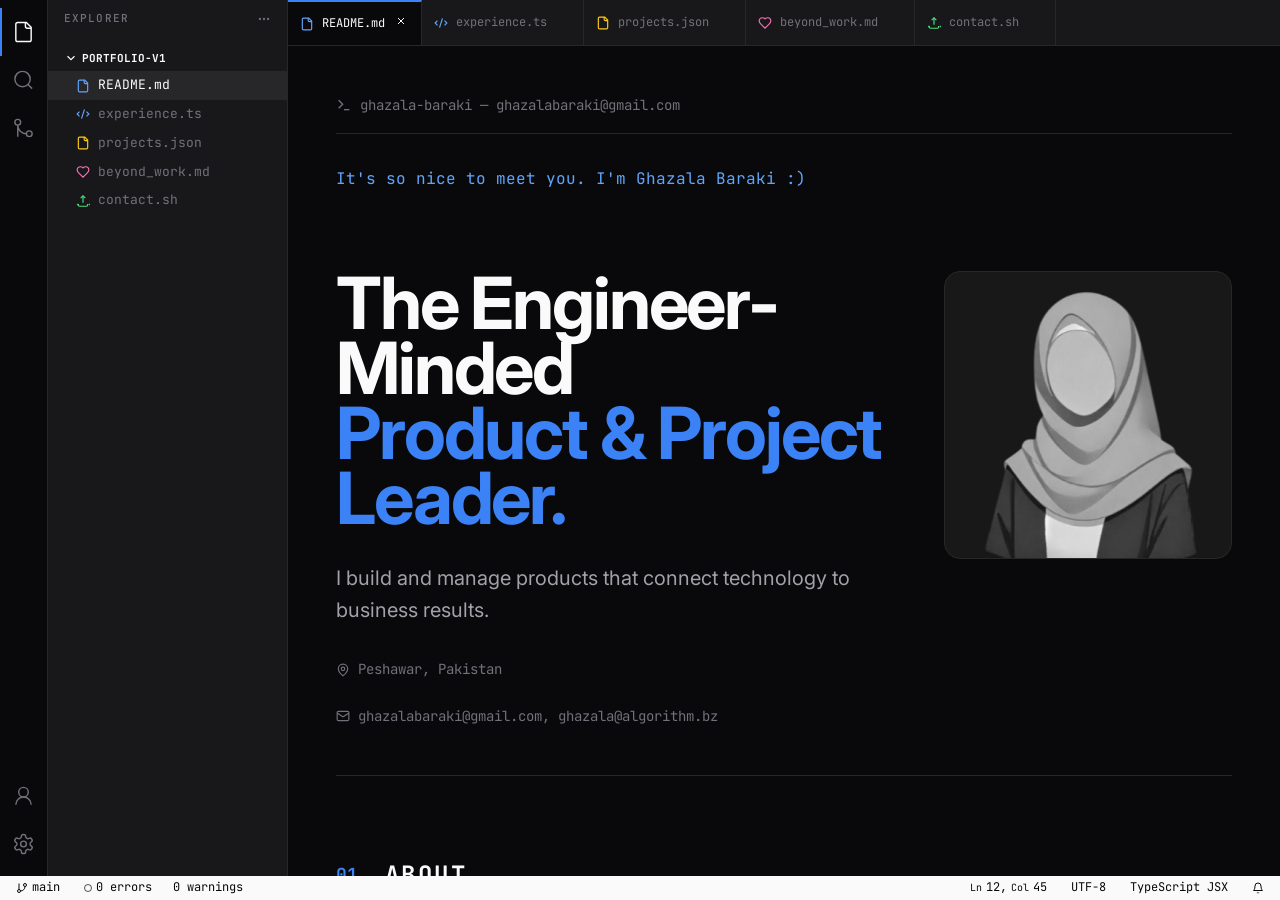
==== index.html @ 4e9a599e "Add files via upload" ====
<!DOCTYPE html>
<html lang="en">
<head>
  <meta charset="UTF-8">
  <meta name="viewport" content="width=device-width, initial-scale=1.0">
  <title>Ghazala Baraki — Product & Project Manager</title>
  <meta name="description" content="Engineer-minded Product & Project Leader building products that connect technology to business results.">
  <meta property="og:title" content="Ghazala Baraki — Product & Project Manager">
  <meta property="og:description" content="Engineer-minded Product & Project Leader building products that connect technology to business results.">
  <meta property="og:image" content="assets/opengraph.jpg">
  <link rel="icon" href="assets/favicon.png" type="image/png">
  <link rel="preconnect" href="https://fonts.googleapis.com">
  <link rel="preconnect" href="https://fonts.gstatic.com" crossorigin>
  <link href="https://fonts.googleapis.com/css2?family=Inter:wght@400;500;600;700&family=JetBrains+Mono:wght@400;500;700&display=swap" rel="stylesheet">
  <link rel="stylesheet" href="styles.css">
</head>
<body>
  <div class="ide-container">
    <div class="ide-main">
      <!-- Activity Bar -->
      <aside class="activity-bar">
        <button class="active" title="Explorer">
          <svg width="24" height="24" viewBox="0 0 24 24" fill="none" stroke="currentColor" stroke-width="1.5"><path d="M15 2H6a2 2 0 0 0-2 2v16a2 2 0 0 0 2 2h12a2 2 0 0 0 2-2V7Z"/><path d="M14 2v4a2 2 0 0 0 2 2h4"/></svg>
        </button>
        <button title="Search">
          <svg width="24" height="24" viewBox="0 0 24 24" fill="none" stroke="currentColor" stroke-width="1.5"><circle cx="11" cy="11" r="8"/><path d="m21 21-4.3-4.3"/></svg>
        </button>
        <button title="Source Control">
          <svg width="24" height="24" viewBox="0 0 24 24" fill="none" stroke="currentColor" stroke-width="1.5"><circle cx="18" cy="18" r="3"/><circle cx="6" cy="6" r="3"/><path d="M6 21V9a9 9 0 0 0 9 9"/></svg>
        </button>
        <div class="spacer"></div>
        <button title="Account">
          <svg width="24" height="24" viewBox="0 0 24 24" fill="none" stroke="currentColor" stroke-width="1.5"><circle cx="12" cy="8" r="5"/><path d="M20 21a8 8 0 1 0-16 0"/></svg>
        </button>
        <button title="Settings">
          <svg width="24" height="24" viewBox="0 0 24 24" fill="none" stroke="currentColor" stroke-width="1.5"><path d="M12.22 2h-.44a2 2 0 0 0-2 2v.18a2 2 0 0 1-1 1.73l-.43.25a2 2 0 0 1-2 0l-.15-.08a2 2 0 0 0-2.73.73l-.22.38a2 2 0 0 0 .73 2.73l.15.1a2 2 0 0 1 1 1.72v.51a2 2 0 0 1-1 1.74l-.15.09a2 2 0 0 0-.73 2.73l.22.38a2 2 0 0 0 2.73.73l.15-.08a2 2 0 0 1 2 0l.43.25a2 2 0 0 1 1 1.73V20a2 2 0 0 0 2 2h.44a2 2 0 0 0 2-2v-.18a2 2 0 0 1 1-1.73l.43-.25a2 2 0 0 1 2 0l.15.08a2 2 0 0 0 2.73-.73l.22-.39a2 2 0 0 0-.73-2.73l-.15-.08a2 2 0 0 1-1-1.74v-.5a2 2 0 0 1 1-1.74l.15-.09a2 2 0 0 0 .73-2.73l-.22-.38a2 2 0 0 0-2.73-.73l-.15.08a2 2 0 0 1-2 0l-.43-.25a2 2 0 0 1-1-1.73V4a2 2 0 0 0-2-2z"/><circle cx="12" cy="12" r="3"/></svg>
        </button>
      </aside>

      <!-- Sidebar -->
      <aside class="sidebar">
        <div class="sidebar-header">
          <span>Explorer</span>
          <svg width="14" height="14" viewBox="0 0 24 24" fill="none" stroke="currentColor" stroke-width="2"><circle cx="12" cy="12" r="1"/><circle cx="19" cy="12" r="1"/><circle cx="5" cy="12" r="1"/></svg>
        </div>
        <div class="sidebar-content">
          <div class="folder-header">
            <svg width="14" height="14" viewBox="0 0 24 24" fill="none" stroke="currentColor" stroke-width="2"><path d="m6 9 6 6 6-6"/></svg>
            PORTFOLIO-V1
          </div>
          <a href="#" class="file-item active" data-page="home">
            <svg width="14" height="14" viewBox="0 0 24 24" fill="none" stroke="#60a5fa" stroke-width="2"><path d="M15 2H6a2 2 0 0 0-2 2v16a2 2 0 0 0 2 2h12a2 2 0 0 0 2-2V7Z"/><path d="M14 2v4a2 2 0 0 0 2 2h4"/></svg>
            README.md
          </a>
          <a href="#experience" class="file-item" data-page="experience">
            <svg width="14" height="14" viewBox="0 0 24 24" fill="none" stroke="#60a5fa" stroke-width="2"><path d="m18 16 4-4-4-4"/><path d="m6 8-4 4 4 4"/><path d="m14.5 4-5 16"/></svg>
            experience.ts
          </a>
          <a href="#projects" class="file-item" data-page="projects">
            <svg width="14" height="14" viewBox="0 0 24 24" fill="none" stroke="#facc15" stroke-width="2"><path d="M15 2H6a2 2 0 0 0-2 2v16a2 2 0 0 0 2 2h12a2 2 0 0 0 2-2V7Z"/><path d="M14 2v4a2 2 0 0 0 2 2h4"/></svg>
            projects.json
          </a>
          <a href="#beyond-work" class="file-item" data-page="beyond-work">
            <svg width="14" height="14" viewBox="0 0 24 24" fill="none" stroke="#f472b6" stroke-width="2"><path d="M19 14c1.49-1.46 3-3.21 3-5.5A5.5 5.5 0 0 0 16.5 3c-1.76 0-3 .5-4.5 2-1.5-1.5-2.74-2-4.5-2A5.5 5.5 0 0 0 2 8.5c0 2.3 1.5 4.05 3 5.5l7 7Z"/></svg>
            beyond_work.md
          </a>
          <a href="#contact" class="file-item" data-page="contact">
            <svg width="14" height="14" viewBox="0 0 24 24" fill="none" stroke="#4ade80" stroke-width="2"><path d="M4 17v2a2 2 0 0 0 2 2h12a2 2 0 0 0 2-2v-2"/><path d="m4 17-2 2"/><path d="m22 17 2 2"/><path d="M12 3v12"/><path d="m8 7 4-4 4 4"/></svg>
            contact.sh
          </a>
        </div>
      </aside>

      <!-- Editor Area -->
      <main class="editor-area">
        <!-- Editor Tabs -->
        <div class="editor-tabs">
          <a href="#" class="editor-tab active" data-page="home">
            <svg width="14" height="14" viewBox="0 0 24 24" fill="none" stroke="#60a5fa" stroke-width="2"><path d="M15 2H6a2 2 0 0 0-2 2v16a2 2 0 0 0 2 2h12a2 2 0 0 0 2-2V7Z"/><path d="M14 2v4a2 2 0 0 0 2 2h4"/></svg>
            <span>README.md</span>
            <span class="tab-close"><svg width="12" height="12" viewBox="0 0 24 24" fill="none" stroke="currentColor" stroke-width="2"><path d="M18 6 6 18"/><path d="m6 6 12 12"/></svg></span>
          </a>
          <a href="#experience" class="editor-tab" data-page="experience">
            <svg width="14" height="14" viewBox="0 0 24 24" fill="none" stroke="#60a5fa" stroke-width="2"><path d="m18 16 4-4-4-4"/><path d="m6 8-4 4 4 4"/><path d="m14.5 4-5 16"/></svg>
            <span>experience.ts</span>
            <span class="tab-close"><svg width="12" height="12" viewBox="0 0 24 24" fill="none" stroke="currentColor" stroke-width="2"><path d="M18 6 6 18"/><path d="m6 6 12 12"/></svg></span>
          </a>
          <a href="#projects" class="editor-tab" data-page="projects">
            <svg width="14" height="14" viewBox="0 0 24 24" fill="none" stroke="#facc15" stroke-width="2"><path d="M15 2H6a2 2 0 0 0-2 2v16a2 2 0 0 0 2 2h12a2 2 0 0 0 2-2V7Z"/><path d="M14 2v4a2 2 0 0 0 2 2h4"/></svg>
            <span>projects.json</span>
            <span class="tab-close"><svg width="12" height="12" viewBox="0 0 24 24" fill="none" stroke="currentColor" stroke-width="2"><path d="M18 6 6 18"/><path d="m6 6 12 12"/></svg></span>
          </a>
          <a href="#beyond-work" class="editor-tab" data-page="beyond-work">
            <svg width="14" height="14" viewBox="0 0 24 24" fill="none" stroke="#f472b6" stroke-width="2"><path d="M19 14c1.49-1.46 3-3.21 3-5.5A5.5 5.5 0 0 0 16.5 3c-1.76 0-3 .5-4.5 2-1.5-1.5-2.74-2-4.5-2A5.5 5.5 0 0 0 2 8.5c0 2.3 1.5 4.05 3 5.5l7 7Z"/></svg>
            <span>beyond_work.md</span>
            <span class="tab-close"><svg width="12" height="12" viewBox="0 0 24 24" fill="none" stroke="currentColor" stroke-width="2"><path d="M18 6 6 18"/><path d="m6 6 12 12"/></svg></span>
          </a>
          <a href="#contact" class="editor-tab" data-page="contact">
            <svg width="14" height="14" viewBox="0 0 24 24" fill="none" stroke="#4ade80" stroke-width="2"><path d="M4 17v2a2 2 0 0 0 2 2h12a2 2 0 0 0 2-2v-2"/><path d="m4 17-2 2"/><path d="m22 17 2 2"/><path d="M12 3v12"/><path d="m8 7 4-4 4 4"/></svg>
            <span>contact.sh</span>
            <span class="tab-close"><svg width="12" height="12" viewBox="0 0 24 24" fill="none" stroke="currentColor" stroke-width="2"><path d="M18 6 6 18"/><path d="m6 6 12 12"/></svg></span>
          </a>
        </div>

        <!-- Editor Content -->
        <div class="editor-content">
          <!-- HOME PAGE -->
          <div id="home" class="page active">
            <div class="terminal-header">
              <svg width="16" height="16" viewBox="0 0 24 24" fill="none" stroke="currentColor" stroke-width="2"><polyline points="4 17 10 11 4 5"/><line x1="12" x2="20" y1="19" y2="19"/></svg>
              <span>ghazala-baraki — ghazalabaraki@gmail.com</span>
            </div>
            <p class="greeting">It's so nice to meet you. I'm Ghazala Baraki :)</p>

            <!-- Hero -->
            <section class="hero">
              <div>
                <h1>The Engineer-Minded<br><span>Product & Project Leader.</span></h1>
                <p class="hero-desc">I build and manage products that connect technology to business results.</p>
                <div class="hero-info">
                  <a href="#">
                    <svg width="14" height="14" viewBox="0 0 24 24" fill="none" stroke="currentColor" stroke-width="2"><path d="M20 10c0 6-8 12-8 12s-8-6-8-12a8 8 0 0 1 16 0Z"/><circle cx="12" cy="10" r="3"/></svg>
                    Peshawar, Pakistan
                  </a>
                  <a href="mailto:ghazalabaraki@gmail.com">
                    <svg width="14" height="14" viewBox="0 0 24 24" fill="none" stroke="currentColor" stroke-width="2"><rect width="20" height="16" x="2" y="4" rx="2"/><path d="m22 7-8.97 5.7a1.94 1.94 0 0 1-2.06 0L2 7"/></svg>
                    ghazalabaraki@gmail.com, ghazala@algorithm.bz
                  </a>
                </div>
              </div>
              <div class="hero-image">
                <img src="assets/favicon.png" alt="Ghazala Baraki">
              </div>
            </section>

            <!-- About -->
            <section class="section">
              <div class="section-header">
                <span class="section-number">01_</span>
                <h2 class="section-title">ABOUT</h2>
              </div>
              <div class="about-grid">
                <div class="about-content">
                  <p>I lead projects and products at <span class="highlight">Algorithm</span>, making sure businesses don't just get another app—they get solutions that actually solve real problems.</p>
                  <p>As a <span class="italic-highlight">Project & Product Manager</span> at Algorithm, I manage multiple projects and products end-to-end. I make sure teams stay aligned, deadlines are met, and solutions actually work in the real world.</p>
                  <p>Before this, I scaled HR operations and built teams from scratch, so I bring people, process, and product sense to every project I touch.</p>
                </div>
                <div class="card cta-card">
                  <div class="cta-card-header">
                    <svg width="16" height="16" viewBox="0 0 24 24" fill="none" stroke="currentColor" stroke-width="2"><path d="M7.9 20A9 9 0 1 0 4 16.1L2 22Z"/></svg>
                    Networking
                  </div>
                  <p>Let's discuss lean product development and agile transformation.</p>
                  <a href="#contact" class="cta-link" data-page="contact">
                    <span>GET IN TOUCH</span>
                    <svg width="14" height="14" viewBox="0 0 24 24" fill="none" stroke="currentColor" stroke-width="2"><path d="M5 12h14"/><path d="m12 5 7 7-7 7"/></svg>
                  </a>
                </div>
              </div>
            </section>

            <!-- Current Focus -->
            <section class="section">
              <div class="section-header">
                <span class="section-number">02_</span>
                <h2 class="section-title">CURRENT FOCUS</h2>
              </div>
              <div class="card card-large focus-card">
                <span class="year-badge">FY_2026</span>
                <p>This year, my focus is on growing as a Project and Product Manager by leading lean projects, building useful products, and continuously learning new technologies and modern ways of working. I also aim to connect with like-minded professionals, expand my network, and work in environments that support growth, collaboration, and meaningful impact.</p>
              </div>
            </section>

            <!-- Selected Experience -->
            <section class="section">
              <div class="section-header">
                <span class="section-number">03_</span>
                <h2 class="section-title">SELECTED EXPERIENCE</h2>
              </div>
              <div class="card exp-card mb-4">
                <div>
                  <h4>Project Manager @ Algorithm</h4>
                  <p>Managing three active projects while guiding product development and team alignment.</p>
                </div>
                <span class="exp-period">2025 — NOW</span>
              </div>
              <div class="card exp-card">
                <div>
                  <h4>HR Partner @ K2X TECH</h4>
                  <p>Scaled organization from 8 to 45+ members and built foundational HR processes.</p>
                </div>
                <span class="exp-period">2022 — 2024</span>
              </div>
            </section>

            <!-- Capabilities -->
            <section class="section">
              <div class="section-divider">
                <h2>CAPABILITIES_MANIFEST</h2>
                <div class="line"></div>
              </div>
              <div class="grid-3">
                <div class="card cap-card">
                  <div class="cap-header">
                    <svg width="20" height="20" viewBox="0 0 24 24" fill="none" stroke="currentColor" stroke-width="2"><path d="M21.21 15.89A10 10 0 1 1 8 2.83"/><path d="M22 12A10 10 0 0 0 12 2v10z"/></svg>
                    <h3>PRODUCT_MANAGEMENT</h3>
                  </div>
                  <ul class="cap-list">
                    <li>Agile Delivery (Scrum / Kanban)</li>
                    <li>Product Roadmapping & Prioritization</li>
                    <li>User & Market Research</li>
                    <li>Requirements & User Stories</li>
                    <li>Stakeholder Alignment</li>
                    <li>KPI & Outcome Tracking</li>
                    <li>MVP & Feature Definition</li>
                  </ul>
                </div>
                <div class="card cap-card">
                  <div class="cap-header">
                    <svg width="20" height="20" viewBox="0 0 24 24" fill="none" stroke="currentColor" stroke-width="2"><circle cx="12" cy="12" r="10"/><circle cx="12" cy="12" r="6"/><circle cx="12" cy="12" r="2"/></svg>
                    <h3>PROJECT_MANAGEMENT</h3>
                  </div>
                  <ul class="cap-list">
                    <li>Project Planning & Execution</li>
                    <li>Cross-Functional Team Leadership</li>
                    <li>Delivery & Dependency Management</li>
                    <li>Risk & Change Management</li>
                    <li>Process Optimization</li>
                    <li>Stakeholder Communication</li>
                    <li>Scaling Teams & Operations</li>
                  </ul>
                </div>
                <div class="card cap-card">
                  <div class="cap-header">
                    <svg width="20" height="20" viewBox="0 0 24 24" fill="none" stroke="currentColor" stroke-width="2"><path d="m18 16 4-4-4-4"/><path d="m6 8-4 4 4 4"/><path d="m14.5 4-5 16"/></svg>
                    <h3>TECHNICAL_STACK</h3>
                  </div>
                  <ul class="cap-list">
                    <li>React</li>
                    <li>Next.js</li>
                    <li>NestJS</li>
                    <li>JavaScript</li>
                    <li>Mantine UI</li>
                    <li>Tailwind CSS</li>
                    <li>PostgreSQL</li>
                    <li>MongoDB</li>
                  </ul>
                </div>
              </div>
            </section>

            <!-- Project Archive -->
            <section class="section">
              <div class="section-divider">
                <h2>PROJECT_ARCHIVE</h2>
                <div class="line"></div>
              </div>
              <div class="grid-3">
                <div class="card project-card">
                  <span class="project-tag">AI OPERATIONS</span>
                  <h3>Roberto AI</h3>
                  <p>Virtual SME brain for operational excellence. Led Scrum & QA standards.</p>
                  <div class="project-points">
                    <div class="project-point"><svg width="14" height="14" viewBox="0 0 24 24" fill="none" stroke="currentColor" stroke-width="2"><path d="M22 11.08V12a10 10 0 1 1-5.93-9.14"/><path d="m9 11 3 3L22 4"/></svg> Managed AI integration end-to-end</div>
                    <div class="project-point"><svg width="14" height="14" viewBox="0 0 24 24" fill="none" stroke="currentColor" stroke-width="2"><path d="M22 11.08V12a10 10 0 1 1-5.93-9.14"/><path d="m9 11 3 3L22 4"/></svg> Established Scrum/QA workflows</div>
                    <div class="project-point"><svg width="14" height="14" viewBox="0 0 24 24" fill="none" stroke="currentColor" stroke-width="2"><path d="M22 11.08V12a10 10 0 1 1-5.93-9.14"/><path d="m9 11 3 3L22 4"/></svg> Operational efficiency SME</div>
                  </div>
                  <a href="#projects" class="project-btn" data-page="projects">Explore Deeply <svg width="14" height="14" viewBox="0 0 24 24" fill="none" stroke="currentColor" stroke-width="2"><path d="M5 12h14"/><path d="m12 5 7 7-7 7"/></svg></a>
                </div>
                <div class="card project-card">
                  <span class="project-tag">INTERNAL OPS & FINANCE</span>
                  <h3>Outpost</h3>
                  <p>Enterprise-grade financial and resource management tool for Algorithm.</p>
                  <div class="project-points">
                    <div class="project-point"><svg width="14" height="14" viewBox="0 0 24 24" fill="none" stroke="currentColor" stroke-width="2"><path d="M22 11.08V12a10 10 0 1 1-5.93-9.14"/><path d="m9 11 3 3L22 4"/></svg> Product Management</div>
                  </div>
                  <a href="#projects" class="project-btn" data-page="projects">Explore Deeply <svg width="14" height="14" viewBox="0 0 24 24" fill="none" stroke="currentColor" stroke-width="2"><path d="M5 12h14"/><path d="m12 5 7 7-7 7"/></svg></a>
                </div>
                <div class="card project-card">
                  <span class="project-tag">DIGITAL HEALTH</span>
                  <h3>Metamed</h3>
                  <p>Revolutionizing healthcare logistics and operations through digital transformation.</p>
                  <div class="project-points">
                    <div class="project-point"><svg width="14" height="14" viewBox="0 0 24 24" fill="none" stroke="currentColor" stroke-width="2"><path d="M22 11.08V12a10 10 0 1 1-5.93-9.14"/><path d="m9 11 3 3L22 4"/></svg> Agile Strategy</div>
                    <div class="project-point"><svg width="14" height="14" viewBox="0 0 24 24" fill="none" stroke="currentColor" stroke-width="2"><path d="M22 11.08V12a10 10 0 1 1-5.93-9.14"/><path d="m9 11 3 3L22 4"/></svg> End-to-End Delivery</div>
                    <div class="project-point"><svg width="14" height="14" viewBox="0 0 24 24" fill="none" stroke="currentColor" stroke-width="2"><path d="M22 11.08V12a10 10 0 1 1-5.93-9.14"/><path d="m9 11 3 3L22 4"/></svg> QA Implementation</div>
                  </div>
                  <a href="#projects" class="project-btn" data-page="projects">Explore Deeply <svg width="14" height="14" viewBox="0 0 24 24" fill="none" stroke="currentColor" stroke-width="2"><path d="M5 12h14"/><path d="m12 5 7 7-7 7"/></svg></a>
                </div>
                <div class="card project-card">
                  <span class="project-tag">EDTECH // LIVE</span>
                  <h3>Maktab</h3>
                  <p>Digital transformation platform for schools, streamlining student and academic management.</p>
                  <div class="project-points">
                    <div class="project-point"><svg width="14" height="14" viewBox="0 0 24 24" fill="none" stroke="currentColor" stroke-width="2"><path d="M22 11.08V12a10 10 0 1 1-5.93-9.14"/><path d="m9 11 3 3L22 4"/></svg> School Onboarding</div>
                    <div class="project-point"><svg width="14" height="14" viewBox="0 0 24 24" fill="none" stroke="currentColor" stroke-width="2"><path d="M22 11.08V12a10 10 0 1 1-5.93-9.14"/><path d="m9 11 3 3L22 4"/></svg> Product Lifecycle Management</div>
                    <div class="project-point"><svg width="14" height="14" viewBox="0 0 24 24" fill="none" stroke="currentColor" stroke-width="2"><path d="M22 11.08V12a10 10 0 1 1-5.93-9.14"/><path d="m9 11 3 3L22 4"/></svg> QA & Sprint Leadership</div>
                  </div>
                  <a href="#projects" class="project-btn" data-page="projects">Explore Deeply <svg width="14" height="14" viewBox="0 0 24 24" fill="none" stroke="currentColor" stroke-width="2"><path d="M5 12h14"/><path d="m12 5 7 7-7 7"/></svg></a>
                </div>
              </div>
            </section>

            <!-- Testimonials -->
            <section class="section">
              <div class="section-divider">
                <h2>STAKEHOLDER_LOG</h2>
                <div class="line"></div>
              </div>
              <div class="grid-2">
                <div class="card testimonial-card">
                  <div class="testimonial-header">
                    <div class="testimonial-avatar"><img src="assets/avatar-imam.png" alt="Imam Faheem"></div>
                    <div>
                      <div class="testimonial-name">Imam Faheem</div>
                      <div class="testimonial-role">Senior Software Engineer & Architect</div>
                    </div>
                  </div>
                  <blockquote>"Clarity, composure, and sharp understanding of both product and people. Remarkable learning pace."</blockquote>
                </div>
                <div class="card testimonial-card">
                  <div class="testimonial-header">
                    <div class="testimonial-avatar"><img src="assets/avatar-umar.png" alt="Umar Jan"></div>
                    <div>
                      <div class="testimonial-name">Umar Jan</div>
                      <div class="testimonial-role">Operation & Project Manager</div>
                    </div>
                  </div>
                  <blockquote>"Consistently demonstrated attention to detail and the ability to manage people effectively."</blockquote>
                </div>
                <div class="card testimonial-card">
                  <div class="testimonial-header">
                    <div class="testimonial-avatar"><img src="assets/avatar-bilal.png" alt="Bilal Wahab"></div>
                    <div>
                      <div class="testimonial-name">Bilal Wahab</div>
                      <div class="testimonial-role">UX/UI Designer</div>
                    </div>
                  </div>
                  <blockquote>"Dedication, positive mindset, and ability to bring people together, gaining support from stakeholders."</blockquote>
                </div>
                <div class="card testimonial-card">
                  <div class="testimonial-header">
                    <div class="testimonial-avatar"><img src="assets/avatar-zeeshan.png" alt="Zeeshan Rab"></div>
                    <div>
                      <div class="testimonial-name">Zeeshan Rab</div>
                      <div class="testimonial-role">Data Services Manager</div>
                    </div>
                  </div>
                  <blockquote>"Great work ethic and does not shy away from difficult complex challenges. A value asset."</blockquote>
                </div>
              </div>
            </section>

            <!-- Creative Section -->
            <section class="section">
              <div class="section-divider">
                <h2>CREATIVE_SUBSYSTEM</h2>
                <div class="line"></div>
              </div>
              <div class="grid-3">
                <div class="card creative-card">
                  <svg width="24" height="24" viewBox="0 0 24 24" fill="none" stroke="currentColor" stroke-width="2"><path d="M14.5 4h-5L7 7H4a2 2 0 0 0-2 2v9a2 2 0 0 0 2 2h16a2 2 0 0 0 2-2V9a2 2 0 0 0-2-2h-3l-2.5-3z"/><circle cx="12" cy="13" r="3"/></svg>
                  <h4>Visual Echoes</h4>
                  <p>A Polaroid-style journey through architecture and cultural landscapes.</p>
                  <a href="#beyond-work" data-page="beyond-work">Open Gallery →</a>
                </div>
                <div class="card creative-card">
                  <svg width="24" height="24" viewBox="0 0 24 24" fill="none" stroke="currentColor" stroke-width="2"><path d="m12 19 7-7 3 3-7 7-3-3z"/><path d="m18 13-1.5-7.5L2 2l3.5 14.5L13 18l5-5z"/><path d="m2 2 7.586 7.586"/><circle cx="11" cy="11" r="2"/></svg>
                  <h4>The Writer In Me</h4>
                  <p>Handwritten manuscripts and digital transcriptions of poetry and Urdu wisdom.</p>
                  <a href="#beyond-work" data-page="beyond-work">Read Notes →</a>
                </div>
                <div class="card creative-card">
                  <svg width="24" height="24" viewBox="0 0 24 24" fill="none" stroke="currentColor" stroke-width="2"><path d="M4 19.5v-15A2.5 2.5 0 0 1 6.5 2H20v20H6.5a2.5 2.5 0 0 1 0-5H20"/></svg>
                  <h4>The Bookshelf</h4>
                  <p>Curated collection of influential literature and strategic thinking resources.</p>
                  <a href="#beyond-work" data-page="beyond-work">Browse Books →</a>
                </div>
              </div>
            </section>

            <!-- Connection CTA -->
            <!-- <section class="connection-cta">
              <div class="content">
                <div class="status-badge">
                  <span class="dot"></span>
                  Status: Connection Ready
                </div>
                <h2>Connecting products, technology, and strategy.</h2>
                <p>Currently accepting strategic opportunities in Product and Project Management. Let's discuss how my technical depth can accelerate your product roadmap.</p>
                <a href="#contact" class="btn-primary" data-page="contact">
                  Initialize Connection <svg width="18" height="18" viewBox="0 0 24 24" fill="none" stroke="currentColor" stroke-width="2"><path d="M5 12h14"/><path d="m12 5 7 7-7 7"/></svg>
                </a>
              </div>
            </section> -->
          </div>
          <!-- EXPERIENCE PAGE -->
          <div id="experience" class="page">
            <div class="page-header">
              <div>
                <h1>selected_work</h1>
                <p>History of execution and organizational growth.</p>
              </div>
              <div class="page-header-avatar"><img src="assets/profile.png" alt="Ghazala Baraki"></div>
            </div>

            <!-- Work Experience -->
            <div class="mb-20">
              <div class="work-item">
                <div class="work-item-header">
                  <div class="work-item-left">
                    <div class="work-icon"><svg width="16" height="16" viewBox="0 0 24 24" fill="none" stroke="currentColor" stroke-width="2"><rect width="20" height="14" x="2" y="7" rx="2" ry="2"/><path d="M16 21V5a2 2 0 0 0-2-2h-4a2 2 0 0 0-2 2v16"/></svg></div>
                    <div>
                      <h3>Project & Product Manager</h3>
                      <div class="work-company"><span>>_</span><span>Algorithm</span></div>
                    </div>
                  </div>
                  <div class="work-item-right">
                    <span class="work-period">Aug 2025 – Present</span>
                    <span class="work-type">Remote / Hybrid</span>
                  </div>
                </div>
                <p class="work-desc">Led multiple projects and products end-to-end, leading lean projects and building useful products.</p>
                <ul class="work-details">
                  <li><span>▹</span> Manage three active projects while guiding product development.</li>
                  <li><span>▹</span> Turn customer feedback into features that matter.</li>
                  <li><span>▹</span> Deliver products that are clean, smart, and user-friendly.</li>
                  <li><span>▹</span> Make sure teams stay aligned, deadlines are met, and solutions work in the real world.</li>
                </ul>
              </div>

              <div class="work-item">
                <div class="work-item-header">
                  <div class="work-item-left">
                    <div class="work-icon"><svg width="16" height="16" viewBox="0 0 24 24" fill="none" stroke="currentColor" stroke-width="2"><rect width="20" height="14" x="2" y="7" rx="2" ry="2"/><path d="M16 21V5a2 2 0 0 0-2-2h-4a2 2 0 0 0-2 2v16"/></svg></div>
                    <div>
                      <h3>Product Manager</h3>
                      <div class="work-company"><span>>_</span><span>Algorithm</span></div>
                    </div>
                  </div>
                  <div class="work-item-right">
                    <span class="work-period">Aug 2024 – Aug 2025</span>
                    <span class="work-type">Remote / Hybrid</span>
                  </div>
                </div>
                <p class="work-desc">Led product lifecycle and aligned development with market needs.</p>
                <ul class="work-details">
                  <li><span>▹</span> Led product lifecycle, aligning development with market needs and company goals.</li>
                  <li><span>▹</span> Collaborated across engineering, design, and marketing to enhance features and UX.</li>
                  <li><span>▹</span> Conducted market and competitive research to define value propositions.</li>
                  <li><span>▹</span> Prioritized product roadmap with a focus on customer feedback and KPIs.</li>
                </ul>
              </div>

              <div class="work-item">
                <div class="work-item-header">
                  <div class="work-item-left">
                    <div class="work-icon"><svg width="16" height="16" viewBox="0 0 24 24" fill="none" stroke="currentColor" stroke-width="2"><rect width="20" height="14" x="2" y="7" rx="2" ry="2"/><path d="M16 21V5a2 2 0 0 0-2-2h-4a2 2 0 0 0-2 2v16"/></svg></div>
                    <div>
                      <h3>Human Resources Business Partner</h3>
                      <div class="work-company"><span>>_</span><span>K2X TECH</span></div>
                    </div>
                  </div>
                  <div class="work-item-right">
                    <span class="work-period">Jun 2022 – Jan 2024</span>
                    <span class="work-type">On-site</span>
                  </div>
                </div>
                <p class="work-desc">Scaled organization and built foundational HR processes from scratch.</p>
                <ul class="work-details">
                  <li><span>▹</span> Scaled the company from 8 to 45+ members in 1.5 years.</li>
                  <li><span>▹</span> Established and managed the HR department from the ground up.</li>
                  <li><span>▹</span> Led HR meetings, town halls, and performance reviews.</li>
                  <li><span>▹</span> Utilized HR analytics for strategic decision-making and optimization.</li>
                </ul>
              </div>

              <div class="work-item">
                <div class="work-item-header">
                  <div class="work-item-left">
                    <div class="work-icon"><svg width="16" height="16" viewBox="0 0 24 24" fill="none" stroke="currentColor" stroke-width="2"><rect width="20" height="14" x="2" y="7" rx="2" ry="2"/><path d="M16 21V5a2 2 0 0 0-2-2h-4a2 2 0 0 0-2 2v16"/></svg></div>
                    <div>
                      <h3>Technical Content Writer</h3>
                      <div class="work-company"><span>>_</span><span>K2X TECH</span></div>
                    </div>
                  </div>
                  <div class="work-item-right">
                    <span class="work-period">Jun 2022 – Oct 2022</span>
                    <span class="work-type">Pakistan</span>
                  </div>
                </div>
                <p class="work-desc">Developed clear and precise documentation for all stakeholders.</p>
                <ul class="work-details">
                  <li><span>▹</span> Developed and maintained content templates and style guides.</li>
                  <li><span>▹</span> Created user manuals, API documentation, and technical specifications.</li>
                  <li><span>▹</span> Conducted user research to improve and update documentation.</li>
                  <li><span>▹</span> Collaborated with cross-functional teams to ensure documentation accuracy.</li>
                </ul>
              </div>
            </div>

            <!-- Volunteering -->
            <div class="mb-20">
              <div class="flex items-center gap-3 mb-8" style="padding-bottom:16px;border-bottom:1px solid #27272a">
                <svg width="24" height="24" viewBox="0 0 24 24" fill="none" stroke="#60a5fa" stroke-width="2"><path d="M7 11v8a1 1 0 0 1-1 1H4a1 1 0 0 1-1-1v-7a1 1 0 0 1 1-1h3a4 4 0 0 0 4 4 4 4 0 0 0 4-4h3a1 1 0 0 1 1 1v7a1 1 0 0 1-1 1h-2a1 1 0 0 1-1-1v-8"/><path d="M7.21 13.89A7 7 0 1 1 19 9"/></svg>
                <h2 style="font-size:24px;font-weight:700;font-style:italic">impact_&_advocacy</h2>
              </div>
              <div class="grid-2">
                <div class="vol-card">
                  <div class="vol-header">
                    <div><h3>Ambassador</h3><p class="vol-org">Hayya Alal Falah Organization</p></div>
                    <span class="vol-period">Jan 2023 - Present</span>
                  </div>
                  <p>Advocate for social justice and community initiatives by raising awareness and mobilizing support.</p>
                  <div class="vol-impact">IMPACT: Successfully led a team of 8 in raising PKR 650,000 for the Cholistan Water Relief Project 2022.</div>
                </div>
                <div class="vol-card">
                  <div class="vol-header">
                    <div><h3>Volunteer</h3><p class="vol-org">Alkhidmat Foundation Pakistan</p></div>
                    <span class="vol-period">May 2022 - Jun 2022</span>
                  </div>
                  <p>Disaster and Humanitarian Relief efforts in collaboration with Hayya Alal Falah.</p>
                  <div class="vol-impact">IMPACT: Collected a total of 650,000 for the Al-Khidmat Cholistan Water Relief Project 2022.</div>
                </div>
                <div class="vol-card">
                  <div class="vol-header">
                    <div><h3>Fundraiser</h3><p class="vol-org">EDHI FOUNDATION INC</p></div>
                    <span class="vol-period">Apr 2022 - May 2022</span>
                  </div>
                  <p>Volunteer-based project for Edhi foundation focused on children's welfare campaigns.</p>
                  <div class="vol-impact">IMPACT: Led team of 8, establishing over 54,000+ rupees for donations.</div>
                </div>
              </div>
            </div>

            <!-- Tech Capabilities -->
            <div class="mb-20">
              <div class="flex items-center gap-3 mb-8" style="padding-bottom:16px;border-bottom:1px solid #27272a">
                <h2 style="font-size:24px;font-weight:700;font-family:var(--font-mono);font-style:italic;text-decoration:underline;text-decoration-color:rgba(59,130,246,0.3);text-underline-offset:8px">tech_capabilities</h2>
              </div>
              <div class="grid-3">
                <div class="card cap-card" style="background:#09090b">
                  <div class="cap-header">
                    <div style="padding:8px;background:rgba(59,130,246,0.1);border-radius:8px"><svg width="18" height="18" viewBox="0 0 24 24" fill="none" stroke="#60a5fa" stroke-width="2"><path d="M21.21 15.89A10 10 0 1 1 8 2.83"/><path d="M22 12A10 10 0 0 0 12 2v10z"/></svg></div>
                    <h3>PRODUCT_MANAGEMENT</h3>
                  </div>
                  <ul class="cap-list"><li>Agile Delivery (Scrum / Kanban)</li><li>Product Roadmapping & Prioritization</li><li>User & Market Research</li><li>Requirements & User Stories</li><li>Stakeholder Alignment</li><li>KPI & Outcome Tracking</li><li>MVP & Feature Definition</li></ul>
                </div>
                <div class="card cap-card" style="background:#09090b">
                  <div class="cap-header">
                    <div style="padding:8px;background:rgba(59,130,246,0.1);border-radius:8px"><svg width="18" height="18" viewBox="0 0 24 24" fill="none" stroke="#60a5fa" stroke-width="2"><path d="m18 16 4-4-4-4"/><path d="m6 8-4 4 4 4"/><path d="m14.5 4-5 16"/></svg></div>
                    <h3>TECHNICAL_STACK</h3>
                  </div>
                  <ul class="cap-list"><li>React</li><li>Next.js</li><li>NestJS</li><li>JavaScript</li><li>Mantine UI</li><li>Tailwind CSS</li><li>PostgreSQL</li><li>MongoDB</li></ul>
                </div>
                <div class="card cap-card" style="background:#09090b">
                  <div class="cap-header">
                    <div style="padding:8px;background:rgba(59,130,246,0.1);border-radius:8px"><svg width="18" height="18" viewBox="0 0 24 24" fill="none" stroke="#60a5fa" stroke-width="2"><path d="M12.22 2h-.44a2 2 0 0 0-2 2v.18a2 2 0 0 1-1 1.73l-.43.25a2 2 0 0 1-2 0l-.15-.08a2 2 0 0 0-2.73.73l-.22.38a2 2 0 0 0 .73 2.73l.15.1a2 2 0 0 1 1 1.72v.51a2 2 0 0 1-1 1.74l-.15.09a2 2 0 0 0-.73 2.73l.22.38a2 2 0 0 0 2.73.73l.15-.08a2 2 0 0 1 2 0l.43.25a2 2 0 0 1 1 1.73V20a2 2 0 0 0 2 2h.44a2 2 0 0 0 2-2v-.18a2 2 0 0 1 1-1.73l.43-.25a2 2 0 0 1 2 0l.15.08a2 2 0 0 0 2.73-.73l.22-.39a2 2 0 0 0-.73-2.73l-.15-.08a2 2 0 0 1-1-1.74v-.5a2 2 0 0 1 1-1.74l.15-.09a2 2 0 0 0 .73-2.73l-.22-.38a2 2 0 0 0-2.73-.73l-.15.08a2 2 0 0 1-2 0l-.43-.25a2 2 0 0 1-1-1.73V4a2 2 0 0 0-2-2z"/><circle cx="12" cy="12" r="3"/></svg></div>
                    <h3>OPS_AND_LEADERSHIP</h3>
                  </div>
                  <ul class="cap-list"><li>Project Planning & Execution</li><li>Cross-Functional Team Leadership</li><li>Delivery & Dependency Management</li><li>Risk & Change Management</li><li>Process Optimization</li><li>Stakeholder Communication</li><li>Scaling Teams & Operations</li></ul>
                </div>
              </div>
            </div>

            <!-- Education & Certifications -->
            <div class="grid-2" style="gap:48px">
              <section>
                <h2 style="font-size:20px;font-weight:700;margin-bottom:32px;display:flex;align-items:center;gap:12px;padding-bottom:16px;border-bottom:1px solid #27272a">
                  <svg width="24" height="24" viewBox="0 0 24 24" fill="none" stroke="#60a5fa" stroke-width="2"><path d="M22 10v6M2 10l10-5 10 5-10 5z"/><path d="M6 12v5c3 3 9 3 12 0v-5"/></svg>
                  Education
                </h2>
                <div class="edu-item">
                  <h4>Master's degree, Project Management</h4>
                  <p class="edu-school">Institute of Management Sciences, (IM|Sciences)</p>
                  <p>Focus on communication dynamics and project success strategies. Graduated as Top Student.</p>
                  <span class="edu-period">Feb 2023 – Feb 2025</span>
                </div>
                <div class="edu-item">
                  <h4>Bachelor of Science - BS, Information Technology</h4>
                  <p class="edu-school">University of Agriculture, Peshawar</p>
                  <p>Built an open-source vehicle booking application (React/Node/MySQL). Graduated as Top Student.</p>
                  <span class="edu-period">Aug 2018 – Jun 2022</span>
                </div>
              </section>
              <section>
                <h2 style="font-size:20px;font-weight:700;margin-bottom:32px;display:flex;align-items:center;gap:12px;padding-bottom:16px;border-bottom:1px solid #27272a">
                  <svg width="24" height="24" viewBox="0 0 24 24" fill="none" stroke="#facc15" stroke-width="2"><circle cx="12" cy="8" r="6"/><path d="M15.477 12.89 17 22l-5-3-5 3 1.523-9.11"/></svg>
                  Certifications
                </h2>
                <div class="cert-item">
                  <div><h4>"Product Management: Foundations & Stakeholder Collaboration"</h4><span class="cert-meta">IBM • Mar 2025</span></div>
                  <svg width="14" height="14" viewBox="0 0 24 24" fill="none" stroke="currentColor" stroke-width="2"><path d="m9 18 6-6-6-6"/></svg>
                </div>
                <div class="cert-item">
                  <div><h4>"Product Management: An Introduction"</h4><span class="cert-meta">IBM • Jan 2025</span></div>
                  <svg width="14" height="14" viewBox="0 0 24 24" fill="none" stroke="currentColor" stroke-width="2"><path d="m9 18 6-6-6-6"/></svg>
                </div>
                <div class="cert-item">
                  <div><h4>"Google Professional Certificate in Project Management"</h4><span class="cert-meta">Coursera • 2024</span></div>
                  <svg width="14" height="14" viewBox="0 0 24 24" fill="none" stroke="currentColor" stroke-width="2"><path d="m9 18 6-6-6-6"/></svg>
                </div>
              </section>
            </div>
          </div>
          <!-- PROJECTS PAGE -->
          <div id="projects" class="page">
            <p class="greeting">It's so nice to meet you. I'm Ghazala Baraki :)</p>
            <div class="terminal-header">
              <svg width="16" height="16" viewBox="0 0 24 24" fill="none" stroke="currentColor" stroke-width="2"><polyline points="4 17 10 11 4 5"/><line x1="12" x2="20" y1="19" y2="19"/></svg>
              <span>ghazala-baraki — projects</span>
            </div>

            <!-- Project Roadmap -->
            <div class="mb-16">
              <div class="flex items-center gap-4 mb-4" style="padding-bottom:24px;border-bottom:1px solid #27272a">
                <svg width="24" height="24" viewBox="0 0 24 24" fill="none" stroke="#60a5fa" stroke-width="2"><path d="M6 3v18"/><path d="M9 6h6"/><path d="M9 12h6"/><path d="M9 18h6"/></svg>
                <h2 style="font-size:24px;font-weight:700;font-style:italic;text-transform:uppercase;letter-spacing:-0.02em">project_roadmap</h2>
                <span style="margin-left:auto;font-size:11px;font-family:var(--font-mono);color:#52525b;text-transform:uppercase;letter-spacing:0.2em">Active Deliverables</span>
              </div>

              <!-- Roberto AI -->
              <div class="jira-card">
                <div class="jira-main">
                  <div class="jira-content">
                    <div class="jira-badges">
                      <span class="jira-badge jira-badge-type">AI Operations</span>
                      <span class="jira-badge jira-badge-status active"><svg width="12" height="12" viewBox="0 0 24 24" fill="none" stroke="currentColor" stroke-width="2"><circle cx="12" cy="12" r="10"/><polyline points="12 6 12 12 16 14"/></svg> Active</span>
                    </div>
                    <h3>Roberto AI</h3>
                    <p class="jira-desc">A centralized virtual subject matter expert designed to serve as the operational 'brain'. I managed this project, ensuring rigorous project management, QA standards, and Scrum methodology.</p>
                    <div class="jira-tags"><span class="jira-tag">AI Integration</span><span class="jira-tag">Scrum</span><span class="jira-tag">QA</span><span class="jira-tag">Product Management</span></div>
                  </div>
                  <div class="jira-sidebar">
                    <div class="jira-sidebar-header"><span><svg width="14" height="14" viewBox="0 0 24 24" fill="none" stroke="currentColor" stroke-width="2"><path d="M6 3v18"/><path d="M9 6h6"/><path d="M9 12h6"/><path d="M9 18h6"/></svg> Sprint Tickets</span></div>
                    <div class="jira-ticket"><div class="jira-ticket-header"><div class="jira-ticket-left"><svg width="14" height="14" viewBox="0 0 24 24" fill="none" stroke="#f43f5e" stroke-width="3"><path d="m18 15-6-6-6 6"/></svg><span class="jira-ticket-id">RBT-045</span></div><span class="jira-ticket-priority highest">Highest</span></div><p>Train SME model on core ops documentation</p></div>
                    <div class="jira-ticket"><div class="jira-ticket-header"><div class="jira-ticket-left"><svg width="14" height="14" viewBox="0 0 24 24" fill="none" stroke="#f97316" stroke-width="2"><path d="m18 15-6-6-6 6"/></svg><span class="jira-ticket-id">RBT-046</span></div><span class="jira-ticket-priority high">High</span></div><p>Integrate brain API with Slack workspace</p></div>
                    <button class="jira-btn">Open Dashboard <svg width="12" height="12" viewBox="0 0 24 24" fill="none" stroke="currentColor" stroke-width="2"><path d="M5 12h14"/><path d="m12 5 7 7-7 7"/></svg></button>
                  </div>
                </div>
              </div>

              <!-- Outpost -->
              <div class="jira-card">
                <div class="jira-main">
                  <div class="jira-content">
                    <div class="jira-badges">
                      <span class="jira-badge jira-badge-type">Ops & Finance</span>
                      <span class="jira-badge jira-badge-status active"><svg width="12" height="12" viewBox="0 0 24 24" fill="none" stroke="currentColor" stroke-width="2"><circle cx="12" cy="12" r="10"/><polyline points="12 6 12 12 16 14"/></svg> Active</span>
                    </div>
                    <h3>Outpost</h3>
                    <p class="jira-desc">Internal tool for managing operations and finances. It helps track employees, projects, income and expenses, and financial items like bank accounts, invoices, and loans—all in one place.</p>
                    <div class="jira-tags"><span class="jira-tag">Product Management</span><span class="jira-tag">Scrum Management</span><span class="jira-tag">Internal Ops</span></div>
                  </div>
                  <div class="jira-sidebar">
                    <div class="jira-sidebar-header"><span><svg width="14" height="14" viewBox="0 0 24 24" fill="none" stroke="currentColor" stroke-width="2"><path d="M6 3v18"/><path d="M9 6h6"/><path d="M9 12h6"/><path d="M9 18h6"/></svg> Sprint Tickets</span></div>
                    <div class="jira-ticket"><div class="jira-ticket-header"><div class="jira-ticket-left"><svg width="14" height="14" viewBox="0 0 24 24" fill="none" stroke="#f43f5e" stroke-width="3"><path d="m18 15-6-6-6 6"/></svg><span class="jira-ticket-id">OUT-001</span></div><span class="jira-ticket-priority highest">Highest</span></div><p>Automate invoice generation logic</p></div>
                    <div class="jira-ticket"><div class="jira-ticket-header"><div class="jira-ticket-left"><svg width="14" height="14" viewBox="0 0 24 24" fill="none" stroke="#f97316" stroke-width="2"><path d="m18 15-6-6-6 6"/></svg><span class="jira-ticket-id">OUT-002</span></div><span class="jira-ticket-priority high">High</span></div><p>Employee resource tracking dashboard</p></div>
                    <button class="jira-btn">Open Dashboard <svg width="12" height="12" viewBox="0 0 24 24" fill="none" stroke="currentColor" stroke-width="2"><path d="M5 12h14"/><path d="m12 5 7 7-7 7"/></svg></button>
                  </div>
                </div>
              </div>

              <!-- Metamed -->
              <div class="jira-card">
                <div class="jira-main">
                  <div class="jira-content">
                    <div class="jira-badges">
                      <span class="jira-badge jira-badge-type">Digital Health</span>
                      <span class="jira-badge jira-badge-status active"><svg width="12" height="12" viewBox="0 0 24 24" fill="none" stroke="currentColor" stroke-width="2"><circle cx="12" cy="12" r="10"/><polyline points="12 6 12 12 16 14"/></svg> Active</span>
                    </div>
                    <h3>Metamed</h3>
                    <p class="jira-desc">A digital health application designed to modernize and automate healthcare operations. I managed this project end-to-end, ensuring robust project management, QA, and Scrum implementation.</p>
                    <div class="jira-tags"><span class="jira-tag">Project Management</span><span class="jira-tag">Product Strategy</span><span class="jira-tag">QA</span><span class="jira-tag">Scrum</span></div>
                  </div>
                  <div class="jira-sidebar">
                    <div class="jira-sidebar-header"><span><svg width="14" height="14" viewBox="0 0 24 24" fill="none" stroke="currentColor" stroke-width="2"><path d="M6 3v18"/><path d="M9 6h6"/><path d="M9 12h6"/><path d="M9 18h6"/></svg> Sprint Tickets</span></div>
                    <div class="jira-ticket"><div class="jira-ticket-header"><div class="jira-ticket-left"><svg width="14" height="14" viewBox="0 0 24 24" fill="none" stroke="#f43f5e" stroke-width="3"><path d="m18 15-6-6-6 6"/></svg><span class="jira-ticket-id">MTM-101</span></div><span class="jira-ticket-priority highest">Highest</span></div><p>Implement HIPAA-compliant data encryption</p></div>
                    <div class="jira-ticket"><div class="jira-ticket-header"><div class="jira-ticket-left"><svg width="14" height="14" viewBox="0 0 24 24" fill="none" stroke="#f59e0b" stroke-width="3"><line x1="5" x2="19" y1="12" y2="12"/></svg><span class="jira-ticket-id">MTM-102</span></div><span class="jira-ticket-priority medium">Medium</span></div><p>Automate patient scheduling workflow</p></div>
                    <button class="jira-btn">Open Dashboard <svg width="12" height="12" viewBox="0 0 24 24" fill="none" stroke="currentColor" stroke-width="2"><path d="M5 12h14"/><path d="m12 5 7 7-7 7"/></svg></button>
                  </div>
                </div>
              </div>

              <!-- Maktab -->
              <div class="jira-card">
                <div class="jira-main">
                  <div class="jira-content">
                    <div class="jira-badges">
                      <span class="jira-badge jira-badge-type">EdTech</span>
                      <span class="jira-badge jira-badge-status live"><svg width="12" height="12" viewBox="0 0 24 24" fill="none" stroke="currentColor" stroke-width="2"><path d="M22 11.08V12a10 10 0 1 1-5.93-9.14"/><path d="m9 11 3 3L22 4"/></svg> Live</span>
                    </div>
                    <h3>Maktab</h3>
                    <p class="jira-desc">Bring Your School Into the Digital Age. Simple, powerful, and built for schools. I managed the product and project lifecycle, implementing QA and Scrum processes.</p>
                    <div class="jira-tags"><span class="jira-tag">Product Management</span><span class="jira-tag">EdTech</span><span class="jira-tag">QA</span><span class="jira-tag">Scrum</span></div>
                  </div>
                  <div class="jira-sidebar">
                    <div class="jira-sidebar-header"><span><svg width="14" height="14" viewBox="0 0 24 24" fill="none" stroke="currentColor" stroke-width="2"><path d="M6 3v18"/><path d="M9 6h6"/><path d="M9 12h6"/><path d="M9 18h6"/></svg> Sprint Tickets</span></div>
                    <div class="jira-ticket"><div class="jira-ticket-header"><div class="jira-ticket-left"><svg width="14" height="14" viewBox="0 0 24 24" fill="none" stroke="#f97316" stroke-width="2"><path d="m18 15-6-6-6 6"/></svg><span class="jira-ticket-id">MKT-201</span></div><span class="jira-ticket-priority high">High</span></div><p>Audit financial transaction security module</p></div>
                    <div class="jira-ticket"><div class="jira-ticket-header"><div class="jira-ticket-left"><svg width="14" height="14" viewBox="0 0 24 24" fill="none" stroke="#10b981" stroke-width="2"><path d="m6 9 6 6 6-6"/></svg><span class="jira-ticket-id">MKT-202</span></div><span class="jira-ticket-priority low">Low</span></div><p>Final deployment and school onboarding</p></div>
                    <button class="jira-btn">Open Dashboard <svg width="12" height="12" viewBox="0 0 24 24" fill="none" stroke="currentColor" stroke-width="2"><path d="M5 12h14"/><path d="m12 5 7 7-7 7"/></svg></button>
                  </div>
                </div>
              </div>

              <!-- Algorithm Website -->
              <div class="jira-card">
                <div class="jira-main">
                  <div class="jira-content">
                    <div class="jira-badges">
                      <span class="jira-badge jira-badge-type">Corporate</span>
                      <span class="jira-badge jira-badge-status live"><svg width="12" height="12" viewBox="0 0 24 24" fill="none" stroke="currentColor" stroke-width="2"><path d="M22 11.08V12a10 10 0 1 1-5.93-9.14"/><path d="m9 11 3 3L22 4"/></svg> Live</span>
                    </div>
                    <h3>Algorithm Website <a href="https://algorithm.bz" target="_blank"><svg width="20" height="20" viewBox="0 0 24 24" fill="none" stroke="currentColor" stroke-width="2"><path d="M15 3h6v6"/><path d="M10 14 21 3"/><path d="M18 13v6a2 2 0 0 1-2 2H5a2 2 0 0 1-2-2V8a2 2 0 0 1 2-2h6"/></svg></a></h3>
                    <p class="jira-desc">Corporate presence for Algorithm, focused on showcasing lean product development and agile transformation services.</p>
                    <div class="jira-tags"><span class="jira-tag">Branding</span><span class="jira-tag">UI/UX</span><span class="jira-tag">Deployment</span></div>
                  </div>
                  <div class="jira-sidebar">
                    <div class="jira-sidebar-header"><span><svg width="14" height="14" viewBox="0 0 24 24" fill="none" stroke="currentColor" stroke-width="2"><path d="M6 3v18"/><path d="M9 6h6"/><path d="M9 12h6"/><path d="M9 18h6"/></svg> Sprint Tickets</span></div>
                    <div class="jira-ticket"><div class="jira-ticket-header"><div class="jira-ticket-left"><svg width="14" height="14" viewBox="0 0 24 24" fill="none" stroke="#f59e0b" stroke-width="3"><line x1="5" x2="19" y1="12" y2="12"/></svg><span class="jira-ticket-id">ALG-001</span></div><span class="jira-ticket-priority medium">Medium</span></div><p>Integrate high-performance lead gen</p></div>
                    <div class="jira-ticket"><div class="jira-ticket-header"><div class="jira-ticket-left"><svg width="14" height="14" viewBox="0 0 24 24" fill="none" stroke="#10b981" stroke-width="2"><path d="m6 9 6 6 6-6"/></svg><span class="jira-ticket-id">ALG-002</span></div><span class="jira-ticket-priority low">Low</span></div><p>Responsive design optimization</p></div>
                    <button class="jira-btn">Open Dashboard <svg width="12" height="12" viewBox="0 0 24 24" fill="none" stroke="currentColor" stroke-width="2"><path d="M5 12h14"/><path d="m12 5 7 7-7 7"/></svg></button>
                  </div>
                </div>
              </div>
            </div>

            <!-- Peer Reviews -->
            <div class="mb-16">
              <div class="flex items-center gap-4 mb-12" style="padding-bottom:24px;border-bottom:1px solid #27272a">
                <svg width="24" height="24" viewBox="0 0 24 24" fill="none" stroke="#60a5fa" stroke-width="2"><path d="M3 21c3 0 7-1 7-8V5c0-1.25-.756-2.017-2-2H4c-1.25 0-2 .75-2 1.972V11c0 1.25.75 2 2 2 1 0 1 0 1 1v1c0 1-1 2-2 2s-1 .008-1 1.031V21c0 1 0 1 1 1z"/><path d="M15 21c3 0 7-1 7-8V5c0-1.25-.757-2.017-2-2h-4c-1.25 0-2 .75-2 1.972V11c0 1.25.75 2 2 2h.75c0 2.25.25 4-2.75 4v3c0 1 0 1 1 1z"/></svg>
                <h2 style="font-size:24px;font-weight:700;font-style:italic;text-transform:uppercase;letter-spacing:-0.02em">peer_reviews</h2>
                <span style="margin-left:auto;font-size:11px;font-family:var(--font-mono);color:#52525b;text-transform:uppercase;letter-spacing:0.2em">Stakeholder Feedback</span>
              </div>
              <div class="grid-2">
                <div class="peer-card">
                  <div class="peer-header">
                    <div class="peer-avatar"><img src="assets/avatar-imam.png" alt="Imam Faheem"></div>
                    <div><div class="peer-name">Imam Faheem</div><div class="peer-role">Senior Software Engineer & Architect @ Skyware IT Solutions</div></div>
                  </div>
                  <svg class="peer-quote-icon" width="28" height="28" viewBox="0 0 24 24" fill="none" stroke="currentColor" stroke-width="2"><path d="M3 21c3 0 7-1 7-8V5c0-1.25-.756-2.017-2-2H4c-1.25 0-2 .75-2 1.972V11c0 1.25.75 2 2 2 1 0 1 0 1 1v1c0 1-1 2-2 2s-1 .008-1 1.031V21c0 1 0 1 1 1z"/><path d="M15 21c3 0 7-1 7-8V5c0-1.25-.757-2.017-2-2h-4c-1.25 0-2 .75-2 1.972V11c0 1.25.75 2 2 2h.75c0 2.25.25 4-2.75 4v3c0 1 0 1 1 1z"/></svg>
                  <blockquote>"Having worked under her management at Algorithm, I was genuinely impressed by her clarity, composure, and sharp understanding of both product and people. She has a remarkable learning pace, quickly grasping complex product ideas and turning them into actionable plans with ease."</blockquote>
                </div>
                <div class="peer-card">
                  <div class="peer-header">
                    <div class="peer-avatar"><img src="assets/avatar-umar.png" alt="Umar Jan"></div>
                    <div><div class="peer-name">Umar Jan</div><div class="peer-role">Operation & Project Manager @ K2X Tech</div></div>
                  </div>
                  <svg class="peer-quote-icon" width="28" height="28" viewBox="0 0 24 24" fill="none" stroke="currentColor" stroke-width="2"><path d="M3 21c3 0 7-1 7-8V5c0-1.25-.756-2.017-2-2H4c-1.25 0-2 .75-2 1.972V11c0 1.25.75 2 2 2 1 0 1 0 1 1v1c0 1-1 2-2 2s-1 .008-1 1.031V21c0 1 0 1 1 1z"/><path d="M15 21c3 0 7-1 7-8V5c0-1.25-.757-2.017-2-2h-4c-1.25 0-2 .75-2 1.972V11c0 1.25.75 2 2 2h.75c0 2.25.25 4-2.75 4v3c0 1 0 1 1 1z"/></svg>
                  <blockquote>"I had the pleasure of working with Ghazala Baraki, and she consistently demonstrated attention to detail and the ability to manage people effectively. Her communication is clear, effective, and collaborative, making her a great team member."</blockquote>
                </div>
                <div class="peer-card">
                  <div class="peer-header">
                    <div class="peer-avatar"><img src="assets/avatar-bilal.png" alt="Bilal Wahab"></div>
                    <div><div class="peer-name">Bilal Wahab</div><div class="peer-role">UX/UI Designer | Human-Centered Design Advocate</div></div>
                  </div>
                  <svg class="peer-quote-icon" width="28" height="28" viewBox="0 0 24 24" fill="none" stroke="currentColor" stroke-width="2"><path d="M3 21c3 0 7-1 7-8V5c0-1.25-.756-2.017-2-2H4c-1.25 0-2 .75-2 1.972V11c0 1.25.75 2 2 2 1 0 1 0 1 1v1c0 1-1 2-2 2s-1 .008-1 1.031V21c0 1 0 1 1 1z"/><path d="M15 21c3 0 7-1 7-8V5c0-1.25-.757-2.017-2-2h-4c-1.25 0-2 .75-2 1.972V11c0 1.25.75 2 2 2h.75c0 2.25.25 4-2.75 4v3c0 1 0 1 1 1z"/></svg>
                  <blockquote>"She approaches every task with dedication and a positive mindset. Ghazala is a good team player and knows how to bring people together, gaining support from stakeholders to keep projects moving forward."</blockquote>
                </div>
                <div class="peer-card">
                  <div class="peer-header">
                    <div class="peer-avatar"><img src="assets/avatar-zeeshan.png" alt="Zeeshan Rab"></div>
                    <div><div class="peer-name">Zeeshan Rab</div><div class="peer-role">Data Processing & Digital Services Manager at Medtronic</div></div>
                  </div>
                  <svg class="peer-quote-icon" width="28" height="28" viewBox="0 0 24 24" fill="none" stroke="currentColor" stroke-width="2"><path d="M3 21c3 0 7-1 7-8V5c0-1.25-.756-2.017-2-2H4c-1.25 0-2 .75-2 1.972V11c0 1.25.75 2 2 2 1 0 1 0 1 1v1c0 1-1 2-2 2s-1 .008-1 1.031V21c0 1 0 1 1 1z"/><path d="M15 21c3 0 7-1 7-8V5c0-1.25-.757-2.017-2-2h-4c-1.25 0-2 .75-2 1.972V11c0 1.25.75 2 2 2h.75c0 2.25.25 4-2.75 4v3c0 1 0 1 1 1z"/></svg>
                  <blockquote>"Ghazala Baraki is a person with a great work ethic and does not shy away from difficult complex challenges. She has the ability to bring people on board and influence stakeholders to ensure that organizational and project goals can be met."</blockquote>
                </div>
              </div>
            </div>
          </div>
          <!-- BEYOND WORK PAGE -->
          <div id="beyond-work" class="page">
            <p class="greeting">It's so nice to meet you. I'm Ghazala Baraki :)</p>
            <div class="terminal-header">
              <svg width="16" height="16" viewBox="0 0 24 24" fill="none" stroke="currentColor" stroke-width="2"><polyline points="4 17 10 11 4 5"/><line x1="12" x2="20" y1="19" y2="19"/></svg>
              <span>ghazala-baraki — beyond-work</span>
            </div>

            <!-- Diary Section -->
            <div class="grid-3 mb-20">
              <div class="diary-card">
                <div class="diary-header">
                  <div class="diary-icon"><svg width="20" height="20" viewBox="0 0 24 24" fill="none" stroke="currentColor" stroke-width="2"><rect width="20" height="15" x="2" y="7" rx="2" ry="2"/><polyline points="17 2 12 7 7 2"/></svg></div>
                  <h3>MOVIES & SERIES</h3>
                </div>
                <div class="diary-item"><div><div class="diary-item-name">Jujutsu Kaisen (JJK)</div><div class="diary-item-sub">ANIME</div></div><span class="diary-item-tag"><span class="dot"></span>ACTION</span></div>
                <div class="diary-item"><div><div class="diary-item-name">Suits</div><div class="diary-item-sub">TV SERIES</div></div><span class="diary-item-tag"><span class="dot"></span>LEGAL</span></div>
                <div class="diary-item"><div><div class="diary-item-name">Anne with an E</div><div class="diary-item-sub">TV SERIES</div></div><span class="diary-item-tag"><span class="dot"></span>HEART</span></div>
                <div class="diary-item"><div><div class="diary-item-name">Little Women</div><div class="diary-item-sub">MOVIE/BOOK</div></div><span class="diary-item-tag"><span class="dot"></span>CLASSIC</span></div>
                <div class="diary-item"><div><div class="diary-item-name">Maid</div><div class="diary-item-sub">MINISERIES</div></div><span class="diary-item-tag"><span class="dot"></span>POWER</span></div>
              </div>
              <div class="diary-card">
                <div class="diary-header">
                  <div class="diary-icon"><svg width="20" height="20" viewBox="0 0 24 24" fill="none" stroke="currentColor" stroke-width="2"><line x1="6" x2="10" y1="12" y2="12"/><line x1="8" x2="8" y1="10" y2="14"/><line x1="15" x2="15.01" y1="13" y2="13"/><line x1="18" x2="18.01" y1="11" y2="11"/><rect width="20" height="12" x="2" y="6" rx="2"/></svg></div>
                  <h3>GAMES</h3>
                </div>
                <div class="diary-item"><div><div class="diary-item-name">Call of Duty</div><div class="diary-item-sub">FPS</div></div><span class="diary-item-tag"><span class="dot"></span>FPS</span></div>
                <div class="diary-item"><div><div class="diary-item-name">Tekken 6</div><div class="diary-item-sub">FIGHTING</div></div><span class="diary-item-tag"><span class="dot"></span>BRAWL</span></div>
                <div class="diary-item"><div><div class="diary-item-name">Chess</div><div class="diary-item-sub">BOARD GAME</div></div><span class="diary-item-tag"><span class="dot"></span>IQ</span></div>
                <div class="diary-item"><div><div class="diary-item-name">Temple Run 2</div><div class="diary-item-sub">MOBILE</div></div><span class="diary-item-tag"><span class="dot"></span>RUN</span></div>
                <div class="diary-item"><div><div class="diary-item-name">Asphalt 9</div><div class="diary-item-sub">CAR RACE</div></div><span class="diary-item-tag"><span class="dot"></span>FAST</span></div>
              </div>
              <div class="diary-card">
                <div class="diary-header">
                  <div class="diary-icon"><svg width="20" height="20" viewBox="0 0 24 24" fill="none" stroke="currentColor" stroke-width="2"><path d="M6 9H4.5a2.5 2.5 0 0 1 0-5H6"/><path d="M18 9h1.5a2.5 2.5 0 0 0 0-5H18"/><path d="M4 22h16"/><path d="M10 14.66V17c0 .55-.47.98-.97 1.21C7.85 18.75 7 20.24 7 22"/><path d="M14 14.66V17c0 .55.47.98.97 1.21C16.15 18.75 17 20.24 17 22"/><path d="M18 2H6v7a6 6 0 0 0 12 0V2Z"/></svg></div>
                  <h3>SPORTS</h3>
                </div>
                <div class="diary-item"><div><div class="diary-item-name">Padel</div><div class="diary-item-sub">RACKET SPORT</div></div><span class="diary-item-tag"><span class="dot"></span>PADEL</span></div>
                <div class="diary-item"><div><div class="diary-item-name">Tennis</div><div class="diary-item-sub">RACKET SPORT</div></div><span class="diary-item-tag"><span class="dot"></span>TENNIS</span></div>
                <div class="diary-item"><div><div class="diary-item-name">Boxing</div><div class="diary-item-sub">COMBAT SPORT</div></div><span class="diary-item-tag"><span class="dot"></span>GLOVES</span></div>
                <div class="diary-item"><div><div class="diary-item-name">Volleyball</div><div class="diary-item-sub">TEAM SPORT</div></div><span class="diary-item-tag"><span class="dot"></span>SPIKE</span></div>
                <div class="diary-item"><div><div class="diary-item-name">Badminton</div><div class="diary-item-sub">RACKET SPORT</div></div><span class="diary-item-tag"><span class="dot"></span>SHUTTLE</span></div>
              </div>
            </div>

            <!-- Poetry Section -->
            <section class="mb-20">
              <div class="flex items-center gap-4 mb-12">
                <svg width="24" height="24" viewBox="0 0 24 24" fill="none" stroke="#3b82f6" stroke-width="2"><path d="m12 19 7-7 3 3-7 7-3-3z"/><path d="m18 13-1.5-7.5L2 2l3.5 14.5L13 18l5-5z"/><path d="m2 2 7.586 7.586"/><circle cx="11" cy="11" r="2"/></svg>
                <h3 style="font-size:24px;font-weight:700;font-family:var(--font-mono);text-transform:uppercase;letter-spacing:0.2em">the_writer_in_me</h3>
              </div>
              <div class="grid-3">
                <div class="poetry-card">
                  <div class="poetry-date">18 December 2021</div>
                  <div class="poetry-lines">
                    <p>This life is all about the hustle,</p>
                    <p>All we try is to fix into puzzle,</p>
                    <p class="empty"></p>
                    <p>Some became people pleasure,</p>
                    <p>Some became its double,</p>
                    <p class="empty"></p>
                    <p>Forgetting the akhirah and we think,</p>
                    <p>All they do is baffle,</p>
                    <p class="empty"></p>
                    <p>When they are asked to choose!</p>
                    <p>Every time they shuffle,</p>
                    <p class="empty"></p>
                    <p>Life is short, pray to God,</p>
                    <p>We be able to become righteous of All..</p>
                  </div>
                  <div class="poetry-footer"><span class="dot"></span><span>Digital Manuscript</span></div>
                </div>
                <div class="poetry-card">
                  <div class="poetry-date">14 January 2022</div>
                  <h4 class="poetry-title">"Nobody talking about somebody"</h4>
                  <div class="poetry-lines">
                    <p>Some people search for love here and there,</p>
                    <p>If they can't find it they say that they fear,</p>
                    <p class="empty"></p>
                    <p>Showing themselves afraid and weak,</p>
                    <p>To have someone to cover and feed,</p>
                    <p class="empty"></p>
                    <p>Displaying their fears on the board,</p>
                    <p>To grab attention and want more..</p>
                    <p class="empty"></p>
                    <p>There are some people searching for love,</p>
                    <p>Never satisfied and want more...</p>
                  </div>
                  <div class="poetry-footer"><span class="dot"></span><span>Digital Manuscript</span></div>
                </div>
                <div class="poetry-card">
                  <div class="poetry-date">30 April 2021</div>
                  <div class="poetry-lines">
                    <p>From the life u live, To the life u lead,</p>
                    <p>There are many signs, I wish u could see,</p>
                    <p>Which path u choose, which road u go,</p>
                    <p class="empty"></p>
                    <p>Be well aware, U choose future U,</p>
                    <p class="empty"></p>
                    <p>U sin, make mistakes when u were fool,</p>
                    <p>Learn....</p>
                    <p>Next time make a better move,</p>
                    <p class="empty"></p>
                    <p>All are trying to be perfectly, abnormal!</p>
                    <p>Whereas we can be imperfectly cool..</p>
                  </div>
                  <div class="poetry-footer"><span class="dot"></span><span>Digital Manuscript</span></div>
                </div>
              </div>
            </section>

            <!-- Books Section -->
            <section class="mb-20">
              <div class="flex items-center gap-4 mb-12">
                <svg width="24" height="24" viewBox="0 0 24 24" fill="none" stroke="#3b82f6" stroke-width="2"><path d="M4 19.5v-15A2.5 2.5 0 0 1 6.5 2H20v20H6.5a2.5 2.5 0 0 1 0-5H20"/></svg>
                <h3 style="font-size:24px;font-weight:700;font-family:var(--font-mono);text-transform:uppercase;letter-spacing:0.2em">BOOKS_SHELF</h3>
              </div>
              <div class="grid-3">
                <div class="book-card">
                  <svg class="quote-bg" width="64" height="64" viewBox="0 0 24 24" fill="none" stroke="currentColor" stroke-width="2"><path d="M3 21c3 0 7-1 7-8V5c0-1.25-.756-2.017-2-2H4c-1.25 0-2 .75-2 1.972V11c0 1.25.75 2 2 2 1 0 1 0 1 1v1c0 1-1 2-2 2s-1 .008-1 1.031V21c0 1 0 1 1 1z"/><path d="M15 21c3 0 7-1 7-8V5c0-1.25-.757-2.017-2-2h-4c-1.25 0-2 .75-2 1.972V11c0 1.25.75 2 2 2h.75c0 2.25.25 4-2.75 4v3c0 1 0 1 1 1z"/></svg>
                  <div class="book-id">01</div>
                  <div class="book-title">Thinking, Fast and Slow</div>
                  <div class="book-author">DANIEL KAHNEMAN</div>
                </div>
                <div class="book-card">
                  <svg class="quote-bg" width="64" height="64" viewBox="0 0 24 24" fill="none" stroke="currentColor" stroke-width="2"><path d="M3 21c3 0 7-1 7-8V5c0-1.25-.756-2.017-2-2H4c-1.25 0-2 .75-2 1.972V11c0 1.25.75 2 2 2 1 0 1 0 1 1v1c0 1-1 2-2 2s-1 .008-1 1.031V21c0 1 0 1 1 1z"/><path d="M15 21c3 0 7-1 7-8V5c0-1.25-.757-2.017-2-2h-4c-1.25 0-2 .75-2 1.972V11c0 1.25.75 2 2 2h.75c0 2.25.25 4-2.75 4v3c0 1 0 1 1 1z"/></svg>
                  <div class="book-id">02</div>
                  <div class="book-title">The Forty Rules of Love</div>
                  <div class="book-author">ELIF SHAFAK</div>
                </div>
                <div class="book-card">
                  <svg class="quote-bg" width="64" height="64" viewBox="0 0 24 24" fill="none" stroke="currentColor" stroke-width="2"><path d="M3 21c3 0 7-1 7-8V5c0-1.25-.756-2.017-2-2H4c-1.25 0-2 .75-2 1.972V11c0 1.25.75 2 2 2 1 0 1 0 1 1v1c0 1-1 2-2 2s-1 .008-1 1.031V21c0 1 0 1 1 1z"/><path d="M15 21c3 0 7-1 7-8V5c0-1.25-.757-2.017-2-2h-4c-1.25 0-2 .75-2 1.972V11c0 1.25.75 2 2 2h.75c0 2.25.25 4-2.75 4v3c0 1 0 1 1 1z"/></svg>
                  <div class="book-id">03</div>
                  <div class="book-title">A Thousand Splendid Suns</div>
                  <div class="book-author">KHALED HOSSEINI</div>
                </div>
                <div class="book-card">
                  <svg class="quote-bg" width="64" height="64" viewBox="0 0 24 24" fill="none" stroke="currentColor" stroke-width="2"><path d="M3 21c3 0 7-1 7-8V5c0-1.25-.756-2.017-2-2H4c-1.25 0-2 .75-2 1.972V11c0 1.25.75 2 2 2 1 0 1 0 1 1v1c0 1-1 2-2 2s-1 .008-1 1.031V21c0 1 0 1 1 1z"/><path d="M15 21c3 0 7-1 7-8V5c0-1.25-.757-2.017-2-2h-4c-1.25 0-2 .75-2 1.972V11c0 1.25.75 2 2 2h.75c0 2.25.25 4-2.75 4v3c0 1 0 1 1 1z"/></svg>
                  <div class="book-id">04</div>
                  <div class="book-title">Little Women</div>
                  <div class="book-author">LOUISA MAY ALCOTT</div>
                </div>
                <div class="book-card">
                  <svg class="quote-bg" width="64" height="64" viewBox="0 0 24 24" fill="none" stroke="currentColor" stroke-width="2"><path d="M3 21c3 0 7-1 7-8V5c0-1.25-.756-2.017-2-2H4c-1.25 0-2 .75-2 1.972V11c0 1.25.75 2 2 2 1 0 1 0 1 1v1c0 1-1 2-2 2s-1 .008-1 1.031V21c0 1 0 1 1 1z"/><path d="M15 21c3 0 7-1 7-8V5c0-1.25-.757-2.017-2-2h-4c-1.25 0-2 .75-2 1.972V11c0 1.25.75 2 2 2h.75c0 2.25.25 4-2.75 4v3c0 1 0 1 1 1z"/></svg>
                  <div class="book-id">05</div>
                  <div class="book-title">Atomic Habits</div>
                  <div class="book-author">JAMES CLEAR</div>
                </div>
              </div>
            </section>

            <!-- Polaroid Gallery -->
            <section class="mb-20">
              <div class="flex items-center gap-4 mb-16" style="padding-bottom:24px;border-bottom:1px solid #27272a">
                <svg width="24" height="24" viewBox="0 0 24 24" fill="none" stroke="#3b82f6" stroke-width="2"><path d="M14.5 4h-5L7 7H4a2 2 0 0 0-2 2v9a2 2 0 0 0 2 2h16a2 2 0 0 0 2-2V9a2 2 0 0 0-2-2h-3l-2.5-3z"/><circle cx="12" cy="13" r="3"/></svg>
                <h3 style="font-size:28px;font-weight:700;font-style:italic;text-transform:uppercase;letter-spacing:-0.02em">visual_echoes</h3>
                <span style="margin-left:auto;font-size:11px;font-family:var(--font-mono);color:#52525b;text-transform:uppercase;letter-spacing:0.2em">Polaroid Perspective</span>
              </div>
              <div class="polaroid-gallery">
                <div class="polaroid" style="rotate:-2deg"><div class="polaroid-image"><img src="assets/polaroid-1.jpg" alt="Architecture & Greens"></div><div class="polaroid-caption"><p>Architecture & Greens</p><div class="line"></div></div></div>
                <div class="polaroid" style="rotate:1deg"><div class="polaroid-image"><img src="assets/polaroid-2.jpg" alt="Travel Reflections"></div><div class="polaroid-caption"><p>Travel Reflections</p><div class="line"></div></div></div>
                <div class="polaroid" style="rotate:-1deg"><div class="polaroid-image"><img src="assets/polaroid-3.jpg" alt="City Echoes"></div><div class="polaroid-caption"><p>City Echoes</p><div class="line"></div></div></div>
                <div class="polaroid" style="rotate:2deg"><div class="polaroid-image"><img src="assets/polaroid-4.jpg" alt="Cultural Heritage"></div><div class="polaroid-caption"><p>Cultural Heritage</p><div class="line"></div></div></div>
                <div class="polaroid" style="rotate:-2deg"><div class="polaroid-image"><img src="assets/polaroid-5.jpg" alt="Serene Landscapes"></div><div class="polaroid-caption"><p>Serene Landscapes</p><div class="line"></div></div></div>
                <div class="polaroid" style="rotate:1deg"><div class="polaroid-image"><img src="assets/polaroid-6.jpg" alt="Power & Success"></div><div class="polaroid-caption"><p>Power & Success</p><div class="line"></div></div></div>
                <div class="polaroid" style="rotate:-1deg"><div class="polaroid-image"><img src="assets/polaroid-7.jpg" alt="Twin Portals"></div><div class="polaroid-caption"><p>Twin Portals</p><div class="line"></div></div></div>
                <div class="polaroid" style="rotate:2deg"><div class="polaroid-image"><img src="assets/polaroid-8.jpg" alt="Crimson Bricks"></div><div class="polaroid-caption"><p>Crimson Bricks</p><div class="line"></div></div></div>
                <div class="polaroid" style="rotate:-2deg"><div class="polaroid-image"><img src="assets/polaroid-9.jpg" alt="Artistic Aura"></div><div class="polaroid-caption"><p>Artistic Aura</p><div class="line"></div></div></div>
              </div>
            </section>
          </div>
          <!-- CONTACT PAGE -->
          <div id="contact" class="page">
            <div class="page-header">
              <div>
                <h1 style="font-style:italic;text-decoration:underline;text-decoration-color:rgba(59,130,246,0.2);text-underline-offset:8px;letter-spacing:-0.02em">establish_connection</h1>
                <p>Available for lean delivery & strategic leadership.</p>
              </div>
              <div class="page-header-avatar" style="width:80px;height:80px;border-radius:16px;rotate:3deg;box-shadow:0 0 0 4px #18181b"><img src="assets/profile.png" alt="Ghazala Baraki" style="filter:grayscale(100%)"></div>
            </div>

            <div class="contact-grid">
              <div>
                <!-- Contact Items -->
                <div class="contact-item">
                  <div class="contact-item-left">
                    <div class="contact-icon blue"><svg width="20" height="20" viewBox="0 0 24 24" fill="none" stroke="currentColor" stroke-width="2"><rect width="20" height="16" x="2" y="4" rx="2"/><path d="m22 7-8.97 5.7a1.94 1.94 0 0 1-2.06 0L2 7"/></svg></div>
                    <div>
                      <div class="contact-label">Work Email</div>
                      <div class="contact-value">ghazala@algorithm.bz</div>
                    </div>
                  </div>
                  <button class="contact-btn" onclick="copyToClipboard('ghazala@algorithm.bz', 'Direct Email')"><svg width="16" height="16" viewBox="0 0 24 24" fill="none" stroke="currentColor" stroke-width="2"><rect width="14" height="14" x="8" y="8" rx="2" ry="2"/><path d="M4 16c-1.1 0-2-.9-2-2V4c0-1.1.9-2 2-2h10c1.1 0 2 .9 2 2"/></svg></button>
                </div>

                <div class="contact-item">
                  <div class="contact-item-left">
                    <div class="contact-icon cyan"><svg width="20" height="20" viewBox="0 0 24 24" fill="none" stroke="currentColor" stroke-width="2"><rect width="20" height="16" x="2" y="4" rx="2"/><path d="m22 7-8.97 5.7a1.94 1.94 0 0 1-2.06 0L2 7"/></svg></div>
                    <div>
                      <div class="contact-label">Personal Email</div>
                      <div class="contact-value">ghazalabaraki@gmail.com</div>
                    </div>
                  </div>
                  <button class="contact-btn" onclick="copyToClipboard('ghazalabaraki@gmail.com', 'Personal Email')"><svg width="16" height="16" viewBox="0 0 24 24" fill="none" stroke="currentColor" stroke-width="2"><rect width="14" height="14" x="8" y="8" rx="2" ry="2"/><path d="M4 16c-1.1 0-2-.9-2-2V4c0-1.1.9-2 2-2h10c1.1 0 2 .9 2 2"/></svg></button>
                </div>

                <div class="contact-item">
                  <div class="contact-item-left">
                    <div class="contact-icon indigo"><svg width="20" height="20" viewBox="0 0 24 24" fill="none" stroke="currentColor" stroke-width="2"><path d="M16 8a6 6 0 0 1 6 6v7h-4v-7a2 2 0 0 0-2-2 2 2 0 0 0-2 2v7h-4v-7a6 6 0 0 1 6-6z"/><rect width="4" height="12" x="2" y="9"/><circle cx="4" cy="4" r="2"/></svg></div>
                    <div>
                      <div class="contact-label">LinkedIn</div>
                      <div class="contact-value">linkedin.com/in/ghazalabaraki</div>
                    </div>
                  </div>
                  <a href="https://linkedin.com/in/ghazalabaraki" target="_blank" class="contact-btn"><svg width="16" height="16" viewBox="0 0 24 24" fill="none" stroke="currentColor" stroke-width="2"><path d="M15 3h6v6"/><path d="M10 14 21 3"/><path d="M18 13v6a2 2 0 0 1-2 2H5a2 2 0 0 1-2-2V8a2 2 0 0 1 2-2h6"/></svg></a>
                </div>

                <!-- Location Card -->
                <div class="location-card">
                  <svg class="bg-icon" width="120" height="120" viewBox="0 0 24 24" fill="none" stroke="currentColor" stroke-width="2"><polyline points="4 17 10 11 4 5"/><line x1="12" x2="20" y1="19" y2="19"/></svg>
                  <h3>Operational Reach</h3>
                  <div class="location-item">
                    <svg width="16" height="16" viewBox="0 0 24 24" fill="none" stroke="currentColor" stroke-width="2"><path d="M20 10c0 6-8 12-8 12s-8-6-8-12a8 8 0 0 1 16 0Z"/><circle cx="12" cy="10" r="3"/></svg>
                    <span>Peshawar, Pakistan (GMT+5)</span>
                  </div>
                  <div class="location-item">
                    <svg width="16" height="16" viewBox="0 0 24 24" fill="none" stroke="currentColor" stroke-width="2"><polyline points="4 17 10 11 4 5"/><line x1="12" x2="20" y1="19" y2="19"/></svg>
                    <span>Remote / Hybrid / Global</span>
                  </div>
                </div>
              </div>

              <!-- Contact Form -->
              <div class="contact-form-card">
                <h3>
                  <svg width="20" height="20" viewBox="0 0 24 24" fill="none" stroke="currentColor" stroke-width="2"><path d="m22 2-7 20-4-9-9-4Z"/><path d="M22 2 11 13"/></svg>
                  Quick Connect
                </h3>
                <form id="contact-form">
                  <div class="form-group">
                    <label for="contact-name">Your Identity</label>
                    <div class="input-wrapper">
                      <input type="text" id="contact-name" placeholder="Name or Organization" required>
                      <svg class="input-icon" width="14" height="14" viewBox="0 0 24 24" fill="none" stroke="currentColor" stroke-width="2"><circle cx="12" cy="8" r="5"/><path d="M20 21a8 8 0 1 0-16 0"/></svg>
                    </div>
                  </div>
                  <div class="form-group">
                    <label for="contact-message">Brief Intent</label>
                    <textarea id="contact-message" rows="4" placeholder="Describe the project or strategic need..." required></textarea>
                  </div>
                  <button type="submit" class="form-submit">
                    INITIATE CONTACT
                    <svg width="18" height="18" viewBox="0 0 24 24" fill="none" stroke="currentColor" stroke-width="2"><path d="M5 12h14"/><path d="m12 5 7 7-7 7"/></svg>
                  </button>
                </form>
              </div>
            </div>
          </div>
        </div>
      </main>
    </div>

    <!-- Status Bar -->
    <footer class="status-bar">
      <div class="status-bar-left">
        <div class="status-item">
          <svg width="12" height="12" viewBox="0 0 24 24" fill="none" stroke="currentColor" stroke-width="2"><line x1="6" x2="6" y1="3" y2="15"/><circle cx="18" cy="6" r="3"/><circle cx="6" cy="18" r="3"/><path d="M18 9a9 9 0 0 1-9 9"/></svg>
          main
        </div>
        <div class="status-item">
          <span style="width:8px;height:8px;border-radius:50%;border:1px solid currentColor;opacity:0.7"></span>
          0 errors &nbsp; 0 warnings
        </div>
      </div>
      <div class="status-bar-right">
        <div class="status-item">
          <span style="font-size:10px">Ln</span> 12, <span style="font-size:10px">Col</span> 45
        </div>
        <div class="status-item hidden sm-block">UTF-8</div>
        <div class="status-item hidden sm-block">TypeScript JSX</div>
        <div class="status-item">
          <svg width="12" height="12" viewBox="0 0 24 24" fill="none" stroke="currentColor" stroke-width="2"><path d="M6 8a6 6 0 0 1 12 0c0 7 3 9 3 9H3s3-2 3-9"/><path d="M10.3 21a1.94 1.94 0 0 0 3.4 0"/></svg>
        </div>
      </div>
    </footer>
  </div>

  <!-- Toast Notification -->
  <div id="toast" class="toast">
    <svg width="16" height="16" viewBox="0 0 24 24" fill="none" stroke="currentColor" stroke-width="2"><path d="M22 11.08V12a10 10 0 1 1-5.93-9.14"/><path d="m9 11 3 3L22 4"/></svg>
    <span id="toast-message">Copied!</span>
  </div>

  <script src="script.js"></script>
</body>
</html>
---- styles.css ----
/* ===== CSS Variables & Reset ===== */
:root {
  --font-sans: 'Inter', -apple-system, BlinkMacSystemFont, 'Segoe UI', sans-serif;
  --font-mono: 'JetBrains Mono', 'Fira Code', monospace;
  
  --bg: #09090b;
  --bg-card: #0c0c0e;
  --bg-sidebar: #18181b;
  --fg: #fafafa;
  --fg-muted: #71717a;
  --border: #27272a;
  
  --blue-400: #60a5fa;
  --blue-500: #3b82f6;
  --blue-600: #2563eb;
  --emerald-400: #34d399;
  --emerald-500: #10b981;
  --amber-400: #fbbf24;
  --amber-500: #f59e0b;
  --rose-500: #f43f5e;
  --orange-500: #f97316;
  --yellow-400: #facc15;
  --cyan-400: #22d3ee;
  --indigo-400: #818cf8;
}

*, *::before, *::after {
  box-sizing: border-box;
  margin: 0;
  padding: 0;
}

html {
  scroll-behavior: smooth;
}

body {
  font-family: var(--font-sans);
  background: var(--bg);
  color: var(--fg);
  line-height: 1.6;
  overflow-x: hidden;
  min-height: 100vh;
}

/* Scrollbar */
::-webkit-scrollbar {
  width: 10px;
  height: 10px;
}

::-webkit-scrollbar-track {
  background: transparent;
}

::-webkit-scrollbar-thumb {
  background: #27272a;
  border-radius: 9999px;
  border: 2px solid var(--bg);
}

::-webkit-scrollbar-thumb:hover {
  background: #3f3f46;
}

/* ===== IDE Layout ===== */
.ide-container {
  display: flex;
  flex-direction: column;
  height: 100vh;
  overflow: hidden;
}

.ide-main {
  display: flex;
  flex: 1;
  overflow: hidden;
}

/* Activity Bar */
.activity-bar {
  width: 48px;
  flex-shrink: 0;
  display: flex;
  flex-direction: column;
  align-items: center;
  padding: 8px 0;
  background: #09090b;
  border-right: 1px solid var(--border);
  z-index: 10;
}

.activity-bar button {
  position: relative;
  width: 100%;
  padding: 12px;
  background: none;
  border: none;
  color: #71717a;
  cursor: pointer;
  display: flex;
  justify-content: center;
  transition: color 0.2s;
}

.activity-bar button:hover,
.activity-bar button.active {
  color: #fafafa;
}

.activity-bar button.active::before {
  content: '';
  position: absolute;
  left: 0;
  top: 0;
  bottom: 0;
  width: 2px;
  background: var(--blue-500);
}

.activity-bar .spacer {
  flex: 1;
}

/* Sidebar */
.sidebar {
  width: 240px;
  flex-shrink: 0;
  background: var(--bg-sidebar);
  border-right: 1px solid var(--border);
  display: flex;
  flex-direction: column;
  font-family: var(--font-mono);
  font-size: 13px;
}

.sidebar-header {
  display: flex;
  justify-content: space-between;
  align-items: center;
  padding: 10px 16px;
  text-transform: uppercase;
  letter-spacing: 0.1em;
  font-size: 11px;
  font-weight: 500;
  color: var(--fg-muted);
}

.sidebar-content {
  flex: 1;
  overflow-y: auto;
  padding: 8px 0;
}

.folder-header {
  display: flex;
  align-items: center;
  padding: 4px 16px;
  font-weight: 700;
  font-size: 11px;
  cursor: pointer;
}

.folder-header svg {
  margin-right: 4px;
}

.file-item {
  display: flex;
  align-items: center;
  padding: 4px 16px 4px 28px;
  color: var(--fg-muted);
  cursor: pointer;
  transition: all 0.2s;
  text-decoration: none;
}

.file-item:hover {
  background: #27272a;
  color: var(--fg);
}

.file-item.active {
  background: #27272a;
  color: var(--fg);
}

.file-item svg {
  margin-right: 8px;
  flex-shrink: 0;
}

/* Editor Area */
.editor-area {
  flex: 1;
  display: flex;
  flex-direction: column;
  overflow: hidden;
  background: var(--bg);
}

/* Editor Tabs */
.editor-tabs {
  display: flex;
  background: var(--bg-sidebar);
  border-bottom: 1px solid var(--border);
  overflow-x: auto;
}

.editor-tabs::-webkit-scrollbar {
  height: 0;
}

.editor-tab {
  display: flex;
  align-items: center;
  gap: 8px;
  padding: 10px 12px;
  min-width: 120px;
  max-width: 200px;
  border-right: 1px solid var(--border);
  cursor: pointer;
  font-size: 12px;
  font-family: var(--font-mono);
  color: var(--fg-muted);
  background: var(--bg-sidebar);
  transition: all 0.2s;
  text-decoration: none;
}

.editor-tab:hover {
  background: #202023;
}

.editor-tab.active {
  background: var(--bg);
  color: var(--fg);
  border-top: 2px solid var(--blue-500);
}

.editor-tab svg {
  flex-shrink: 0;
}

.tab-close {
  margin-left: auto;
  opacity: 0;
  transition: opacity 0.2s;
  padding: 2px;
  border-radius: 2px;
}

.editor-tab:hover .tab-close,
.editor-tab.active .tab-close {
  opacity: 1;
}

.tab-close:hover {
  background: rgba(255,255,255,0.1);
}

/* Editor Content */
.editor-content {
  flex: 1;
  overflow-y: auto;
  padding: 0;
}

/* Status Bar */
.status-bar {
  height: 24px;
  background: var(--fg);
  color: var(--bg);
  display: flex;
  align-items: center;
  justify-content: space-between;
  padding: 0 12px;
  font-size: 12px;
  font-family: var(--font-mono);
}

.status-bar-left,
.status-bar-right {
  display: flex;
  align-items: center;
  gap: 16px;
}

.status-item {
  display: flex;
  align-items: center;
  gap: 4px;
  padding: 0 4px;
  cursor: pointer;
  transition: background 0.2s;
  border-radius: 2px;
}

.status-item:hover {
  background: rgba(0,0,0,0.1);
}

/* ===== Page Content Styles ===== */
.page {
  display: none;
  padding: 16px 32px;
  max-width: 1400px;
}

.page.active {
  display: block;
}

@media (min-width: 768px) {
  .page {
    padding: 48px;
  }
}

/* Terminal Header */
.terminal-header {
  display: flex;
  align-items: center;
  gap: 8px;
  color: var(--fg-muted);
  font-family: var(--font-mono);
  font-size: 14px;
  padding-bottom: 16px;
  border-bottom: 1px solid var(--border);
  margin-bottom: 32px;
}

.greeting {
  font-family: var(--font-mono);
  color: var(--blue-400);
  margin-bottom: 32px;
}

/* Section Styles */
.section {
  margin-bottom: 80px;
}

.section-header {
  display: flex;
  align-items: center;
  gap: 16px;
  margin-bottom: 48px;
}

.section-number {
  color: var(--blue-500);
  font-family: var(--font-mono);
  font-weight: 700;
  font-size: 18px;
}

.section-title {
  font-size: 24px;
  font-weight: 700;
  font-family: var(--font-mono);
  text-transform: uppercase;
  letter-spacing: 0.1em;
}

.section-divider {
  display: flex;
  align-items: center;
  gap: 16px;
  margin-bottom: 48px;
}

.section-divider h2 {
  font-size: 11px;
  font-family: var(--font-mono);
  font-weight: 700;
  color: var(--fg-muted);
  letter-spacing: 0.3em;
  text-transform: uppercase;
  white-space: nowrap;
}

.section-divider .line {
  flex: 1;
  height: 1px;
  background: rgba(255,255,255,0.05);
}

/* Hero Section */
.hero {
  display: grid;
  grid-template-columns: 1fr;
  gap: 48px;
  padding: 48px 0;
  border-bottom: 1px solid var(--border);
  margin-bottom: 80px;
}

@media (min-width: 1024px) {
  .hero {
    grid-template-columns: 1fr auto;
  }
}

.hero-meta {
  display: flex;
  align-items: center;
  gap: 12px;
  font-family: var(--font-mono);
  color: var(--fg-muted);
  font-size: 12px;
  text-transform: uppercase;
  letter-spacing: 0.2em;
  margin-bottom: 24px;
}

.hero h1 {
  font-size: clamp(40px, 6vw, 72px);
  font-weight: 700;
  letter-spacing: -0.03em;
  line-height: 0.9;
  margin-bottom: 32px;
}

.hero h1 span {
  color: var(--blue-500);
}

.hero-desc {
  color: #a1a1aa;
  font-size: 20px;
  max-width: 800px;
  margin-bottom: 32px;
}

.hero-info {
  display: flex;
  flex-wrap: wrap;
  gap: 24px;
  font-family: var(--font-mono);
  font-size: 14px;
}

.hero-info a {
  display: flex;
  align-items: center;
  gap: 8px;
  color: var(--fg-muted);
  text-decoration: none;
  transition: color 0.2s;
}

.hero-info a:hover {
  color: var(--fg);
}

.hero-image {
  position: relative;
  flex-shrink: 0;
  margin: 0 auto;
}

.hero-image img {
  width: 256px;
  height: 256px;
  border-radius: 16px;
  border: 1px solid var(--border);
  background: #18181b;
  object-fit: cover;
  filter: grayscale(100%);
  transition: filter 0.5s;
}

.hero-image:hover img {
  filter: grayscale(0%);
}

@media (min-width: 1024px) {
  .hero-image img {
    width: 288px;
    height: 288px;
  }
}

/* Cards */
.card {
  background: rgba(24, 24, 27, 0.4);
  border: 1px solid var(--border);
  border-radius: 16px;
  padding: 32px;
  transition: border-color 0.3s;
}

.card:hover {
  border-color: rgba(59, 130, 246, 0.2);
}

.card-large {
  padding: 48px;
  border-radius: 24px;
}

/* Grid Layouts */
.grid-2 {
  display: grid;
  grid-template-columns: 1fr;
  gap: 24px;
}

@media (min-width: 768px) {
  .grid-2 {
    grid-template-columns: repeat(2, 1fr);
  }
}

.grid-3 {
  display: grid;
  grid-template-columns: 1fr;
  gap: 24px;
}

@media (min-width: 768px) {
  .grid-3 {
    grid-template-columns: repeat(2, 1fr);
  }
}

@media (min-width: 1024px) {
  .grid-3 {
    grid-template-columns: repeat(3, 1fr);
  }
}

/* About Grid */
.about-grid {
  display: grid;
  grid-template-columns: 1fr;
  gap: 48px;
}

@media (min-width: 1024px) {
  .about-grid {
    grid-template-columns: 2fr 1fr;
  }
}

.about-content {
  color: #a1a1aa;
  line-height: 1.8;
}

.about-content p {
  margin-bottom: 24px;
}

.about-content strong {
  color: var(--fg);
}

.about-content .highlight {
  color: var(--fg);
  font-weight: 700;
  text-decoration: underline;
  text-decoration-color: var(--blue-500);
}

.about-content .italic-highlight {
  color: var(--fg);
  font-style: italic;
  font-weight: 700;
  border-bottom: 1px solid var(--blue-500);
}

/* CTA Card */
.cta-card {
  height: fit-content;
}

.cta-card-header {
  display: flex;
  align-items: center;
  gap: 12px;
  color: var(--blue-400);
  text-transform: uppercase;
  font-size: 11px;
  font-family: var(--font-mono);
  font-weight: 700;
  letter-spacing: 0.2em;
  margin-bottom: 24px;
}

.cta-card p {
  color: #a1a1aa;
  font-size: 14px;
  margin-bottom: 32px;
  line-height: 1.7;
}

.cta-link {
  display: flex;
  align-items: center;
  justify-content: space-between;
  color: var(--fg);
  text-decoration: none;
  font-size: 11px;
  font-family: var(--font-mono);
  text-transform: uppercase;
  font-weight: 700;
  letter-spacing: 0.2em;
  transition: color 0.2s;
}

.cta-link:hover {
  color: var(--blue-400);
}

.cta-link svg {
  transition: transform 0.2s;
}

.cta-link:hover svg {
  transform: translateX(4px);
}

/* Focus Card */
.focus-card {
  position: relative;
  overflow: hidden;
}

.focus-card .year-badge {
  position: absolute;
  top: 0;
  right: 0;
  padding: 32px;
  font-family: var(--font-mono);
  font-size: 11px;
  color: var(--fg-muted);
  opacity: 0.1;
  transition: opacity 0.3s;
}

.focus-card:hover .year-badge {
  opacity: 0.3;
}

.focus-card p {
  color: #d4d4d8;
  font-size: 18px;
  line-height: 1.7;
}

/* Experience Cards */
.exp-card {
  display: flex;
  flex-direction: column;
  gap: 24px;
}

@media (min-width: 768px) {
  .exp-card {
    flex-direction: row;
    align-items: center;
    justify-content: space-between;
  }
}

.exp-card h4 {
  color: var(--blue-500);
  font-weight: 700;
  font-size: 20px;
  margin-bottom: 12px;
}

.exp-card p {
  color: #a1a1aa;
}

.exp-period {
  color: var(--fg-muted);
  font-family: var(--font-mono);
  font-size: 12px;
  text-transform: uppercase;
  letter-spacing: 0.2em;
  white-space: nowrap;
}

/* Capability Cards */
.cap-card {
  background: rgba(24, 24, 27, 0.2);
  border-radius: 16px;
  padding: 32px;
}

.cap-header {
  display: flex;
  align-items: center;
  gap: 16px;
  margin-bottom: 32px;
}

.cap-header svg {
  color: var(--blue-400);
}

.cap-header h3 {
  font-size: 12px;
  font-family: var(--font-mono);
  font-weight: 700;
  letter-spacing: 0.1em;
  text-transform: uppercase;
}

.cap-list {
  list-style: none;
}

.cap-list li {
  display: flex;
  align-items: center;
  gap: 12px;
  padding: 8px 0;
  font-family: var(--font-mono);
  font-size: 13px;
  color: var(--fg-muted);
}

.cap-list li::before {
  content: '▹';
  color: rgba(59, 130, 246, 0.5);
}

/* Project Cards */
.project-card {
  background: rgba(24, 24, 27, 0.2);
  border-radius: 32px;
  padding: 40px;
  display: flex;
  flex-direction: column;
}

.project-tag {
  font-size: 10px;
  font-family: var(--font-mono);
  color: var(--blue-500);
  letter-spacing: 0.2em;
  font-weight: 700;
  text-transform: uppercase;
  margin-bottom: 16px;
}

.project-card h3 {
  font-size: 28px;
  font-weight: 700;
  margin-bottom: 16px;
}

.project-card > p {
  color: var(--fg-muted);
  margin-bottom: 32px;
  line-height: 1.7;
}

.project-points {
  margin-bottom: 32px;
}

.project-point {
  display: flex;
  align-items: center;
  gap: 12px;
  padding: 8px 0;
  font-size: 14px;
  color: #a1a1aa;
}

.project-point svg {
  color: rgba(16, 185, 129, 0.5);
  flex-shrink: 0;
}

.project-btn {
  display: inline-flex;
  align-items: center;
  gap: 8px;
  padding: 12px 24px;
  border: 1px solid var(--border);
  border-radius: 9999px;
  background: none;
  color: var(--fg);
  font-size: 11px;
  font-family: var(--font-mono);
  text-transform: uppercase;
  letter-spacing: 0.2em;
  cursor: pointer;
  transition: all 0.3s;
  text-decoration: none;
  width: fit-content;
}

.project-btn:hover {
  background: var(--border);
  gap: 16px;
}

/* Testimonial Cards */
.testimonial-card {
  background: rgba(24, 24, 27, 0.3);
  border-radius: 32px;
  padding: 40px;
}

.testimonial-header {
  display: flex;
  align-items: center;
  gap: 20px;
  margin-bottom: 32px;
}

.testimonial-avatar {
  width: 56px;
  height: 56px;
  border-radius: 50%;
  overflow: hidden;
  border: 2px solid var(--border);
  background: #09090b;
}

.testimonial-avatar img {
  width: 100%;
  height: 100%;
  object-fit: cover;
}

.testimonial-name {
  font-weight: 700;
  font-size: 18px;
}

.testimonial-role {
  font-size: 10px;
  font-family: var(--font-mono);
  color: var(--fg-muted);
  text-transform: uppercase;
  letter-spacing: 0.1em;
  margin-top: 4px;
}

.testimonial-card blockquote {
  color: #a1a1aa;
  font-family: Georgia, serif;
  font-style: italic;
  line-height: 1.7;
}

/* Creative Cards */
.creative-card {
  padding: 32px;
}

.creative-card svg {
  color: var(--blue-500);
  margin-bottom: 16px;
}

.creative-card h4 {
  font-weight: 700;
  margin-bottom: 16px;
}

.creative-card p {
  font-size: 14px;
  color: var(--fg-muted);
  margin-bottom: 24px;
}

.creative-card a {
  font-size: 11px;
  font-family: var(--font-mono);
  color: var(--blue-400);
  text-transform: uppercase;
  text-decoration: none;
  margin-top: auto;
}

.creative-card a:hover {
  text-decoration: underline;
}

/* Connection CTA */
.connection-cta {
  position: relative;
  padding: 80px 40px;
  background: rgba(59, 130, 246, 0.03);
  border: 1px solid rgba(59, 130, 246, 0.1);
  border-radius: 64px;
  text-align: center;
  overflow: hidden;
}

.connection-cta::before {
  content: '';
  position: absolute;
  top: -96px;
  right: -96px;
  width: 384px;
  height: 384px;
  background: rgba(59, 130, 246, 0.1);
  filter: blur(120px);
  border-radius: 50%;
}

.connection-cta .content {
  position: relative;
  z-index: 1;
  max-width: 640px;
  margin: 0 auto;
}

.status-badge {
  display: inline-flex;
  align-items: center;
  gap: 12px;
  padding: 8px 16px;
  background: #09090b;
  border: 1px solid var(--border);
  border-radius: 9999px;
  font-size: 10px;
  font-family: var(--font-mono);
  color: #a1a1aa;
  text-transform: uppercase;
  letter-spacing: 0.2em;
  margin-bottom: 32px;
}

.status-badge .dot {
  width: 8px;
  height: 8px;
  background: var(--emerald-500);
  border-radius: 50%;
  animation: pulse 2s infinite;
}

@keyframes pulse {
  0%, 100% { opacity: 1; }
  50% { opacity: 0.5; }
}

.connection-cta h2 {
  font-size: clamp(32px, 5vw, 56px);
  font-weight: 700;
  font-style: italic;
  letter-spacing: -0.02em;
  margin-bottom: 32px;
}

.connection-cta > .content > p {
  color: var(--fg-muted);
  font-size: 18px;
  margin-bottom: 48px;
  line-height: 1.7;
}

.btn-primary {
  display: inline-flex;
  align-items: center;
  gap: 12px;
  padding: 20px 48px;
  background: var(--fg);
  color: var(--bg);
  border: none;
  border-radius: 9999px;
  font-weight: 700;
  font-size: 11px;
  text-transform: uppercase;
  letter-spacing: 0.2em;
  cursor: pointer;
  transition: all 0.3s;
  text-decoration: none;
  box-shadow: 0 25px 50px -12px rgba(0, 0, 0, 0.5);
}

.btn-primary:hover {
  background: #e4e4e7;
}

/* ===== Experience Page ===== */
.page-header {
  display: flex;
  justify-content: space-between;
  align-items: center;
  padding-bottom: 32px;
  border-bottom: 1px solid var(--border);
  margin-bottom: 48px;
}

.page-header h1 {
  font-size: 28px;
  font-weight: 700;
  margin-bottom: 8px;
}

.page-header p {
  font-family: var(--font-mono);
  font-size: 11px;
  color: var(--fg-muted);
  text-transform: uppercase;
  letter-spacing: 0.2em;
}

.page-header-avatar {
  width: 64px;
  height: 64px;
  border-radius: 50%;
  overflow: hidden;
  border: 1px solid var(--border);
}

.page-header-avatar img {
  width: 100%;
  height: 100%;
  object-fit: cover;
}

/* Work Experience Items */
.work-item {
  background: rgba(24, 24, 27, 0.4);
  border: 1px solid var(--border);
  border-radius: 12px;
  padding: 24px;
  margin-bottom: 24px;
  transition: border-color 0.3s;
}

.work-item:hover {
  border-color: #3f3f46;
}

.work-item-header {
  display: flex;
  flex-direction: column;
  gap: 16px;
  margin-bottom: 16px;
}

@media (min-width: 768px) {
  .work-item-header {
    flex-direction: row;
    align-items: center;
    justify-content: space-between;
  }
}

.work-item-left {
  display: flex;
  align-items: flex-start;
  gap: 16px;
}

.work-icon {
  flex-shrink: 0;
  width: 32px;
  height: 32px;
  border-radius: 8px;
  background: #27272a;
  border: 1px solid #3f3f46;
  display: flex;
  align-items: center;
  justify-content: center;
  color: var(--fg-muted);
  margin-top: 4px;
  transition: all 0.3s;
}

.work-item:hover .work-icon {
  color: var(--blue-400);
  border-color: rgba(59, 130, 246, 0.3);
}

.work-item h3 {
  font-size: 20px;
  font-weight: 700;
  color: #e4e4e7;
  transition: color 0.3s;
}

.work-item:hover h3 {
  color: var(--fg);
}

.work-company {
  display: flex;
  align-items: center;
  gap: 8px;
  font-family: var(--font-mono);
  font-size: 14px;
  color: var(--fg-muted);
}

.work-company span:first-child {
  color: var(--blue-500);
}

.work-item-right {
  display: flex;
  flex-direction: column;
  align-items: flex-end;
}

.work-period {
  padding: 4px 12px;
  background: #27272a;
  border-radius: 9999px;
  font-size: 10px;
  font-family: var(--font-mono);
  color: #a1a1aa;
  margin-bottom: 4px;
}

.work-type {
  font-size: 10px;
  font-family: var(--font-mono);
  color: var(--fg-muted);
  text-transform: uppercase;
  letter-spacing: 0.2em;
}

.work-desc {
  padding-left: 48px;
  border-left: 1px solid rgba(39, 39, 42, 0.5);
  margin-left: 16px;
  color: #a1a1aa;
  font-size: 14px;
  margin-bottom: 16px;
}

.work-details {
  display: grid;
  grid-template-columns: 1fr;
  gap: 8px 32px;
  padding-left: 48px;
  opacity: 0;
  max-height: 0;
  overflow: hidden;
  transition: all 0.3s;
}

@media (min-width: 768px) {
  .work-details {
    grid-template-columns: repeat(2, 1fr);
  }
}

.work-item:hover .work-details {
  opacity: 1;
  max-height: 500px;
}

.work-details li {
  display: flex;
  align-items: flex-start;
  gap: 8px;
  font-size: 11px;
  color: var(--fg-muted);
}

.work-details li span {
  color: var(--blue-500);
}

/* Volunteering Section */
.vol-card {
  background: rgba(24, 24, 27, 0.2);
  border: 1px solid var(--border);
  border-radius: 12px;
  padding: 24px;
  transition: border-color 0.3s;
}

.vol-card:hover {
  border-color: rgba(59, 130, 246, 0.2);
}

.vol-header {
  display: flex;
  justify-content: space-between;
  align-items: flex-start;
  margin-bottom: 16px;
}

.vol-card h3 {
  font-weight: 700;
  color: #e4e4e7;
  transition: color 0.3s;
}

.vol-card:hover h3 {
  color: var(--blue-400);
}

.vol-org {
  font-size: 12px;
  font-family: var(--font-mono);
  color: var(--fg-muted);
}

.vol-period {
  font-size: 10px;
  font-family: var(--font-mono);
  color: var(--fg-muted);
  text-transform: uppercase;
}

.vol-card > p {
  font-size: 12px;
  color: #a1a1aa;
  margin-bottom: 16px;
  line-height: 1.6;
}

.vol-impact {
  padding: 12px;
  background: rgba(59, 130, 246, 0.05);
  border-left: 2px solid rgba(59, 130, 246, 0.3);
  border-radius: 0 8px 8px 0;
  font-size: 10px;
  font-family: var(--font-mono);
  color: var(--blue-400);
  font-style: italic;
}

/* Education & Certifications */
.edu-item {
  position: relative;
  padding-left: 24px;
  border-left: 1px solid var(--border);
  margin-bottom: 32px;
}

.edu-item::before {
  content: '';
  position: absolute;
  left: -5px;
  top: 6px;
  width: 8px;
  height: 8px;
  background: var(--blue-500);
  border-radius: 50%;
  box-shadow: 0 0 10px rgba(59, 130, 246, 0.5);
}

.edu-item h4 {
  font-weight: 700;
  color: #e4e4e7;
}

.edu-school {
  font-size: 14px;
  font-family: var(--font-mono);
  color: var(--blue-400);
  margin-bottom: 8px;
}

.edu-item > p {
  font-size: 12px;
  color: var(--fg-muted);
  line-height: 1.6;
}

.edu-period {
  font-size: 10px;
  font-family: var(--font-mono);
  color: var(--fg-muted);
  margin-top: 8px;
}

.cert-item {
  display: flex;
  align-items: center;
  justify-content: space-between;
  padding: 16px;
  background: rgba(24, 24, 27, 0.4);
  border: 1px solid var(--border);
  border-radius: 8px;
  margin-bottom: 16px;
  transition: border-color 0.3s;
}

.cert-item:hover {
  border-color: #3f3f46;
}

.cert-item h4 {
  font-size: 14px;
  font-weight: 700;
  color: #d4d4d8;
  transition: color 0.3s;
}

.cert-item:hover h4 {
  color: var(--fg);
}

.cert-meta {
  font-size: 10px;
  font-family: var(--font-mono);
  color: var(--fg-muted);
}

.cert-item svg {
  color: #3f3f46;
  transition: color 0.3s;
}

.cert-item:hover svg {
  color: #a1a1aa;
}

/* ===== Projects Page ===== */
.jira-card {
  background: #0c0c0e;
  border: 1px solid var(--border);
  border-radius: 16px;
  overflow: hidden;
  margin-bottom: 48px;
  transition: border-color 0.3s;
}

.jira-card:hover {
  border-color: rgba(59, 130, 246, 0.3);
}

.jira-main {
  display: flex;
  flex-direction: column;
}

@media (min-width: 1024px) {
  .jira-main {
    flex-direction: row;
  }
}

.jira-content {
  flex: 1;
  padding: 40px;
  border-bottom: 1px solid rgba(39, 39, 42, 0.5);
}

@media (min-width: 1024px) {
  .jira-content {
    border-bottom: none;
    border-right: 1px solid rgba(39, 39, 42, 0.5);
  }
}

.jira-badges {
  display: flex;
  align-items: center;
  gap: 16px;
  margin-bottom: 32px;
}

.jira-badge {
  display: inline-flex;
  align-items: center;
  gap: 8px;
  padding: 6px 12px;
  border-radius: 4px;
  font-size: 11px;
  font-family: var(--font-mono);
  text-transform: uppercase;
  letter-spacing: 0.1em;
  font-weight: 700;
}

.jira-badge-type {
  background: rgba(59, 130, 246, 0.1);
  color: var(--blue-400);
  border: 1px solid rgba(59, 130, 246, 0.2);
}

.jira-badge-status {
  border: 1px solid;
}

.jira-badge-status.active {
  background: rgba(245, 158, 11, 0.1);
  color: var(--amber-400);
  border-color: rgba(245, 158, 11, 0.2);
}

.jira-badge-status.live {
  background: rgba(16, 185, 129, 0.1);
  color: var(--emerald-400);
  border-color: rgba(16, 185, 129, 0.2);
}

.jira-card h3 {
  font-size: 28px;
  font-weight: 700;
  margin-bottom: 24px;
  display: flex;
  align-items: center;
  gap: 12px;
  transition: color 0.3s;
}

.jira-card:hover h3 {
  color: var(--blue-400);
}

.jira-card h3 a {
  color: var(--fg-muted);
  transition: color 0.3s;
}

.jira-card h3 a:hover {
  color: var(--fg);
}

.jira-desc {
  color: #a1a1aa;
  margin-bottom: 32px;
  line-height: 1.7;
  max-width: 800px;
}

.jira-tags {
  display: flex;
  flex-wrap: wrap;
  gap: 12px;
}

.jira-tag {
  padding: 4px 12px;
  background: #18181b;
  border: 1px solid var(--border);
  border-radius: 9999px;
  font-size: 12px;
  font-family: var(--font-mono);
  color: var(--fg-muted);
  transition: color 0.3s;
}

.jira-card:hover .jira-tag {
  color: #a1a1aa;
}

.jira-sidebar {
  background: rgba(9, 9, 11, 0.5);
  padding: 32px;
}

@media (min-width: 1024px) {
  .jira-sidebar {
    width: 384px;
  }
}

.jira-sidebar-header {
  display: flex;
  align-items: center;
  justify-content: space-between;
  padding-bottom: 12px;
  border-bottom: 1px solid var(--border);
  margin-bottom: 24px;
}

.jira-sidebar-header span {
  display: flex;
  align-items: center;
  gap: 12px;
  font-size: 11px;
  font-family: var(--font-mono);
  color: var(--fg-muted);
  text-transform: uppercase;
  font-weight: 700;
  letter-spacing: 0.2em;
}

.jira-ticket {
  background: rgba(24, 24, 27, 0.5);
  border: 1px solid var(--border);
  border-radius: 12px;
  padding: 16px;
  margin-bottom: 16px;
  transition: border-color 0.3s;
}

.jira-ticket:hover {
  border-color: #3f3f46;
}

.jira-ticket-header {
  display: flex;
  align-items: center;
  justify-content: space-between;
  margin-bottom: 8px;
}

.jira-ticket-left {
  display: flex;
  align-items: center;
  gap: 12px;
}

.jira-ticket-id {
  font-size: 12px;
  font-family: var(--font-mono);
  color: var(--blue-500);
  font-weight: 700;
}

.jira-ticket-priority {
  font-size: 10px;
  font-family: var(--font-mono);
  text-transform: uppercase;
  font-weight: 700;
}

.jira-ticket-priority.highest { color: var(--rose-500); }
.jira-ticket-priority.high { color: var(--orange-500); }
.jira-ticket-priority.medium { color: var(--amber-500); }
.jira-ticket-priority.low { color: var(--emerald-500); }

.jira-ticket p {
  font-size: 14px;
  color: #a1a1aa;
  transition: color 0.3s;
}

.jira-ticket:hover p {
  color: #d4d4d8;
}

.jira-btn {
  width: 100%;
  display: flex;
  align-items: center;
  justify-content: center;
  gap: 12px;
  padding: 12px;
  background: #18181b;
  border: 1px solid var(--border);
  border-radius: 12px;
  color: var(--fg-muted);
  font-size: 11px;
  font-family: var(--font-mono);
  text-transform: uppercase;
  letter-spacing: 0.2em;
  font-weight: 700;
  cursor: pointer;
  transition: all 0.3s;
  margin-top: 24px;
}

.jira-btn:hover {
  background: #27272a;
}

/* Peer Reviews */
.peer-card {
  background: rgba(24, 24, 27, 0.3);
  border: 1px solid var(--border);
  border-radius: 32px;
  padding: 40px;
  transition: border-color 0.3s;
}

.peer-card:hover {
  border-color: rgba(59, 130, 246, 0.2);
}

.peer-header {
  display: flex;
  align-items: center;
  gap: 20px;
  margin-bottom: 32px;
}

.peer-avatar {
  width: 56px;
  height: 56px;
  border-radius: 50%;
  overflow: hidden;
  border: 2px solid var(--border);
  background: #09090b;
}

.peer-avatar img {
  width: 100%;
  height: 100%;
  object-fit: cover;
}

.peer-name {
  font-weight: 700;
  font-size: 18px;
}

.peer-role {
  font-size: 11px;
  font-family: var(--font-mono);
  color: var(--fg-muted);
  text-transform: uppercase;
  letter-spacing: 0.1em;
  margin-top: 4px;
}

.peer-quote-icon {
  color: rgba(59, 130, 246, 0.3);
  margin-bottom: 24px;
  transition: color 0.3s;
}

.peer-card:hover .peer-quote-icon {
  color: var(--blue-400);
}

.peer-card blockquote {
  color: #d4d4d8;
  font-family: Georgia, serif;
  font-style: italic;
  line-height: 1.7;
}

/* ===== Beyond Work Page ===== */
.diary-card {
  background: rgba(24, 24, 27, 0.2);
  border: 1px solid var(--border);
  border-radius: 32px;
  padding: 32px;
}

.diary-header {
  display: flex;
  align-items: center;
  gap: 16px;
  margin-bottom: 32px;
}

.diary-icon {
  padding: 10px;
  background: rgba(59, 130, 246, 0.1);
  border: 1px solid rgba(59, 130, 246, 0.2);
  border-radius: 12px;
  color: var(--blue-400);
}

.diary-header h3 {
  font-size: 13px;
  font-family: var(--font-mono);
  font-weight: 700;
  letter-spacing: 0.1em;
  text-transform: uppercase;
}

.diary-item {
  background: rgba(9, 9, 11, 0.4);
  border: 1px solid rgba(39, 39, 42, 0.5);
  border-radius: 12px;
  padding: 16px;
  display: flex;
  align-items: center;
  justify-content: space-between;
  margin-bottom: 16px;
  transition: border-color 0.3s;
}

.diary-item:hover {
  border-color: rgba(59, 130, 246, 0.2);
}

.diary-item-name {
  font-size: 14px;
  font-weight: 700;
  color: #e4e4e7;
}

.diary-item-sub {
  font-size: 10px;
  font-family: var(--font-mono);
  color: var(--fg-muted);
  text-transform: uppercase;
  margin-top: 2px;
  letter-spacing: -0.02em;
}

.diary-item-tag {
  display: flex;
  align-items: center;
  gap: 6px;
  padding: 4px 12px;
  background: #18181b;
  border: 1px solid var(--border);
  border-radius: 9999px;
  font-size: 9px;
  font-family: var(--font-mono);
  color: var(--fg-muted);
  text-transform: uppercase;
  letter-spacing: -0.02em;
}

.diary-item-tag .dot {
  width: 4px;
  height: 4px;
  background: #fb7185;
  border-radius: 50%;
}

/* Poetry Section */
.poetry-card {
  background: rgba(24, 24, 27, 0.4);
  border: 1px solid var(--border);
  border-radius: 24px;
  padding: 32px;
  min-height: 500px;
  display: flex;
  flex-direction: column;
  transition: border-color 0.3s;
}

.poetry-card:hover {
  border-color: rgba(59, 130, 246, 0.3);
}

.poetry-date {
  font-family: var(--font-mono);
  font-size: 11px;
  color: var(--fg-muted);
  text-transform: uppercase;
  letter-spacing: 0.2em;
  margin-bottom: 32px;
}

.poetry-title {
  color: var(--blue-400);
  font-family: Georgia, serif;
  font-style: italic;
  font-size: 20px;
  margin-bottom: 24px;
}

.poetry-lines {
  flex: 1;
}

.poetry-lines p {
  color: #d4d4d8;
  font-family: Georgia, serif;
  line-height: 1.8;
}

.poetry-lines p.empty {
  height: 16px;
}

.poetry-footer {
  margin-top: 32px;
  padding-top: 24px;
  border-top: 1px solid rgba(39, 39, 42, 0.5);
  display: flex;
  align-items: center;
  gap: 12px;
}

.poetry-footer .dot {
  width: 6px;
  height: 6px;
  background: var(--blue-500);
  border-radius: 50%;
}

.poetry-footer span {
  font-size: 10px;
  font-family: var(--font-mono);
  color: var(--fg-muted);
  text-transform: uppercase;
  letter-spacing: 0.2em;
}

/* Books Section */
.book-card {
  background: rgba(24, 24, 27, 0.2);
  border: 1px solid var(--border);
  border-radius: 24px;
  padding: 32px;
  position: relative;
  overflow: hidden;
  transition: border-color 0.3s;
}

.book-card:hover {
  border-color: rgba(59, 130, 246, 0.2);
}

.book-card .quote-bg {
  position: absolute;
  top: 0;
  right: 0;
  padding: 24px;
  opacity: 0.05;
  transition: opacity 0.3s;
}

.book-card:hover .quote-bg {
  opacity: 0.1;
}

.book-id {
  color: var(--blue-500);
  font-size: 11px;
  font-family: var(--font-mono);
  font-weight: 700;
  margin-bottom: 16px;
}

.book-title {
  font-size: 18px;
  font-weight: 700;
  color: #e4e4e7;
  margin-bottom: 4px;
}

.book-author {
  font-size: 10px;
  font-family: var(--font-mono);
  color: var(--fg-muted);
  text-transform: uppercase;
  letter-spacing: 0.2em;
}

/* Polaroid Gallery */
.polaroid-gallery {
  display: flex;
  flex-wrap: wrap;
  justify-content: center;
  gap: 48px;
}

@media (min-width: 768px) {
  .polaroid-gallery {
    gap: 80px;
  }
}

.polaroid {
  background: #fafafa;
  padding: 16px 16px 64px;
  box-shadow: 0 25px 50px -12px rgba(0, 0, 0, 0.5);
  border: 1px solid #e4e4e7;
  width: 288px;
  transition: transform 0.5s, rotate 0.5s;
}

.polaroid:hover {
  transform: translateY(-20px) rotate(0deg) scale(1.05);
  z-index: 50;
}

.polaroid-image {
  width: 100%;
  height: 288px;
  overflow: hidden;
  background: #18181b;
  position: relative;
}

.polaroid-image img {
  width: 100%;
  height: 100%;
  object-fit: cover;
  filter: grayscale(100%);
  transition: filter 0.7s;
}

.polaroid:hover .polaroid-image img {
  filter: grayscale(0%);
}

.polaroid-image::after {
  content: '';
  position: absolute;
  inset: 0;
  box-shadow: inset 0 0 20px rgba(0, 0, 0, 0.3);
  pointer-events: none;
}

.polaroid-caption {
  margin-top: 32px;
  text-align: center;
}

.polaroid-caption p {
  color: #52525b;
  font-family: var(--font-mono);
  font-size: 11px;
  text-transform: uppercase;
  letter-spacing: 0.15em;
  font-style: italic;
  font-weight: 700;
}

.polaroid-caption .line {
  width: 40px;
  height: 1px;
  background: #e4e4e7;
  margin: 12px auto 0;
}

/* ===== Contact Page ===== */
.contact-grid {
  display: grid;
  grid-template-columns: 1fr;
  gap: 48px;
}

@media (min-width: 1024px) {
  .contact-grid {
    grid-template-columns: 1fr 1fr;
  }
}

.contact-item {
  display: flex;
  align-items: center;
  justify-content: space-between;
  background: rgba(24, 24, 27, 0.4);
  border: 1px solid var(--border);
  border-radius: 16px;
  padding: 24px;
  margin-bottom: 24px;
  transition: border-color 0.3s;
}

.contact-item:hover {
  border-color: rgba(59, 130, 246, 0.3);
}

.contact-item-left {
  display: flex;
  align-items: center;
  gap: 16px;
}

.contact-icon {
  padding: 12px;
  border-radius: 12px;
  transition: transform 0.3s;
}

.contact-item:hover .contact-icon {
  transform: scale(1.1);
}

.contact-icon.blue {
  background: rgba(59, 130, 246, 0.1);
  color: var(--blue-400);
}

.contact-icon.cyan {
  background: rgba(34, 211, 238, 0.1);
  color: var(--cyan-400);
}

.contact-icon.indigo {
  background: rgba(129, 140, 248, 0.1);
  color: var(--indigo-400);
}

.contact-label {
  font-size: 10px;
  font-family: var(--font-mono);
  color: var(--fg-muted);
  text-transform: uppercase;
  letter-spacing: 0.2em;
  margin-bottom: 4px;
}

.contact-value {
  font-size: 14px;
  font-weight: 700;
  color: #d4d4d8;
  transition: color 0.3s;
}

.contact-item:hover .contact-value {
  color: var(--fg);
}

.contact-btn {
  padding: 8px;
  background: none;
  border: none;
  color: var(--fg-muted);
  cursor: pointer;
  transition: color 0.3s;
}

.contact-btn:hover {
  color: var(--blue-400);
}

/* Location Card */
.location-card {
  background: linear-gradient(to bottom right, rgba(59, 130, 246, 0.05), transparent);
  border: 1px solid rgba(59, 130, 246, 0.1);
  border-radius: 24px;
  padding: 32px;
  position: relative;
  overflow: hidden;
}

.location-card .bg-icon {
  position: absolute;
  top: 0;
  right: 0;
  padding: 16px;
  opacity: 0.1;
  transition: opacity 0.3s;
}

.location-card:hover .bg-icon {
  opacity: 0.2;
}

.location-card h3 {
  font-size: 18px;
  font-weight: 700;
  margin-bottom: 16px;
  position: relative;
}

.location-item {
  display: flex;
  align-items: center;
  gap: 12px;
  color: #a1a1aa;
  font-size: 14px;
  font-family: var(--font-mono);
  margin-bottom: 16px;
  position: relative;
}

.location-item svg {
  color: var(--blue-500);
}

/* Contact Form */
.contact-form-card {
  background: rgba(9, 9, 11, 0.5);
  border: 1px solid var(--border);
  border-radius: 24px;
  padding: 32px;
  position: relative;
  overflow: hidden;
}

.contact-form-card::before {
  content: '';
  position: absolute;
  top: 0;
  left: 0;
  right: 0;
  height: 4px;
  background: linear-gradient(to right, var(--blue-500), var(--cyan-400));
}

.contact-form-card h3 {
  font-size: 20px;
  font-weight: 700;
  font-style: italic;
  display: flex;
  align-items: center;
  gap: 12px;
  margin-bottom: 24px;
}

.contact-form-card h3 svg {
  color: var(--blue-400);
}

.form-group {
  margin-bottom: 24px;
}

.form-group label {
  display: block;
  font-size: 10px;
  font-family: var(--font-mono);
  color: var(--fg-muted);
  text-transform: uppercase;
  letter-spacing: 0.2em;
  margin-bottom: 6px;
  margin-left: 4px;
}

.form-group input,
.form-group textarea {
  width: 100%;
  background: #18181b;
  border: 1px solid var(--border);
  border-radius: 12px;
  padding: 12px 16px;
  font-size: 14px;
  font-family: var(--font-mono);
  color: var(--fg);
  transition: border-color 0.3s;
  resize: none;
}

.form-group input:focus,
.form-group textarea:focus {
  outline: none;
  border-color: rgba(59, 130, 246, 0.5);
}

.form-group input::placeholder,
.form-group textarea::placeholder {
  color: var(--fg-muted);
}

.form-group .input-wrapper {
  position: relative;
}

.form-group .input-icon {
  position: absolute;
  right: 16px;
  top: 50%;
  transform: translateY(-50%);
  color: var(--fg-muted);
}

.form-submit {
  width: 100%;
  display: flex;
  align-items: center;
  justify-content: center;
  gap: 12px;
  padding: 16px;
  background: var(--blue-500);
  border: none;
  border-radius: 12px;
  color: var(--fg);
  font-weight: 700;
  font-size: 13px;
  letter-spacing: 0.1em;
  cursor: pointer;
  transition: all 0.3s;
  box-shadow: 0 10px 25px -5px rgba(59, 130, 246, 0.2);
}

.form-submit:hover {
  background: var(--blue-600);
}

.form-submit:active {
  transform: scale(0.98);
}

/* Toast */
.toast {
  position: fixed;
  bottom: 32px;
  right: 32px;
  background: var(--bg-sidebar);
  border: 1px solid var(--border);
  border-radius: 12px;
  padding: 16px 24px;
  display: flex;
  align-items: center;
  gap: 12px;
  font-size: 14px;
  box-shadow: 0 25px 50px -12px rgba(0, 0, 0, 0.5);
  transform: translateY(100px);
  opacity: 0;
  transition: all 0.3s;
  z-index: 1000;
}

.toast.show {
  transform: translateY(0);
  opacity: 1;
}

.toast svg {
  color: var(--emerald-500);
}

/* ===== Mobile Responsive ===== */
@media (max-width: 768px) {
  .sidebar {
    display: none;
  }
  
  .activity-bar {
    display: none;
  }
  
  .editor-tabs {
    overflow-x: auto;
  }
  
  .editor-tab {
    min-width: auto;
    padding: 10px 16px;
  }
  
  .editor-tab span {
    display: none;
  }
  
  .tab-close {
    display: none;
  }
  
  .status-bar {
    font-size: 10px;
  }
  
  .hero h1 {
    font-size: 36px;
  }
  
  .connection-cta {
    padding: 48px 24px;
    border-radius: 32px;
  }
}

/* ===== Utilities ===== */
.text-blue { color: var(--blue-400); }
.text-emerald { color: var(--emerald-400); }
.text-amber { color: var(--amber-400); }
.text-rose { color: var(--rose-500); }
.text-muted { color: var(--fg-muted); }

.mb-0 { margin-bottom: 0; }
.mb-4 { margin-bottom: 16px; }
.mb-8 { margin-bottom: 32px; }
.mb-12 { margin-bottom: 48px; }
.mb-16 { margin-bottom: 64px; }
.mb-20 { margin-bottom: 80px; }

.mt-auto { margin-top: auto; }

.flex { display: flex; }
.items-center { align-items: center; }
.gap-2 { gap: 8px; }
.gap-3 { gap: 12px; }
.gap-4 { gap: 16px; }

.hidden { display: none; }

@media (min-width: 640px) {
  .sm-block { display: block; }
}
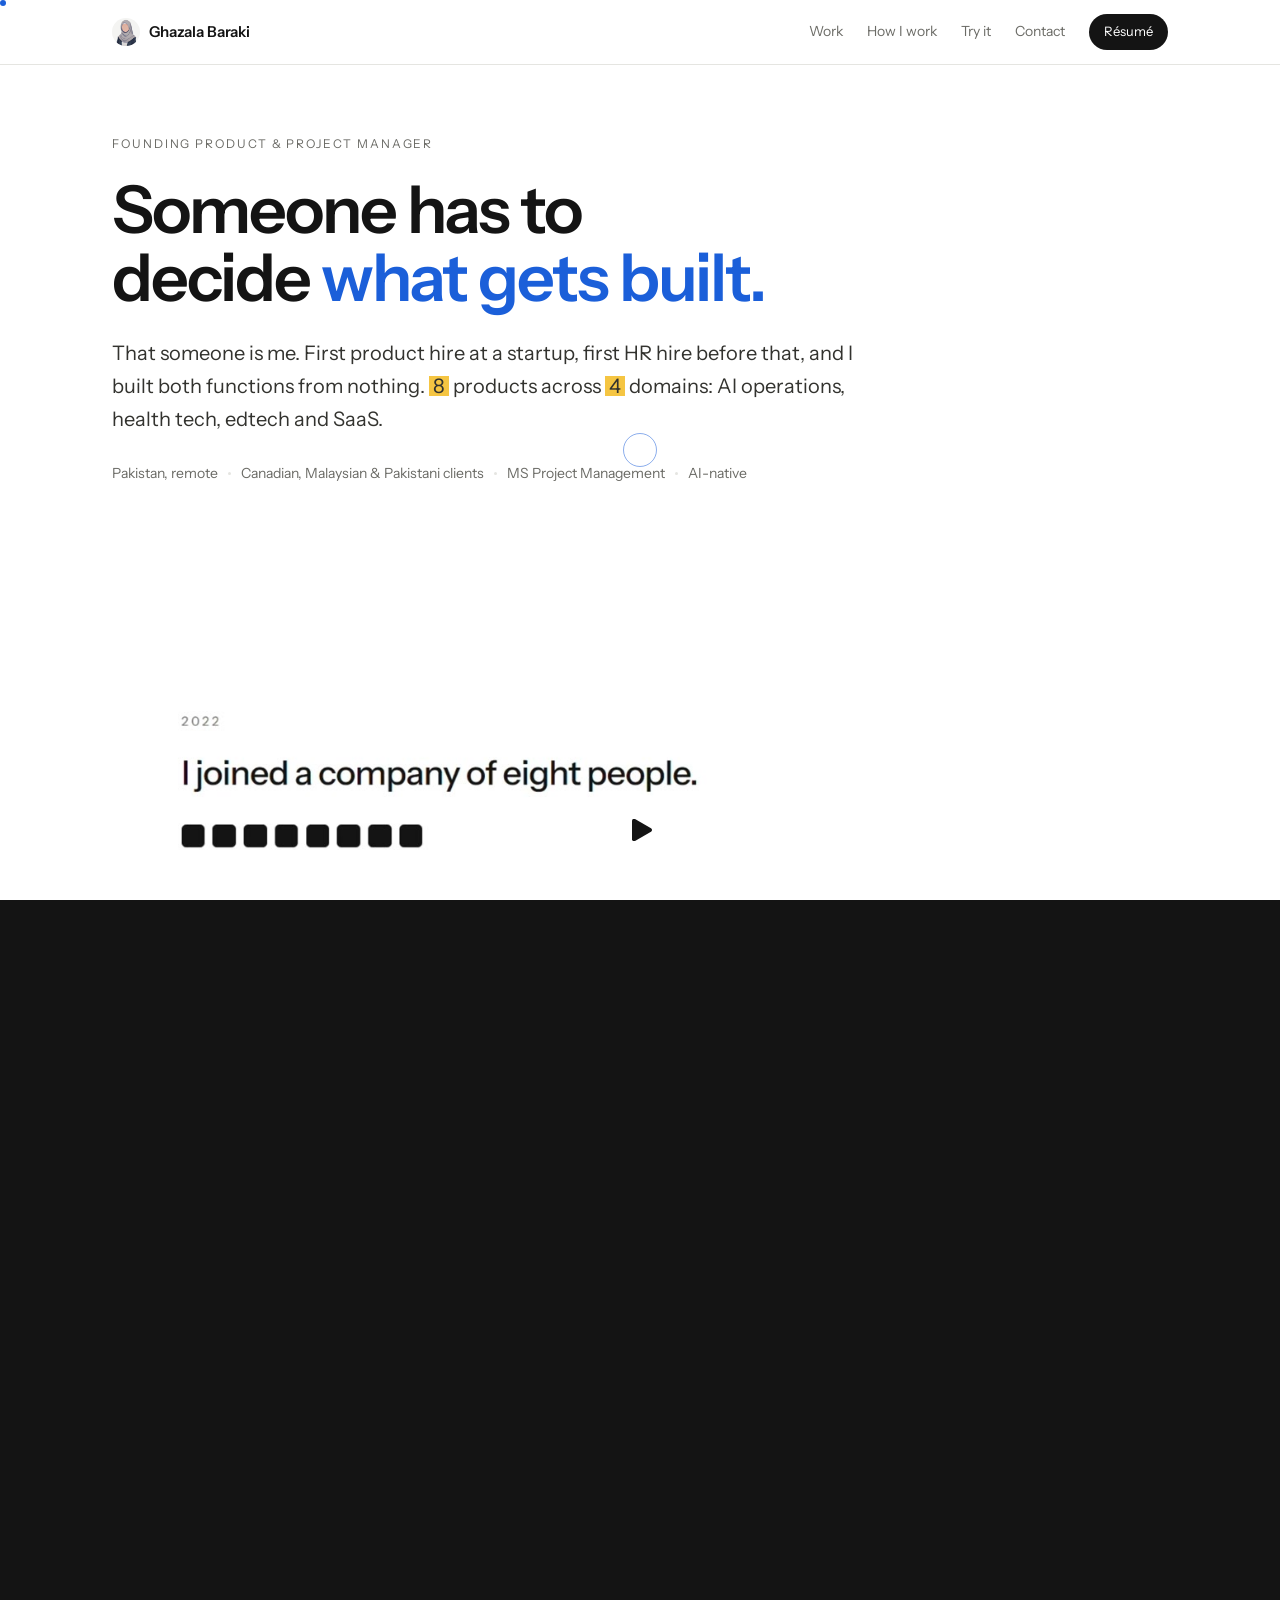
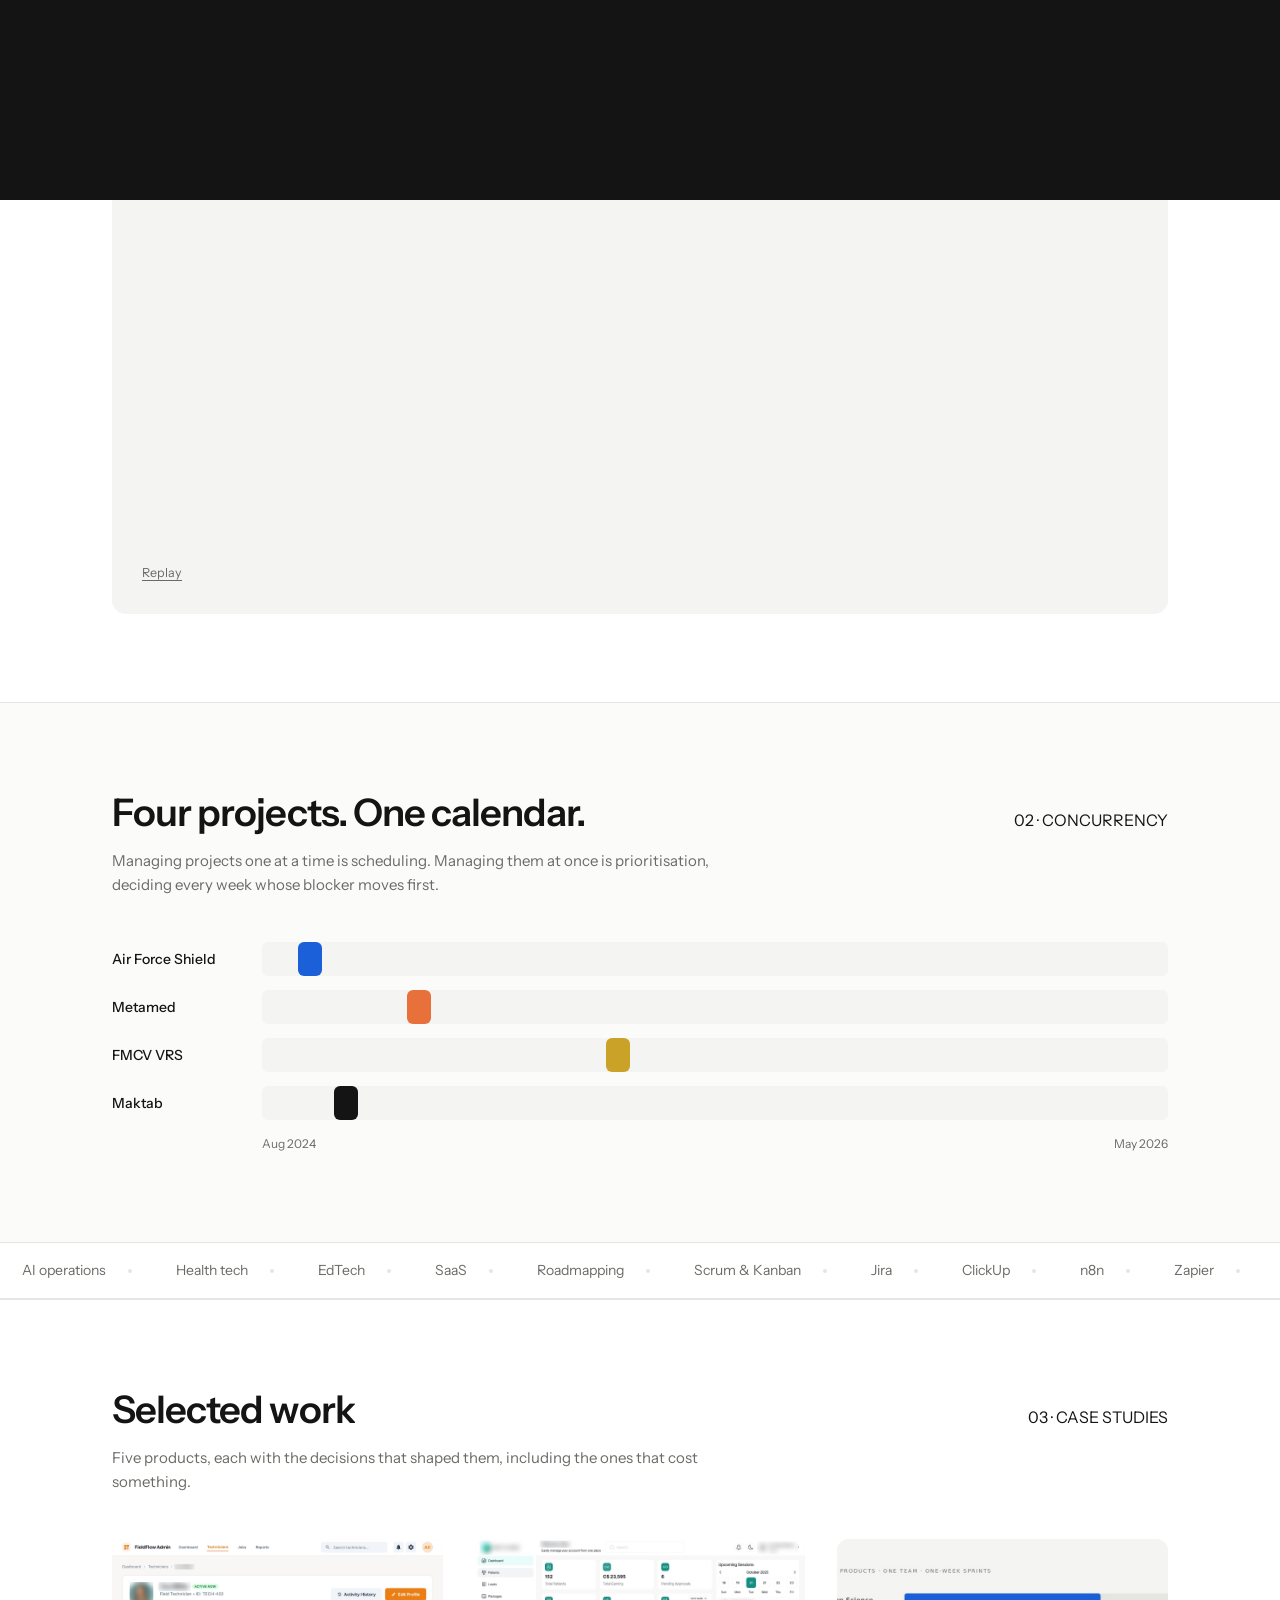
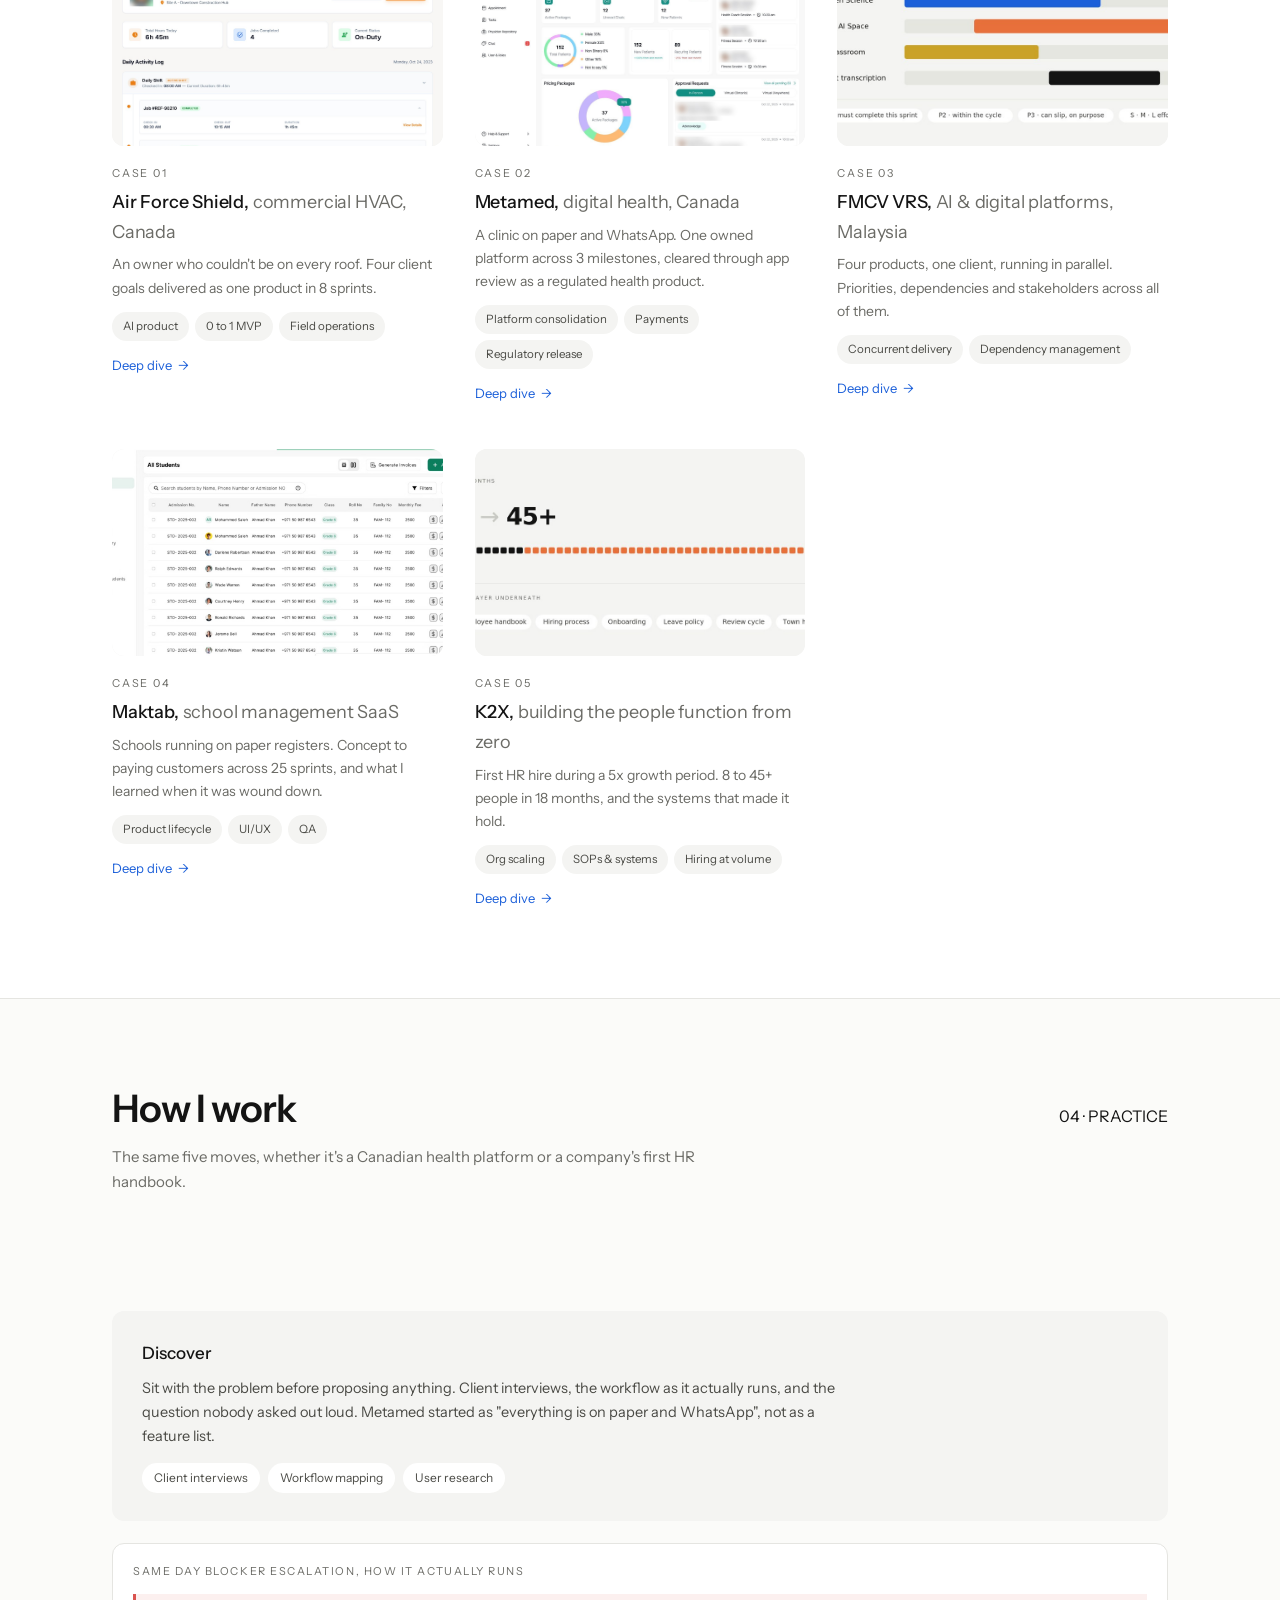
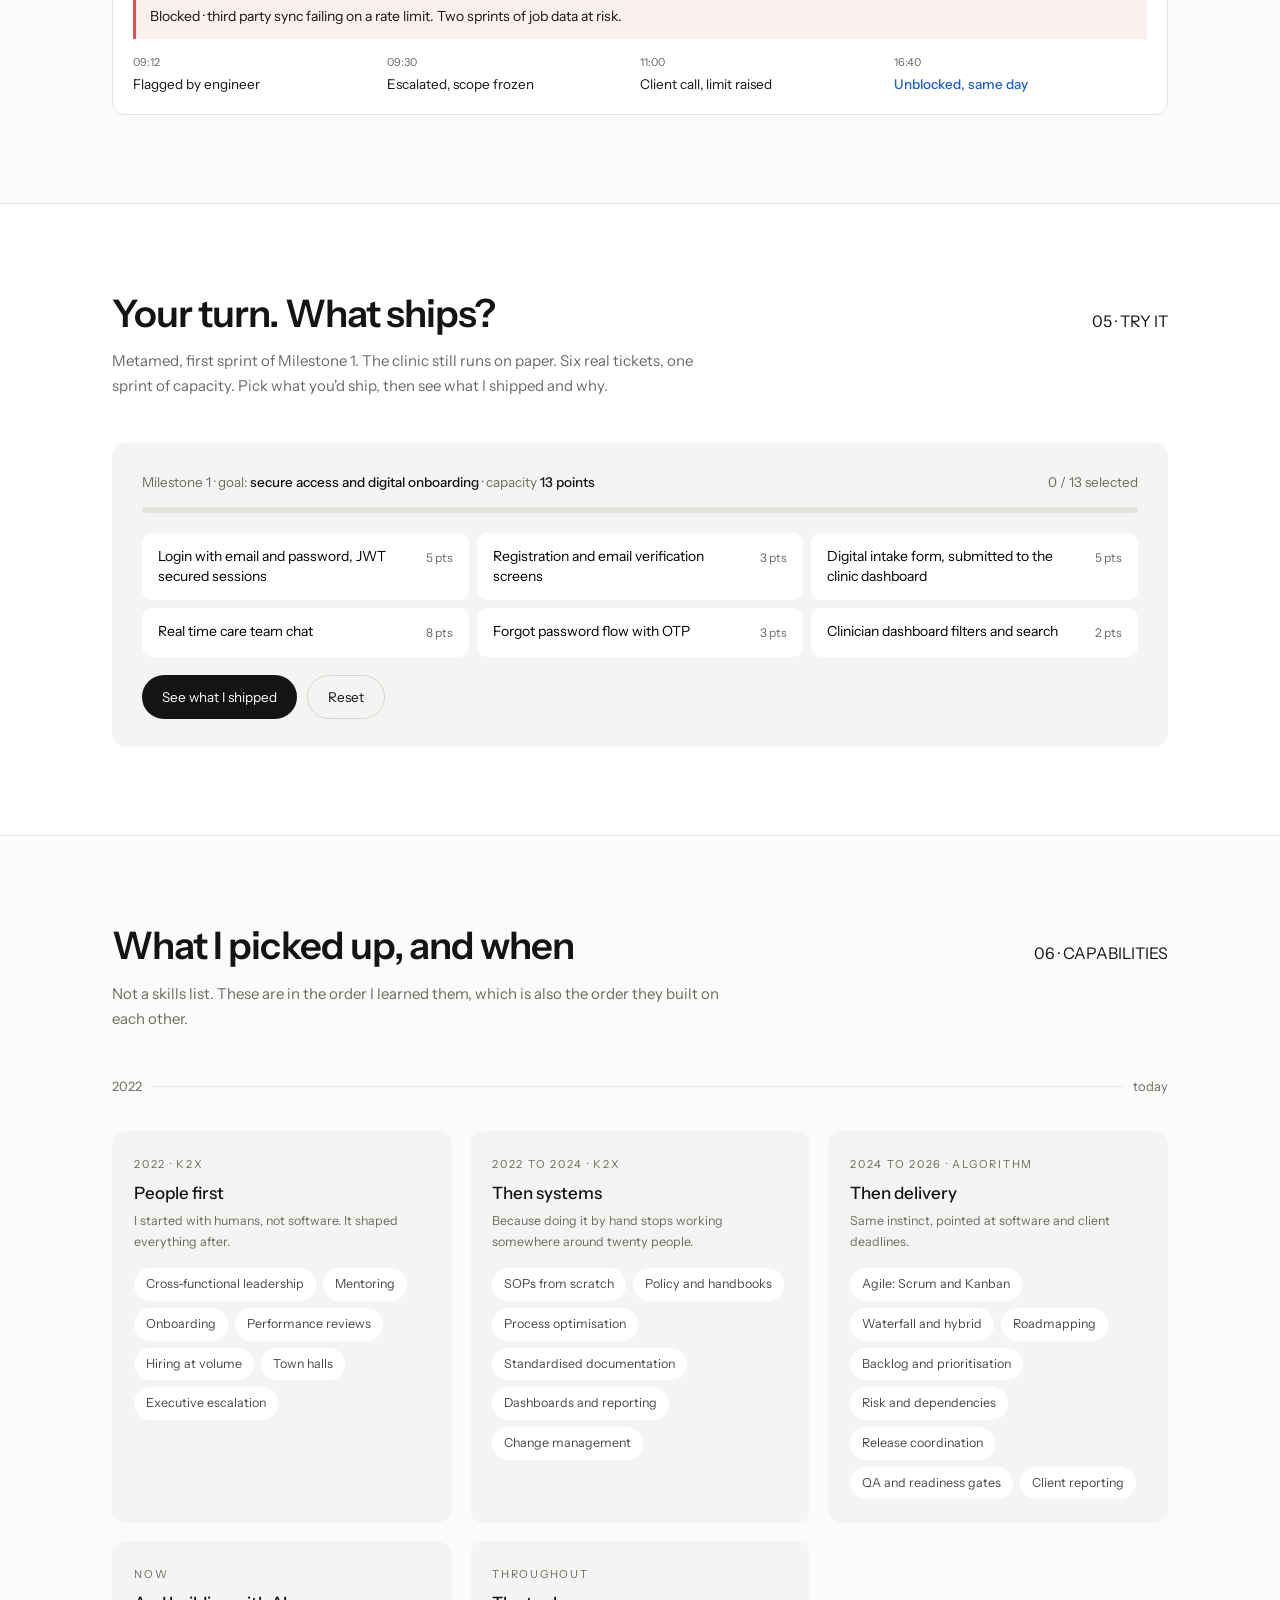
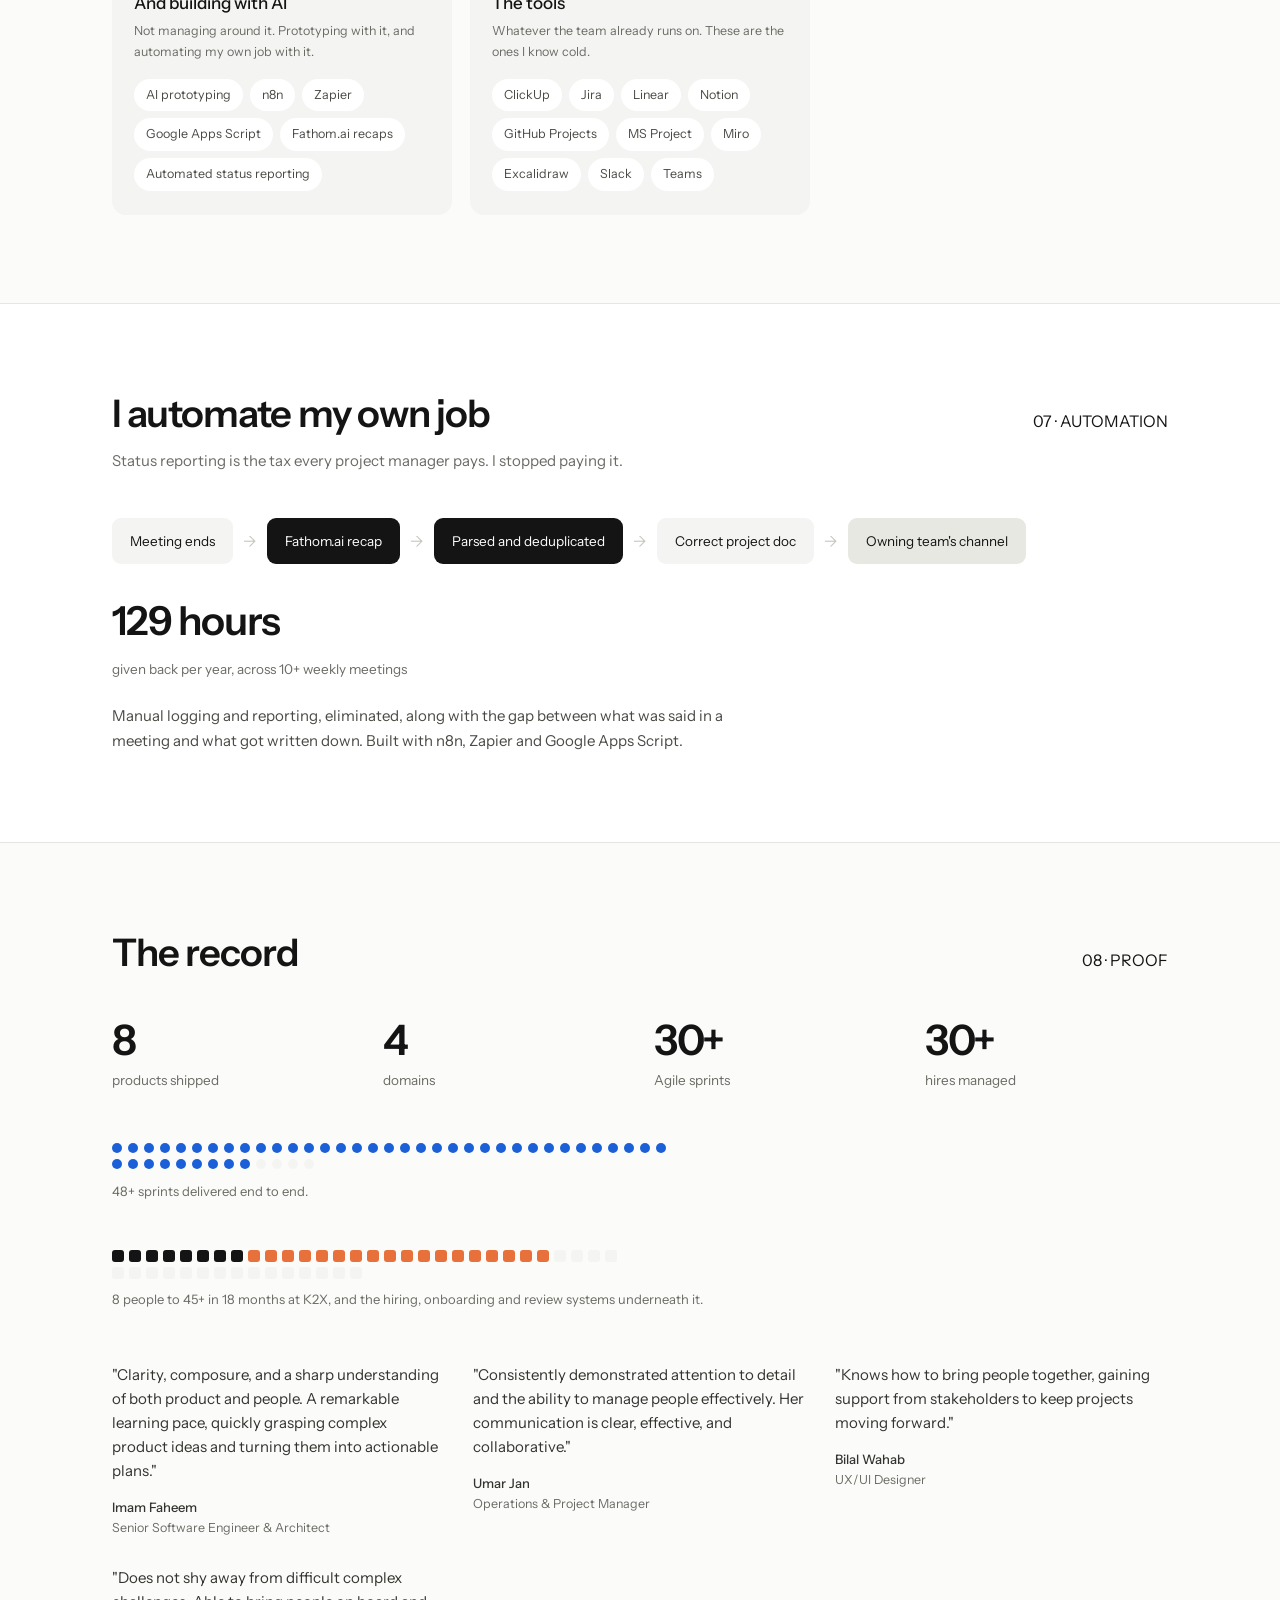
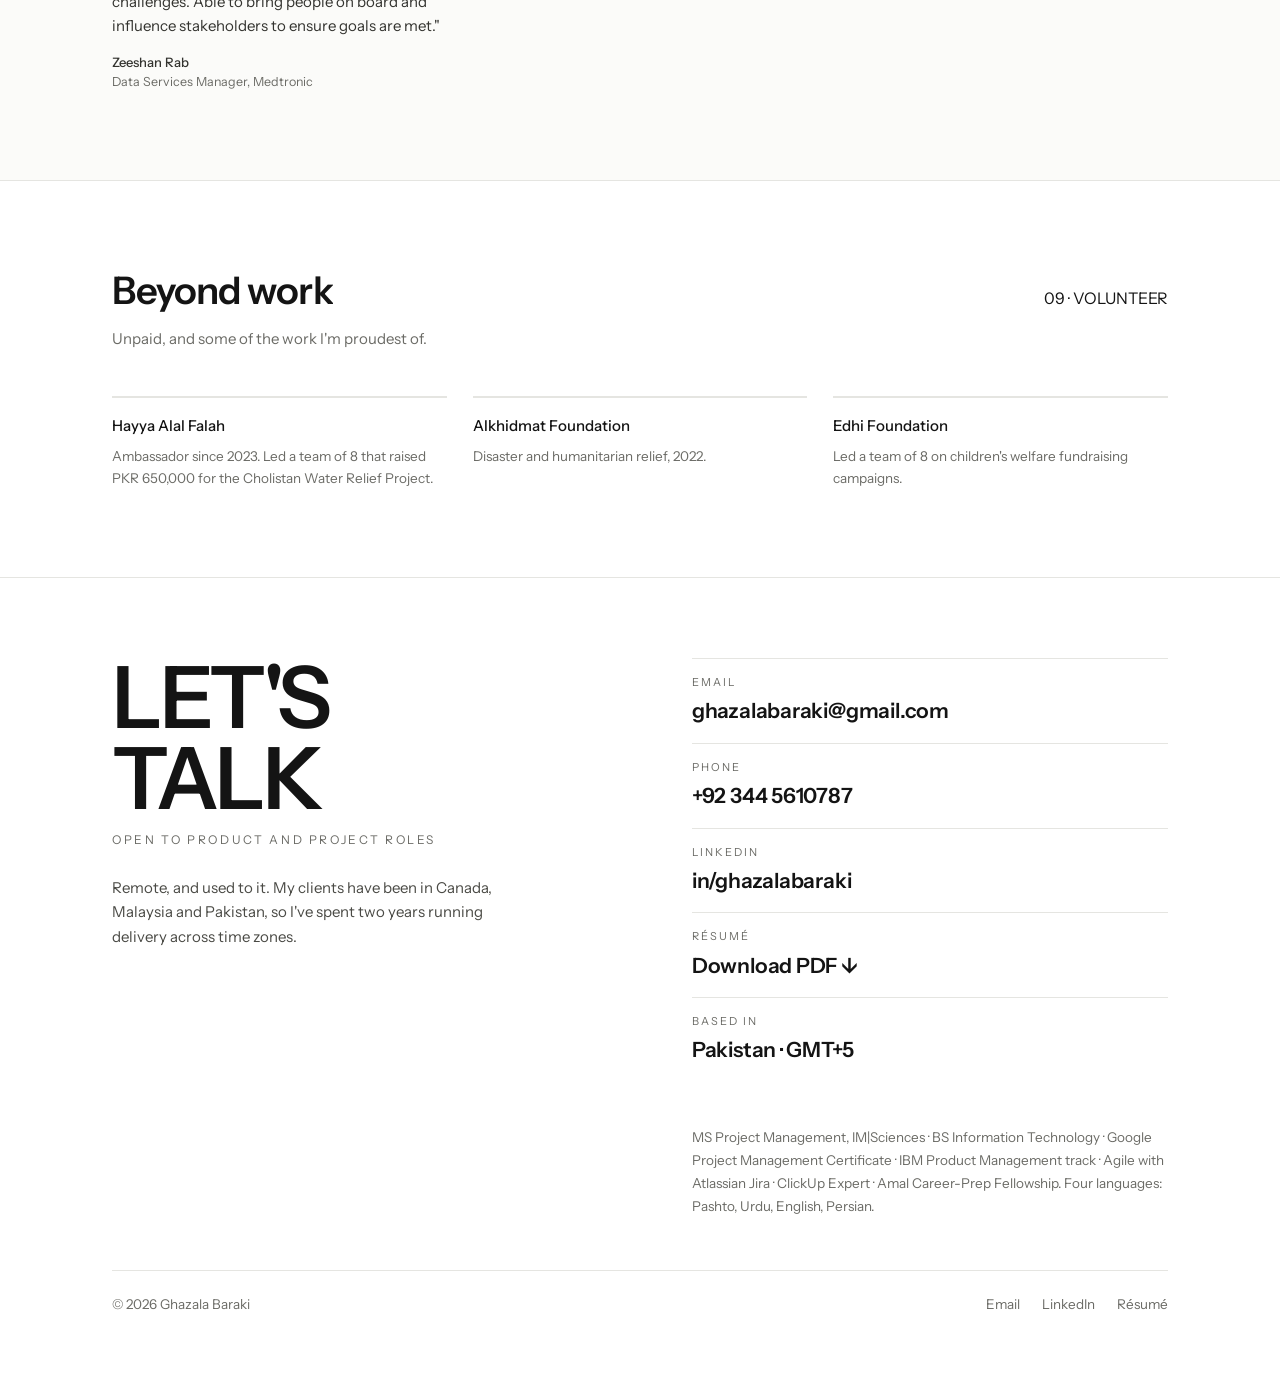
==== commit 9a9e0865: "Add v2 portfolio files" ====
--- a/index.html
+++ b/index.html
@@ -1,1067 +1,532 @@
 <!DOCTYPE html>
 <html lang="en">
 <head>
-  <meta charset="UTF-8">
-  <meta name="viewport" content="width=device-width, initial-scale=1.0">
-  <title>Ghazala Baraki — Product & Project Manager</title>
-  <meta name="description" content="Engineer-minded Product & Project Leader building products that connect technology to business results.">
-  <meta property="og:title" content="Ghazala Baraki — Product & Project Manager">
-  <meta property="og:description" content="Engineer-minded Product & Project Leader building products that connect technology to business results.">
-  <meta property="og:image" content="assets/opengraph.jpg">
-  <link rel="icon" href="assets/favicon.png" type="image/png">
-  <link rel="preconnect" href="https://fonts.googleapis.com">
-  <link rel="preconnect" href="https://fonts.gstatic.com" crossorigin>
-  <link href="https://fonts.googleapis.com/css2?family=Inter:wght@400;500;600;700&family=JetBrains+Mono:wght@400;500;700&display=swap" rel="stylesheet">
-  <link rel="stylesheet" href="styles.css">
+<meta charset="UTF-8">
+<meta name="viewport" content="width=device-width, initial-scale=1.0">
+<title>Ghazala Baraki · Founding Product &amp; Project Manager</title>
+<meta name="description" content="Founding Product &amp; Project Manager. Someone has to decide what gets built. 8 products across 4 domains: AI operations, health tech, edtech and SaaS.">
+<meta property="og:title" content="Ghazala Baraki · Founding Product &amp; Project Manager">
+<meta property="og:description" content="Someone has to decide what gets built. 8 products across 4 domains.">
+<meta property="og:image" content="intro-poster.jpg">
+<meta property="og:type" content="website">
+<link rel="icon" href="avatar.png">
+<link rel="preconnect" href="https://fonts.googleapis.com">
+<link rel="preconnect" href="https://fonts.gstatic.com" crossorigin>
+<link href="https://fonts.googleapis.com/css2?family=Instrument+Sans:ital,wght@0,400;0,500;0,600;1,400&display=swap" rel="stylesheet">
+<link rel="stylesheet" href="site.css">
+<link rel="stylesheet" href="motion.css">
 </head>
 <body>
-  <div class="ide-container">
-    <div class="ide-main">
-      <!-- Activity Bar -->
-      <aside class="activity-bar">
-        <button class="active" title="Explorer">
-          <svg width="24" height="24" viewBox="0 0 24 24" fill="none" stroke="currentColor" stroke-width="1.5"><path d="M15 2H6a2 2 0 0 0-2 2v16a2 2 0 0 0 2 2h12a2 2 0 0 0 2-2V7Z"/><path d="M14 2v4a2 2 0 0 0 2 2h4"/></svg>
-        </button>
-        <button title="Search">
-          <svg width="24" height="24" viewBox="0 0 24 24" fill="none" stroke="currentColor" stroke-width="1.5"><circle cx="11" cy="11" r="8"/><path d="m21 21-4.3-4.3"/></svg>
-        </button>
-        <button title="Source Control">
-          <svg width="24" height="24" viewBox="0 0 24 24" fill="none" stroke="currentColor" stroke-width="1.5"><circle cx="18" cy="18" r="3"/><circle cx="6" cy="6" r="3"/><path d="M6 21V9a9 9 0 0 0 9 9"/></svg>
-        </button>
-        <div class="spacer"></div>
-        <button title="Account">
-          <svg width="24" height="24" viewBox="0 0 24 24" fill="none" stroke="currentColor" stroke-width="1.5"><circle cx="12" cy="8" r="5"/><path d="M20 21a8 8 0 1 0-16 0"/></svg>
-        </button>
-        <button title="Settings">
-          <svg width="24" height="24" viewBox="0 0 24 24" fill="none" stroke="currentColor" stroke-width="1.5"><path d="M12.22 2h-.44a2 2 0 0 0-2 2v.18a2 2 0 0 1-1 1.73l-.43.25a2 2 0 0 1-2 0l-.15-.08a2 2 0 0 0-2.73.73l-.22.38a2 2 0 0 0 .73 2.73l.15.1a2 2 0 0 1 1 1.72v.51a2 2 0 0 1-1 1.74l-.15.09a2 2 0 0 0-.73 2.73l.22.38a2 2 0 0 0 2.73.73l.15-.08a2 2 0 0 1 2 0l.43.25a2 2 0 0 1 1 1.73V20a2 2 0 0 0 2 2h.44a2 2 0 0 0 2-2v-.18a2 2 0 0 1 1-1.73l.43-.25a2 2 0 0 1 2 0l.15.08a2 2 0 0 0 2.73-.73l.22-.39a2 2 0 0 0-.73-2.73l-.15-.08a2 2 0 0 1-1-1.74v-.5a2 2 0 0 1 1-1.74l.15-.09a2 2 0 0 0 .73-2.73l-.22-.38a2 2 0 0 0-2.73-.73l-.15.08a2 2 0 0 1-2 0l-.43-.25a2 2 0 0 1-1-1.73V4a2 2 0 0 0-2-2z"/><circle cx="12" cy="12" r="3"/></svg>
-        </button>
-      </aside>
-
-      <!-- Sidebar -->
-      <aside class="sidebar">
-        <div class="sidebar-header">
-          <span>Explorer</span>
-          <svg width="14" height="14" viewBox="0 0 24 24" fill="none" stroke="currentColor" stroke-width="2"><circle cx="12" cy="12" r="1"/><circle cx="19" cy="12" r="1"/><circle cx="5" cy="12" r="1"/></svg>
+
+<nav>
+  <div class="wrap">
+    <a href="#" class="mark"><img class="mark-av" src="avatar.png" alt="">Ghazala Baraki</a>
+    <div class="navlinks">
+      <a href="#work">Work</a>
+      <a href="#process">How I work</a>
+      <a href="#game">Try it</a>
+      <a href="#contact">Contact</a>
+      <a href="Ghazala-Baraki-Resume.pdf" class="navcv" download>Résumé</a>
+    </div>
+  </div>
+</nav>
+
+<header>
+  <div class="wrap">
+    <p class="eyebrow kw">Founding Product &amp; Project Manager</p>
+    <h1><span class="kw">Someone</span> <span class="kw">has</span> <span class="kw">to</span> <span class="kw">decide</span> <span class="kw b">what&nbsp;gets&nbsp;built.</span></h1>
+    <p class="lede kw">That someone is me. First product hire at a startup, first HR hire before that, and I built both functions from nothing. <span class="hl">8</span> products across <span class="hl">4</span> domains: AI operations, health tech, edtech and SaaS.</p>
+    <div class="meta kw">
+      <span>Pakistan, remote</span><span class="dot"></span>
+      <span>Canadian, Malaysian &amp; Pakistani clients</span><span class="dot"></span>
+      <span>MS Project Management</span><span class="dot"></span>
+      <span>AI-native</span>
+    </div>
+    <div class="video kw" id="videowrap">
+      <video id="introvid" playsinline preload="metadata" poster="intro-poster.jpg">
+        <source src="intro-video.mp4" type="video/mp4">
+      </video>
+      <button class="play" id="playbtn" aria-label="Play the intro video">
+        <svg width="20" height="22" viewBox="0 0 20 22" fill="none"><path d="M19 9.27a2 2 0 0 1 0 3.46L3 21.99a2 2 0 0 1-3-1.73V1.74A2 2 0 0 1 3 .01l16 9.26Z" fill="#141414"/></svg>
+      </button>
+      <p class="vcap">Meet Ghazala · 50 seconds, sound on</p>
+    </div>
+  </div>
+</header>
+
+<section id="act1">
+  <div class="wrap">
+    <div class="shead rv"><h2>One sentence in. A shipped product out.</h2><span class="snum">01 · THE CRAFT</span></div>
+    <p class="ssub rv">Clients don't arrive with requirements. They arrive with a problem, phrased as a frustration. Turning that into something a team can build is the job. This is Metamed, a clinic that ran on paper forms and WhatsApp.</p>
+
+    <div class="brief rv" id="brief">
+      <div class="who"><span class="av">C</span><span class="whot">Client · Metamed clinic · kickoff</span></div>
+      <div class="bubble" id="bub" data-txt="&quot;Everything is on paper and WhatsApp. I can't see how my patients are actually doing.&quot;"></div>
+
+      <div class="decomp">
+        <div class="drow" data-d="1"><span class="dp" style="background:#EAF1FB;color:#1B5FD9;">EPIC</span><span class="dtxt">Patient Onboarding</span></div>
+        <div class="drow" data-d="2" style="padding-left:24px"><span class="dp" style="background:#fff;color:#4A4A45;">STORY</span><span class="dtxt">Registration and email verification screens</span></div>
+        <div class="drow" data-d="3" style="padding-left:48px"><span class="dp" style="background:#fff;color:#4A4A45;">LON</span><span class="dtxt">Patient registration API with validation and duplicate prevention</span></div>
+        <div class="drow" data-d="4" style="padding-left:48px"><span class="dp" style="background:#fff;color:#4A4A45;">LON</span><span class="dtxt">Digital intake form, submitted straight to the clinic dashboard</span></div>
+        <div class="drow" data-d="5" style="padding-left:24px"><span class="dp" style="background:#FDF0E8;color:#E8703A;">TRADE-OFF</span><span class="dtxt">Milestone 1 is access and onboarding only. Body composition and care plans wait for Milestone 2.</span></div>
+        <p class="jira" id="jira">Real epics and tickets from the LON board. 32 epics, 3 milestones, 18 sprints.</p>
+      </div>
+
+      <div class="form" id="form">
+        <div class="fhead"><span>Digital intake form · replacing 6 pages of paper</span><span id="progress">0 of 4</span></div>
+        <div class="ck"><span class="box"></span><span class="ctx">Personal details and contact</span></div>
+        <div class="ck"><span class="box"></span><span class="ctx">Health history and medications</span></div>
+        <div class="ck"><span class="box"></span><span class="ctx">Lifestyle survey</span></div>
+        <div class="ck"><span class="box"></span><span class="ctx">Consent form signed</span></div>
+        <div class="sup"><span>Clinician dashboard</span><span id="supv">waiting for intake…</span></div>
+      </div>
+
+      <div class="shipped" id="ship"><span>✓</span><span>Metamed · 18 sprints · MVP shipped</span></div>
+      <br><button class="replay" id="replay">Replay</button>
+    </div>
+  </div>
+</section>
+
+<section id="lanes">
+  <div class="wrap">
+    <div class="shead rv"><h2>Four projects. One calendar.</h2><span class="snum">02 · CONCURRENCY</span></div>
+    <p class="ssub rv">Managing projects one at a time is scheduling. Managing them at once is prioritisation, deciding every week whose blocker moves first.</p>
+
+    <div class="lanebox rv" id="lanechart">
+      <div class="lanes"><div class="playhead" id="playhead"></div>
+        <div class="lane"><span class="lane-name">Air Force Shield</span><div class="lane-track"><div class="bar" style="background:var(--blue);left:4%" data-w="26%"><span>8 sprints</span></div></div></div>
+        <div class="lane"><span class="lane-name">Metamed</span><div class="lane-track"><div class="bar" style="background:var(--orange);left:16%" data-w="48%"><span>18 sprints · 3 milestones</span></div></div></div>
+        <div class="lane"><span class="lane-name">FMCV VRS</span><div class="lane-track"><div class="bar" style="background:#C9A227;left:38%" data-w="38%"><span>4 concurrent projects</span></div></div></div>
+        <div class="lane"><span class="lane-name">Maktab</span><div class="lane-track"><div class="bar" style="background:var(--ink);left:8%" data-w="72%"><span>25 sprints</span></div></div></div>
+      </div>
+      <div class="axis"><span>Aug 2024</span><span>May 2026</span></div>
+    </div>
+  </div>
+</section>
+
+<div class="marq" aria-hidden="true">
+  <div class="marq-in">
+    <span>AI operations</span><span>Health tech</span><span>EdTech</span><span>SaaS</span><span>Roadmapping</span><span>Scrum &amp; Kanban</span><span>Jira</span><span>ClickUp</span><span>n8n</span><span>Zapier</span><span>QA gates</span><span>Release management</span><span>Stakeholder alignment</span><span>SOPs</span>
+    <span>AI operations</span><span>Health tech</span><span>EdTech</span><span>SaaS</span><span>Roadmapping</span><span>Scrum &amp; Kanban</span><span>Jira</span><span>ClickUp</span><span>n8n</span><span>Zapier</span><span>QA gates</span><span>Release management</span><span>Stakeholder alignment</span><span>SOPs</span>
+  </div>
+</div>
+
+<section id="work">
+  <div class="wrap">
+    <div class="shead rv"><h2>Selected work</h2><span class="snum">03 · CASE STUDIES</span></div>
+    <p class="ssub rv">Five products, each with the decisions that shaped them, including the ones that cost something.</p>
+    <div class="grid">
+      <a class="card rv" href="case-shield.html"><div class="thumb"><img src="shield-jobtracking.jpg" alt=""></div>
+        <p class="cnum">CASE 01</p><p class="ctitle">Air Force Shield, <em>commercial HVAC, Canada</em></p>
+        <p class="cdesc">An owner who couldn't be on every roof. Four client goals delivered as one product in 8 sprints.</p>
+        <div class="tags"><span class="tag">AI product</span><span class="tag">0 to 1 MVP</span><span class="tag">Field operations</span></div><p class="deep">Deep dive <span>→</span></p></a>
+      <a class="card rv" href="case-metamed.html"><div class="thumb"><img src="metamed-dashboard.jpg" alt=""></div>
+        <p class="cnum">CASE 02</p><p class="ctitle">Metamed, <em>digital health, Canada</em></p>
+        <p class="cdesc">A clinic on paper and WhatsApp. One owned platform across 3 milestones, cleared through app review as a regulated health product.</p>
+        <div class="tags"><span class="tag">Platform consolidation</span><span class="tag">Payments</span><span class="tag">Regulatory release</span></div><p class="deep">Deep dive <span>→</span></p></a>
+      <a class="card rv" href="case-fmcv.html"><div class="thumb"><img src="fmcv-thumb.jpg" alt=""></div>
+        <p class="cnum">CASE 03</p><p class="ctitle">FMCV VRS, <em>AI &amp; digital platforms, Malaysia</em></p>
+        <p class="cdesc">Four products, one client, running in parallel. Priorities, dependencies and stakeholders across all of them.</p>
+        <div class="tags"><span class="tag">Concurrent delivery</span><span class="tag">Dependency management</span></div><p class="deep">Deep dive <span>→</span></p></a>
+      <a class="card rv" href="case-maktab.html"><div class="thumb"><img src="maktab-dashboard.jpg" alt="Maktab dashboard"></div>
+        <p class="cnum">CASE 04</p><p class="ctitle">Maktab, <em>school management SaaS</em></p>
+        <p class="cdesc">Schools running on paper registers. Concept to paying customers across 25 sprints, and what I learned when it was wound down.</p>
+        <div class="tags"><span class="tag">Product lifecycle</span><span class="tag">UI/UX</span><span class="tag">QA</span></div><p class="deep">Deep dive <span>→</span></p></a>
+      <a class="card rv" href="case-k2x.html"><div class="thumb"><img src="k2x-thumb.jpg" alt=""></div>
+        <p class="cnum">CASE 05</p><p class="ctitle">K2X, <em>building the people function from zero</em></p>
+        <p class="cdesc">First HR hire during a 5x growth period. 8 to 45+ people in 18 months, and the systems that made it hold.</p>
+        <div class="tags"><span class="tag">Org scaling</span><span class="tag">SOPs &amp; systems</span><span class="tag">Hiring at volume</span></div><p class="deep">Deep dive <span>→</span></p></a>
+    </div>
+  </div>
+</section>
+
+<section id="process">
+  <div class="wrap">
+    <div class="shead rv"><h2>How I work</h2><span class="snum">04 · PRACTICE</span></div>
+    <p class="ssub rv">The same five moves, whether it's a Canadian health platform or a company's first HR handbook.</p>
+    <div class="steps rv">
+      <button class="step on" data-i="0">Discover</button><span class="arrow">→</span>
+      <button class="step" data-i="1">Define</button><span class="arrow">→</span>
+      <button class="step" data-i="2">Prioritise</button><span class="arrow">→</span>
+      <button class="step" data-i="3">Ship</button><span class="arrow">→</span>
+      <button class="step" data-i="4">Learn</button>
+    </div>
+    <div class="panel rv" id="panel"></div>
+
+    <div class="blk rv" id="blk">
+      <p class="blkhead">SAME DAY BLOCKER ESCALATION, HOW IT ACTUALLY RUNS</p>
+      <div class="blkcard">Blocked · third party sync failing on a rate limit. Two sprints of job data at risk.</div>
+      <div class="tl">
+        <div class="tli" data-t="1"><p class="tlt">09:12</p><p class="tlv">Flagged by engineer</p></div>
+        <div class="tli" data-t="2"><p class="tlt">09:30</p><p class="tlv">Escalated, scope frozen</p></div>
+        <div class="tli" data-t="3"><p class="tlt">11:00</p><p class="tlv">Client call, limit raised</p></div>
+        <div class="tli fin" data-t="4"><p class="tlt">16:40</p><p class="tlv">Unblocked, same day</p></div>
+      </div>
+    </div>
+  </div>
+</section>
+
+<section id="game">
+  <div class="wrap">
+    <div class="shead rv"><h2>Your turn. What ships?</h2><span class="snum">05 · TRY IT</span></div>
+    <p class="ssub rv">Metamed, first sprint of Milestone 1. The clinic still runs on paper. Six real tickets, one sprint of capacity. Pick what you'd ship, then see what I shipped and why.</p>
+
+    <div class="game rv" id="gamebox">
+      <div class="gtop">
+        <p class="gcap">Milestone 1 · goal: <b>secure access and digital onboarding</b> · capacity <b>13 points</b></p>
+        <p class="gcap"><span id="used">0</span> / 13 selected</p>
+      </div>
+      <div class="meter"><div class="mfill" id="mfill"></div></div>
+
+      <div class="tix" id="tix">
+        <button class="tk" data-p="5" data-mine="1"><span><span class="tkt">Login with email and password, JWT secured sessions</span><span class="tkwhy">Shipped. Nothing else in the milestone exists without a way in.</span></span><span class="tkp">5 pts</span></button>
+        <button class="tk" data-p="3" data-mine="1"><span><span class="tkt">Registration and email verification screens</span><span class="tkwhy">Shipped. A login with no way to register is a demo, not a product.</span></span><span class="tkp">3 pts</span></button>
+        <button class="tk" data-p="5" data-mine="1"><span><span class="tkt">Digital intake form, submitted to the clinic dashboard</span><span class="tkwhy">Shipped. This is the paper problem. If the clinic doesn't feel this, nothing else matters yet.</span></span><span class="tkp">5 pts</span></button>
+        <button class="tk" data-p="8"><span><span class="tkt">Real time care team chat</span><span class="tkwhy">Cut, for now. It's in Milestone 1 and it matters, but it's 8 points and it needs accounts to exist first. It went in the next sprint.</span></span><span class="tkp">8 pts</span></button>
+        <button class="tk" data-p="3"><span><span class="tkt">Forgot password flow with OTP</span><span class="tkwhy">Cut. Real users forget passwords. There were no real users yet.</span></span><span class="tkp">3 pts</span></button>
+        <button class="tk" data-p="2"><span><span class="tkt">Clinician dashboard filters and search</span><span class="tkwhy">Cut. Search across an empty dashboard solves nothing. It waits for data.</span></span><span class="tkp">2 pts</span></button>
+      </div>
+
+      <div class="gbtns">
+        <button class="gb" id="show">See what I shipped</button>
+        <button class="gb alt" id="reset">Reset</button>
+      </div>
+      <div class="gres" id="gres"></div>
+    </div>
+  </div>
+</section>
+
+<section id="caps">
+  <div class="wrap">
+    <div class="shead rv"><h2>What I picked up, and when</h2><span class="snum">06 · CAPABILITIES</span></div>
+    <p class="ssub rv">Not a skills list. These are in the order I learned them, which is also the order they built on each other.</p>
+
+    <div class="capline rv"><span>2022</span><i></i><span>today</span></div>
+
+    <div class="caps">
+      <div class="cap rv">
+        <p class="capyr">2022 · K2X</p>
+        <p class="capt">People first</p>
+        <p class="capw">I started with humans, not software. It shaped everything after.</p>
+        <div class="chips">
+          <span class="chip">Cross-functional leadership</span><span class="chip">Mentoring</span>
+          <span class="chip">Onboarding</span><span class="chip">Performance reviews</span>
+          <span class="chip">Hiring at volume</span><span class="chip">Town halls</span>
+          <span class="chip">Executive escalation</span>
         </div>
-        <div class="sidebar-content">
-          <div class="folder-header">
-            <svg width="14" height="14" viewBox="0 0 24 24" fill="none" stroke="currentColor" stroke-width="2"><path d="m6 9 6 6 6-6"/></svg>
-            PORTFOLIO-V1
-          </div>
-          <a href="#" class="file-item active" data-page="home">
-            <svg width="14" height="14" viewBox="0 0 24 24" fill="none" stroke="#60a5fa" stroke-width="2"><path d="M15 2H6a2 2 0 0 0-2 2v16a2 2 0 0 0 2 2h12a2 2 0 0 0 2-2V7Z"/><path d="M14 2v4a2 2 0 0 0 2 2h4"/></svg>
-            README.md
-          </a>
-          <a href="#experience" class="file-item" data-page="experience">
-            <svg width="14" height="14" viewBox="0 0 24 24" fill="none" stroke="#60a5fa" stroke-width="2"><path d="m18 16 4-4-4-4"/><path d="m6 8-4 4 4 4"/><path d="m14.5 4-5 16"/></svg>
-            experience.ts
-          </a>
-          <a href="#projects" class="file-item" data-page="projects">
-            <svg width="14" height="14" viewBox="0 0 24 24" fill="none" stroke="#facc15" stroke-width="2"><path d="M15 2H6a2 2 0 0 0-2 2v16a2 2 0 0 0 2 2h12a2 2 0 0 0 2-2V7Z"/><path d="M14 2v4a2 2 0 0 0 2 2h4"/></svg>
-            projects.json
-          </a>
-          <a href="#beyond-work" class="file-item" data-page="beyond-work">
-            <svg width="14" height="14" viewBox="0 0 24 24" fill="none" stroke="#f472b6" stroke-width="2"><path d="M19 14c1.49-1.46 3-3.21 3-5.5A5.5 5.5 0 0 0 16.5 3c-1.76 0-3 .5-4.5 2-1.5-1.5-2.74-2-4.5-2A5.5 5.5 0 0 0 2 8.5c0 2.3 1.5 4.05 3 5.5l7 7Z"/></svg>
-            beyond_work.md
-          </a>
-          <a href="#contact" class="file-item" data-page="contact">
-            <svg width="14" height="14" viewBox="0 0 24 24" fill="none" stroke="#4ade80" stroke-width="2"><path d="M4 17v2a2 2 0 0 0 2 2h12a2 2 0 0 0 2-2v-2"/><path d="m4 17-2 2"/><path d="m22 17 2 2"/><path d="M12 3v12"/><path d="m8 7 4-4 4 4"/></svg>
-            contact.sh
-          </a>
+      </div>
+
+      <div class="cap rv">
+        <p class="capyr">2022 to 2024 · K2X</p>
+        <p class="capt">Then systems</p>
+        <p class="capw">Because doing it by hand stops working somewhere around twenty people.</p>
+        <div class="chips">
+          <span class="chip">SOPs from scratch</span><span class="chip">Policy and handbooks</span>
+          <span class="chip">Process optimisation</span><span class="chip">Standardised documentation</span>
+          <span class="chip">Dashboards and reporting</span><span class="chip">Change management</span>
         </div>
-      </aside>
-
-      <!-- Editor Area -->
-      <main class="editor-area">
-        <!-- Editor Tabs -->
-        <div class="editor-tabs">
-          <a href="#" class="editor-tab active" data-page="home">
-            <svg width="14" height="14" viewBox="0 0 24 24" fill="none" stroke="#60a5fa" stroke-width="2"><path d="M15 2H6a2 2 0 0 0-2 2v16a2 2 0 0 0 2 2h12a2 2 0 0 0 2-2V7Z"/><path d="M14 2v4a2 2 0 0 0 2 2h4"/></svg>
-            <span>README.md</span>
-            <span class="tab-close"><svg width="12" height="12" viewBox="0 0 24 24" fill="none" stroke="currentColor" stroke-width="2"><path d="M18 6 6 18"/><path d="m6 6 12 12"/></svg></span>
-          </a>
-          <a href="#experience" class="editor-tab" data-page="experience">
-            <svg width="14" height="14" viewBox="0 0 24 24" fill="none" stroke="#60a5fa" stroke-width="2"><path d="m18 16 4-4-4-4"/><path d="m6 8-4 4 4 4"/><path d="m14.5 4-5 16"/></svg>
-            <span>experience.ts</span>
-            <span class="tab-close"><svg width="12" height="12" viewBox="0 0 24 24" fill="none" stroke="currentColor" stroke-width="2"><path d="M18 6 6 18"/><path d="m6 6 12 12"/></svg></span>
-          </a>
-          <a href="#projects" class="editor-tab" data-page="projects">
-            <svg width="14" height="14" viewBox="0 0 24 24" fill="none" stroke="#facc15" stroke-width="2"><path d="M15 2H6a2 2 0 0 0-2 2v16a2 2 0 0 0 2 2h12a2 2 0 0 0 2-2V7Z"/><path d="M14 2v4a2 2 0 0 0 2 2h4"/></svg>
-            <span>projects.json</span>
-            <span class="tab-close"><svg width="12" height="12" viewBox="0 0 24 24" fill="none" stroke="currentColor" stroke-width="2"><path d="M18 6 6 18"/><path d="m6 6 12 12"/></svg></span>
-          </a>
-          <a href="#beyond-work" class="editor-tab" data-page="beyond-work">
-            <svg width="14" height="14" viewBox="0 0 24 24" fill="none" stroke="#f472b6" stroke-width="2"><path d="M19 14c1.49-1.46 3-3.21 3-5.5A5.5 5.5 0 0 0 16.5 3c-1.76 0-3 .5-4.5 2-1.5-1.5-2.74-2-4.5-2A5.5 5.5 0 0 0 2 8.5c0 2.3 1.5 4.05 3 5.5l7 7Z"/></svg>
-            <span>beyond_work.md</span>
-            <span class="tab-close"><svg width="12" height="12" viewBox="0 0 24 24" fill="none" stroke="currentColor" stroke-width="2"><path d="M18 6 6 18"/><path d="m6 6 12 12"/></svg></span>
-          </a>
-          <a href="#contact" class="editor-tab" data-page="contact">
-            <svg width="14" height="14" viewBox="0 0 24 24" fill="none" stroke="#4ade80" stroke-width="2"><path d="M4 17v2a2 2 0 0 0 2 2h12a2 2 0 0 0 2-2v-2"/><path d="m4 17-2 2"/><path d="m22 17 2 2"/><path d="M12 3v12"/><path d="m8 7 4-4 4 4"/></svg>
-            <span>contact.sh</span>
-            <span class="tab-close"><svg width="12" height="12" viewBox="0 0 24 24" fill="none" stroke="currentColor" stroke-width="2"><path d="M18 6 6 18"/><path d="m6 6 12 12"/></svg></span>
-          </a>
+      </div>
+
+      <div class="cap rv">
+        <p class="capyr">2024 to 2026 · Algorithm</p>
+        <p class="capt">Then delivery</p>
+        <p class="capw">Same instinct, pointed at software and client deadlines.</p>
+        <div class="chips">
+          <span class="chip">Agile: Scrum and Kanban</span><span class="chip">Waterfall and hybrid</span>
+          <span class="chip">Roadmapping</span><span class="chip">Backlog and prioritisation</span>
+          <span class="chip">Risk and dependencies</span><span class="chip">Release coordination</span>
+          <span class="chip">QA and readiness gates</span><span class="chip">Client reporting</span>
         </div>
-
-        <!-- Editor Content -->
-        <div class="editor-content">
-          <!-- HOME PAGE -->
-          <div id="home" class="page active">
-            <div class="terminal-header">
-              <svg width="16" height="16" viewBox="0 0 24 24" fill="none" stroke="currentColor" stroke-width="2"><polyline points="4 17 10 11 4 5"/><line x1="12" x2="20" y1="19" y2="19"/></svg>
-              <span>ghazala-baraki — ghazalabaraki@gmail.com</span>
-            </div>
-            <p class="greeting">It's so nice to meet you. I'm Ghazala Baraki :)</p>
-
-            <!-- Hero -->
-            <section class="hero">
-              <div>
-                <h1>The Engineer-Minded<br><span>Product & Project Leader.</span></h1>
-                <p class="hero-desc">I build and manage products that connect technology to business results.</p>
-                <div class="hero-info">
-                  <a href="#">
-                    <svg width="14" height="14" viewBox="0 0 24 24" fill="none" stroke="currentColor" stroke-width="2"><path d="M20 10c0 6-8 12-8 12s-8-6-8-12a8 8 0 0 1 16 0Z"/><circle cx="12" cy="10" r="3"/></svg>
-                    Peshawar, Pakistan
-                  </a>
-                  <a href="mailto:ghazalabaraki@gmail.com">
-                    <svg width="14" height="14" viewBox="0 0 24 24" fill="none" stroke="currentColor" stroke-width="2"><rect width="20" height="16" x="2" y="4" rx="2"/><path d="m22 7-8.97 5.7a1.94 1.94 0 0 1-2.06 0L2 7"/></svg>
-                    ghazalabaraki@gmail.com, ghazala@algorithm.bz
-                  </a>
-                </div>
-              </div>
-              <div class="hero-image">
-                <img src="assets/favicon.png" alt="Ghazala Baraki">
-              </div>
-            </section>
-
-            <!-- About -->
-            <section class="section">
-              <div class="section-header">
-                <span class="section-number">01_</span>
-                <h2 class="section-title">ABOUT</h2>
-              </div>
-              <div class="about-grid">
-                <div class="about-content">
-                  <p>I lead projects and products at <span class="highlight">Algorithm</span>, making sure businesses don't just get another app—they get solutions that actually solve real problems.</p>
-                  <p>As a <span class="italic-highlight">Project & Product Manager</span> at Algorithm, I manage multiple projects and products end-to-end. I make sure teams stay aligned, deadlines are met, and solutions actually work in the real world.</p>
-                  <p>Before this, I scaled HR operations and built teams from scratch, so I bring people, process, and product sense to every project I touch.</p>
-                </div>
-                <div class="card cta-card">
-                  <div class="cta-card-header">
-                    <svg width="16" height="16" viewBox="0 0 24 24" fill="none" stroke="currentColor" stroke-width="2"><path d="M7.9 20A9 9 0 1 0 4 16.1L2 22Z"/></svg>
-                    Networking
-                  </div>
-                  <p>Let's discuss lean product development and agile transformation.</p>
-                  <a href="#contact" class="cta-link" data-page="contact">
-                    <span>GET IN TOUCH</span>
-                    <svg width="14" height="14" viewBox="0 0 24 24" fill="none" stroke="currentColor" stroke-width="2"><path d="M5 12h14"/><path d="m12 5 7 7-7 7"/></svg>
-                  </a>
-                </div>
-              </div>
-            </section>
-
-            <!-- Current Focus -->
-            <section class="section">
-              <div class="section-header">
-                <span class="section-number">02_</span>
-                <h2 class="section-title">CURRENT FOCUS</h2>
-              </div>
-              <div class="card card-large focus-card">
-                <span class="year-badge">FY_2026</span>
-                <p>This year, my focus is on growing as a Project and Product Manager by leading lean projects, building useful products, and continuously learning new technologies and modern ways of working. I also aim to connect with like-minded professionals, expand my network, and work in environments that support growth, collaboration, and meaningful impact.</p>
-              </div>
-            </section>
-
-            <!-- Selected Experience -->
-            <section class="section">
-              <div class="section-header">
-                <span class="section-number">03_</span>
-                <h2 class="section-title">SELECTED EXPERIENCE</h2>
-              </div>
-              <div class="card exp-card mb-4">
-                <div>
-                  <h4>Project Manager @ Algorithm</h4>
-                  <p>Managing three active projects while guiding product development and team alignment.</p>
-                </div>
-                <span class="exp-period">2025 — NOW</span>
-              </div>
-              <div class="card exp-card">
-                <div>
-                  <h4>HR Partner @ K2X TECH</h4>
-                  <p>Scaled organization from 8 to 45+ members and built foundational HR processes.</p>
-                </div>
-                <span class="exp-period">2022 — 2024</span>
-              </div>
-            </section>
-
-            <!-- Capabilities -->
-            <section class="section">
-              <div class="section-divider">
-                <h2>CAPABILITIES_MANIFEST</h2>
-                <div class="line"></div>
-              </div>
-              <div class="grid-3">
-                <div class="card cap-card">
-                  <div class="cap-header">
-                    <svg width="20" height="20" viewBox="0 0 24 24" fill="none" stroke="currentColor" stroke-width="2"><path d="M21.21 15.89A10 10 0 1 1 8 2.83"/><path d="M22 12A10 10 0 0 0 12 2v10z"/></svg>
-                    <h3>PRODUCT_MANAGEMENT</h3>
-                  </div>
-                  <ul class="cap-list">
-                    <li>Agile Delivery (Scrum / Kanban)</li>
-                    <li>Product Roadmapping & Prioritization</li>
-                    <li>User & Market Research</li>
-                    <li>Requirements & User Stories</li>
-                    <li>Stakeholder Alignment</li>
-                    <li>KPI & Outcome Tracking</li>
-                    <li>MVP & Feature Definition</li>
-                  </ul>
-                </div>
-                <div class="card cap-card">
-                  <div class="cap-header">
-                    <svg width="20" height="20" viewBox="0 0 24 24" fill="none" stroke="currentColor" stroke-width="2"><circle cx="12" cy="12" r="10"/><circle cx="12" cy="12" r="6"/><circle cx="12" cy="12" r="2"/></svg>
-                    <h3>PROJECT_MANAGEMENT</h3>
-                  </div>
-                  <ul class="cap-list">
-                    <li>Project Planning & Execution</li>
-                    <li>Cross-Functional Team Leadership</li>
-                    <li>Delivery & Dependency Management</li>
-                    <li>Risk & Change Management</li>
-                    <li>Process Optimization</li>
-                    <li>Stakeholder Communication</li>
-                    <li>Scaling Teams & Operations</li>
-                  </ul>
-                </div>
-                <div class="card cap-card">
-                  <div class="cap-header">
-                    <svg width="20" height="20" viewBox="0 0 24 24" fill="none" stroke="currentColor" stroke-width="2"><path d="m18 16 4-4-4-4"/><path d="m6 8-4 4 4 4"/><path d="m14.5 4-5 16"/></svg>
-                    <h3>TECHNICAL_STACK</h3>
-                  </div>
-                  <ul class="cap-list">
-                    <li>React</li>
-                    <li>Next.js</li>
-                    <li>NestJS</li>
-                    <li>JavaScript</li>
-                    <li>Mantine UI</li>
-                    <li>Tailwind CSS</li>
-                    <li>PostgreSQL</li>
-                    <li>MongoDB</li>
-                  </ul>
-                </div>
-              </div>
-            </section>
-
-            <!-- Project Archive -->
-            <section class="section">
-              <div class="section-divider">
-                <h2>PROJECT_ARCHIVE</h2>
-                <div class="line"></div>
-              </div>
-              <div class="grid-3">
-                <div class="card project-card">
-                  <span class="project-tag">AI OPERATIONS</span>
-                  <h3>Roberto AI</h3>
-                  <p>Virtual SME brain for operational excellence. Led Scrum & QA standards.</p>
-                  <div class="project-points">
-                    <div class="project-point"><svg width="14" height="14" viewBox="0 0 24 24" fill="none" stroke="currentColor" stroke-width="2"><path d="M22 11.08V12a10 10 0 1 1-5.93-9.14"/><path d="m9 11 3 3L22 4"/></svg> Managed AI integration end-to-end</div>
-                    <div class="project-point"><svg width="14" height="14" viewBox="0 0 24 24" fill="none" stroke="currentColor" stroke-width="2"><path d="M22 11.08V12a10 10 0 1 1-5.93-9.14"/><path d="m9 11 3 3L22 4"/></svg> Established Scrum/QA workflows</div>
-                    <div class="project-point"><svg width="14" height="14" viewBox="0 0 24 24" fill="none" stroke="currentColor" stroke-width="2"><path d="M22 11.08V12a10 10 0 1 1-5.93-9.14"/><path d="m9 11 3 3L22 4"/></svg> Operational efficiency SME</div>
-                  </div>
-                  <a href="#projects" class="project-btn" data-page="projects">Explore Deeply <svg width="14" height="14" viewBox="0 0 24 24" fill="none" stroke="currentColor" stroke-width="2"><path d="M5 12h14"/><path d="m12 5 7 7-7 7"/></svg></a>
-                </div>
-                <div class="card project-card">
-                  <span class="project-tag">INTERNAL OPS & FINANCE</span>
-                  <h3>Outpost</h3>
-                  <p>Enterprise-grade financial and resource management tool for Algorithm.</p>
-                  <div class="project-points">
-                    <div class="project-point"><svg width="14" height="14" viewBox="0 0 24 24" fill="none" stroke="currentColor" stroke-width="2"><path d="M22 11.08V12a10 10 0 1 1-5.93-9.14"/><path d="m9 11 3 3L22 4"/></svg> Product Management</div>
-                  </div>
-                  <a href="#projects" class="project-btn" data-page="projects">Explore Deeply <svg width="14" height="14" viewBox="0 0 24 24" fill="none" stroke="currentColor" stroke-width="2"><path d="M5 12h14"/><path d="m12 5 7 7-7 7"/></svg></a>
-                </div>
-                <div class="card project-card">
-                  <span class="project-tag">DIGITAL HEALTH</span>
-                  <h3>Metamed</h3>
-                  <p>Revolutionizing healthcare logistics and operations through digital transformation.</p>
-                  <div class="project-points">
-                    <div class="project-point"><svg width="14" height="14" viewBox="0 0 24 24" fill="none" stroke="currentColor" stroke-width="2"><path d="M22 11.08V12a10 10 0 1 1-5.93-9.14"/><path d="m9 11 3 3L22 4"/></svg> Agile Strategy</div>
-                    <div class="project-point"><svg width="14" height="14" viewBox="0 0 24 24" fill="none" stroke="currentColor" stroke-width="2"><path d="M22 11.08V12a10 10 0 1 1-5.93-9.14"/><path d="m9 11 3 3L22 4"/></svg> End-to-End Delivery</div>
-                    <div class="project-point"><svg width="14" height="14" viewBox="0 0 24 24" fill="none" stroke="currentColor" stroke-width="2"><path d="M22 11.08V12a10 10 0 1 1-5.93-9.14"/><path d="m9 11 3 3L22 4"/></svg> QA Implementation</div>
-                  </div>
-                  <a href="#projects" class="project-btn" data-page="projects">Explore Deeply <svg width="14" height="14" viewBox="0 0 24 24" fill="none" stroke="currentColor" stroke-width="2"><path d="M5 12h14"/><path d="m12 5 7 7-7 7"/></svg></a>
-                </div>
-                <div class="card project-card">
-                  <span class="project-tag">EDTECH // LIVE</span>
-                  <h3>Maktab</h3>
-                  <p>Digital transformation platform for schools, streamlining student and academic management.</p>
-                  <div class="project-points">
-                    <div class="project-point"><svg width="14" height="14" viewBox="0 0 24 24" fill="none" stroke="currentColor" stroke-width="2"><path d="M22 11.08V12a10 10 0 1 1-5.93-9.14"/><path d="m9 11 3 3L22 4"/></svg> School Onboarding</div>
-                    <div class="project-point"><svg width="14" height="14" viewBox="0 0 24 24" fill="none" stroke="currentColor" stroke-width="2"><path d="M22 11.08V12a10 10 0 1 1-5.93-9.14"/><path d="m9 11 3 3L22 4"/></svg> Product Lifecycle Management</div>
-                    <div class="project-point"><svg width="14" height="14" viewBox="0 0 24 24" fill="none" stroke="currentColor" stroke-width="2"><path d="M22 11.08V12a10 10 0 1 1-5.93-9.14"/><path d="m9 11 3 3L22 4"/></svg> QA & Sprint Leadership</div>
-                  </div>
-                  <a href="#projects" class="project-btn" data-page="projects">Explore Deeply <svg width="14" height="14" viewBox="0 0 24 24" fill="none" stroke="currentColor" stroke-width="2"><path d="M5 12h14"/><path d="m12 5 7 7-7 7"/></svg></a>
-                </div>
-              </div>
-            </section>
-
-            <!-- Testimonials -->
-            <section class="section">
-              <div class="section-divider">
-                <h2>STAKEHOLDER_LOG</h2>
-                <div class="line"></div>
-              </div>
-              <div class="grid-2">
-                <div class="card testimonial-card">
-                  <div class="testimonial-header">
-                    <div class="testimonial-avatar"><img src="assets/avatar-imam.png" alt="Imam Faheem"></div>
-                    <div>
-                      <div class="testimonial-name">Imam Faheem</div>
-                      <div class="testimonial-role">Senior Software Engineer & Architect</div>
-                    </div>
-                  </div>
-                  <blockquote>"Clarity, composure, and sharp understanding of both product and people. Remarkable learning pace."</blockquote>
-                </div>
-                <div class="card testimonial-card">
-                  <div class="testimonial-header">
-                    <div class="testimonial-avatar"><img src="assets/avatar-umar.png" alt="Umar Jan"></div>
-                    <div>
-                      <div class="testimonial-name">Umar Jan</div>
-                      <div class="testimonial-role">Operation & Project Manager</div>
-                    </div>
-                  </div>
-                  <blockquote>"Consistently demonstrated attention to detail and the ability to manage people effectively."</blockquote>
-                </div>
-                <div class="card testimonial-card">
-                  <div class="testimonial-header">
-                    <div class="testimonial-avatar"><img src="assets/avatar-bilal.png" alt="Bilal Wahab"></div>
-                    <div>
-                      <div class="testimonial-name">Bilal Wahab</div>
-                      <div class="testimonial-role">UX/UI Designer</div>
-                    </div>
-                  </div>
-                  <blockquote>"Dedication, positive mindset, and ability to bring people together, gaining support from stakeholders."</blockquote>
-                </div>
-                <div class="card testimonial-card">
-                  <div class="testimonial-header">
-                    <div class="testimonial-avatar"><img src="assets/avatar-zeeshan.png" alt="Zeeshan Rab"></div>
-                    <div>
-                      <div class="testimonial-name">Zeeshan Rab</div>
-                      <div class="testimonial-role">Data Services Manager</div>
-                    </div>
-                  </div>
-                  <blockquote>"Great work ethic and does not shy away from difficult complex challenges. A value asset."</blockquote>
-                </div>
-              </div>
-            </section>
-
-            <!-- Creative Section -->
-            <section class="section">
-              <div class="section-divider">
-                <h2>CREATIVE_SUBSYSTEM</h2>
-                <div class="line"></div>
-              </div>
-              <div class="grid-3">
-                <div class="card creative-card">
-                  <svg width="24" height="24" viewBox="0 0 24 24" fill="none" stroke="currentColor" stroke-width="2"><path d="M14.5 4h-5L7 7H4a2 2 0 0 0-2 2v9a2 2 0 0 0 2 2h16a2 2 0 0 0 2-2V9a2 2 0 0 0-2-2h-3l-2.5-3z"/><circle cx="12" cy="13" r="3"/></svg>
-                  <h4>Visual Echoes</h4>
-                  <p>A Polaroid-style journey through architecture and cultural landscapes.</p>
-                  <a href="#beyond-work" data-page="beyond-work">Open Gallery →</a>
-                </div>
-                <div class="card creative-card">
-                  <svg width="24" height="24" viewBox="0 0 24 24" fill="none" stroke="currentColor" stroke-width="2"><path d="m12 19 7-7 3 3-7 7-3-3z"/><path d="m18 13-1.5-7.5L2 2l3.5 14.5L13 18l5-5z"/><path d="m2 2 7.586 7.586"/><circle cx="11" cy="11" r="2"/></svg>
-                  <h4>The Writer In Me</h4>
-                  <p>Handwritten manuscripts and digital transcriptions of poetry and Urdu wisdom.</p>
-                  <a href="#beyond-work" data-page="beyond-work">Read Notes →</a>
-                </div>
-                <div class="card creative-card">
-                  <svg width="24" height="24" viewBox="0 0 24 24" fill="none" stroke="currentColor" stroke-width="2"><path d="M4 19.5v-15A2.5 2.5 0 0 1 6.5 2H20v20H6.5a2.5 2.5 0 0 1 0-5H20"/></svg>
-                  <h4>The Bookshelf</h4>
-                  <p>Curated collection of influential literature and strategic thinking resources.</p>
-                  <a href="#beyond-work" data-page="beyond-work">Browse Books →</a>
-                </div>
-              </div>
-            </section>
-
-            <!-- Connection CTA -->
-            <!-- <section class="connection-cta">
-              <div class="content">
-                <div class="status-badge">
-                  <span class="dot"></span>
-                  Status: Connection Ready
-                </div>
-                <h2>Connecting products, technology, and strategy.</h2>
-                <p>Currently accepting strategic opportunities in Product and Project Management. Let's discuss how my technical depth can accelerate your product roadmap.</p>
-                <a href="#contact" class="btn-primary" data-page="contact">
-                  Initialize Connection <svg width="18" height="18" viewBox="0 0 24 24" fill="none" stroke="currentColor" stroke-width="2"><path d="M5 12h14"/><path d="m12 5 7 7-7 7"/></svg>
-                </a>
-              </div>
-            </section> -->
-          </div>
-          <!-- EXPERIENCE PAGE -->
-          <div id="experience" class="page">
-            <div class="page-header">
-              <div>
-                <h1>selected_work</h1>
-                <p>History of execution and organizational growth.</p>
-              </div>
-              <div class="page-header-avatar"><img src="assets/profile.png" alt="Ghazala Baraki"></div>
-            </div>
-
-            <!-- Work Experience -->
-            <div class="mb-20">
-              <div class="work-item">
-                <div class="work-item-header">
-                  <div class="work-item-left">
-                    <div class="work-icon"><svg width="16" height="16" viewBox="0 0 24 24" fill="none" stroke="currentColor" stroke-width="2"><rect width="20" height="14" x="2" y="7" rx="2" ry="2"/><path d="M16 21V5a2 2 0 0 0-2-2h-4a2 2 0 0 0-2 2v16"/></svg></div>
-                    <div>
-                      <h3>Project & Product Manager</h3>
-                      <div class="work-company"><span>>_</span><span>Algorithm</span></div>
-                    </div>
-                  </div>
-                  <div class="work-item-right">
-                    <span class="work-period">Aug 2025 – Present</span>
-                    <span class="work-type">Remote / Hybrid</span>
-                  </div>
-                </div>
-                <p class="work-desc">Led multiple projects and products end-to-end, leading lean projects and building useful products.</p>
-                <ul class="work-details">
-                  <li><span>▹</span> Manage three active projects while guiding product development.</li>
-                  <li><span>▹</span> Turn customer feedback into features that matter.</li>
-                  <li><span>▹</span> Deliver products that are clean, smart, and user-friendly.</li>
-                  <li><span>▹</span> Make sure teams stay aligned, deadlines are met, and solutions work in the real world.</li>
-                </ul>
-              </div>
-
-              <div class="work-item">
-                <div class="work-item-header">
-                  <div class="work-item-left">
-                    <div class="work-icon"><svg width="16" height="16" viewBox="0 0 24 24" fill="none" stroke="currentColor" stroke-width="2"><rect width="20" height="14" x="2" y="7" rx="2" ry="2"/><path d="M16 21V5a2 2 0 0 0-2-2h-4a2 2 0 0 0-2 2v16"/></svg></div>
-                    <div>
-                      <h3>Product Manager</h3>
-                      <div class="work-company"><span>>_</span><span>Algorithm</span></div>
-                    </div>
-                  </div>
-                  <div class="work-item-right">
-                    <span class="work-period">Aug 2024 – Aug 2025</span>
-                    <span class="work-type">Remote / Hybrid</span>
-                  </div>
-                </div>
-                <p class="work-desc">Led product lifecycle and aligned development with market needs.</p>
-                <ul class="work-details">
-                  <li><span>▹</span> Led product lifecycle, aligning development with market needs and company goals.</li>
-                  <li><span>▹</span> Collaborated across engineering, design, and marketing to enhance features and UX.</li>
-                  <li><span>▹</span> Conducted market and competitive research to define value propositions.</li>
-                  <li><span>▹</span> Prioritized product roadmap with a focus on customer feedback and KPIs.</li>
-                </ul>
-              </div>
-
-              <div class="work-item">
-                <div class="work-item-header">
-                  <div class="work-item-left">
-                    <div class="work-icon"><svg width="16" height="16" viewBox="0 0 24 24" fill="none" stroke="currentColor" stroke-width="2"><rect width="20" height="14" x="2" y="7" rx="2" ry="2"/><path d="M16 21V5a2 2 0 0 0-2-2h-4a2 2 0 0 0-2 2v16"/></svg></div>
-                    <div>
-                      <h3>Human Resources Business Partner</h3>
-                      <div class="work-company"><span>>_</span><span>K2X TECH</span></div>
-                    </div>
-                  </div>
-                  <div class="work-item-right">
-                    <span class="work-period">Jun 2022 – Jan 2024</span>
-                    <span class="work-type">On-site</span>
-                  </div>
-                </div>
-                <p class="work-desc">Scaled organization and built foundational HR processes from scratch.</p>
-                <ul class="work-details">
-                  <li><span>▹</span> Scaled the company from 8 to 45+ members in 1.5 years.</li>
-                  <li><span>▹</span> Established and managed the HR department from the ground up.</li>
-                  <li><span>▹</span> Led HR meetings, town halls, and performance reviews.</li>
-                  <li><span>▹</span> Utilized HR analytics for strategic decision-making and optimization.</li>
-                </ul>
-              </div>
-
-              <div class="work-item">
-                <div class="work-item-header">
-                  <div class="work-item-left">
-                    <div class="work-icon"><svg width="16" height="16" viewBox="0 0 24 24" fill="none" stroke="currentColor" stroke-width="2"><rect width="20" height="14" x="2" y="7" rx="2" ry="2"/><path d="M16 21V5a2 2 0 0 0-2-2h-4a2 2 0 0 0-2 2v16"/></svg></div>
-                    <div>
-                      <h3>Technical Content Writer</h3>
-                      <div class="work-company"><span>>_</span><span>K2X TECH</span></div>
-                    </div>
-                  </div>
-                  <div class="work-item-right">
-                    <span class="work-period">Jun 2022 – Oct 2022</span>
-                    <span class="work-type">Pakistan</span>
-                  </div>
-                </div>
-                <p class="work-desc">Developed clear and precise documentation for all stakeholders.</p>
-                <ul class="work-details">
-                  <li><span>▹</span> Developed and maintained content templates and style guides.</li>
-                  <li><span>▹</span> Created user manuals, API documentation, and technical specifications.</li>
-                  <li><span>▹</span> Conducted user research to improve and update documentation.</li>
-                  <li><span>▹</span> Collaborated with cross-functional teams to ensure documentation accuracy.</li>
-                </ul>
-              </div>
-            </div>
-
-            <!-- Volunteering -->
-            <div class="mb-20">
-              <div class="flex items-center gap-3 mb-8" style="padding-bottom:16px;border-bottom:1px solid #27272a">
-                <svg width="24" height="24" viewBox="0 0 24 24" fill="none" stroke="#60a5fa" stroke-width="2"><path d="M7 11v8a1 1 0 0 1-1 1H4a1 1 0 0 1-1-1v-7a1 1 0 0 1 1-1h3a4 4 0 0 0 4 4 4 4 0 0 0 4-4h3a1 1 0 0 1 1 1v7a1 1 0 0 1-1 1h-2a1 1 0 0 1-1-1v-8"/><path d="M7.21 13.89A7 7 0 1 1 19 9"/></svg>
-                <h2 style="font-size:24px;font-weight:700;font-style:italic">impact_&_advocacy</h2>
-              </div>
-              <div class="grid-2">
-                <div class="vol-card">
-                  <div class="vol-header">
-                    <div><h3>Ambassador</h3><p class="vol-org">Hayya Alal Falah Organization</p></div>
-                    <span class="vol-period">Jan 2023 - Present</span>
-                  </div>
-                  <p>Advocate for social justice and community initiatives by raising awareness and mobilizing support.</p>
-                  <div class="vol-impact">IMPACT: Successfully led a team of 8 in raising PKR 650,000 for the Cholistan Water Relief Project 2022.</div>
-                </div>
-                <div class="vol-card">
-                  <div class="vol-header">
-                    <div><h3>Volunteer</h3><p class="vol-org">Alkhidmat Foundation Pakistan</p></div>
-                    <span class="vol-period">May 2022 - Jun 2022</span>
-                  </div>
-                  <p>Disaster and Humanitarian Relief efforts in collaboration with Hayya Alal Falah.</p>
-                  <div class="vol-impact">IMPACT: Collected a total of 650,000 for the Al-Khidmat Cholistan Water Relief Project 2022.</div>
-                </div>
-                <div class="vol-card">
-                  <div class="vol-header">
-                    <div><h3>Fundraiser</h3><p class="vol-org">EDHI FOUNDATION INC</p></div>
-                    <span class="vol-period">Apr 2022 - May 2022</span>
-                  </div>
-                  <p>Volunteer-based project for Edhi foundation focused on children's welfare campaigns.</p>
-                  <div class="vol-impact">IMPACT: Led team of 8, establishing over 54,000+ rupees for donations.</div>
-                </div>
-              </div>
-            </div>
-
-            <!-- Tech Capabilities -->
-            <div class="mb-20">
-              <div class="flex items-center gap-3 mb-8" style="padding-bottom:16px;border-bottom:1px solid #27272a">
-                <h2 style="font-size:24px;font-weight:700;font-family:var(--font-mono);font-style:italic;text-decoration:underline;text-decoration-color:rgba(59,130,246,0.3);text-underline-offset:8px">tech_capabilities</h2>
-              </div>
-              <div class="grid-3">
-                <div class="card cap-card" style="background:#09090b">
-                  <div class="cap-header">
-                    <div style="padding:8px;background:rgba(59,130,246,0.1);border-radius:8px"><svg width="18" height="18" viewBox="0 0 24 24" fill="none" stroke="#60a5fa" stroke-width="2"><path d="M21.21 15.89A10 10 0 1 1 8 2.83"/><path d="M22 12A10 10 0 0 0 12 2v10z"/></svg></div>
-                    <h3>PRODUCT_MANAGEMENT</h3>
-                  </div>
-                  <ul class="cap-list"><li>Agile Delivery (Scrum / Kanban)</li><li>Product Roadmapping & Prioritization</li><li>User & Market Research</li><li>Requirements & User Stories</li><li>Stakeholder Alignment</li><li>KPI & Outcome Tracking</li><li>MVP & Feature Definition</li></ul>
-                </div>
-                <div class="card cap-card" style="background:#09090b">
-                  <div class="cap-header">
-                    <div style="padding:8px;background:rgba(59,130,246,0.1);border-radius:8px"><svg width="18" height="18" viewBox="0 0 24 24" fill="none" stroke="#60a5fa" stroke-width="2"><path d="m18 16 4-4-4-4"/><path d="m6 8-4 4 4 4"/><path d="m14.5 4-5 16"/></svg></div>
-                    <h3>TECHNICAL_STACK</h3>
-                  </div>
-                  <ul class="cap-list"><li>React</li><li>Next.js</li><li>NestJS</li><li>JavaScript</li><li>Mantine UI</li><li>Tailwind CSS</li><li>PostgreSQL</li><li>MongoDB</li></ul>
-                </div>
-                <div class="card cap-card" style="background:#09090b">
-                  <div class="cap-header">
-                    <div style="padding:8px;background:rgba(59,130,246,0.1);border-radius:8px"><svg width="18" height="18" viewBox="0 0 24 24" fill="none" stroke="#60a5fa" stroke-width="2"><path d="M12.22 2h-.44a2 2 0 0 0-2 2v.18a2 2 0 0 1-1 1.73l-.43.25a2 2 0 0 1-2 0l-.15-.08a2 2 0 0 0-2.73.73l-.22.38a2 2 0 0 0 .73 2.73l.15.1a2 2 0 0 1 1 1.72v.51a2 2 0 0 1-1 1.74l-.15.09a2 2 0 0 0-.73 2.73l.22.38a2 2 0 0 0 2.73.73l.15-.08a2 2 0 0 1 2 0l.43.25a2 2 0 0 1 1 1.73V20a2 2 0 0 0 2 2h.44a2 2 0 0 0 2-2v-.18a2 2 0 0 1 1-1.73l.43-.25a2 2 0 0 1 2 0l.15.08a2 2 0 0 0 2.73-.73l.22-.39a2 2 0 0 0-.73-2.73l-.15-.08a2 2 0 0 1-1-1.74v-.5a2 2 0 0 1 1-1.74l.15-.09a2 2 0 0 0 .73-2.73l-.22-.38a2 2 0 0 0-2.73-.73l-.15.08a2 2 0 0 1-2 0l-.43-.25a2 2 0 0 1-1-1.73V4a2 2 0 0 0-2-2z"/><circle cx="12" cy="12" r="3"/></svg></div>
-                    <h3>OPS_AND_LEADERSHIP</h3>
-                  </div>
-                  <ul class="cap-list"><li>Project Planning & Execution</li><li>Cross-Functional Team Leadership</li><li>Delivery & Dependency Management</li><li>Risk & Change Management</li><li>Process Optimization</li><li>Stakeholder Communication</li><li>Scaling Teams & Operations</li></ul>
-                </div>
-              </div>
-            </div>
-
-            <!-- Education & Certifications -->
-            <div class="grid-2" style="gap:48px">
-              <section>
-                <h2 style="font-size:20px;font-weight:700;margin-bottom:32px;display:flex;align-items:center;gap:12px;padding-bottom:16px;border-bottom:1px solid #27272a">
-                  <svg width="24" height="24" viewBox="0 0 24 24" fill="none" stroke="#60a5fa" stroke-width="2"><path d="M22 10v6M2 10l10-5 10 5-10 5z"/><path d="M6 12v5c3 3 9 3 12 0v-5"/></svg>
-                  Education
-                </h2>
-                <div class="edu-item">
-                  <h4>Master's degree, Project Management</h4>
-                  <p class="edu-school">Institute of Management Sciences, (IM|Sciences)</p>
-                  <p>Focus on communication dynamics and project success strategies. Graduated as Top Student.</p>
-                  <span class="edu-period">Feb 2023 – Feb 2025</span>
-                </div>
-                <div class="edu-item">
-                  <h4>Bachelor of Science - BS, Information Technology</h4>
-                  <p class="edu-school">University of Agriculture, Peshawar</p>
-                  <p>Built an open-source vehicle booking application (React/Node/MySQL). Graduated as Top Student.</p>
-                  <span class="edu-period">Aug 2018 – Jun 2022</span>
-                </div>
-              </section>
-              <section>
-                <h2 style="font-size:20px;font-weight:700;margin-bottom:32px;display:flex;align-items:center;gap:12px;padding-bottom:16px;border-bottom:1px solid #27272a">
-                  <svg width="24" height="24" viewBox="0 0 24 24" fill="none" stroke="#facc15" stroke-width="2"><circle cx="12" cy="8" r="6"/><path d="M15.477 12.89 17 22l-5-3-5 3 1.523-9.11"/></svg>
-                  Certifications
-                </h2>
-                <div class="cert-item">
-                  <div><h4>"Product Management: Foundations & Stakeholder Collaboration"</h4><span class="cert-meta">IBM • Mar 2025</span></div>
-                  <svg width="14" height="14" viewBox="0 0 24 24" fill="none" stroke="currentColor" stroke-width="2"><path d="m9 18 6-6-6-6"/></svg>
-                </div>
-                <div class="cert-item">
-                  <div><h4>"Product Management: An Introduction"</h4><span class="cert-meta">IBM • Jan 2025</span></div>
-                  <svg width="14" height="14" viewBox="0 0 24 24" fill="none" stroke="currentColor" stroke-width="2"><path d="m9 18 6-6-6-6"/></svg>
-                </div>
-                <div class="cert-item">
-                  <div><h4>"Google Professional Certificate in Project Management"</h4><span class="cert-meta">Coursera • 2024</span></div>
-                  <svg width="14" height="14" viewBox="0 0 24 24" fill="none" stroke="currentColor" stroke-width="2"><path d="m9 18 6-6-6-6"/></svg>
-                </div>
-              </section>
-            </div>
-          </div>
-          <!-- PROJECTS PAGE -->
-          <div id="projects" class="page">
-            <p class="greeting">It's so nice to meet you. I'm Ghazala Baraki :)</p>
-            <div class="terminal-header">
-              <svg width="16" height="16" viewBox="0 0 24 24" fill="none" stroke="currentColor" stroke-width="2"><polyline points="4 17 10 11 4 5"/><line x1="12" x2="20" y1="19" y2="19"/></svg>
-              <span>ghazala-baraki — projects</span>
-            </div>
-
-            <!-- Project Roadmap -->
-            <div class="mb-16">
-              <div class="flex items-center gap-4 mb-4" style="padding-bottom:24px;border-bottom:1px solid #27272a">
-                <svg width="24" height="24" viewBox="0 0 24 24" fill="none" stroke="#60a5fa" stroke-width="2"><path d="M6 3v18"/><path d="M9 6h6"/><path d="M9 12h6"/><path d="M9 18h6"/></svg>
-                <h2 style="font-size:24px;font-weight:700;font-style:italic;text-transform:uppercase;letter-spacing:-0.02em">project_roadmap</h2>
-                <span style="margin-left:auto;font-size:11px;font-family:var(--font-mono);color:#52525b;text-transform:uppercase;letter-spacing:0.2em">Active Deliverables</span>
-              </div>
-
-              <!-- Roberto AI -->
-              <div class="jira-card">
-                <div class="jira-main">
-                  <div class="jira-content">
-                    <div class="jira-badges">
-                      <span class="jira-badge jira-badge-type">AI Operations</span>
-                      <span class="jira-badge jira-badge-status active"><svg width="12" height="12" viewBox="0 0 24 24" fill="none" stroke="currentColor" stroke-width="2"><circle cx="12" cy="12" r="10"/><polyline points="12 6 12 12 16 14"/></svg> Active</span>
-                    </div>
-                    <h3>Roberto AI</h3>
-                    <p class="jira-desc">A centralized virtual subject matter expert designed to serve as the operational 'brain'. I managed this project, ensuring rigorous project management, QA standards, and Scrum methodology.</p>
-                    <div class="jira-tags"><span class="jira-tag">AI Integration</span><span class="jira-tag">Scrum</span><span class="jira-tag">QA</span><span class="jira-tag">Product Management</span></div>
-                  </div>
-                  <div class="jira-sidebar">
-                    <div class="jira-sidebar-header"><span><svg width="14" height="14" viewBox="0 0 24 24" fill="none" stroke="currentColor" stroke-width="2"><path d="M6 3v18"/><path d="M9 6h6"/><path d="M9 12h6"/><path d="M9 18h6"/></svg> Sprint Tickets</span></div>
-                    <div class="jira-ticket"><div class="jira-ticket-header"><div class="jira-ticket-left"><svg width="14" height="14" viewBox="0 0 24 24" fill="none" stroke="#f43f5e" stroke-width="3"><path d="m18 15-6-6-6 6"/></svg><span class="jira-ticket-id">RBT-045</span></div><span class="jira-ticket-priority highest">Highest</span></div><p>Train SME model on core ops documentation</p></div>
-                    <div class="jira-ticket"><div class="jira-ticket-header"><div class="jira-ticket-left"><svg width="14" height="14" viewBox="0 0 24 24" fill="none" stroke="#f97316" stroke-width="2"><path d="m18 15-6-6-6 6"/></svg><span class="jira-ticket-id">RBT-046</span></div><span class="jira-ticket-priority high">High</span></div><p>Integrate brain API with Slack workspace</p></div>
-                    <button class="jira-btn">Open Dashboard <svg width="12" height="12" viewBox="0 0 24 24" fill="none" stroke="currentColor" stroke-width="2"><path d="M5 12h14"/><path d="m12 5 7 7-7 7"/></svg></button>
-                  </div>
-                </div>
-              </div>
-
-              <!-- Outpost -->
-              <div class="jira-card">
-                <div class="jira-main">
-                  <div class="jira-content">
-                    <div class="jira-badges">
-                      <span class="jira-badge jira-badge-type">Ops & Finance</span>
-                      <span class="jira-badge jira-badge-status active"><svg width="12" height="12" viewBox="0 0 24 24" fill="none" stroke="currentColor" stroke-width="2"><circle cx="12" cy="12" r="10"/><polyline points="12 6 12 12 16 14"/></svg> Active</span>
-                    </div>
-                    <h3>Outpost</h3>
-                    <p class="jira-desc">Internal tool for managing operations and finances. It helps track employees, projects, income and expenses, and financial items like bank accounts, invoices, and loans—all in one place.</p>
-                    <div class="jira-tags"><span class="jira-tag">Product Management</span><span class="jira-tag">Scrum Management</span><span class="jira-tag">Internal Ops</span></div>
-                  </div>
-                  <div class="jira-sidebar">
-                    <div class="jira-sidebar-header"><span><svg width="14" height="14" viewBox="0 0 24 24" fill="none" stroke="currentColor" stroke-width="2"><path d="M6 3v18"/><path d="M9 6h6"/><path d="M9 12h6"/><path d="M9 18h6"/></svg> Sprint Tickets</span></div>
-                    <div class="jira-ticket"><div class="jira-ticket-header"><div class="jira-ticket-left"><svg width="14" height="14" viewBox="0 0 24 24" fill="none" stroke="#f43f5e" stroke-width="3"><path d="m18 15-6-6-6 6"/></svg><span class="jira-ticket-id">OUT-001</span></div><span class="jira-ticket-priority highest">Highest</span></div><p>Automate invoice generation logic</p></div>
-                    <div class="jira-ticket"><div class="jira-ticket-header"><div class="jira-ticket-left"><svg width="14" height="14" viewBox="0 0 24 24" fill="none" stroke="#f97316" stroke-width="2"><path d="m18 15-6-6-6 6"/></svg><span class="jira-ticket-id">OUT-002</span></div><span class="jira-ticket-priority high">High</span></div><p>Employee resource tracking dashboard</p></div>
-                    <button class="jira-btn">Open Dashboard <svg width="12" height="12" viewBox="0 0 24 24" fill="none" stroke="currentColor" stroke-width="2"><path d="M5 12h14"/><path d="m12 5 7 7-7 7"/></svg></button>
-                  </div>
-                </div>
-              </div>
-
-              <!-- Metamed -->
-              <div class="jira-card">
-                <div class="jira-main">
-                  <div class="jira-content">
-                    <div class="jira-badges">
-                      <span class="jira-badge jira-badge-type">Digital Health</span>
-                      <span class="jira-badge jira-badge-status active"><svg width="12" height="12" viewBox="0 0 24 24" fill="none" stroke="currentColor" stroke-width="2"><circle cx="12" cy="12" r="10"/><polyline points="12 6 12 12 16 14"/></svg> Active</span>
-                    </div>
-                    <h3>Metamed</h3>
-                    <p class="jira-desc">A digital health application designed to modernize and automate healthcare operations. I managed this project end-to-end, ensuring robust project management, QA, and Scrum implementation.</p>
-                    <div class="jira-tags"><span class="jira-tag">Project Management</span><span class="jira-tag">Product Strategy</span><span class="jira-tag">QA</span><span class="jira-tag">Scrum</span></div>
-                  </div>
-                  <div class="jira-sidebar">
-                    <div class="jira-sidebar-header"><span><svg width="14" height="14" viewBox="0 0 24 24" fill="none" stroke="currentColor" stroke-width="2"><path d="M6 3v18"/><path d="M9 6h6"/><path d="M9 12h6"/><path d="M9 18h6"/></svg> Sprint Tickets</span></div>
-                    <div class="jira-ticket"><div class="jira-ticket-header"><div class="jira-ticket-left"><svg width="14" height="14" viewBox="0 0 24 24" fill="none" stroke="#f43f5e" stroke-width="3"><path d="m18 15-6-6-6 6"/></svg><span class="jira-ticket-id">MTM-101</span></div><span class="jira-ticket-priority highest">Highest</span></div><p>Implement HIPAA-compliant data encryption</p></div>
-                    <div class="jira-ticket"><div class="jira-ticket-header"><div class="jira-ticket-left"><svg width="14" height="14" viewBox="0 0 24 24" fill="none" stroke="#f59e0b" stroke-width="3"><line x1="5" x2="19" y1="12" y2="12"/></svg><span class="jira-ticket-id">MTM-102</span></div><span class="jira-ticket-priority medium">Medium</span></div><p>Automate patient scheduling workflow</p></div>
-                    <button class="jira-btn">Open Dashboard <svg width="12" height="12" viewBox="0 0 24 24" fill="none" stroke="currentColor" stroke-width="2"><path d="M5 12h14"/><path d="m12 5 7 7-7 7"/></svg></button>
-                  </div>
-                </div>
-              </div>
-
-              <!-- Maktab -->
-              <div class="jira-card">
-                <div class="jira-main">
-                  <div class="jira-content">
-                    <div class="jira-badges">
-                      <span class="jira-badge jira-badge-type">EdTech</span>
-                      <span class="jira-badge jira-badge-status live"><svg width="12" height="12" viewBox="0 0 24 24" fill="none" stroke="currentColor" stroke-width="2"><path d="M22 11.08V12a10 10 0 1 1-5.93-9.14"/><path d="m9 11 3 3L22 4"/></svg> Live</span>
-                    </div>
-                    <h3>Maktab</h3>
-                    <p class="jira-desc">Bring Your School Into the Digital Age. Simple, powerful, and built for schools. I managed the product and project lifecycle, implementing QA and Scrum processes.</p>
-                    <div class="jira-tags"><span class="jira-tag">Product Management</span><span class="jira-tag">EdTech</span><span class="jira-tag">QA</span><span class="jira-tag">Scrum</span></div>
-                  </div>
-                  <div class="jira-sidebar">
-                    <div class="jira-sidebar-header"><span><svg width="14" height="14" viewBox="0 0 24 24" fill="none" stroke="currentColor" stroke-width="2"><path d="M6 3v18"/><path d="M9 6h6"/><path d="M9 12h6"/><path d="M9 18h6"/></svg> Sprint Tickets</span></div>
-                    <div class="jira-ticket"><div class="jira-ticket-header"><div class="jira-ticket-left"><svg width="14" height="14" viewBox="0 0 24 24" fill="none" stroke="#f97316" stroke-width="2"><path d="m18 15-6-6-6 6"/></svg><span class="jira-ticket-id">MKT-201</span></div><span class="jira-ticket-priority high">High</span></div><p>Audit financial transaction security module</p></div>
-                    <div class="jira-ticket"><div class="jira-ticket-header"><div class="jira-ticket-left"><svg width="14" height="14" viewBox="0 0 24 24" fill="none" stroke="#10b981" stroke-width="2"><path d="m6 9 6 6 6-6"/></svg><span class="jira-ticket-id">MKT-202</span></div><span class="jira-ticket-priority low">Low</span></div><p>Final deployment and school onboarding</p></div>
-                    <button class="jira-btn">Open Dashboard <svg width="12" height="12" viewBox="0 0 24 24" fill="none" stroke="currentColor" stroke-width="2"><path d="M5 12h14"/><path d="m12 5 7 7-7 7"/></svg></button>
-                  </div>
-                </div>
-              </div>
-
-              <!-- Algorithm Website -->
-              <div class="jira-card">
-                <div class="jira-main">
-                  <div class="jira-content">
-                    <div class="jira-badges">
-                      <span class="jira-badge jira-badge-type">Corporate</span>
-                      <span class="jira-badge jira-badge-status live"><svg width="12" height="12" viewBox="0 0 24 24" fill="none" stroke="currentColor" stroke-width="2"><path d="M22 11.08V12a10 10 0 1 1-5.93-9.14"/><path d="m9 11 3 3L22 4"/></svg> Live</span>
-                    </div>
-                    <h3>Algorithm Website <a href="https://algorithm.bz" target="_blank"><svg width="20" height="20" viewBox="0 0 24 24" fill="none" stroke="currentColor" stroke-width="2"><path d="M15 3h6v6"/><path d="M10 14 21 3"/><path d="M18 13v6a2 2 0 0 1-2 2H5a2 2 0 0 1-2-2V8a2 2 0 0 1 2-2h6"/></svg></a></h3>
-                    <p class="jira-desc">Corporate presence for Algorithm, focused on showcasing lean product development and agile transformation services.</p>
-                    <div class="jira-tags"><span class="jira-tag">Branding</span><span class="jira-tag">UI/UX</span><span class="jira-tag">Deployment</span></div>
-                  </div>
-                  <div class="jira-sidebar">
-                    <div class="jira-sidebar-header"><span><svg width="14" height="14" viewBox="0 0 24 24" fill="none" stroke="currentColor" stroke-width="2"><path d="M6 3v18"/><path d="M9 6h6"/><path d="M9 12h6"/><path d="M9 18h6"/></svg> Sprint Tickets</span></div>
-                    <div class="jira-ticket"><div class="jira-ticket-header"><div class="jira-ticket-left"><svg width="14" height="14" viewBox="0 0 24 24" fill="none" stroke="#f59e0b" stroke-width="3"><line x1="5" x2="19" y1="12" y2="12"/></svg><span class="jira-ticket-id">ALG-001</span></div><span class="jira-ticket-priority medium">Medium</span></div><p>Integrate high-performance lead gen</p></div>
-                    <div class="jira-ticket"><div class="jira-ticket-header"><div class="jira-ticket-left"><svg width="14" height="14" viewBox="0 0 24 24" fill="none" stroke="#10b981" stroke-width="2"><path d="m6 9 6 6 6-6"/></svg><span class="jira-ticket-id">ALG-002</span></div><span class="jira-ticket-priority low">Low</span></div><p>Responsive design optimization</p></div>
-                    <button class="jira-btn">Open Dashboard <svg width="12" height="12" viewBox="0 0 24 24" fill="none" stroke="currentColor" stroke-width="2"><path d="M5 12h14"/><path d="m12 5 7 7-7 7"/></svg></button>
-                  </div>
-                </div>
-              </div>
-            </div>
-
-            <!-- Peer Reviews -->
-            <div class="mb-16">
-              <div class="flex items-center gap-4 mb-12" style="padding-bottom:24px;border-bottom:1px solid #27272a">
-                <svg width="24" height="24" viewBox="0 0 24 24" fill="none" stroke="#60a5fa" stroke-width="2"><path d="M3 21c3 0 7-1 7-8V5c0-1.25-.756-2.017-2-2H4c-1.25 0-2 .75-2 1.972V11c0 1.25.75 2 2 2 1 0 1 0 1 1v1c0 1-1 2-2 2s-1 .008-1 1.031V21c0 1 0 1 1 1z"/><path d="M15 21c3 0 7-1 7-8V5c0-1.25-.757-2.017-2-2h-4c-1.25 0-2 .75-2 1.972V11c0 1.25.75 2 2 2h.75c0 2.25.25 4-2.75 4v3c0 1 0 1 1 1z"/></svg>
-                <h2 style="font-size:24px;font-weight:700;font-style:italic;text-transform:uppercase;letter-spacing:-0.02em">peer_reviews</h2>
-                <span style="margin-left:auto;font-size:11px;font-family:var(--font-mono);color:#52525b;text-transform:uppercase;letter-spacing:0.2em">Stakeholder Feedback</span>
-              </div>
-              <div class="grid-2">
-                <div class="peer-card">
-                  <div class="peer-header">
-                    <div class="peer-avatar"><img src="assets/avatar-imam.png" alt="Imam Faheem"></div>
-                    <div><div class="peer-name">Imam Faheem</div><div class="peer-role">Senior Software Engineer & Architect @ Skyware IT Solutions</div></div>
-                  </div>
-                  <svg class="peer-quote-icon" width="28" height="28" viewBox="0 0 24 24" fill="none" stroke="currentColor" stroke-width="2"><path d="M3 21c3 0 7-1 7-8V5c0-1.25-.756-2.017-2-2H4c-1.25 0-2 .75-2 1.972V11c0 1.25.75 2 2 2 1 0 1 0 1 1v1c0 1-1 2-2 2s-1 .008-1 1.031V21c0 1 0 1 1 1z"/><path d="M15 21c3 0 7-1 7-8V5c0-1.25-.757-2.017-2-2h-4c-1.25 0-2 .75-2 1.972V11c0 1.25.75 2 2 2h.75c0 2.25.25 4-2.75 4v3c0 1 0 1 1 1z"/></svg>
-                  <blockquote>"Having worked under her management at Algorithm, I was genuinely impressed by her clarity, composure, and sharp understanding of both product and people. She has a remarkable learning pace, quickly grasping complex product ideas and turning them into actionable plans with ease."</blockquote>
-                </div>
-                <div class="peer-card">
-                  <div class="peer-header">
-                    <div class="peer-avatar"><img src="assets/avatar-umar.png" alt="Umar Jan"></div>
-                    <div><div class="peer-name">Umar Jan</div><div class="peer-role">Operation & Project Manager @ K2X Tech</div></div>
-                  </div>
-                  <svg class="peer-quote-icon" width="28" height="28" viewBox="0 0 24 24" fill="none" stroke="currentColor" stroke-width="2"><path d="M3 21c3 0 7-1 7-8V5c0-1.25-.756-2.017-2-2H4c-1.25 0-2 .75-2 1.972V11c0 1.25.75 2 2 2 1 0 1 0 1 1v1c0 1-1 2-2 2s-1 .008-1 1.031V21c0 1 0 1 1 1z"/><path d="M15 21c3 0 7-1 7-8V5c0-1.25-.757-2.017-2-2h-4c-1.25 0-2 .75-2 1.972V11c0 1.25.75 2 2 2h.75c0 2.25.25 4-2.75 4v3c0 1 0 1 1 1z"/></svg>
-                  <blockquote>"I had the pleasure of working with Ghazala Baraki, and she consistently demonstrated attention to detail and the ability to manage people effectively. Her communication is clear, effective, and collaborative, making her a great team member."</blockquote>
-                </div>
-                <div class="peer-card">
-                  <div class="peer-header">
-                    <div class="peer-avatar"><img src="assets/avatar-bilal.png" alt="Bilal Wahab"></div>
-                    <div><div class="peer-name">Bilal Wahab</div><div class="peer-role">UX/UI Designer | Human-Centered Design Advocate</div></div>
-                  </div>
-                  <svg class="peer-quote-icon" width="28" height="28" viewBox="0 0 24 24" fill="none" stroke="currentColor" stroke-width="2"><path d="M3 21c3 0 7-1 7-8V5c0-1.25-.756-2.017-2-2H4c-1.25 0-2 .75-2 1.972V11c0 1.25.75 2 2 2 1 0 1 0 1 1v1c0 1-1 2-2 2s-1 .008-1 1.031V21c0 1 0 1 1 1z"/><path d="M15 21c3 0 7-1 7-8V5c0-1.25-.757-2.017-2-2h-4c-1.25 0-2 .75-2 1.972V11c0 1.25.75 2 2 2h.75c0 2.25.25 4-2.75 4v3c0 1 0 1 1 1z"/></svg>
-                  <blockquote>"She approaches every task with dedication and a positive mindset. Ghazala is a good team player and knows how to bring people together, gaining support from stakeholders to keep projects moving forward."</blockquote>
-                </div>
-                <div class="peer-card">
-                  <div class="peer-header">
-                    <div class="peer-avatar"><img src="assets/avatar-zeeshan.png" alt="Zeeshan Rab"></div>
-                    <div><div class="peer-name">Zeeshan Rab</div><div class="peer-role">Data Processing & Digital Services Manager at Medtronic</div></div>
-                  </div>
-                  <svg class="peer-quote-icon" width="28" height="28" viewBox="0 0 24 24" fill="none" stroke="currentColor" stroke-width="2"><path d="M3 21c3 0 7-1 7-8V5c0-1.25-.756-2.017-2-2H4c-1.25 0-2 .75-2 1.972V11c0 1.25.75 2 2 2 1 0 1 0 1 1v1c0 1-1 2-2 2s-1 .008-1 1.031V21c0 1 0 1 1 1z"/><path d="M15 21c3 0 7-1 7-8V5c0-1.25-.757-2.017-2-2h-4c-1.25 0-2 .75-2 1.972V11c0 1.25.75 2 2 2h.75c0 2.25.25 4-2.75 4v3c0 1 0 1 1 1z"/></svg>
-                  <blockquote>"Ghazala Baraki is a person with a great work ethic and does not shy away from difficult complex challenges. She has the ability to bring people on board and influence stakeholders to ensure that organizational and project goals can be met."</blockquote>
-                </div>
-              </div>
-            </div>
-          </div>
-          <!-- BEYOND WORK PAGE -->
-          <div id="beyond-work" class="page">
-            <p class="greeting">It's so nice to meet you. I'm Ghazala Baraki :)</p>
-            <div class="terminal-header">
-              <svg width="16" height="16" viewBox="0 0 24 24" fill="none" stroke="currentColor" stroke-width="2"><polyline points="4 17 10 11 4 5"/><line x1="12" x2="20" y1="19" y2="19"/></svg>
-              <span>ghazala-baraki — beyond-work</span>
-            </div>
-
-            <!-- Diary Section -->
-            <div class="grid-3 mb-20">
-              <div class="diary-card">
-                <div class="diary-header">
-                  <div class="diary-icon"><svg width="20" height="20" viewBox="0 0 24 24" fill="none" stroke="currentColor" stroke-width="2"><rect width="20" height="15" x="2" y="7" rx="2" ry="2"/><polyline points="17 2 12 7 7 2"/></svg></div>
-                  <h3>MOVIES & SERIES</h3>
-                </div>
-                <div class="diary-item"><div><div class="diary-item-name">Jujutsu Kaisen (JJK)</div><div class="diary-item-sub">ANIME</div></div><span class="diary-item-tag"><span class="dot"></span>ACTION</span></div>
-                <div class="diary-item"><div><div class="diary-item-name">Suits</div><div class="diary-item-sub">TV SERIES</div></div><span class="diary-item-tag"><span class="dot"></span>LEGAL</span></div>
-                <div class="diary-item"><div><div class="diary-item-name">Anne with an E</div><div class="diary-item-sub">TV SERIES</div></div><span class="diary-item-tag"><span class="dot"></span>HEART</span></div>
-                <div class="diary-item"><div><div class="diary-item-name">Little Women</div><div class="diary-item-sub">MOVIE/BOOK</div></div><span class="diary-item-tag"><span class="dot"></span>CLASSIC</span></div>
-                <div class="diary-item"><div><div class="diary-item-name">Maid</div><div class="diary-item-sub">MINISERIES</div></div><span class="diary-item-tag"><span class="dot"></span>POWER</span></div>
-              </div>
-              <div class="diary-card">
-                <div class="diary-header">
-                  <div class="diary-icon"><svg width="20" height="20" viewBox="0 0 24 24" fill="none" stroke="currentColor" stroke-width="2"><line x1="6" x2="10" y1="12" y2="12"/><line x1="8" x2="8" y1="10" y2="14"/><line x1="15" x2="15.01" y1="13" y2="13"/><line x1="18" x2="18.01" y1="11" y2="11"/><rect width="20" height="12" x="2" y="6" rx="2"/></svg></div>
-                  <h3>GAMES</h3>
-                </div>
-                <div class="diary-item"><div><div class="diary-item-name">Call of Duty</div><div class="diary-item-sub">FPS</div></div><span class="diary-item-tag"><span class="dot"></span>FPS</span></div>
-                <div class="diary-item"><div><div class="diary-item-name">Tekken 6</div><div class="diary-item-sub">FIGHTING</div></div><span class="diary-item-tag"><span class="dot"></span>BRAWL</span></div>
-                <div class="diary-item"><div><div class="diary-item-name">Chess</div><div class="diary-item-sub">BOARD GAME</div></div><span class="diary-item-tag"><span class="dot"></span>IQ</span></div>
-                <div class="diary-item"><div><div class="diary-item-name">Temple Run 2</div><div class="diary-item-sub">MOBILE</div></div><span class="diary-item-tag"><span class="dot"></span>RUN</span></div>
-                <div class="diary-item"><div><div class="diary-item-name">Asphalt 9</div><div class="diary-item-sub">CAR RACE</div></div><span class="diary-item-tag"><span class="dot"></span>FAST</span></div>
-              </div>
-              <div class="diary-card">
-                <div class="diary-header">
-                  <div class="diary-icon"><svg width="20" height="20" viewBox="0 0 24 24" fill="none" stroke="currentColor" stroke-width="2"><path d="M6 9H4.5a2.5 2.5 0 0 1 0-5H6"/><path d="M18 9h1.5a2.5 2.5 0 0 0 0-5H18"/><path d="M4 22h16"/><path d="M10 14.66V17c0 .55-.47.98-.97 1.21C7.85 18.75 7 20.24 7 22"/><path d="M14 14.66V17c0 .55.47.98.97 1.21C16.15 18.75 17 20.24 17 22"/><path d="M18 2H6v7a6 6 0 0 0 12 0V2Z"/></svg></div>
-                  <h3>SPORTS</h3>
-                </div>
-                <div class="diary-item"><div><div class="diary-item-name">Padel</div><div class="diary-item-sub">RACKET SPORT</div></div><span class="diary-item-tag"><span class="dot"></span>PADEL</span></div>
-                <div class="diary-item"><div><div class="diary-item-name">Tennis</div><div class="diary-item-sub">RACKET SPORT</div></div><span class="diary-item-tag"><span class="dot"></span>TENNIS</span></div>
-                <div class="diary-item"><div><div class="diary-item-name">Boxing</div><div class="diary-item-sub">COMBAT SPORT</div></div><span class="diary-item-tag"><span class="dot"></span>GLOVES</span></div>
-                <div class="diary-item"><div><div class="diary-item-name">Volleyball</div><div class="diary-item-sub">TEAM SPORT</div></div><span class="diary-item-tag"><span class="dot"></span>SPIKE</span></div>
-                <div class="diary-item"><div><div class="diary-item-name">Badminton</div><div class="diary-item-sub">RACKET SPORT</div></div><span class="diary-item-tag"><span class="dot"></span>SHUTTLE</span></div>
-              </div>
-            </div>
-
-            <!-- Poetry Section -->
-            <section class="mb-20">
-              <div class="flex items-center gap-4 mb-12">
-                <svg width="24" height="24" viewBox="0 0 24 24" fill="none" stroke="#3b82f6" stroke-width="2"><path d="m12 19 7-7 3 3-7 7-3-3z"/><path d="m18 13-1.5-7.5L2 2l3.5 14.5L13 18l5-5z"/><path d="m2 2 7.586 7.586"/><circle cx="11" cy="11" r="2"/></svg>
-                <h3 style="font-size:24px;font-weight:700;font-family:var(--font-mono);text-transform:uppercase;letter-spacing:0.2em">the_writer_in_me</h3>
-              </div>
-              <div class="grid-3">
-                <div class="poetry-card">
-                  <div class="poetry-date">18 December 2021</div>
-                  <div class="poetry-lines">
-                    <p>This life is all about the hustle,</p>
-                    <p>All we try is to fix into puzzle,</p>
-                    <p class="empty"></p>
-                    <p>Some became people pleasure,</p>
-                    <p>Some became its double,</p>
-                    <p class="empty"></p>
-                    <p>Forgetting the akhirah and we think,</p>
-                    <p>All they do is baffle,</p>
-                    <p class="empty"></p>
-                    <p>When they are asked to choose!</p>
-                    <p>Every time they shuffle,</p>
-                    <p class="empty"></p>
-                    <p>Life is short, pray to God,</p>
-                    <p>We be able to become righteous of All..</p>
-                  </div>
-                  <div class="poetry-footer"><span class="dot"></span><span>Digital Manuscript</span></div>
-                </div>
-                <div class="poetry-card">
-                  <div class="poetry-date">14 January 2022</div>
-                  <h4 class="poetry-title">"Nobody talking about somebody"</h4>
-                  <div class="poetry-lines">
-                    <p>Some people search for love here and there,</p>
-                    <p>If they can't find it they say that they fear,</p>
-                    <p class="empty"></p>
-                    <p>Showing themselves afraid and weak,</p>
-                    <p>To have someone to cover and feed,</p>
-                    <p class="empty"></p>
-                    <p>Displaying their fears on the board,</p>
-                    <p>To grab attention and want more..</p>
-                    <p class="empty"></p>
-                    <p>There are some people searching for love,</p>
-                    <p>Never satisfied and want more...</p>
-                  </div>
-                  <div class="poetry-footer"><span class="dot"></span><span>Digital Manuscript</span></div>
-                </div>
-                <div class="poetry-card">
-                  <div class="poetry-date">30 April 2021</div>
-                  <div class="poetry-lines">
-                    <p>From the life u live, To the life u lead,</p>
-                    <p>There are many signs, I wish u could see,</p>
-                    <p>Which path u choose, which road u go,</p>
-                    <p class="empty"></p>
-                    <p>Be well aware, U choose future U,</p>
-                    <p class="empty"></p>
-                    <p>U sin, make mistakes when u were fool,</p>
-                    <p>Learn....</p>
-                    <p>Next time make a better move,</p>
-                    <p class="empty"></p>
-                    <p>All are trying to be perfectly, abnormal!</p>
-                    <p>Whereas we can be imperfectly cool..</p>
-                  </div>
-                  <div class="poetry-footer"><span class="dot"></span><span>Digital Manuscript</span></div>
-                </div>
-              </div>
-            </section>
-
-            <!-- Books Section -->
-            <section class="mb-20">
-              <div class="flex items-center gap-4 mb-12">
-                <svg width="24" height="24" viewBox="0 0 24 24" fill="none" stroke="#3b82f6" stroke-width="2"><path d="M4 19.5v-15A2.5 2.5 0 0 1 6.5 2H20v20H6.5a2.5 2.5 0 0 1 0-5H20"/></svg>
-                <h3 style="font-size:24px;font-weight:700;font-family:var(--font-mono);text-transform:uppercase;letter-spacing:0.2em">BOOKS_SHELF</h3>
-              </div>
-              <div class="grid-3">
-                <div class="book-card">
-                  <svg class="quote-bg" width="64" height="64" viewBox="0 0 24 24" fill="none" stroke="currentColor" stroke-width="2"><path d="M3 21c3 0 7-1 7-8V5c0-1.25-.756-2.017-2-2H4c-1.25 0-2 .75-2 1.972V11c0 1.25.75 2 2 2 1 0 1 0 1 1v1c0 1-1 2-2 2s-1 .008-1 1.031V21c0 1 0 1 1 1z"/><path d="M15 21c3 0 7-1 7-8V5c0-1.25-.757-2.017-2-2h-4c-1.25 0-2 .75-2 1.972V11c0 1.25.75 2 2 2h.75c0 2.25.25 4-2.75 4v3c0 1 0 1 1 1z"/></svg>
-                  <div class="book-id">01</div>
-                  <div class="book-title">Thinking, Fast and Slow</div>
-                  <div class="book-author">DANIEL KAHNEMAN</div>
-                </div>
-                <div class="book-card">
-                  <svg class="quote-bg" width="64" height="64" viewBox="0 0 24 24" fill="none" stroke="currentColor" stroke-width="2"><path d="M3 21c3 0 7-1 7-8V5c0-1.25-.756-2.017-2-2H4c-1.25 0-2 .75-2 1.972V11c0 1.25.75 2 2 2 1 0 1 0 1 1v1c0 1-1 2-2 2s-1 .008-1 1.031V21c0 1 0 1 1 1z"/><path d="M15 21c3 0 7-1 7-8V5c0-1.25-.757-2.017-2-2h-4c-1.25 0-2 .75-2 1.972V11c0 1.25.75 2 2 2h.75c0 2.25.25 4-2.75 4v3c0 1 0 1 1 1z"/></svg>
-                  <div class="book-id">02</div>
-                  <div class="book-title">The Forty Rules of Love</div>
-                  <div class="book-author">ELIF SHAFAK</div>
-                </div>
-                <div class="book-card">
-                  <svg class="quote-bg" width="64" height="64" viewBox="0 0 24 24" fill="none" stroke="currentColor" stroke-width="2"><path d="M3 21c3 0 7-1 7-8V5c0-1.25-.756-2.017-2-2H4c-1.25 0-2 .75-2 1.972V11c0 1.25.75 2 2 2 1 0 1 0 1 1v1c0 1-1 2-2 2s-1 .008-1 1.031V21c0 1 0 1 1 1z"/><path d="M15 21c3 0 7-1 7-8V5c0-1.25-.757-2.017-2-2h-4c-1.25 0-2 .75-2 1.972V11c0 1.25.75 2 2 2h.75c0 2.25.25 4-2.75 4v3c0 1 0 1 1 1z"/></svg>
-                  <div class="book-id">03</div>
-                  <div class="book-title">A Thousand Splendid Suns</div>
-                  <div class="book-author">KHALED HOSSEINI</div>
-                </div>
-                <div class="book-card">
-                  <svg class="quote-bg" width="64" height="64" viewBox="0 0 24 24" fill="none" stroke="currentColor" stroke-width="2"><path d="M3 21c3 0 7-1 7-8V5c0-1.25-.756-2.017-2-2H4c-1.25 0-2 .75-2 1.972V11c0 1.25.75 2 2 2 1 0 1 0 1 1v1c0 1-1 2-2 2s-1 .008-1 1.031V21c0 1 0 1 1 1z"/><path d="M15 21c3 0 7-1 7-8V5c0-1.25-.757-2.017-2-2h-4c-1.25 0-2 .75-2 1.972V11c0 1.25.75 2 2 2h.75c0 2.25.25 4-2.75 4v3c0 1 0 1 1 1z"/></svg>
-                  <div class="book-id">04</div>
-                  <div class="book-title">Little Women</div>
-                  <div class="book-author">LOUISA MAY ALCOTT</div>
-                </div>
-                <div class="book-card">
-                  <svg class="quote-bg" width="64" height="64" viewBox="0 0 24 24" fill="none" stroke="currentColor" stroke-width="2"><path d="M3 21c3 0 7-1 7-8V5c0-1.25-.756-2.017-2-2H4c-1.25 0-2 .75-2 1.972V11c0 1.25.75 2 2 2 1 0 1 0 1 1v1c0 1-1 2-2 2s-1 .008-1 1.031V21c0 1 0 1 1 1z"/><path d="M15 21c3 0 7-1 7-8V5c0-1.25-.757-2.017-2-2h-4c-1.25 0-2 .75-2 1.972V11c0 1.25.75 2 2 2h.75c0 2.25.25 4-2.75 4v3c0 1 0 1 1 1z"/></svg>
-                  <div class="book-id">05</div>
-                  <div class="book-title">Atomic Habits</div>
-                  <div class="book-author">JAMES CLEAR</div>
-                </div>
-              </div>
-            </section>
-
-            <!-- Polaroid Gallery -->
-            <section class="mb-20">
-              <div class="flex items-center gap-4 mb-16" style="padding-bottom:24px;border-bottom:1px solid #27272a">
-                <svg width="24" height="24" viewBox="0 0 24 24" fill="none" stroke="#3b82f6" stroke-width="2"><path d="M14.5 4h-5L7 7H4a2 2 0 0 0-2 2v9a2 2 0 0 0 2 2h16a2 2 0 0 0 2-2V9a2 2 0 0 0-2-2h-3l-2.5-3z"/><circle cx="12" cy="13" r="3"/></svg>
-                <h3 style="font-size:28px;font-weight:700;font-style:italic;text-transform:uppercase;letter-spacing:-0.02em">visual_echoes</h3>
-                <span style="margin-left:auto;font-size:11px;font-family:var(--font-mono);color:#52525b;text-transform:uppercase;letter-spacing:0.2em">Polaroid Perspective</span>
-              </div>
-              <div class="polaroid-gallery">
-                <div class="polaroid" style="rotate:-2deg"><div class="polaroid-image"><img src="assets/polaroid-1.jpg" alt="Architecture & Greens"></div><div class="polaroid-caption"><p>Architecture & Greens</p><div class="line"></div></div></div>
-                <div class="polaroid" style="rotate:1deg"><div class="polaroid-image"><img src="assets/polaroid-2.jpg" alt="Travel Reflections"></div><div class="polaroid-caption"><p>Travel Reflections</p><div class="line"></div></div></div>
-                <div class="polaroid" style="rotate:-1deg"><div class="polaroid-image"><img src="assets/polaroid-3.jpg" alt="City Echoes"></div><div class="polaroid-caption"><p>City Echoes</p><div class="line"></div></div></div>
-                <div class="polaroid" style="rotate:2deg"><div class="polaroid-image"><img src="assets/polaroid-4.jpg" alt="Cultural Heritage"></div><div class="polaroid-caption"><p>Cultural Heritage</p><div class="line"></div></div></div>
-                <div class="polaroid" style="rotate:-2deg"><div class="polaroid-image"><img src="assets/polaroid-5.jpg" alt="Serene Landscapes"></div><div class="polaroid-caption"><p>Serene Landscapes</p><div class="line"></div></div></div>
-                <div class="polaroid" style="rotate:1deg"><div class="polaroid-image"><img src="assets/polaroid-6.jpg" alt="Power & Success"></div><div class="polaroid-caption"><p>Power & Success</p><div class="line"></div></div></div>
-                <div class="polaroid" style="rotate:-1deg"><div class="polaroid-image"><img src="assets/polaroid-7.jpg" alt="Twin Portals"></div><div class="polaroid-caption"><p>Twin Portals</p><div class="line"></div></div></div>
-                <div class="polaroid" style="rotate:2deg"><div class="polaroid-image"><img src="assets/polaroid-8.jpg" alt="Crimson Bricks"></div><div class="polaroid-caption"><p>Crimson Bricks</p><div class="line"></div></div></div>
-                <div class="polaroid" style="rotate:-2deg"><div class="polaroid-image"><img src="assets/polaroid-9.jpg" alt="Artistic Aura"></div><div class="polaroid-caption"><p>Artistic Aura</p><div class="line"></div></div></div>
-              </div>
-            </section>
-          </div>
-          <!-- CONTACT PAGE -->
-          <div id="contact" class="page">
-            <div class="page-header">
-              <div>
-                <h1 style="font-style:italic;text-decoration:underline;text-decoration-color:rgba(59,130,246,0.2);text-underline-offset:8px;letter-spacing:-0.02em">establish_connection</h1>
-                <p>Available for lean delivery & strategic leadership.</p>
-              </div>
-              <div class="page-header-avatar" style="width:80px;height:80px;border-radius:16px;rotate:3deg;box-shadow:0 0 0 4px #18181b"><img src="assets/profile.png" alt="Ghazala Baraki" style="filter:grayscale(100%)"></div>
-            </div>
-
-            <div class="contact-grid">
-              <div>
-                <!-- Contact Items -->
-                <div class="contact-item">
-                  <div class="contact-item-left">
-                    <div class="contact-icon blue"><svg width="20" height="20" viewBox="0 0 24 24" fill="none" stroke="currentColor" stroke-width="2"><rect width="20" height="16" x="2" y="4" rx="2"/><path d="m22 7-8.97 5.7a1.94 1.94 0 0 1-2.06 0L2 7"/></svg></div>
-                    <div>
-                      <div class="contact-label">Work Email</div>
-                      <div class="contact-value">ghazala@algorithm.bz</div>
-                    </div>
-                  </div>
-                  <button class="contact-btn" onclick="copyToClipboard('ghazala@algorithm.bz', 'Direct Email')"><svg width="16" height="16" viewBox="0 0 24 24" fill="none" stroke="currentColor" stroke-width="2"><rect width="14" height="14" x="8" y="8" rx="2" ry="2"/><path d="M4 16c-1.1 0-2-.9-2-2V4c0-1.1.9-2 2-2h10c1.1 0 2 .9 2 2"/></svg></button>
-                </div>
-
-                <div class="contact-item">
-                  <div class="contact-item-left">
-                    <div class="contact-icon cyan"><svg width="20" height="20" viewBox="0 0 24 24" fill="none" stroke="currentColor" stroke-width="2"><rect width="20" height="16" x="2" y="4" rx="2"/><path d="m22 7-8.97 5.7a1.94 1.94 0 0 1-2.06 0L2 7"/></svg></div>
-                    <div>
-                      <div class="contact-label">Personal Email</div>
-                      <div class="contact-value">ghazalabaraki@gmail.com</div>
-                    </div>
-                  </div>
-                  <button class="contact-btn" onclick="copyToClipboard('ghazalabaraki@gmail.com', 'Personal Email')"><svg width="16" height="16" viewBox="0 0 24 24" fill="none" stroke="currentColor" stroke-width="2"><rect width="14" height="14" x="8" y="8" rx="2" ry="2"/><path d="M4 16c-1.1 0-2-.9-2-2V4c0-1.1.9-2 2-2h10c1.1 0 2 .9 2 2"/></svg></button>
-                </div>
-
-                <div class="contact-item">
-                  <div class="contact-item-left">
-                    <div class="contact-icon indigo"><svg width="20" height="20" viewBox="0 0 24 24" fill="none" stroke="currentColor" stroke-width="2"><path d="M16 8a6 6 0 0 1 6 6v7h-4v-7a2 2 0 0 0-2-2 2 2 0 0 0-2 2v7h-4v-7a6 6 0 0 1 6-6z"/><rect width="4" height="12" x="2" y="9"/><circle cx="4" cy="4" r="2"/></svg></div>
-                    <div>
-                      <div class="contact-label">LinkedIn</div>
-                      <div class="contact-value">linkedin.com/in/ghazalabaraki</div>
-                    </div>
-                  </div>
-                  <a href="https://linkedin.com/in/ghazalabaraki" target="_blank" class="contact-btn"><svg width="16" height="16" viewBox="0 0 24 24" fill="none" stroke="currentColor" stroke-width="2"><path d="M15 3h6v6"/><path d="M10 14 21 3"/><path d="M18 13v6a2 2 0 0 1-2 2H5a2 2 0 0 1-2-2V8a2 2 0 0 1 2-2h6"/></svg></a>
-                </div>
-
-                <!-- Location Card -->
-                <div class="location-card">
-                  <svg class="bg-icon" width="120" height="120" viewBox="0 0 24 24" fill="none" stroke="currentColor" stroke-width="2"><polyline points="4 17 10 11 4 5"/><line x1="12" x2="20" y1="19" y2="19"/></svg>
-                  <h3>Operational Reach</h3>
-                  <div class="location-item">
-                    <svg width="16" height="16" viewBox="0 0 24 24" fill="none" stroke="currentColor" stroke-width="2"><path d="M20 10c0 6-8 12-8 12s-8-6-8-12a8 8 0 0 1 16 0Z"/><circle cx="12" cy="10" r="3"/></svg>
-                    <span>Peshawar, Pakistan (GMT+5)</span>
-                  </div>
-                  <div class="location-item">
-                    <svg width="16" height="16" viewBox="0 0 24 24" fill="none" stroke="currentColor" stroke-width="2"><polyline points="4 17 10 11 4 5"/><line x1="12" x2="20" y1="19" y2="19"/></svg>
-                    <span>Remote / Hybrid / Global</span>
-                  </div>
-                </div>
-              </div>
-
-              <!-- Contact Form -->
-              <div class="contact-form-card">
-                <h3>
-                  <svg width="20" height="20" viewBox="0 0 24 24" fill="none" stroke="currentColor" stroke-width="2"><path d="m22 2-7 20-4-9-9-4Z"/><path d="M22 2 11 13"/></svg>
-                  Quick Connect
-                </h3>
-                <form id="contact-form">
-                  <div class="form-group">
-                    <label for="contact-name">Your Identity</label>
-                    <div class="input-wrapper">
-                      <input type="text" id="contact-name" placeholder="Name or Organization" required>
-                      <svg class="input-icon" width="14" height="14" viewBox="0 0 24 24" fill="none" stroke="currentColor" stroke-width="2"><circle cx="12" cy="8" r="5"/><path d="M20 21a8 8 0 1 0-16 0"/></svg>
-                    </div>
-                  </div>
-                  <div class="form-group">
-                    <label for="contact-message">Brief Intent</label>
-                    <textarea id="contact-message" rows="4" placeholder="Describe the project or strategic need..." required></textarea>
-                  </div>
-                  <button type="submit" class="form-submit">
-                    INITIATE CONTACT
-                    <svg width="18" height="18" viewBox="0 0 24 24" fill="none" stroke="currentColor" stroke-width="2"><path d="M5 12h14"/><path d="m12 5 7 7-7 7"/></svg>
-                  </button>
-                </form>
-              </div>
-            </div>
-          </div>
+      </div>
+
+      <div class="cap rv">
+        <p class="capyr">Now</p>
+        <p class="capt">And building with AI</p>
+        <p class="capw">Not managing around it. Prototyping with it, and automating my own job with it.</p>
+        <div class="chips">
+          <span class="chip">AI prototyping</span><span class="chip">n8n</span><span class="chip">Zapier</span>
+          <span class="chip">Google Apps Script</span><span class="chip">Fathom.ai recaps</span>
+          <span class="chip">Automated status reporting</span>
         </div>
-      </main>
-    </div>
-
-    <!-- Status Bar -->
-    <footer class="status-bar">
-      <div class="status-bar-left">
-        <div class="status-item">
-          <svg width="12" height="12" viewBox="0 0 24 24" fill="none" stroke="currentColor" stroke-width="2"><line x1="6" x2="6" y1="3" y2="15"/><circle cx="18" cy="6" r="3"/><circle cx="6" cy="18" r="3"/><path d="M18 9a9 9 0 0 1-9 9"/></svg>
-          main
+      </div>
+
+      <div class="cap rv">
+        <p class="capyr">Throughout</p>
+        <p class="capt">The tools</p>
+        <p class="capw">Whatever the team already runs on. These are the ones I know cold.</p>
+        <div class="chips">
+          <span class="chip">ClickUp</span><span class="chip">Jira</span><span class="chip">Linear</span>
+          <span class="chip">Notion</span><span class="chip">GitHub Projects</span><span class="chip">MS Project</span>
+          <span class="chip">Miro</span><span class="chip">Excalidraw</span><span class="chip">Slack</span><span class="chip">Teams</span>
         </div>
-        <div class="status-item">
-          <span style="width:8px;height:8px;border-radius:50%;border:1px solid currentColor;opacity:0.7"></span>
-          0 errors &nbsp; 0 warnings
-        </div>
-      </div>
-      <div class="status-bar-right">
-        <div class="status-item">
-          <span style="font-size:10px">Ln</span> 12, <span style="font-size:10px">Col</span> 45
-        </div>
-        <div class="status-item hidden sm-block">UTF-8</div>
-        <div class="status-item hidden sm-block">TypeScript JSX</div>
-        <div class="status-item">
-          <svg width="12" height="12" viewBox="0 0 24 24" fill="none" stroke="currentColor" stroke-width="2"><path d="M6 8a6 6 0 0 1 12 0c0 7 3 9 3 9H3s3-2 3-9"/><path d="M10.3 21a1.94 1.94 0 0 0 3.4 0"/></svg>
-        </div>
-      </div>
-    </footer>
-  </div>
-
-  <!-- Toast Notification -->
-  <div id="toast" class="toast">
-    <svg width="16" height="16" viewBox="0 0 24 24" fill="none" stroke="currentColor" stroke-width="2"><path d="M22 11.08V12a10 10 0 1 1-5.93-9.14"/><path d="m9 11 3 3L22 4"/></svg>
-    <span id="toast-message">Copied!</span>
-  </div>
-
-  <script src="script.js"></script>
+      </div>
+    </div>
+  </div>
+</section>
+
+<section id="auto">
+  <div class="wrap">
+    <div class="shead rv"><h2>I automate my own job</h2><span class="snum">07 · AUTOMATION</span></div>
+    <p class="ssub rv">Status reporting is the tax every project manager pays. I stopped paying it.</p>
+    <div class="flow rv" id="flow">
+      <div class="node">Meeting ends</div><span class="farrow">→</span>
+      <div class="node">Fathom.ai recap</div><span class="farrow">→</span>
+      <div class="node">Parsed and deduplicated</div><span class="farrow">→</span>
+      <div class="node">Correct project doc</div><span class="farrow">→</span>
+      <div class="node end">Owning team's channel</div>
+    </div>
+    <div class="rv">
+      <p class="hrs"><span id="hrs">0</span> hours</p>
+      <p class="hrsl">given back per year, across 10+ weekly meetings</p>
+      <p class="saved">Manual logging and reporting, eliminated, along with the gap between what was said in a meeting and what got written down. Built with n8n, Zapier and Google Apps Script.</p>
+    </div>
+  </div>
+</section>
+
+<section id="proof">
+  <div class="wrap">
+    <div class="shead rv"><h2>The record</h2><span class="snum">08 · PROOF</span></div>
+    <div style="margin-bottom:44px"></div>
+    <div class="stats rv">
+      <div class="stat"><div class="n" data-to="8">0</div><div class="l">products shipped</div></div>
+      <div class="stat"><div class="n" data-to="4">0</div><div class="l">domains</div></div>
+      <div class="stat"><div class="n" data-to="48" data-post="+">0</div><div class="l">Agile sprints</div></div>
+      <div class="stat"><div class="n" data-to="50" data-post="+">0</div><div class="l">hires managed</div></div>
+    </div>
+
+    <div class="dots rv" id="dots"></div>
+    <p class="dcap">48+ sprints delivered end to end.</p>
+
+    <div class="org rv" id="org"></div>
+    <p class="dcap">8 people to 45+ in 18 months at K2X, and the hiring, onboarding and review systems underneath it.</p>
+
+    <div class="quotes rv">
+      <div class="q"><p>"Clarity, composure, and a sharp understanding of both product and people. A remarkable learning pace, quickly grasping complex product ideas and turning them into actionable plans."</p><p class="qw">Imam Faheem</p><p class="qr">Senior Software Engineer &amp; Architect</p></div>
+      <div class="q"><p>"Consistently demonstrated attention to detail and the ability to manage people effectively. Her communication is clear, effective, and collaborative."</p><p class="qw">Umar Jan</p><p class="qr">Operations &amp; Project Manager</p></div>
+      <div class="q"><p>"Knows how to bring people together, gaining support from stakeholders to keep projects moving forward."</p><p class="qw">Bilal Wahab</p><p class="qr">UX/UI Designer</p></div>
+      <div class="q"><p>"Does not shy away from difficult complex challenges. Able to bring people on board and influence stakeholders to ensure goals are met."</p><p class="qw">Zeeshan Rab</p><p class="qr">Data Services Manager, Medtronic</p></div>
+    </div>
+  </div>
+</section>
+
+<section id="beyond">
+  <div class="wrap">
+    <div class="shead rv"><h2>Beyond work</h2><span class="snum">09 · VOLUNTEER</span></div>
+    <p class="ssub rv">Unpaid, and some of the work I'm proudest of.</p>
+    <div class="beyond">
+      <div class="bcard rv"><h3>Hayya Alal Falah</h3><p>Ambassador since 2023. Led a team of 8 that raised PKR 650,000 for the Cholistan Water Relief Project.</p></div>
+      <div class="bcard rv"><h3>Alkhidmat Foundation</h3><p>Disaster and humanitarian relief, 2022.</p></div>
+      <div class="bcard rv"><h3>Edhi Foundation</h3><p>Led a team of 8 on children's welfare fundraising campaigns.</p></div>
+    </div>
+  </div>
+</section>
+
+<footer id="contact">
+  <div class="wrap">
+    <div class="ctwo">
+      <div class="rv">
+        <h2 class="ctitle-xl">Let's<br>talk</h2>
+        <p class="ctag">Open to product and project roles</p>
+        <p class="cnote">Remote, and used to it. My clients have been in Canada, Malaysia and Pakistan, so I've spent two years running delivery across time zones.</p>
+      </div>
+
+      <div class="rv">
+        <div class="crow"><p class="clab">Email</p><a class="cval" href="mailto:ghazalabaraki@gmail.com">ghazalabaraki@gmail.com</a></div>
+        <div class="crow"><p class="clab">Phone</p><a class="cval" href="tel:+923445610787">+92 344 5610787</a></div>
+        <div class="crow"><p class="clab">LinkedIn</p><a class="cval" href="https://www.linkedin.com/in/ghazalabaraki">in/ghazalabaraki</a></div>
+        <div class="crow"><p class="clab">Résumé</p><a class="cval" href="Ghazala-Baraki-Resume.pdf" download>Download PDF ↓</a></div>
+        <div class="crow"><p class="clab">Based in</p><p class="cval">Pakistan · GMT+5</p></div>
+
+        <p class="creds">MS Project Management, IM|Sciences · BS Information Technology · Google Project Management Certificate · IBM Product Management track · Agile with Atlassian Jira · ClickUp Expert · Amal Career-Prep Fellowship. Four languages: Pashto, Urdu, English, Persian.</p>
+      </div>
+    </div>
+
+    <div class="frow">
+      <span>© 2026 Ghazala Baraki</span>
+      <span class="flinks"><a href="mailto:ghazalabaraki@gmail.com">Email</a><a href="https://www.linkedin.com/in/ghazalabaraki">LinkedIn</a><a href="Ghazala-Baraki-Resume.pdf" download>Résumé</a></span>
+    </div>
+  </div>
+</footer>
+
+<div class="cur" id="cur"></div><div class="curdot" id="curdot"></div>
+
+<script>
+var reduce=window.matchMedia('(prefers-reduced-motion: reduce)').matches;
+
+/* cursor follower */
+(function(){
+  if(reduce||window.matchMedia('(hover:none)').matches)return;
+  var ring=document.getElementById('cur'),dot=document.getElementById('curdot'),
+      mx=innerWidth/2,my=innerHeight/2,rx=mx,ry=my;
+  addEventListener('mousemove',function(e){mx=e.clientX;my=e.clientY;
+    dot.style.transform='translate('+(mx-3)+'px,'+(my-3)+'px)';});
+  (function loop(){
+    rx+=(mx-rx)*.14;ry+=(my-ry)*.14;
+    ring.style.transform='translate('+(rx-17)+'px,'+(ry-17)+'px)';
+    requestAnimationFrame(loop);
+  })();
+  document.querySelectorAll('a,button,.card,.tk,.step,.video').forEach(function(el){
+    el.addEventListener('mouseenter',function(){ring.classList.add('big')});
+    el.addEventListener('mouseleave',function(){ring.classList.remove('big')});
+  });
+  /* magnetic pull on the big buttons */
+  document.querySelectorAll('.gb,.play').forEach(function(el){
+    el.addEventListener('mousemove',function(e){
+      var r=el.getBoundingClientRect();
+      el.style.transform='translate('+((e.clientX-r.left-r.width/2)*.22)+'px,'+((e.clientY-r.top-r.height/2)*.22)+'px)';
+    });
+    el.addEventListener('mouseleave',function(){el.style.transform=''});
+  });
+  /* cards tilt toward the cursor */
+  document.querySelectorAll('.card .thumb').forEach(function(t){
+    var card=t.closest('.card');
+    card.addEventListener('mousemove',function(e){
+      var r=t.getBoundingClientRect();
+      t.style.transform='translateY(-6px) perspective(700px) rotateX('+(-(e.clientY-r.top-r.height/2)/r.height*6)+'deg) rotateY('+((e.clientX-r.left-r.width/2)/r.width*6)+'deg)';
+    });
+    card.addEventListener('mouseleave',function(){t.style.transform=''});
+  });
+})();
+function obs(el,fn,th){var o=new IntersectionObserver(function(es){es.forEach(function(e){if(e.isIntersecting){fn(e.target);o.unobserve(e.target);}})},{threshold:th||.25});o.observe(el);}
+
+var io=new IntersectionObserver(function(es){es.forEach(function(e){if(e.isIntersecting){e.target.classList.add('in');io.unobserve(e.target);}})},{threshold:.15,rootMargin:'0px 0px -60px 0px'});
+document.querySelectorAll('.rv').forEach(function(el,i){el.style.transitionDelay=(i%4*60)+'ms';io.observe(el);});
+
+/* act 01 */
+var bub=document.getElementById('bub'),drows=document.querySelectorAll('.drow'),jira=document.getElementById('jira'),
+    form=document.getElementById('form'),cks=form.querySelectorAll('.ck'),ship=document.getElementById('ship'),
+    prog=document.getElementById('progress'),supv=document.getElementById('supv'),tmr=[];
+function typeIn(){
+  var full=bub.dataset.txt,i=0;
+  var car=document.createElement('span');car.className='caret';
+  bub.textContent='';bub.appendChild(car);
+  var t=setInterval(function(){
+    i++;bub.textContent=full.slice(0,i);
+    if(i<full.length){bub.appendChild(car)}else{clearInterval(t)}
+  },18);
+  tmr.push(t);
+}
+function actPlay(){
+  tmr.forEach(function(id){clearTimeout(id);clearInterval(id)});tmr=[];
+  bub.classList.remove('on');ship.classList.remove('on');form.classList.remove('on');jira.classList.remove('on');
+  drows.forEach(function(r){r.classList.remove('on')});
+  cks.forEach(function(c){c.classList.remove('done')});
+  prog.textContent='0 of 4';supv.textContent='waiting for intake…';
+  bub.textContent='';
+  if(reduce){bub.classList.add('on');bub.textContent=bub.dataset.txt;form.classList.add('on');ship.classList.add('on');jira.classList.add('on');
+    drows.forEach(function(r){r.classList.add('on')});cks.forEach(function(c){c.classList.add('done')});
+    prog.textContent='4 of 4';supv.innerHTML='<b>new patient intake received</b>';return;}
+  tmr.push(setTimeout(function(){bub.classList.add('on');typeIn()},300));
+  drows.forEach(function(r){tmr.push(setTimeout(function(){r.classList.add('on')},900+(+r.dataset.d)*380));});
+  tmr.push(setTimeout(function(){jira.classList.add('on')},3000));
+  tmr.push(setTimeout(function(){form.classList.add('on')},3300));
+  cks.forEach(function(c,i){tmr.push(setTimeout(function(){c.classList.add('done');prog.textContent=(i+1)+' of 4';
+    if(i===3)supv.innerHTML='<b>new patient intake received</b>';},3700+i*520));});
+  tmr.push(setTimeout(function(){ship.classList.add('on')},6100));
+}
+obs(document.getElementById('brief'),actPlay,.3);
+document.getElementById('replay').addEventListener('click',actPlay);
+
+document.querySelectorAll('.stat .n').forEach(function(el){
+  obs(el,function(){var to=+el.dataset.to,post=el.dataset.post||'';
+    if(reduce){el.textContent=to+post;return;}
+    var cur=0,st=Math.max(1,Math.round(to/34));
+    var t=setInterval(function(){cur=Math.min(to,cur+st);el.textContent=cur+post;if(cur>=to)clearInterval(t)},26);},.5);
+});
+
+var dw=document.getElementById('dots');
+for(var i=0;i<48;i++){var d=document.createElement('span');d.className='sdot';dw.appendChild(d);}
+obs(dw,function(){dw.querySelectorAll('.sdot').forEach(function(d,i){setTimeout(function(){d.classList.add('on')},reduce?0:i*22)})},.3);
+
+var ow=document.getElementById('org');
+for(var j=0;j<45;j++){var p=document.createElement('span');p.className='p'+(j<8?' seed':'');ow.appendChild(p);}
+obs(ow,function(){ow.querySelectorAll('.p').forEach(function(p,i){if(i<8)return;setTimeout(function(){p.classList.add('grown')},reduce?0:(i-8)*55);})},.3);
+
+obs(document.getElementById('blk'),function(t){
+  t.querySelectorAll('.tli').forEach(function(x,i){setTimeout(function(){x.classList.add('on')},reduce?0:i*450);});
+},.4);
+
+obs(document.getElementById('flow'),function(t){
+  var ns=t.querySelectorAll('.node');
+  function run(){ns.forEach(function(n,i){setTimeout(function(){n.classList.add('lit');
+    setTimeout(function(){if(i<ns.length-1)n.classList.remove('lit')},700);},i*420);});}
+  run();if(!reduce)setInterval(run,4200);
+},.4);
+obs(document.getElementById('hrs'),function(el){
+  if(reduce){el.textContent='130';return;}
+  var cur=0,t=setInterval(function(){cur=Math.min(130,cur+3);el.textContent=cur;if(cur>=130)clearInterval(t)},22);
+},.5);
+
+var steps=[
+ {h:'Discover',p:'Sit with the problem before proposing anything. Client interviews, the workflow as it actually runs, and the question nobody asked out loud. Metamed started as "everything is on paper and WhatsApp", not as a feature list.',t:['Client interviews','Workflow mapping','User research']},
+ {h:'Define',p:'Turn a frustration into a scope. For Metamed that became 32 epics across 3 milestones, each milestone solving one whole workflow rather than scattering half features across all of them.',t:['Scope','Requirements','Success criteria']},
+ {h:'Prioritise',p:'Sequence by dependency and risk. Shield Academy shipped before the assistant, because an assistant that answers from your training content needs the content to exist first.',t:['Roadmap','Backlog','Trade-off memos']},
+ {h:'Ship',p:'Sprints, ceremonies, same day blocker escalation, QA and release readiness gates before anything reaches a client. Written weekly updates, so nobody learns about a slip in a meeting.',t:['Agile & hybrid','QA gates','Release coordination']},
+ {h:'Learn',p:'Post launch review, feedback into the backlog, and the process itself updated. What I learn on one project becomes the template the next team starts with.',t:['Retros','Post launch analysis','SOPs']}
+];
+var panel=document.getElementById('panel');
+function render(i){var s=steps[i];panel.innerHTML='<h3>'+s.h+'</h3><p>'+s.p+'</p><ul>'+s.t.map(function(x){return '<li>'+x+'</li>'}).join('')+'</ul>';}
+render(0);
+document.querySelectorAll('.step').forEach(function(b){b.addEventListener('click',function(){
+  document.querySelectorAll('.step').forEach(function(x){x.classList.remove('on')});b.classList.add('on');render(+b.dataset.i);});});
+
+var tks=document.querySelectorAll('.tk'),used=document.getElementById('used'),mf=document.getElementById('mfill'),
+    gres=document.getElementById('gres'),box=document.getElementById('gamebox');
+function total(){var s=0;tks.forEach(function(t){if(t.classList.contains('sel'))s+=+t.dataset.p});return s;}
+function upd(){var s=total();used.textContent=s;mf.style.width=Math.min(100,s/13*100)+'%';mf.classList.toggle('over',s>13);}
+tks.forEach(function(t){t.addEventListener('click',function(){if(box.classList.contains('reveal'))return;t.classList.toggle('sel');upd();});});
+document.getElementById('show').addEventListener('click',function(){
+  box.classList.add('reveal');
+  var hit=0,s=total();
+  tks.forEach(function(t){if(t.dataset.mine){t.classList.add('mine');if(t.classList.contains('sel'))hit++;}});
+  gres.classList.add('on');
+  gres.innerHTML='<p>You picked <b>'+s+' points</b>. I shipped <b>13</b>: login, registration, and the digital intake form.</p><p style="margin-top:8px">'+
+   (hit===3?'All three. You prioritised for the clinic\'s actual pain rather than for a complete feature set. That\'s the instinct.':
+    hit===0?'No overlap, which is fair. Every ticket here is defensible. Mine were chosen against one question: what makes the clinic stop using paper this month?':
+    'You matched '+hit+' of 3. The tiebreaker I use: what makes the clinic stop using paper this month? Everything else waits.')+
+   '</p><p style="margin-top:8px;color:#6B6B66;font-size:13.5px">Chat was the hard cut. It was in the same milestone and the client wanted it, but at 8 points it would have eaten the sprint and it needed accounts to exist first. It shipped next.</p>';
+});
+document.getElementById('reset').addEventListener('click',function(){
+  box.classList.remove('reveal');gres.classList.remove('on');
+  tks.forEach(function(t){t.classList.remove('sel','mine')});upd();
+});
+</script>
+<script>
+(function(){
+  var less=window.matchMedia('(prefers-reduced-motion: reduce)').matches;
+  var ks=document.querySelectorAll('header .kw');
+  if(less){ks.forEach(function(k){k.classList.add('on')});return;}
+  requestAnimationFrame(function(){
+    ks.forEach(function(k,i){setTimeout(function(){k.classList.add('on')},140+i*95);});
+  });
+})();
+</script>
+<script>
+/* chip stagger */
+(function(){
+  var less=window.matchMedia('(prefers-reduced-motion: reduce)').matches;
+  document.querySelectorAll('.cap').forEach(function(card){
+    var chips=card.querySelectorAll('.chip');
+    if(less){chips.forEach(function(c){c.classList.add('go')});return;}
+    var o=new IntersectionObserver(function(es){es.forEach(function(e){
+      if(!e.isIntersecting)return;
+      chips.forEach(function(c,i){setTimeout(function(){c.classList.add('go')},i*55);});
+      o.unobserve(card);
+    })},{threshold:.25});
+    o.observe(card);
+  });
+})();
+</script>
+<script>
+(function(){
+  var wrap=document.getElementById('videowrap'), v=document.getElementById('introvid'), b=document.getElementById('playbtn');
+  if(!wrap||!v)return;
+  function start(){ wrap.classList.add('playing'); v.controls=true; v.play(); }
+  b.addEventListener('click',function(e){ e.stopPropagation(); start(); });
+  wrap.addEventListener('click',function(){ if(!wrap.classList.contains('playing')) start(); });
+  v.addEventListener('ended',function(){ wrap.classList.remove('playing'); v.controls=false; });
+})();
+</script>
+<script src="motion.js"></script>
 </body>
 </html>
-
--- a/site.css
+++ b/site.css
@@ -0,0 +1,278 @@
+/* ============ Ghazala Baraki — homepage styles ============ */
+:root{
+  --ink:#141414; --blue:#1B5FD9; --orange:#E8703A; --yellow:#F5C542;
+  --gray:#F4F4F2; --muted:#6B6B66; --line:#E5E5E1; --white:#FFF;
+  --maxw:1120px;
+}
+*{box-sizing:border-box;margin:0;padding:0}
+html{scroll-behavior:smooth}
+body{font-family:'Instrument Sans',system-ui,-apple-system,sans-serif;background:var(--white);
+     color:var(--ink);font-size:16px;line-height:1.65;-webkit-font-smoothing:antialiased;padding-top:64px}
+.wrap{max-width:var(--maxw);margin:0 auto;padding:0 32px}
+a{color:inherit;text-decoration:none}
+button{font:inherit}
+
+.rv{opacity:0;transform:translateY(24px);transition:opacity .7s cubic-bezier(.2,.7,.3,1),transform .7s cubic-bezier(.2,.7,.3,1)}
+.rv.in{opacity:1;transform:none}
+
+/* ---------- fixed header ---------- */
+nav{position:fixed;top:0;left:0;right:0;z-index:100;background:rgba(255,255,255,.92);
+    backdrop-filter:blur(12px);border-bottom:1px solid var(--line)}
+nav .wrap{display:flex;justify-content:space-between;align-items:center;height:64px}
+.mark{font-weight:600;font-size:15px;letter-spacing:-.01em}
+.navlinks{display:flex;gap:24px;font-size:14px;color:var(--muted);align-items:center}
+.navlinks a:hover{color:var(--ink)}
+.navcv{background:var(--ink);color:#fff !important;padding:7px 15px;border-radius:100px;font-size:13px;transition:background .25s}
+.navcv:hover{background:#333}
+
+/* ---------- hero ---------- */
+header{padding:70px 0 60px}
+.eyebrow{font-size:12px;letter-spacing:.16em;text-transform:uppercase;color:var(--muted);margin-bottom:22px}
+h1{font-size:clamp(38px,5.6vw,66px);line-height:1.04;font-weight:600;letter-spacing:-.03em;max-width:15ch}
+h1 .b{color:var(--blue)}
+.lede{margin-top:24px;font-size:clamp(17px,2vw,20px);max-width:58ch;color:#33332F}
+.meta{margin-top:26px;font-size:14px;color:var(--muted);display:flex;gap:10px;flex-wrap:wrap;align-items:center}
+.dot{width:3px;height:3px;border-radius:50%;background:var(--line)}
+
+.video{margin-top:48px;background:var(--ink);border-radius:16px;aspect-ratio:16/9;position:relative;overflow:hidden;cursor:pointer}
+.video video{width:100%;height:100%;object-fit:cover;display:block}
+.video.playing{cursor:default}
+.video.playing .play,.video.playing .vcap{opacity:0;pointer-events:none}
+.play{position:absolute;left:50%;top:50%;transform:translate(-50%,-50%);width:72px;height:72px;border-radius:50%;
+      background:var(--white);border:none;display:flex;align-items:center;justify-content:center;cursor:pointer;
+      transition:transform .3s,opacity .3s;padding-left:4px}
+.video:hover .play{transform:translate(-50%,-50%) scale(1.08)}
+.vcap{position:absolute;left:0;right:0;bottom:18px;text-align:center;color:#EDEDEA;font-size:13px;
+      transition:opacity .3s;text-shadow:0 1px 6px rgba(0,0,0,.6)}
+
+/* ---------- sections ---------- */
+section{padding:88px 0;border-top:1px solid var(--line)}
+.shead{display:flex;align-items:baseline;justify-content:space-between;gap:20px;margin-bottom:14px;flex-wrap:wrap}
+h2{font-size:clamp(26px,3.2vw,38px);font-weight:600;letter-spacing:-.025em;line-height:1.15}
+.ssub{color:var(--muted);font-size:15px;max-width:62ch;margin-bottom:44px}
+
+/* ---------- 01 brief decomposing ---------- */
+.brief{background:var(--gray);border-radius:14px;padding:30px}
+.who{display:flex;gap:9px;align-items:center;margin-bottom:8px}
+.av{width:26px;height:26px;border-radius:50%;background:var(--orange);color:#fff;font-size:11px;
+    display:flex;align-items:center;justify-content:center}
+.whot{font-size:12.5px;color:var(--muted)}
+.bubble{background:#fff;border-radius:12px;padding:16px 18px;max-width:60ch;font-size:16px;min-height:58px;
+        opacity:0;transform:translateY(10px);transition:all .55s}
+.bubble.on{opacity:1;transform:none}
+.decomp{margin-top:22px}
+.drow{display:flex;gap:10px;align-items:center;margin-top:9px;opacity:0;transform:translateX(-10px);transition:all .5s}
+.drow.on{opacity:1;transform:none}
+.dp{font-size:11px;padding:4px 10px;border-radius:100px;white-space:nowrap;letter-spacing:.04em}
+.dtxt{font-size:14.5px}
+.jira{font-size:11px;color:#9A9A94;margin-top:14px;opacity:0;transition:opacity .5s}
+.jira.on{opacity:1}
+.form{margin-top:20px;background:#fff;border-radius:12px;padding:16px 18px;opacity:0;transition:opacity .5s}
+.form.on{opacity:1}
+.fhead{display:flex;justify-content:space-between;font-size:12px;color:var(--muted);margin-bottom:12px}
+.ck{display:flex;gap:10px;align-items:center;font-size:14px;padding:5px 0}
+.box{width:17px;height:17px;border-radius:5px;border:1.5px solid #D5D5CF;flex-shrink:0;
+     display:flex;align-items:center;justify-content:center;transition:all .3s}
+.ck.done .box{background:var(--blue);border-color:var(--blue)}
+.ck.done .box::after{content:"";width:4px;height:8px;border:solid #fff;border-width:0 2px 2px 0;transform:rotate(45deg);margin-top:-2px}
+.ck.done .ctx{color:var(--muted)}
+.sup{margin-top:12px;padding-top:12px;border-top:1px solid var(--line);font-size:13px;color:var(--muted);
+     display:flex;justify-content:space-between;gap:12px}
+.sup b{color:var(--blue);font-weight:500}
+.shipped{margin-top:20px;display:inline-flex;gap:10px;align-items:center;background:var(--ink);color:#fff;
+         padding:10px 18px;border-radius:100px;font-size:13.5px;opacity:0;transform:scale(.94);transition:all .5s}
+.shipped.on{opacity:1;transform:none}
+.replay{margin-top:16px;font-size:12.5px;color:var(--muted);background:none;border:none;cursor:pointer;
+        text-decoration:underline;text-underline-offset:3px}
+.replay:hover{color:var(--ink)}
+
+/* ---------- 02 concurrency lanes ---------- */
+.lanes{display:flex;flex-direction:column;gap:14px;position:relative}
+.playhead{position:absolute;top:-6px;bottom:-6px;width:1px;background:var(--orange);opacity:0;transition:opacity .3s;pointer-events:none;z-index:2}
+.playhead.on{opacity:.5}
+.lane{display:grid;grid-template-columns:132px 1fr;align-items:center;gap:18px}
+.lane-name{font-size:14px;font-weight:500}
+.lanebox{margin-top:8px}
+.lane-track{position:relative;height:34px;background:var(--gray);border-radius:6px;overflow:hidden}
+.bar{position:absolute;top:0;height:100%;width:0;border-radius:6px;display:flex;align-items:center;
+     padding:0 12px;transition:width 1.05s cubic-bezier(.2,.75,.25,1)}
+.bar span{font-size:12px;color:#fff;white-space:nowrap;opacity:0;transition:opacity .35s .45s}
+.bar.lit span{opacity:1}
+.axis{display:flex;justify-content:space-between;margin-top:14px;padding-left:150px;font-size:12px;color:var(--muted)}
+
+/* ---------- 03 work grid ---------- */
+.grid{display:grid;grid-template-columns:repeat(auto-fit,minmax(300px,1fr));gap:44px 32px}
+.thumb{background:var(--gray);border-radius:12px;aspect-ratio:16/10;display:flex;align-items:center;
+       justify-content:center;overflow:hidden;transition:transform .45s cubic-bezier(.2,.7,.3,1)}
+.thumb img{width:100%;height:100%;object-fit:cover;object-position:top;display:block}
+.card:hover .thumb{transform:translateY(-6px)}
+.thumb span{font-size:12px;color:#A3A39C}
+.cnum{font-size:11px;letter-spacing:.16em;color:var(--muted);margin:18px 0 6px}
+.ctitle{font-size:18px;font-weight:500;letter-spacing:-.01em}
+.ctitle em{font-style:normal;color:var(--muted);font-weight:400}
+.cdesc{font-size:14px;color:var(--muted);margin-top:6px;max-width:46ch}
+.tags{display:flex;gap:6px;flex-wrap:wrap;margin-top:12px}
+.tag{background:var(--gray);color:#4A4A45;font-size:11.5px;padding:5px 11px;border-radius:100px}
+.deep{margin-top:14px;font-size:13px;color:var(--blue);display:inline-flex;gap:6px}
+.card:hover .deep{gap:10px}
+.deep span{transition:all .3s}
+
+/* ---------- 04 how I work ---------- */
+.steps{display:flex;gap:8px;flex-wrap:wrap;align-items:center;margin-bottom:28px}
+.step{background:var(--gray);border:none;font-size:14px;padding:11px 20px;border-radius:100px;cursor:pointer;
+      transition:all .25s;color:var(--ink)}
+.step:hover{background:#EAEAE6}
+.step.on{background:var(--ink);color:#fff}
+.arrow{color:#C9C9C3;font-size:13px}
+.panel{background:var(--gray);border-radius:12px;padding:28px 30px;min-height:150px}
+.panel h3{font-size:17px;font-weight:500;margin-bottom:10px}
+.panel p{font-size:14.5px;color:#4A4A45;max-width:70ch}
+.panel ul{margin-top:14px;list-style:none;display:flex;gap:8px;flex-wrap:wrap}
+.panel li{background:#fff;font-size:12px;padding:5px 12px;border-radius:100px;color:#4A4A45}
+
+.blk{margin-top:22px;background:#fff;border:1px solid var(--line);border-radius:12px;padding:18px 20px}
+.blkhead{font-size:11px;letter-spacing:.14em;color:var(--muted);margin-bottom:14px}
+.blkcard{border-left:3px solid #D9534F;background:#FCF0EF;padding:11px 14px;font-size:14px;margin-bottom:14px}
+.tl{display:flex;flex-wrap:wrap}
+.tli{flex:1;min-width:118px;opacity:.25;transition:opacity .45s}
+.tli.on{opacity:1}
+.tlt{font-size:11px;color:var(--muted)}
+.tlv{font-size:13.5px;margin-top:2px}
+.tli.fin .tlv{color:var(--blue);font-weight:500}
+
+/* ---------- 05 prioritisation game ---------- */
+.game{background:var(--gray);border-radius:14px;padding:28px 30px}
+.gtop{display:flex;justify-content:space-between;align-items:baseline;flex-wrap:wrap;gap:10px;margin-bottom:6px}
+.gcap{font-size:13.5px;color:var(--muted)}
+.gcap b{color:var(--ink);font-weight:500}
+.meter{height:6px;background:#E2E2DD;border-radius:100px;margin:14px 0 20px;overflow:hidden}
+.mfill{height:100%;width:0;background:var(--blue);border-radius:100px;transition:width .4s,background .3s}
+.mfill.over{background:var(--orange)}
+.tix{display:grid;grid-template-columns:repeat(auto-fit,minmax(255px,1fr));gap:8px}
+.tk{background:#fff;border:1.5px solid transparent;border-radius:10px;padding:13px 15px;cursor:pointer;
+    text-align:left;display:flex;justify-content:space-between;gap:12px;align-items:flex-start;transition:all .22s}
+.tk:hover{border-color:#D5D5CF}
+.tk.sel{border-color:var(--blue);background:#F5F9FF}
+.tk.mine{border-color:var(--ink)}
+.tkt{font-size:14px;line-height:1.4;display:block}
+.tkp{font-size:12px;color:var(--muted);white-space:nowrap;padding-top:1px}
+.tk.sel .tkp{color:var(--blue)}
+.tkwhy{font-size:12.5px;color:var(--muted);margin-top:7px;display:none;line-height:1.5}
+.reveal .tkwhy{display:block}
+.gbtns{display:flex;gap:10px;margin-top:18px;flex-wrap:wrap}
+.gb{background:var(--ink);color:#fff;border:none;padding:10px 20px;border-radius:100px;font-size:13.5px;cursor:pointer}
+.gb.alt{background:transparent;color:var(--ink);border:1px solid #D5D5CF}
+.gres{margin-top:18px;font-size:14.5px;line-height:1.6;display:none;background:#fff;border-radius:10px;padding:16px 18px}
+.gres.on{display:block}
+.gres b{font-weight:500}
+
+/* ---------- 06 capabilities ---------- */
+.caps{display:grid;grid-template-columns:repeat(auto-fit,minmax(252px,1fr));gap:18px}
+.cap{background:var(--gray);border-radius:14px;padding:24px 22px;position:relative}
+.capyr{font-size:11px;letter-spacing:.16em;text-transform:uppercase;color:var(--muted)}
+.capt{font-size:17px;font-weight:500;margin:6px 0 4px}
+.capw{font-size:12.5px;color:var(--muted);margin-bottom:16px}
+.chips{display:flex;flex-wrap:wrap;gap:7px}
+.chip{background:#fff;font-size:12.5px;padding:6px 12px;border-radius:100px;color:#4A4A45;cursor:default;
+      opacity:0;transform:translateY(12px) scale(.95);
+      transition:opacity .45s cubic-bezier(.2,.8,.3,1),transform .45s cubic-bezier(.2,.8,.3,1),background .2s,color .2s}
+.chip.go{opacity:1;transform:none}
+.chip:hover{background:var(--ink);color:#fff}
+.capline{display:flex;align-items:center;gap:10px;margin-bottom:34px;font-size:13px;color:var(--muted)}
+.capline i{flex:1;height:1px;background:var(--line);display:block}
+
+/* ---------- 07 automation ---------- */
+.flow{display:flex;align-items:center;gap:10px;flex-wrap:wrap;margin-bottom:24px}
+.node{background:var(--gray);font-size:13.5px;padding:12px 18px;border-radius:9px;transition:all .35s}
+.node.lit{background:var(--ink);color:#fff}
+.node.end{background:#E8E8E3}
+.node.end.lit{background:var(--blue);color:#fff}
+.farrow{color:#C9C9C3}
+.saved{font-size:15px;color:#4A4A45;max-width:64ch}
+.hrs{font-size:clamp(28px,4vw,40px);font-weight:600;letter-spacing:-.03em;margin-bottom:4px}
+.hrsl{font-size:13.5px;color:var(--muted);margin-bottom:24px}
+
+/* ---------- 08 proof ---------- */
+.stats{display:grid;grid-template-columns:repeat(auto-fit,minmax(150px,1fr));gap:28px;margin-bottom:52px}
+.stat .n{font-size:clamp(30px,4vw,42px);font-weight:600;letter-spacing:-.03em;line-height:1}
+.stat .l{font-size:13.5px;color:var(--muted);margin-top:8px}
+.dots{display:flex;flex-wrap:wrap;gap:6px;max-width:560px;margin-bottom:12px}
+.sdot{width:10px;height:10px;border-radius:50%;background:var(--gray);transition:background .3s}
+.sdot.on{background:var(--blue)}
+.dcap{font-size:13px;color:var(--muted);margin-bottom:48px}
+.org{display:flex;flex-wrap:wrap;gap:5px;max-width:520px;margin-bottom:10px}
+.p{width:12px;height:12px;border-radius:3px;background:var(--gray);transition:background .35s}
+.p.seed{background:var(--ink)}
+.p.grown{background:var(--orange)}
+.quotes{display:grid;grid-template-columns:repeat(auto-fit,minmax(260px,1fr));gap:28px;margin-top:52px}
+.q p{font-size:15px;line-height:1.6;color:#33332F}
+.q .qw{margin-top:14px;font-size:13px;font-weight:500}
+.q .qr{font-size:12.5px;color:var(--muted)}
+
+/* ---------- 09 beyond work ---------- */
+.beyond{display:grid;grid-template-columns:repeat(auto-fit,minmax(240px,1fr));gap:26px}
+.bcard{border-top:2px solid var(--line);padding-top:16px}
+.bcard h3{font-size:15px;font-weight:500;margin-bottom:6px}
+.bcard p{font-size:13.5px;color:var(--muted)}
+
+/* ---------- contact ---------- */
+footer{padding:80px 0 60px;border-top:1px solid var(--line)}
+.ctwo{display:grid;grid-template-columns:1.1fr 1fr;gap:56px}
+.ctitle-xl{font-size:clamp(44px,8vw,86px);font-weight:600;letter-spacing:-.04em;line-height:.94;text-transform:uppercase}
+.ctag{font-size:12px;letter-spacing:.22em;text-transform:uppercase;color:var(--muted);margin-top:10px}
+.cnote{margin-top:26px;font-size:15px;color:#4A4A45;max-width:38ch}
+.crow{border-top:1px solid var(--line);padding:14px 0}
+.crow:last-child{border-bottom:1px solid var(--line)}
+.clab{font-size:11px;letter-spacing:.18em;text-transform:uppercase;color:var(--muted)}
+.cval{font-size:clamp(17px,2.1vw,21px);font-weight:600;letter-spacing:-.01em;margin-top:3px;display:inline-block;transition:color .25s}
+a.cval:hover{color:var(--orange)}
+.creds{margin-top:44px;font-size:13.5px;color:var(--muted);line-height:1.7}
+.frow{display:flex;justify-content:space-between;gap:20px;flex-wrap:wrap;margin-top:52px;padding-top:22px;
+      border-top:1px solid var(--line);font-size:13.5px;color:var(--muted)}
+.flinks{display:flex;gap:22px}
+.frow a:hover{color:var(--ink)}
+
+/* ---------- cursor ---------- */
+.cur,.curdot{position:fixed;top:0;left:0;pointer-events:none;z-index:900;border-radius:50%;mix-blend-mode:multiply}
+.cur{width:34px;height:34px;border:1.5px solid rgba(27,95,217,.5);transition:width .28s,height .28s,background .28s,border-color .28s}
+.curdot{width:6px;height:6px;background:var(--blue)}
+.cur.big{width:64px;height:64px;background:rgba(245,197,66,.35);border-color:transparent}
+@media(hover:none),(prefers-reduced-motion:reduce){.cur,.curdot{display:none}}
+
+@media(max-width:760px){.ctwo{grid-template-columns:1fr;gap:34px}}
+@media(max-width:860px){
+  .navlinks{gap:16px;font-size:13px}
+}
+@media(max-width:640px){
+  .wrap{padding:0 22px}
+  section{padding:60px 0}
+  header{padding:44px 0 40px}
+  .lane{grid-template-columns:88px 1fr;gap:10px}
+  .lane-name{font-size:13px}
+  .axis{padding-left:98px}
+  .brief,.game{padding:20px 16px}
+  .panel{padding:22px 20px}
+  .cap{padding:20px 18px}
+  .drow{align-items:flex-start}
+  .dtxt{font-size:13.5px}
+  .video{margin-top:32px}
+  /* keep the nav usable: essentials only */
+  .navlinks{gap:14px;font-size:13px}
+  .navlinks a[href="#process"],.navlinks a[href="#game"]{display:none}
+  .navcv{padding:6px 13px;font-size:12.5px}
+  .mark{font-size:14px}
+  .mark-av{width:24px;height:24px}
+  .ctwo{gap:30px}
+  .crow{padding:12px 0}
+  .cval{font-size:17px}
+  .frow{flex-direction:column;gap:12px}
+}
+@media(max-width:400px){
+  .navlinks a[href="#work"]{display:none}
+}
+@media(prefers-reduced-motion:reduce){
+  *{transition:none!important;animation:none!important}
+  .rv{opacity:1;transform:none}
+  .bubble,.drow,.form,.shipped,.jira,.chip{opacity:1;transform:none}
+  .tli{opacity:1}
+}
--- a/motion.css
+++ b/motion.css
@@ -0,0 +1,89 @@
+/* shared motion layer, loaded after each page's own styles */
+
+/* 01 marker stroke highlight */
+.hl{
+  background-image:linear-gradient(transparent 8%,var(--yellow) 8%,var(--yellow) 92%,transparent 92%);
+  background-repeat:no-repeat;
+  background-size:0% 100%;
+  padding:0 4px;border-radius:2px;
+  transition:background-size .75s cubic-bezier(.3,.7,.3,1);
+}
+.hl.on{background-size:100% 100%}
+
+/* 00 nav avatar */
+.mark{display:inline-flex;align-items:center;gap:9px}
+.mark-av{width:28px;height:28px;border-radius:50%;object-fit:cover;background:var(--gray);flex-shrink:0}
+
+/* 02 staged entrance
+   .kw must never set `display`, or it collapses flex/block containers it is applied to.
+   Only headline words need inline-block, so scope that to h1. */
+.kw{opacity:0;transform:translateY(26px);transition:opacity .6s cubic-bezier(.2,.8,.3,1),transform .6s cubic-bezier(.2,.8,.3,1)}
+.kw.on{opacity:1;transform:none}
+h1 .kw{display:inline-block}
+
+/* 03 page transition curtain */
+.pt{position:fixed;inset:0;background:var(--ink);z-index:999;transform:translateY(100%);pointer-events:none;
+    transition:transform .52s cubic-bezier(.65,0,.3,1)}
+.pt.cover{transform:translateY(0)}
+.pt.out{transform:translateY(-100%)}
+.pt.instant{transition:none}
+
+/* 04 scroll progress */
+.prog{position:fixed;top:0;left:0;height:2px;width:0;background:var(--blue);z-index:1000;transition:width .1s linear}
+
+/* 05 sticky section numbers */
+@media(min-width:761px){
+  section .wrap.narrow{
+    max-width:800px;
+    display:grid;grid-template-columns:64px minmax(0,1fr);gap:0 24px;
+  }
+  section .wrap.narrow > *{grid-column:2}
+  section .wrap.narrow > .snum{
+    grid-column:1;grid-row:1 / span 99;
+    position:sticky;top:92px;align-self:start;margin:0;
+  }
+}
+
+/* 06 nav hides on scroll down */
+nav{transition:transform .38s cubic-bezier(.4,0,.2,1)}
+nav.hide{transform:translateY(-100%)}
+
+/* 07 clip reveal on images */
+.clipr{clip-path:inset(0 0 100% 0);transition:clip-path .95s cubic-bezier(.6,0,.3,1)}
+.clipr.shown{clip-path:inset(0 0 0 0)}
+
+/* 08 typing caret */
+.caret{display:inline-block;width:2px;height:1em;background:var(--blue);vertical-align:-2px;margin-left:2px;animation:bl .9s steps(1) infinite}
+@keyframes bl{50%{opacity:0}}
+
+@media(prefers-reduced-motion:reduce){
+  .hl{background-size:100% 100%}
+  .kw{opacity:1;transform:none}
+  .pt{display:none}
+  .clipr{clip-path:none}
+  nav{transition:none}
+  nav.hide{transform:none}
+  .caret{animation:none}
+}
+
+/* ============ 09 line mask reveal ============ */
+.ln{display:block;overflow:hidden}
+.li{display:block;transform:translateY(108%);transition:transform .85s cubic-bezier(.62,0,.18,1)}
+.ln.on .li{transform:none}
+
+/* ============ 11 marquee ============ */
+.marq{overflow:hidden;border-top:1px solid var(--line);border-bottom:1px solid var(--line);padding:16px 0}
+.marq-in{display:flex;gap:0;width:max-content;animation:marq 38s linear infinite}
+.marq:hover .marq-in{animation-play-state:paused}
+.marq span{font-size:14px;color:var(--muted);white-space:nowrap;padding:0 22px;display:flex;align-items:center;gap:22px}
+.marq span::after{content:"";width:4px;height:4px;border-radius:50%;background:var(--line);flex-shrink:0}
+@keyframes marq{to{transform:translateX(-50%)}}
+
+/* ============ 12 chapter tint ============ */
+section:nth-of-type(even){background:#FBFBF9}
+
+@media(prefers-reduced-motion:reduce){
+  .li{transform:none}
+  .marq-in{animation:none}
+  .scrollcue i::after{animation:none}
+}
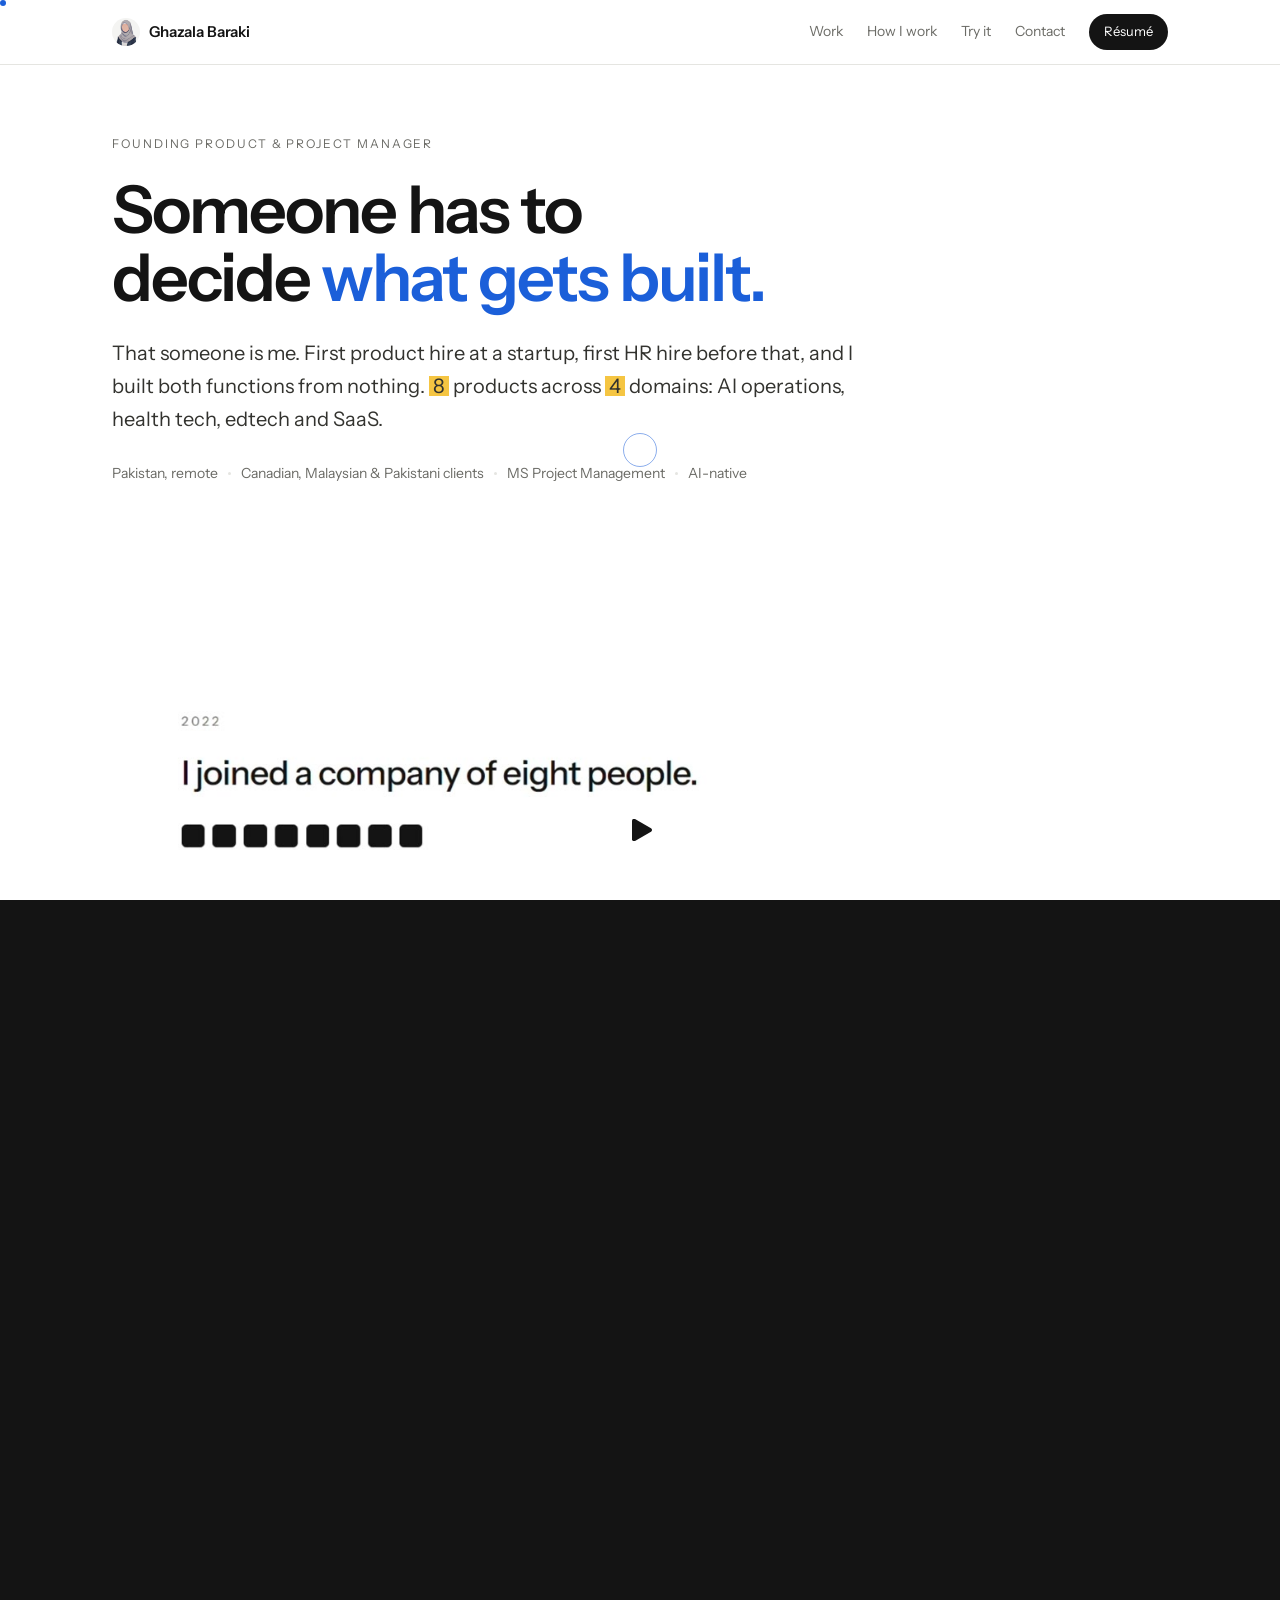
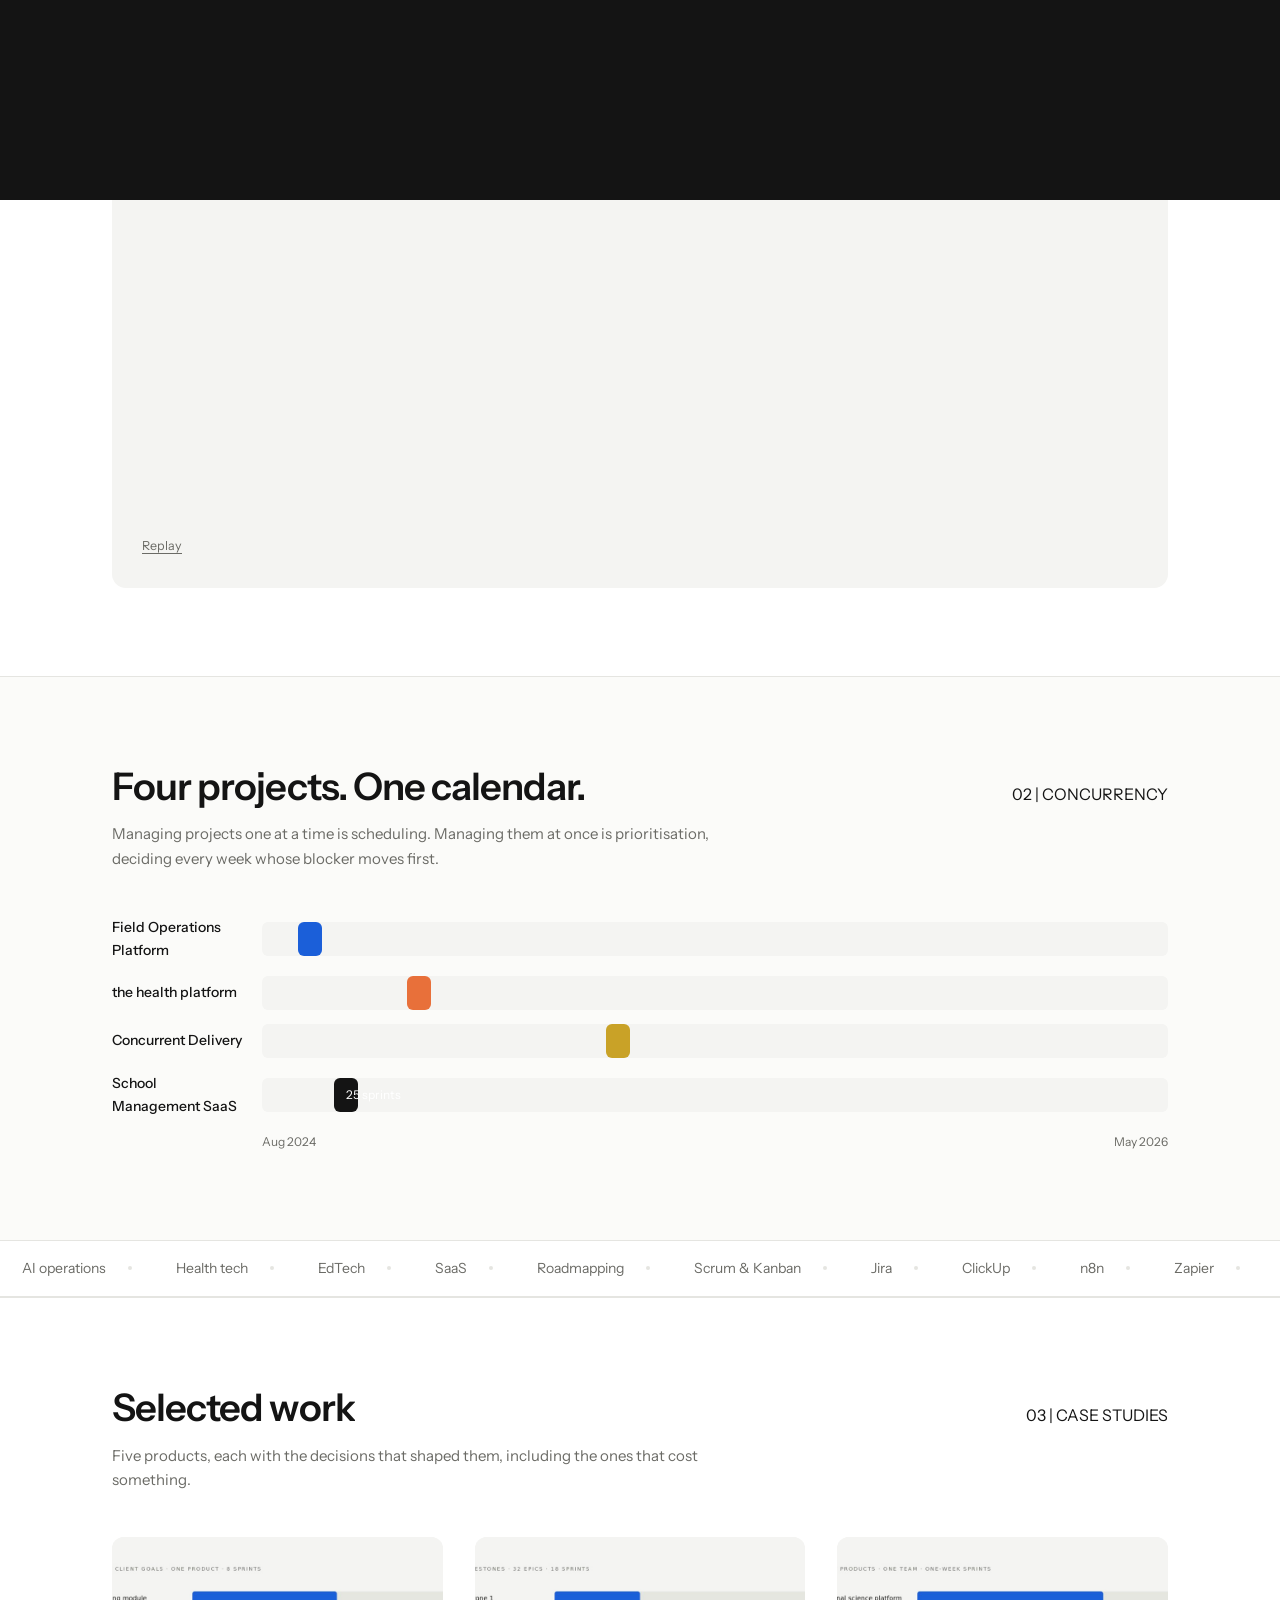
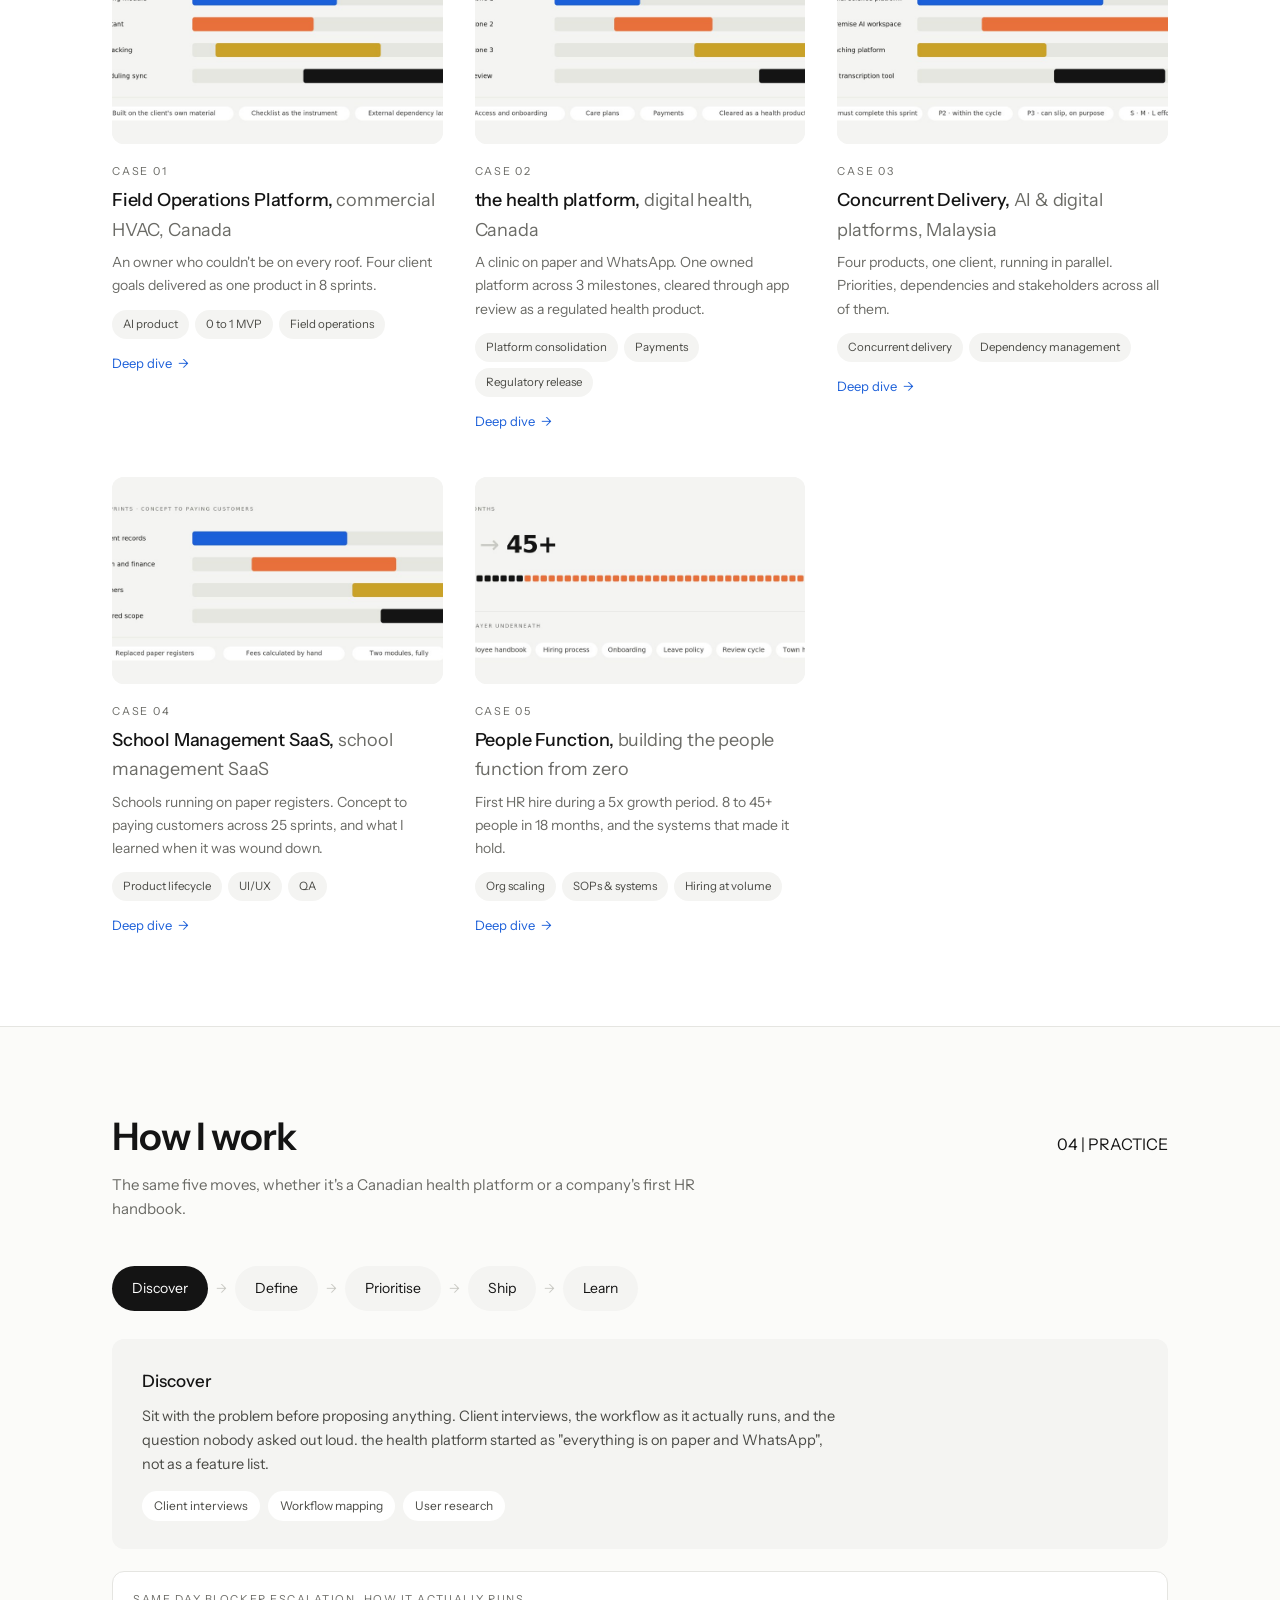
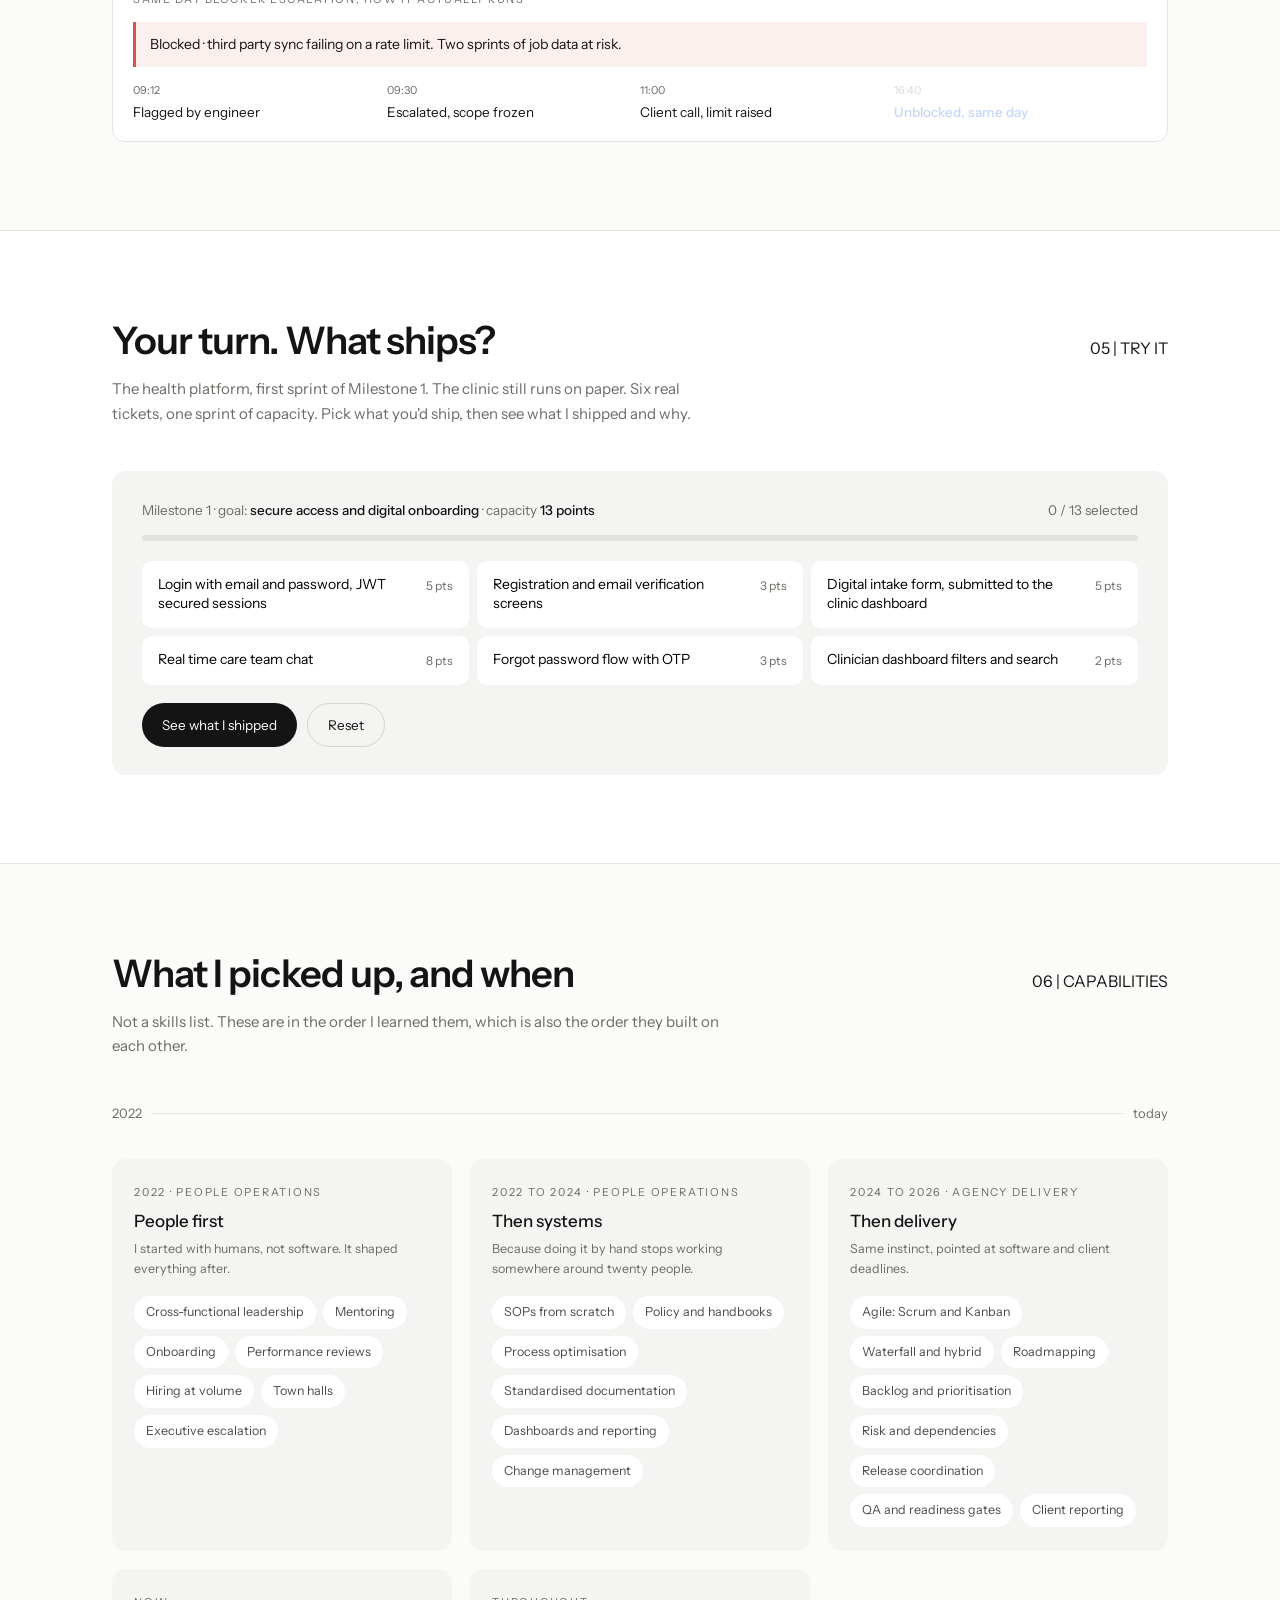
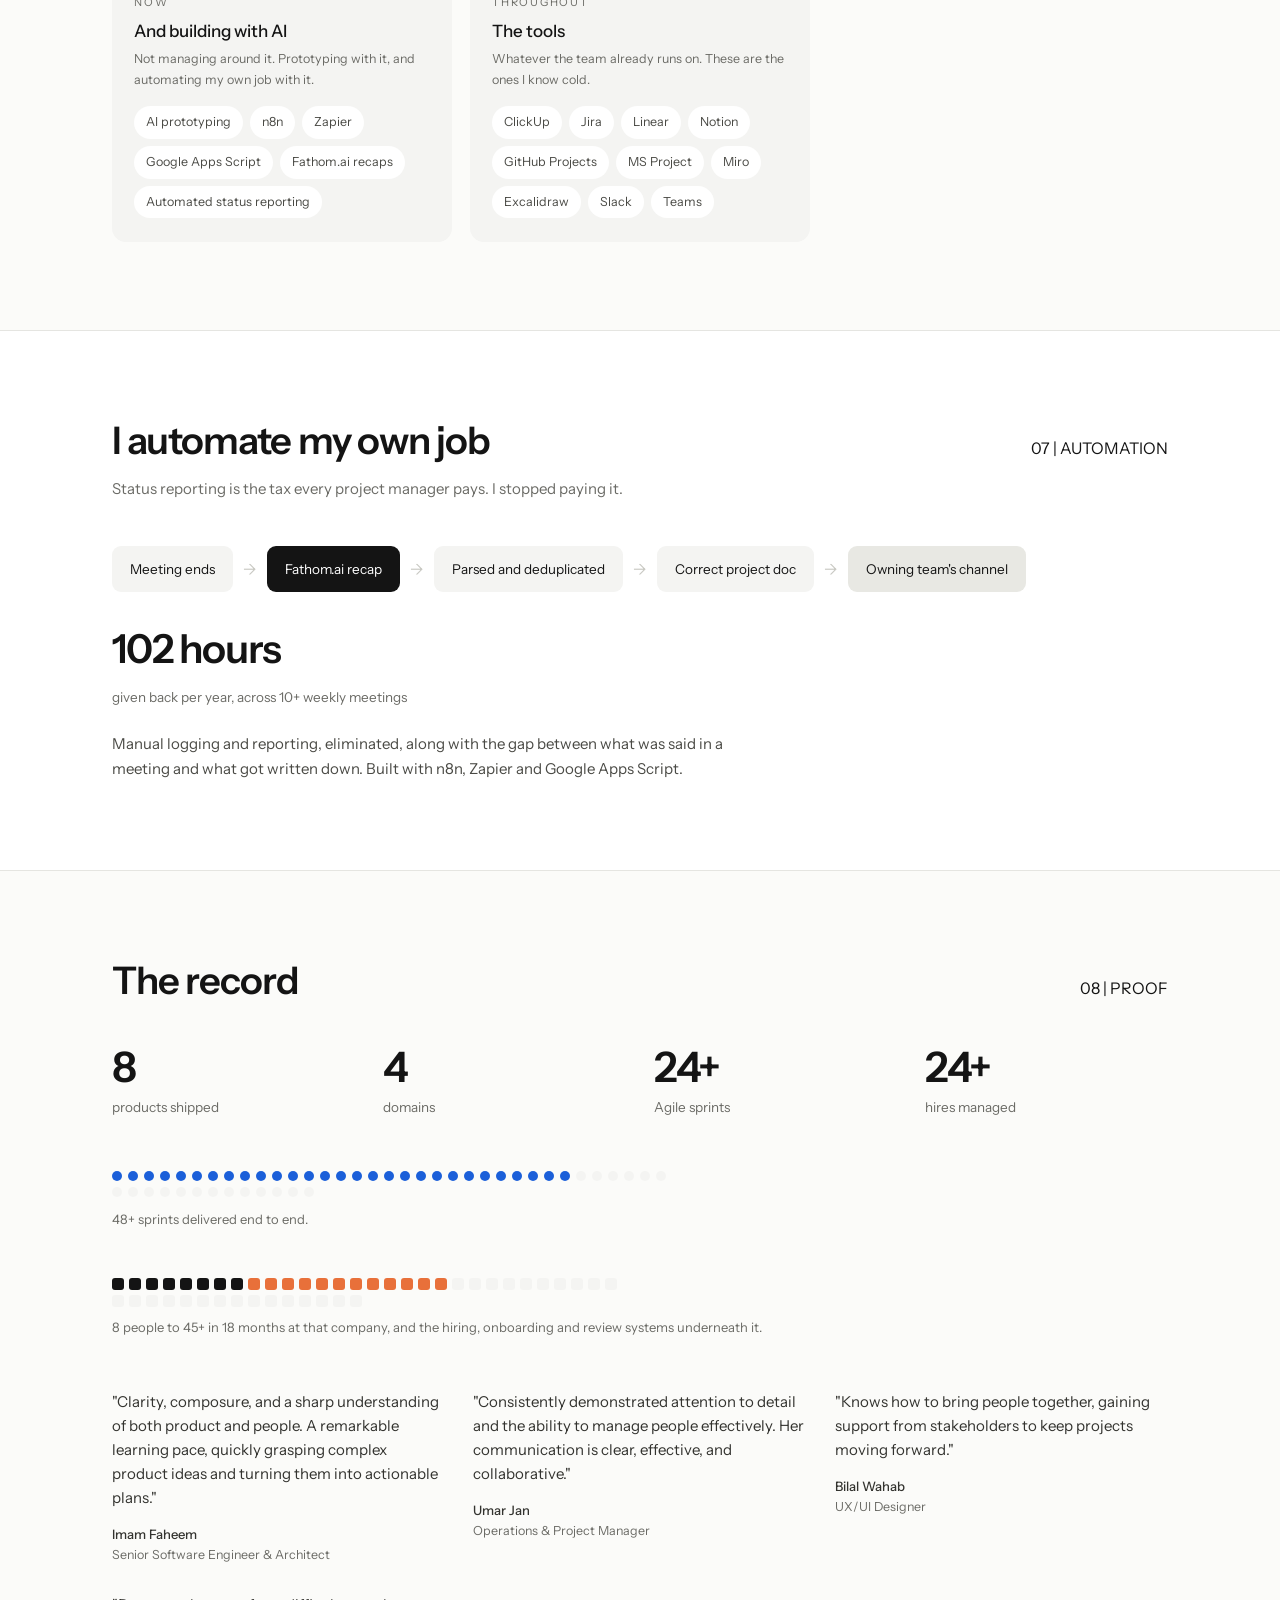
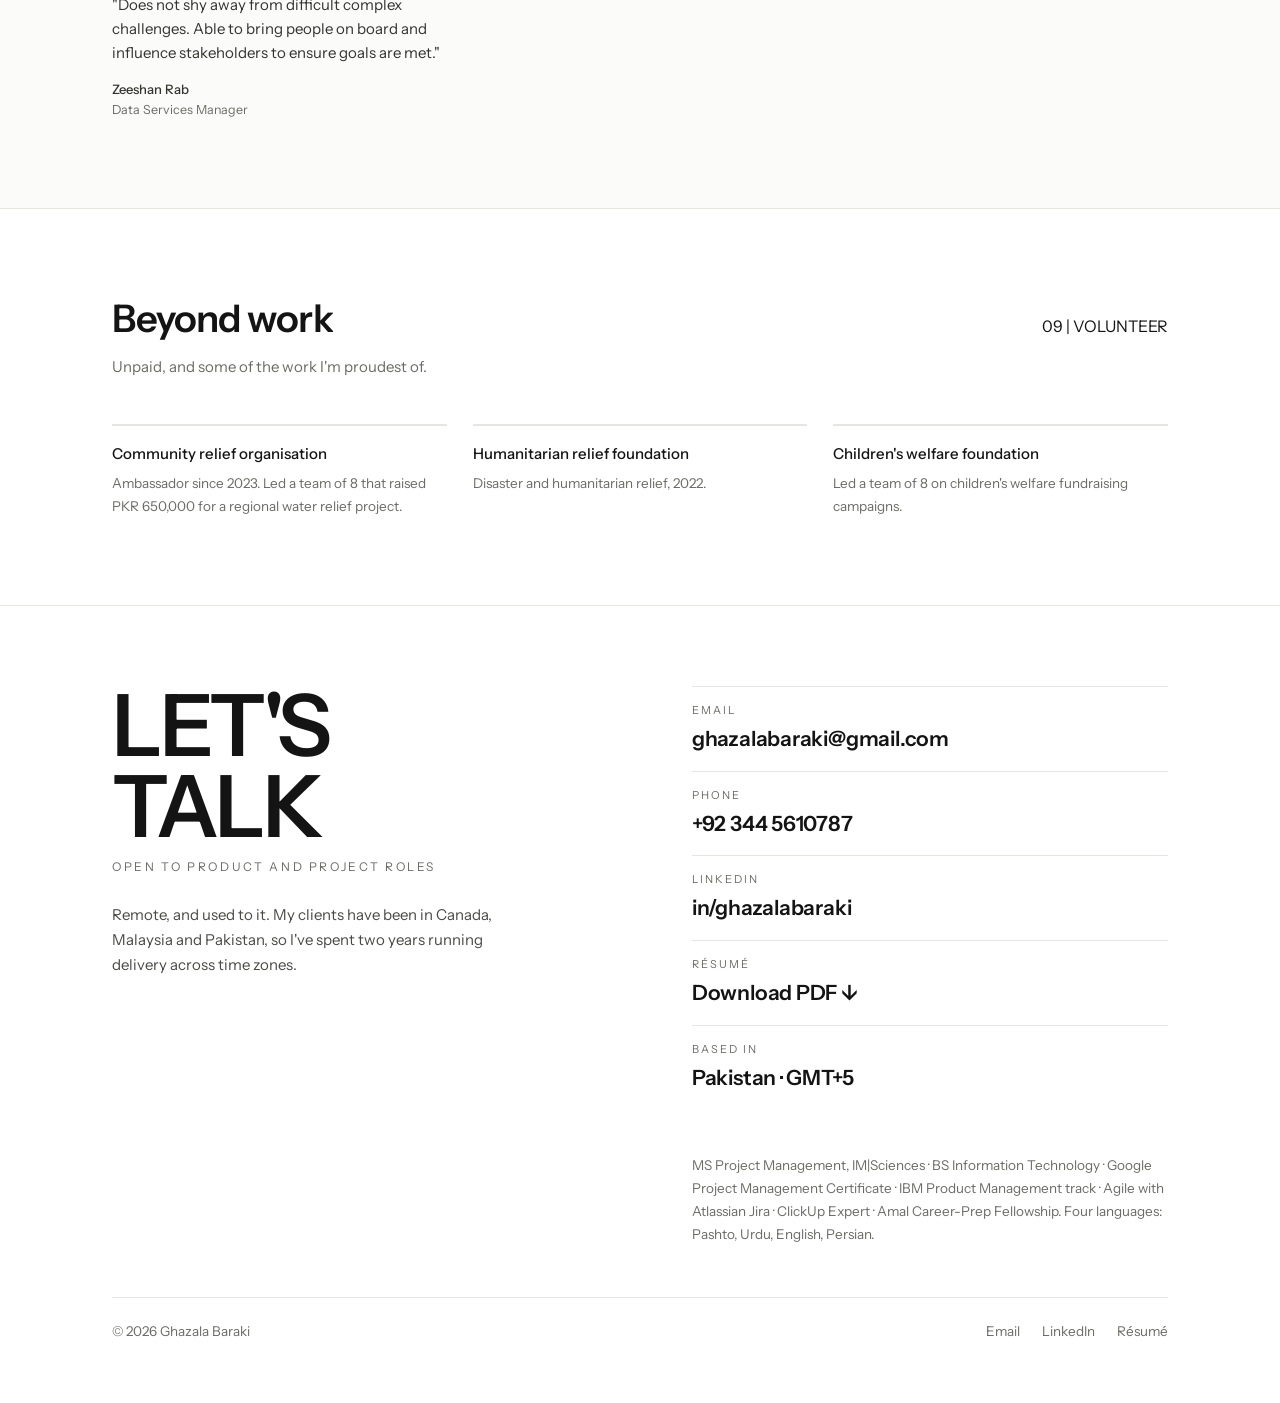
==== commit f2df50c5: "Add files via upload" ====
--- a/index.html
+++ b/index.html
@@ -3,9 +3,9 @@
 <head>
 <meta charset="UTF-8">
 <meta name="viewport" content="width=device-width, initial-scale=1.0">
-<title>Ghazala Baraki · Founding Product &amp; Project Manager</title>
+<title>Ghazala Baraki | Founding Product &amp; Project Manager</title>
 <meta name="description" content="Founding Product &amp; Project Manager. Someone has to decide what gets built. 8 products across 4 domains: AI operations, health tech, edtech and SaaS.">
-<meta property="og:title" content="Ghazala Baraki · Founding Product &amp; Project Manager">
+<meta property="og:title" content="Ghazala Baraki | Founding Product &amp; Project Manager">
 <meta property="og:description" content="Someone has to decide what gets built. 8 products across 4 domains.">
 <meta property="og:image" content="intro-poster.jpg">
 <meta property="og:type" content="website">
@@ -56,20 +56,20 @@
 
 <section id="act1">
   <div class="wrap">
-    <div class="shead rv"><h2>One sentence in. A shipped product out.</h2><span class="snum">01 · THE CRAFT</span></div>
-    <p class="ssub rv">Clients don't arrive with requirements. They arrive with a problem, phrased as a frustration. Turning that into something a team can build is the job. This is Metamed, a clinic that ran on paper forms and WhatsApp.</p>
+    <div class="shead rv"><h2>One sentence in. A shipped product out.</h2><span class="snum">01 | THE CRAFT</span></div>
+    <p class="ssub rv">Clients don't arrive with requirements. They arrive with a problem, phrased as a frustration. Turning that into something a team can build is the job. This was a clinic that ran on paper forms and WhatsApp.</p>
 
     <div class="brief rv" id="brief">
-      <div class="who"><span class="av">C</span><span class="whot">Client · Metamed clinic · kickoff</span></div>
+      <div class="who"><span class="av">C</span><span class="whot">Client · Client · digital health clinic · kickoff</span></div>
       <div class="bubble" id="bub" data-txt="&quot;Everything is on paper and WhatsApp. I can't see how my patients are actually doing.&quot;"></div>
 
       <div class="decomp">
         <div class="drow" data-d="1"><span class="dp" style="background:#EAF1FB;color:#1B5FD9;">EPIC</span><span class="dtxt">Patient Onboarding</span></div>
         <div class="drow" data-d="2" style="padding-left:24px"><span class="dp" style="background:#fff;color:#4A4A45;">STORY</span><span class="dtxt">Registration and email verification screens</span></div>
-        <div class="drow" data-d="3" style="padding-left:48px"><span class="dp" style="background:#fff;color:#4A4A45;">LON</span><span class="dtxt">Patient registration API with validation and duplicate prevention</span></div>
-        <div class="drow" data-d="4" style="padding-left:48px"><span class="dp" style="background:#fff;color:#4A4A45;">LON</span><span class="dtxt">Digital intake form, submitted straight to the clinic dashboard</span></div>
+        <div class="drow" data-d="3" style="padding-left:48px"><span class="dp" style="background:#fff;color:#4A4A45;">TASK</span><span class="dtxt">Patient registration API with validation and duplicate prevention</span></div>
+        <div class="drow" data-d="4" style="padding-left:48px"><span class="dp" style="background:#fff;color:#4A4A45;">TASK</span><span class="dtxt">Digital intake form, submitted straight to the clinic dashboard</span></div>
         <div class="drow" data-d="5" style="padding-left:24px"><span class="dp" style="background:#FDF0E8;color:#E8703A;">TRADE-OFF</span><span class="dtxt">Milestone 1 is access and onboarding only. Body composition and care plans wait for Milestone 2.</span></div>
-        <p class="jira" id="jira">Real epics and tickets from the LON board. 32 epics, 3 milestones, 18 sprints.</p>
+        <p class="jira" id="jira">Real epics and tickets from the client's board. 32 epics, 3 milestones, 18 sprints.</p>
       </div>
 
       <div class="form" id="form">
@@ -81,7 +81,7 @@
         <div class="sup"><span>Clinician dashboard</span><span id="supv">waiting for intake…</span></div>
       </div>
 
-      <div class="shipped" id="ship"><span>✓</span><span>Metamed · 18 sprints · MVP shipped</span></div>
+      <div class="shipped" id="ship"><span>✓</span><span>Health platform · 18 sprints · MVP shipped</span></div>
       <br><button class="replay" id="replay">Replay</button>
     </div>
   </div>
@@ -89,15 +89,15 @@
 
 <section id="lanes">
   <div class="wrap">
-    <div class="shead rv"><h2>Four projects. One calendar.</h2><span class="snum">02 · CONCURRENCY</span></div>
+    <div class="shead rv"><h2>Four projects. One calendar.</h2><span class="snum">02 | CONCURRENCY</span></div>
     <p class="ssub rv">Managing projects one at a time is scheduling. Managing them at once is prioritisation, deciding every week whose blocker moves first.</p>
 
     <div class="lanebox rv" id="lanechart">
       <div class="lanes"><div class="playhead" id="playhead"></div>
-        <div class="lane"><span class="lane-name">Air Force Shield</span><div class="lane-track"><div class="bar" style="background:var(--blue);left:4%" data-w="26%"><span>8 sprints</span></div></div></div>
-        <div class="lane"><span class="lane-name">Metamed</span><div class="lane-track"><div class="bar" style="background:var(--orange);left:16%" data-w="48%"><span>18 sprints · 3 milestones</span></div></div></div>
-        <div class="lane"><span class="lane-name">FMCV VRS</span><div class="lane-track"><div class="bar" style="background:#C9A227;left:38%" data-w="38%"><span>4 concurrent projects</span></div></div></div>
-        <div class="lane"><span class="lane-name">Maktab</span><div class="lane-track"><div class="bar" style="background:var(--ink);left:8%" data-w="72%"><span>25 sprints</span></div></div></div>
+        <div class="lane"><span class="lane-name">Field Operations Platform</span><div class="lane-track"><div class="bar" style="background:var(--blue);left:4%" data-w="26%"><span>8 sprints</span></div></div></div>
+        <div class="lane"><span class="lane-name">the health platform</span><div class="lane-track"><div class="bar" style="background:var(--orange);left:16%" data-w="48%"><span>18 sprints · 3 milestones</span></div></div></div>
+        <div class="lane"><span class="lane-name">Concurrent Delivery</span><div class="lane-track"><div class="bar" style="background:#C9A227;left:38%" data-w="38%"><span>4 concurrent projects</span></div></div></div>
+        <div class="lane"><span class="lane-name">School Management SaaS</span><div class="lane-track"><div class="bar" style="background:var(--ink);left:8%" data-w="72%"><span>25 sprints</span></div></div></div>
       </div>
       <div class="axis"><span>Aug 2024</span><span>May 2026</span></div>
     </div>
@@ -113,27 +113,27 @@
 
 <section id="work">
   <div class="wrap">
-    <div class="shead rv"><h2>Selected work</h2><span class="snum">03 · CASE STUDIES</span></div>
+    <div class="shead rv"><h2>Selected work</h2><span class="snum">03 | CASE STUDIES</span></div>
     <p class="ssub rv">Five products, each with the decisions that shaped them, including the ones that cost something.</p>
     <div class="grid">
-      <a class="card rv" href="case-shield.html"><div class="thumb"><img src="shield-jobtracking.jpg" alt=""></div>
-        <p class="cnum">CASE 01</p><p class="ctitle">Air Force Shield, <em>commercial HVAC, Canada</em></p>
+      <a class="card rv" href="case-field-operations.html"><div class="thumb"><img src="fieldops-thumb.jpg" alt=""></div>
+        <p class="cnum">CASE 01</p><p class="ctitle">Field Operations Platform, <em>commercial HVAC, Canada</em></p>
         <p class="cdesc">An owner who couldn't be on every roof. Four client goals delivered as one product in 8 sprints.</p>
         <div class="tags"><span class="tag">AI product</span><span class="tag">0 to 1 MVP</span><span class="tag">Field operations</span></div><p class="deep">Deep dive <span>→</span></p></a>
-      <a class="card rv" href="case-metamed.html"><div class="thumb"><img src="metamed-dashboard.jpg" alt=""></div>
-        <p class="cnum">CASE 02</p><p class="ctitle">Metamed, <em>digital health, Canada</em></p>
+      <a class="card rv" href="case-digital-health.html"><div class="thumb"><img src="health-thumb.jpg" alt=""></div>
+        <p class="cnum">CASE 02</p><p class="ctitle">the health platform, <em>digital health, Canada</em></p>
         <p class="cdesc">A clinic on paper and WhatsApp. One owned platform across 3 milestones, cleared through app review as a regulated health product.</p>
         <div class="tags"><span class="tag">Platform consolidation</span><span class="tag">Payments</span><span class="tag">Regulatory release</span></div><p class="deep">Deep dive <span>→</span></p></a>
-      <a class="card rv" href="case-fmcv.html"><div class="thumb"><img src="fmcv-thumb.jpg" alt=""></div>
-        <p class="cnum">CASE 03</p><p class="ctitle">FMCV VRS, <em>AI &amp; digital platforms, Malaysia</em></p>
+      <a class="card rv" href="case-concurrent-delivery.html"><div class="thumb"><img src="concurrent-thumb.jpg" alt=""></div>
+        <p class="cnum">CASE 03</p><p class="ctitle">Concurrent Delivery, <em>AI &amp; digital platforms, Malaysia</em></p>
         <p class="cdesc">Four products, one client, running in parallel. Priorities, dependencies and stakeholders across all of them.</p>
         <div class="tags"><span class="tag">Concurrent delivery</span><span class="tag">Dependency management</span></div><p class="deep">Deep dive <span>→</span></p></a>
-      <a class="card rv" href="case-maktab.html"><div class="thumb"><img src="maktab-dashboard.jpg" alt="Maktab dashboard"></div>
-        <p class="cnum">CASE 04</p><p class="ctitle">Maktab, <em>school management SaaS</em></p>
+      <a class="card rv" href="case-school-saas.html"><div class="thumb"><img src="school-thumb.jpg" alt="Product dashboard"></div>
+        <p class="cnum">CASE 04</p><p class="ctitle">School Management SaaS, <em>school management SaaS</em></p>
         <p class="cdesc">Schools running on paper registers. Concept to paying customers across 25 sprints, and what I learned when it was wound down.</p>
         <div class="tags"><span class="tag">Product lifecycle</span><span class="tag">UI/UX</span><span class="tag">QA</span></div><p class="deep">Deep dive <span>→</span></p></a>
-      <a class="card rv" href="case-k2x.html"><div class="thumb"><img src="k2x-thumb.jpg" alt=""></div>
-        <p class="cnum">CASE 05</p><p class="ctitle">K2X, <em>building the people function from zero</em></p>
+      <a class="card rv" href="case-people-function.html"><div class="thumb"><img src="people-thumb.jpg" alt=""></div>
+        <p class="cnum">CASE 05</p><p class="ctitle">People Function, <em>building the people function from zero</em></p>
         <p class="cdesc">First HR hire during a 5x growth period. 8 to 45+ people in 18 months, and the systems that made it hold.</p>
         <div class="tags"><span class="tag">Org scaling</span><span class="tag">SOPs &amp; systems</span><span class="tag">Hiring at volume</span></div><p class="deep">Deep dive <span>→</span></p></a>
     </div>
@@ -142,7 +142,7 @@
 
 <section id="process">
   <div class="wrap">
-    <div class="shead rv"><h2>How I work</h2><span class="snum">04 · PRACTICE</span></div>
+    <div class="shead rv"><h2>How I work</h2><span class="snum">04 | PRACTICE</span></div>
     <p class="ssub rv">The same five moves, whether it's a Canadian health platform or a company's first HR handbook.</p>
     <div class="steps rv">
       <button class="step on" data-i="0">Discover</button><span class="arrow">→</span>
@@ -168,8 +168,8 @@
 
 <section id="game">
   <div class="wrap">
-    <div class="shead rv"><h2>Your turn. What ships?</h2><span class="snum">05 · TRY IT</span></div>
-    <p class="ssub rv">Metamed, first sprint of Milestone 1. The clinic still runs on paper. Six real tickets, one sprint of capacity. Pick what you'd ship, then see what I shipped and why.</p>
+    <div class="shead rv"><h2>Your turn. What ships?</h2><span class="snum">05 | TRY IT</span></div>
+    <p class="ssub rv">The health platform, first sprint of Milestone 1. The clinic still runs on paper. Six real tickets, one sprint of capacity. Pick what you'd ship, then see what I shipped and why.</p>
 
     <div class="game rv" id="gamebox">
       <div class="gtop">
@@ -198,14 +198,14 @@
 
 <section id="caps">
   <div class="wrap">
-    <div class="shead rv"><h2>What I picked up, and when</h2><span class="snum">06 · CAPABILITIES</span></div>
+    <div class="shead rv"><h2>What I picked up, and when</h2><span class="snum">06 | CAPABILITIES</span></div>
     <p class="ssub rv">Not a skills list. These are in the order I learned them, which is also the order they built on each other.</p>
 
     <div class="capline rv"><span>2022</span><i></i><span>today</span></div>
 
     <div class="caps">
       <div class="cap rv">
-        <p class="capyr">2022 · K2X</p>
+        <p class="capyr">2022 · People operations</p>
         <p class="capt">People first</p>
         <p class="capw">I started with humans, not software. It shaped everything after.</p>
         <div class="chips">
@@ -217,7 +217,7 @@
       </div>
 
       <div class="cap rv">
-        <p class="capyr">2022 to 2024 · K2X</p>
+        <p class="capyr">2022 to 2024 · People operations</p>
         <p class="capt">Then systems</p>
         <p class="capw">Because doing it by hand stops working somewhere around twenty people.</p>
         <div class="chips">
@@ -228,7 +228,7 @@
       </div>
 
       <div class="cap rv">
-        <p class="capyr">2024 to 2026 · Algorithm</p>
+        <p class="capyr">2024 to 2026 · Agency delivery</p>
         <p class="capt">Then delivery</p>
         <p class="capw">Same instinct, pointed at software and client deadlines.</p>
         <div class="chips">
@@ -266,7 +266,7 @@
 
 <section id="auto">
   <div class="wrap">
-    <div class="shead rv"><h2>I automate my own job</h2><span class="snum">07 · AUTOMATION</span></div>
+    <div class="shead rv"><h2>I automate my own job</h2><span class="snum">07 | AUTOMATION</span></div>
     <p class="ssub rv">Status reporting is the tax every project manager pays. I stopped paying it.</p>
     <div class="flow rv" id="flow">
       <div class="node">Meeting ends</div><span class="farrow">→</span>
@@ -285,7 +285,7 @@
 
 <section id="proof">
   <div class="wrap">
-    <div class="shead rv"><h2>The record</h2><span class="snum">08 · PROOF</span></div>
+    <div class="shead rv"><h2>The record</h2><span class="snum">08 | PROOF</span></div>
     <div style="margin-bottom:44px"></div>
     <div class="stats rv">
       <div class="stat"><div class="n" data-to="8">0</div><div class="l">products shipped</div></div>
@@ -298,25 +298,25 @@
     <p class="dcap">48+ sprints delivered end to end.</p>
 
     <div class="org rv" id="org"></div>
-    <p class="dcap">8 people to 45+ in 18 months at K2X, and the hiring, onboarding and review systems underneath it.</p>
+    <p class="dcap">8 people to 45+ in 18 months at that company, and the hiring, onboarding and review systems underneath it.</p>
 
     <div class="quotes rv">
       <div class="q"><p>"Clarity, composure, and a sharp understanding of both product and people. A remarkable learning pace, quickly grasping complex product ideas and turning them into actionable plans."</p><p class="qw">Imam Faheem</p><p class="qr">Senior Software Engineer &amp; Architect</p></div>
       <div class="q"><p>"Consistently demonstrated attention to detail and the ability to manage people effectively. Her communication is clear, effective, and collaborative."</p><p class="qw">Umar Jan</p><p class="qr">Operations &amp; Project Manager</p></div>
       <div class="q"><p>"Knows how to bring people together, gaining support from stakeholders to keep projects moving forward."</p><p class="qw">Bilal Wahab</p><p class="qr">UX/UI Designer</p></div>
-      <div class="q"><p>"Does not shy away from difficult complex challenges. Able to bring people on board and influence stakeholders to ensure goals are met."</p><p class="qw">Zeeshan Rab</p><p class="qr">Data Services Manager, Medtronic</p></div>
+      <div class="q"><p>"Does not shy away from difficult complex challenges. Able to bring people on board and influence stakeholders to ensure goals are met."</p><p class="qw">Zeeshan Rab</p><p class="qr">Data Services Manager</p></div>
     </div>
   </div>
 </section>
 
 <section id="beyond">
   <div class="wrap">
-    <div class="shead rv"><h2>Beyond work</h2><span class="snum">09 · VOLUNTEER</span></div>
+    <div class="shead rv"><h2>Beyond work</h2><span class="snum">09 | VOLUNTEER</span></div>
     <p class="ssub rv">Unpaid, and some of the work I'm proudest of.</p>
     <div class="beyond">
-      <div class="bcard rv"><h3>Hayya Alal Falah</h3><p>Ambassador since 2023. Led a team of 8 that raised PKR 650,000 for the Cholistan Water Relief Project.</p></div>
-      <div class="bcard rv"><h3>Alkhidmat Foundation</h3><p>Disaster and humanitarian relief, 2022.</p></div>
-      <div class="bcard rv"><h3>Edhi Foundation</h3><p>Led a team of 8 on children's welfare fundraising campaigns.</p></div>
+      <div class="bcard rv"><h3>Community relief organisation</h3><p>Ambassador since 2023. Led a team of 8 that raised PKR 650,000 for a regional water relief project.</p></div>
+      <div class="bcard rv"><h3>Humanitarian relief foundation</h3><p>Disaster and humanitarian relief, 2022.</p></div>
+      <div class="bcard rv"><h3>Children's welfare foundation</h3><p>Led a team of 8 on children's welfare fundraising campaigns.</p></div>
     </div>
   </div>
 </section>
@@ -458,9 +458,9 @@
 },.5);
 
 var steps=[
- {h:'Discover',p:'Sit with the problem before proposing anything. Client interviews, the workflow as it actually runs, and the question nobody asked out loud. Metamed started as "everything is on paper and WhatsApp", not as a feature list.',t:['Client interviews','Workflow mapping','User research']},
- {h:'Define',p:'Turn a frustration into a scope. For Metamed that became 32 epics across 3 milestones, each milestone solving one whole workflow rather than scattering half features across all of them.',t:['Scope','Requirements','Success criteria']},
- {h:'Prioritise',p:'Sequence by dependency and risk. Shield Academy shipped before the assistant, because an assistant that answers from your training content needs the content to exist first.',t:['Roadmap','Backlog','Trade-off memos']},
+ {h:'Discover',p:'Sit with the problem before proposing anything. Client interviews, the workflow as it actually runs, and the question nobody asked out loud. the health platform started as "everything is on paper and WhatsApp", not as a feature list.',t:['Client interviews','Workflow mapping','User research']},
+ {h:'Define',p:'Turn a frustration into a scope. For the health platform that became 32 epics across 3 milestones, each milestone solving one whole workflow rather than scattering half features across all of them.',t:['Scope','Requirements','Success criteria']},
+ {h:'Prioritise',p:'Sequence by dependency and risk. the academy shipped before the assistant, because an assistant that answers from your training content needs the content to exist first.',t:['Roadmap','Backlog','Trade-off memos']},
  {h:'Ship',p:'Sprints, ceremonies, same day blocker escalation, QA and release readiness gates before anything reaches a client. Written weekly updates, so nobody learns about a slip in a meeting.',t:['Agile & hybrid','QA gates','Release coordination']},
  {h:'Learn',p:'Post launch review, feedback into the backlog, and the process itself updated. What I learn on one project becomes the template the next team starts with.',t:['Retros','Post launch analysis','SOPs']}
 ];
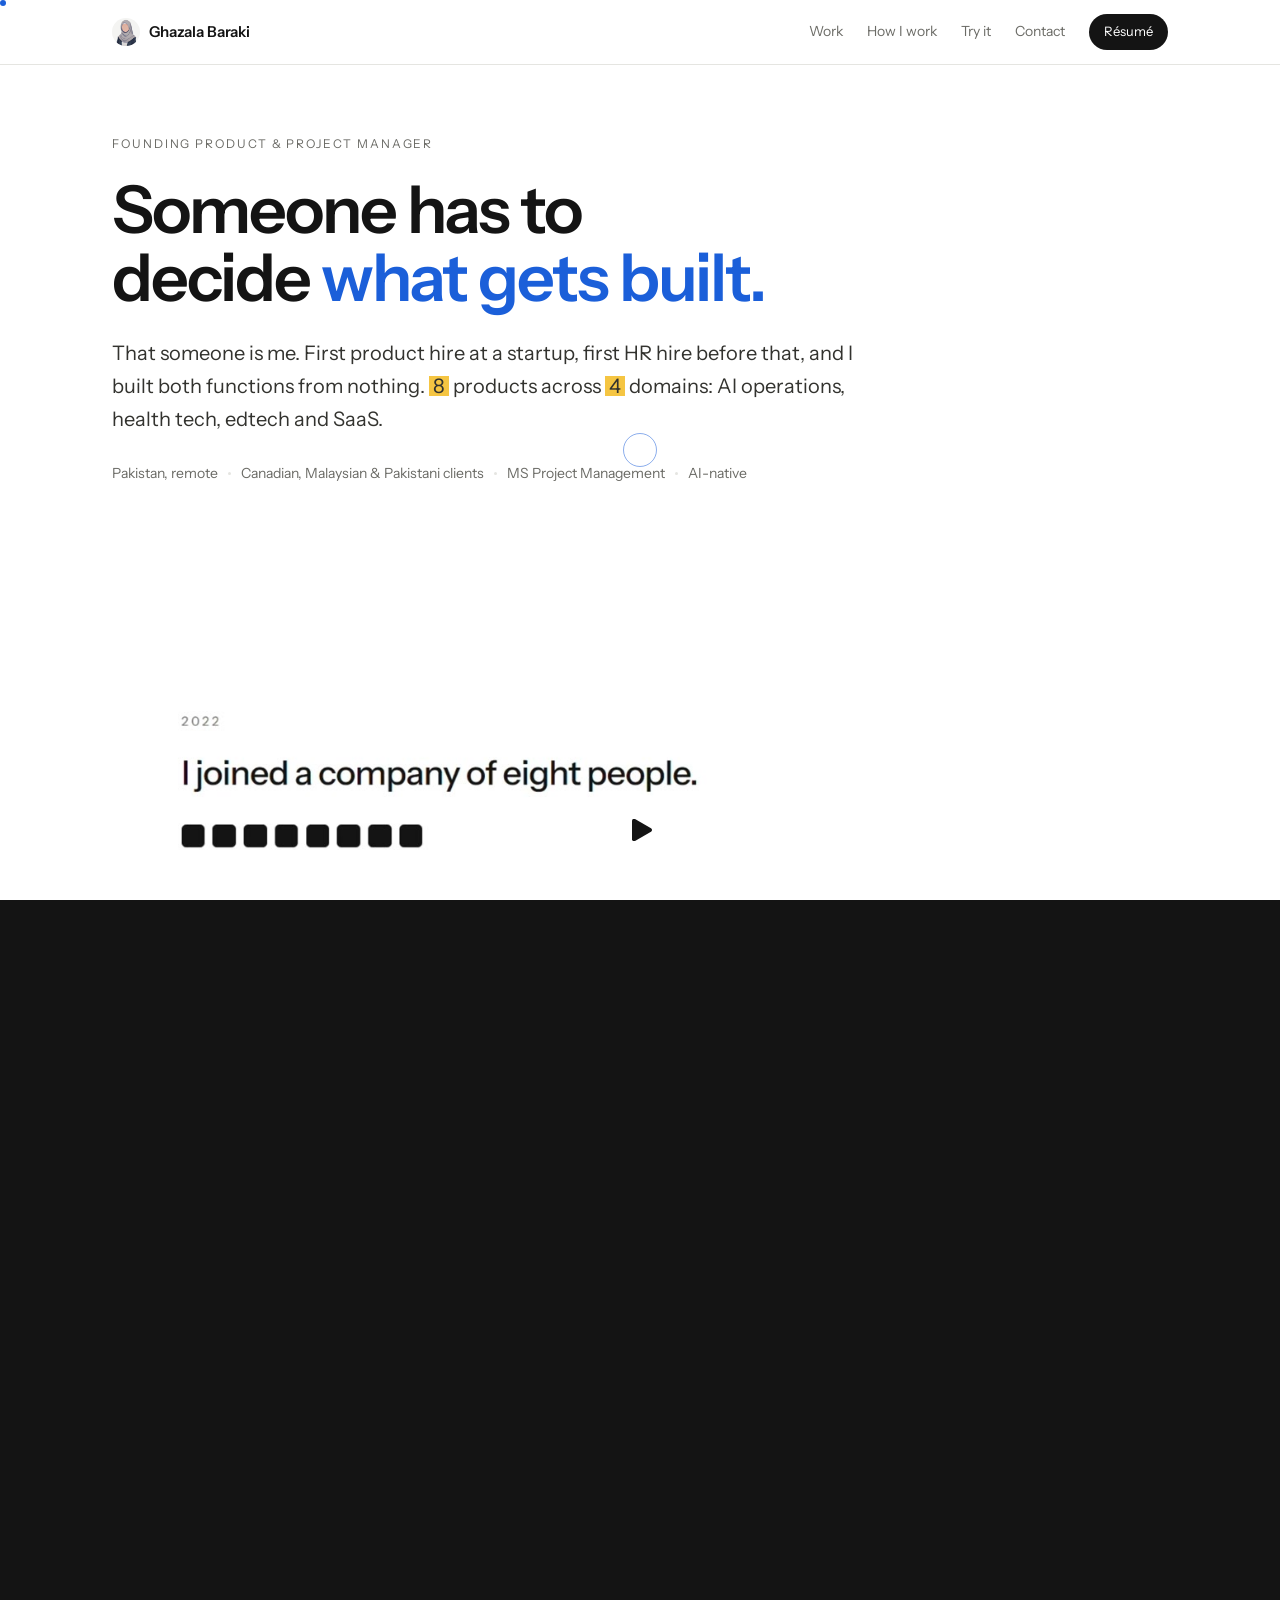
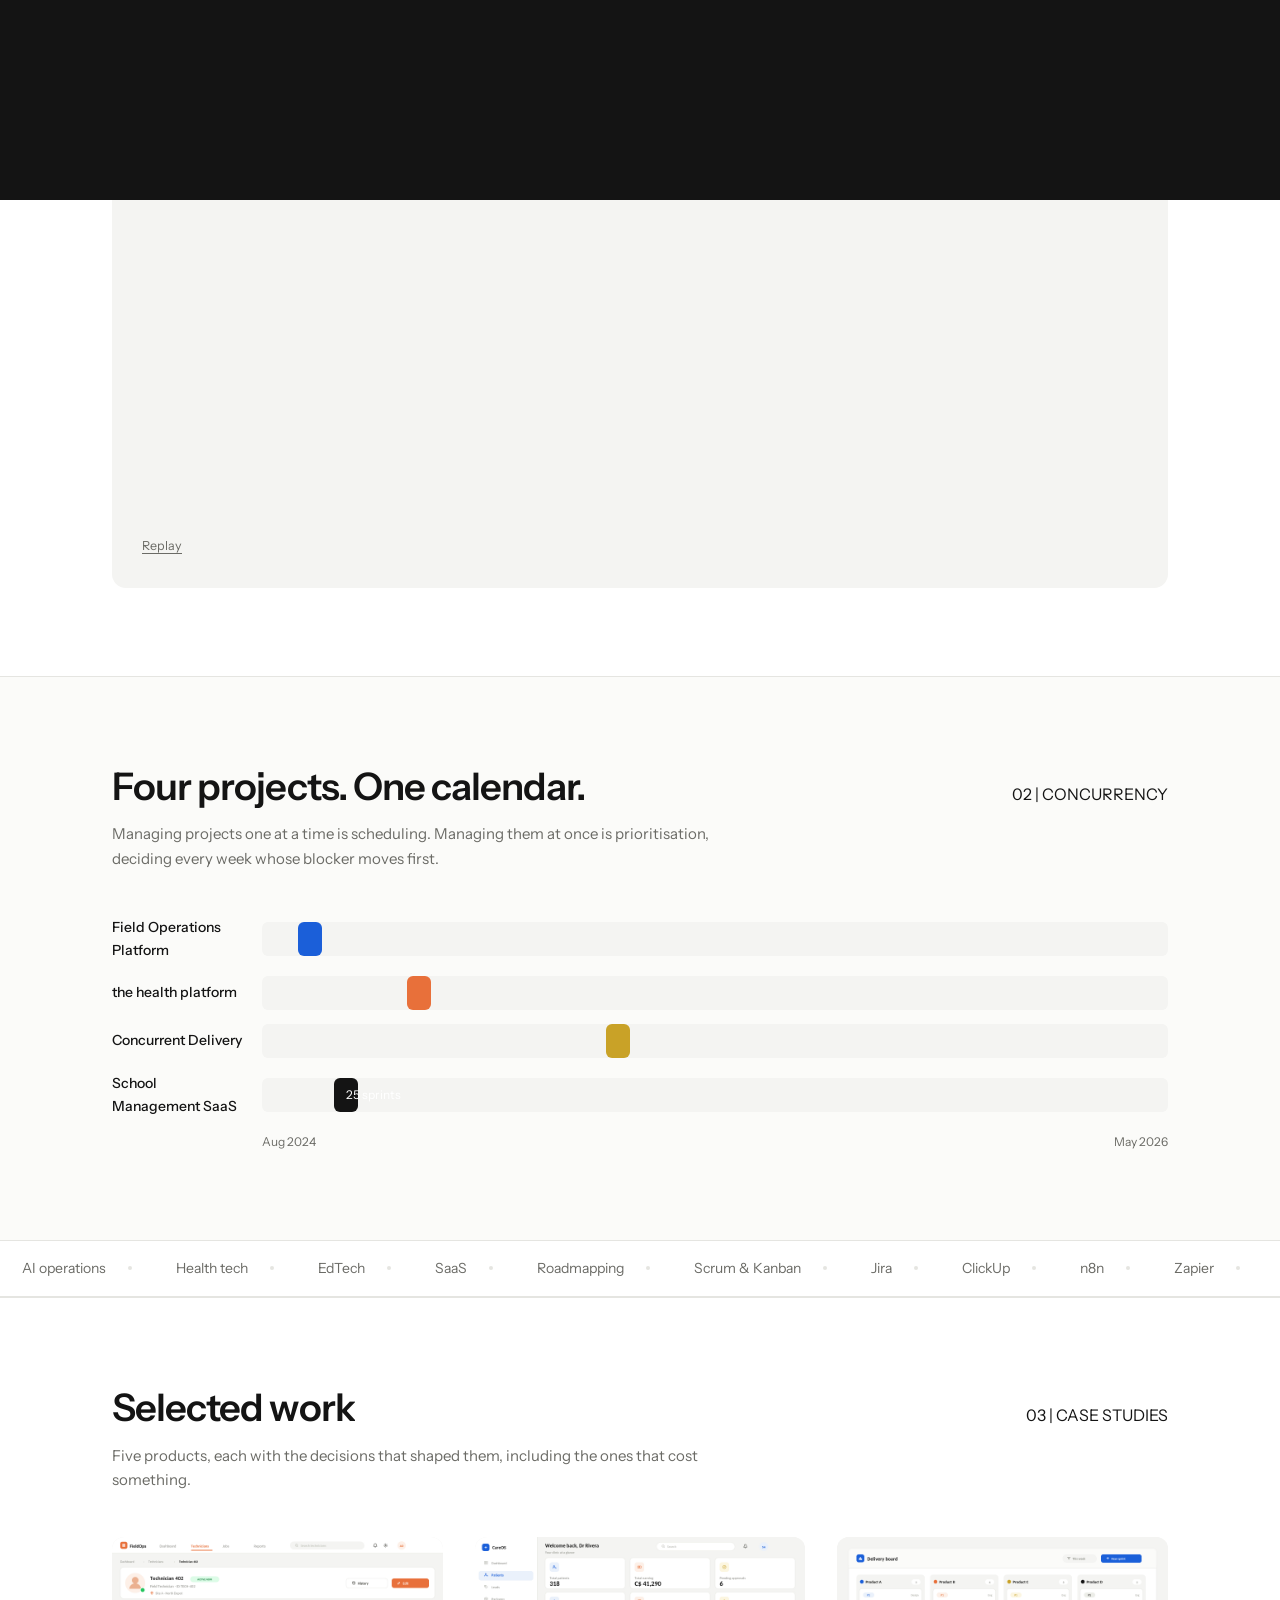
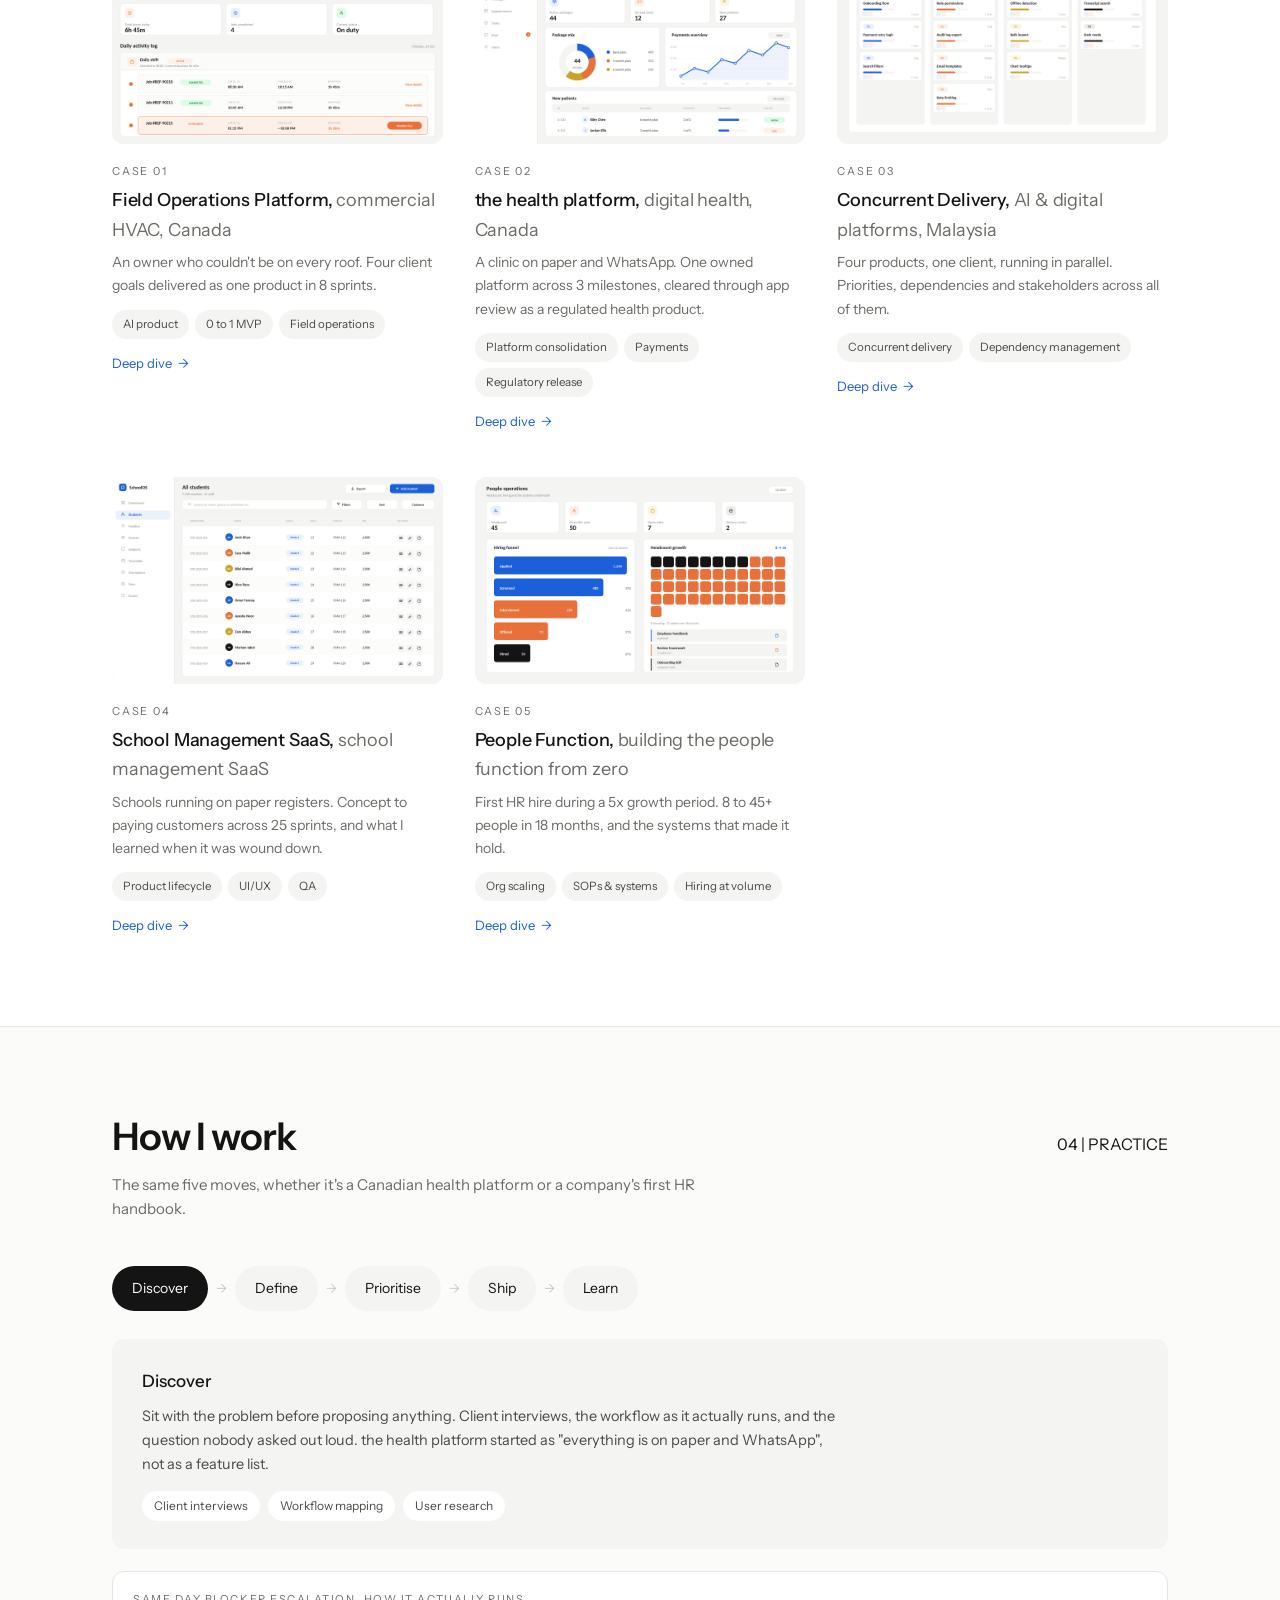
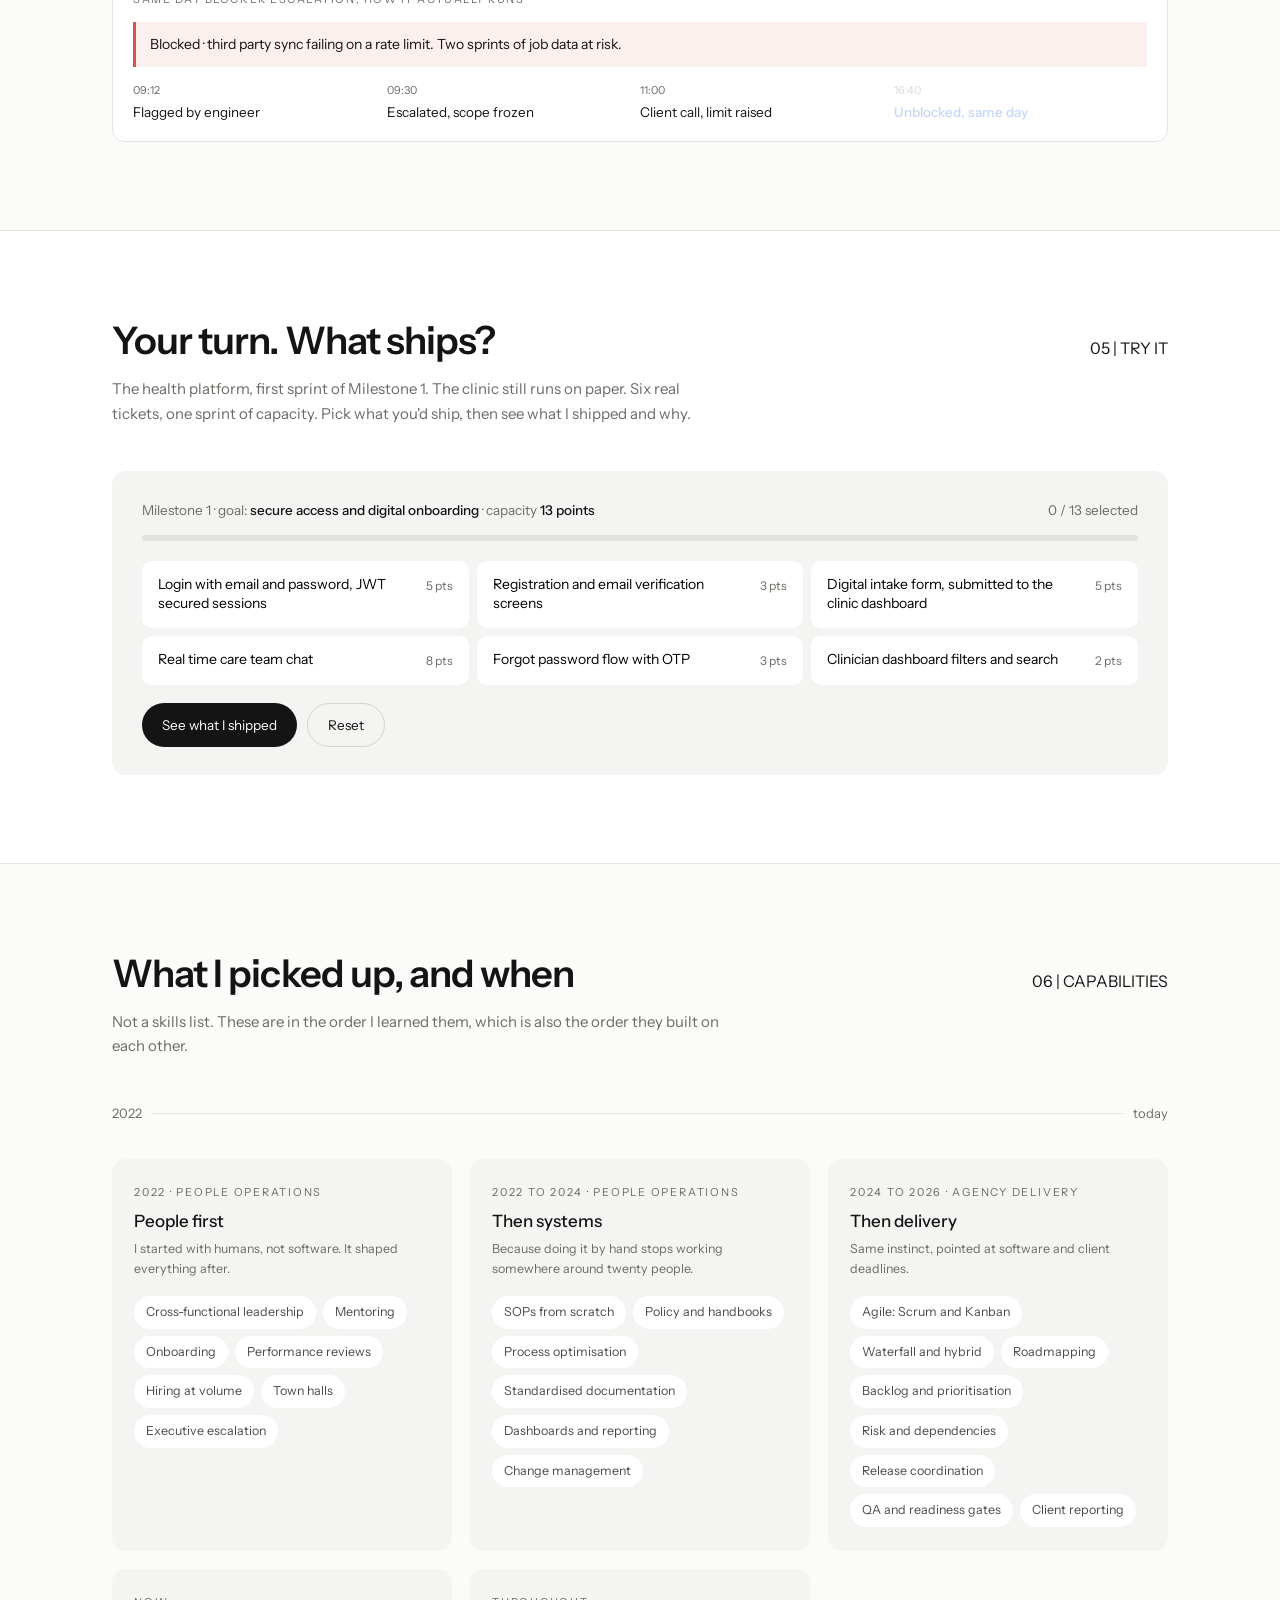
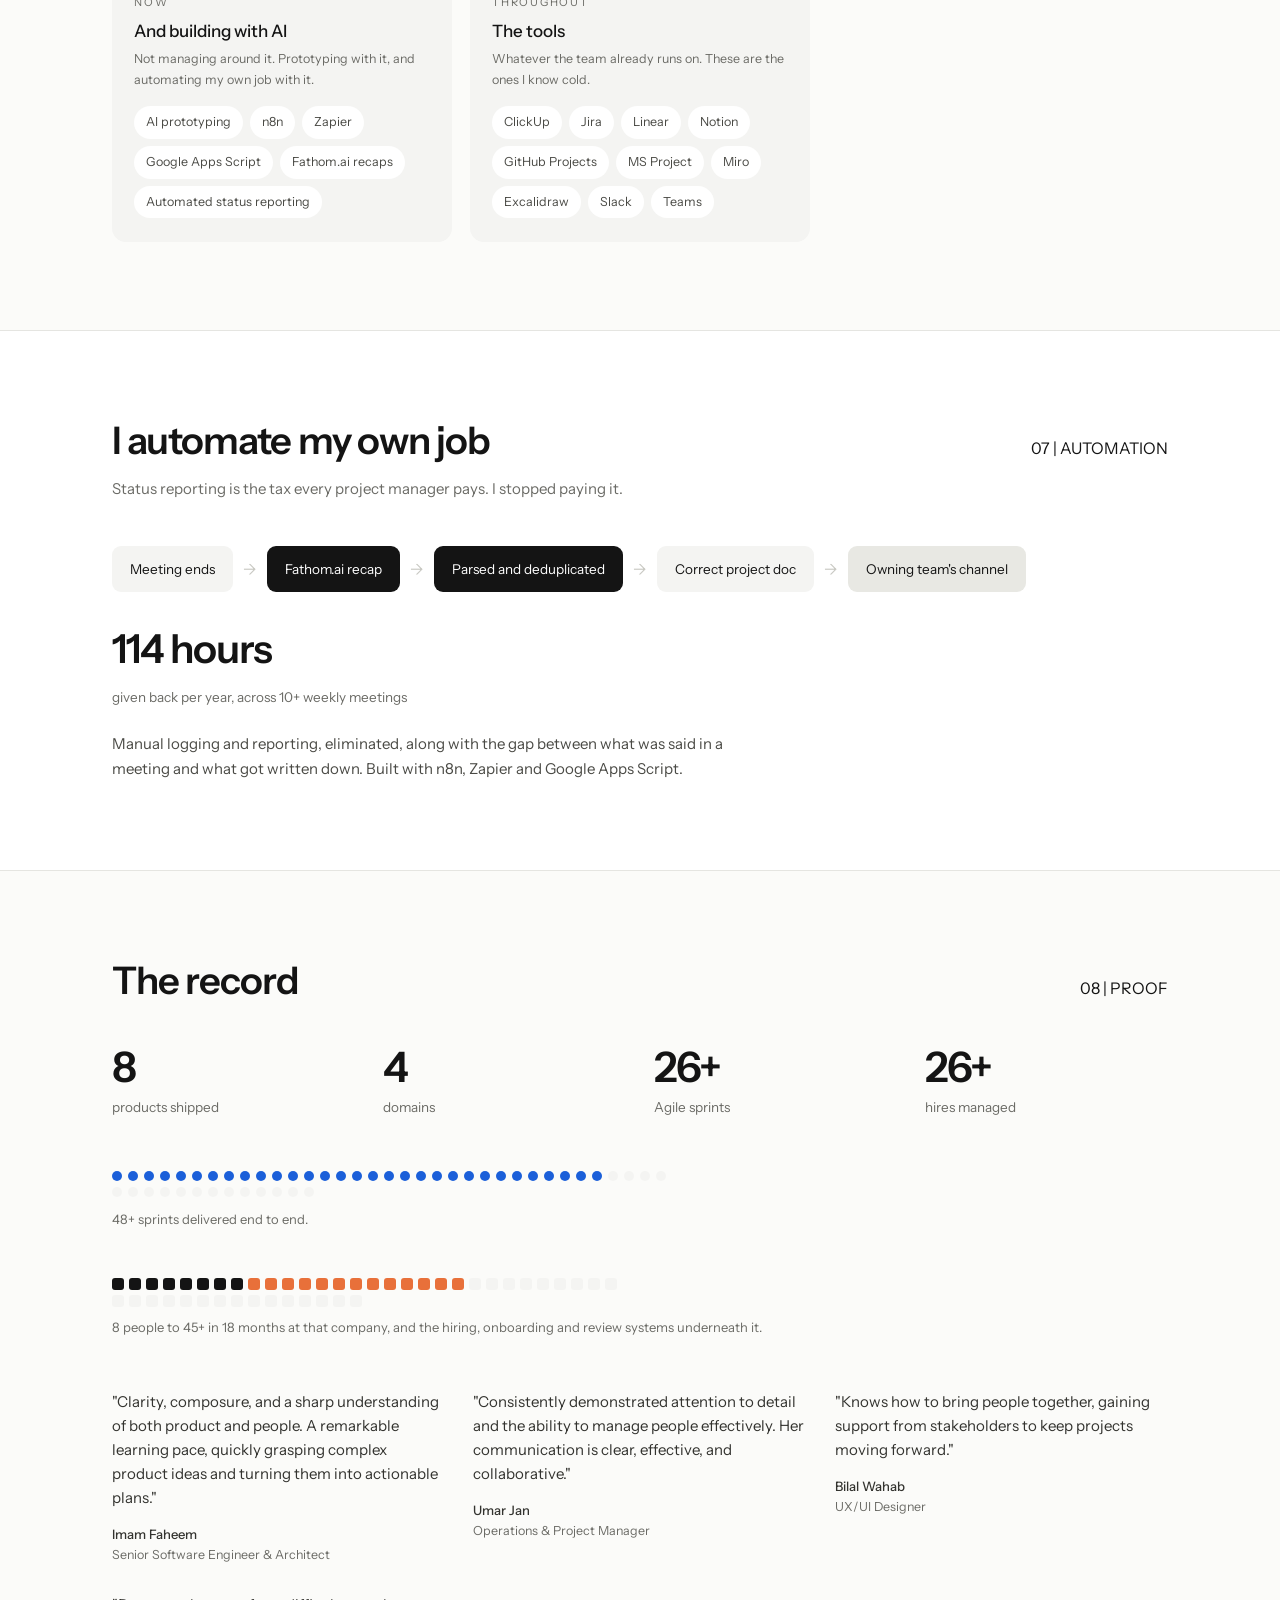
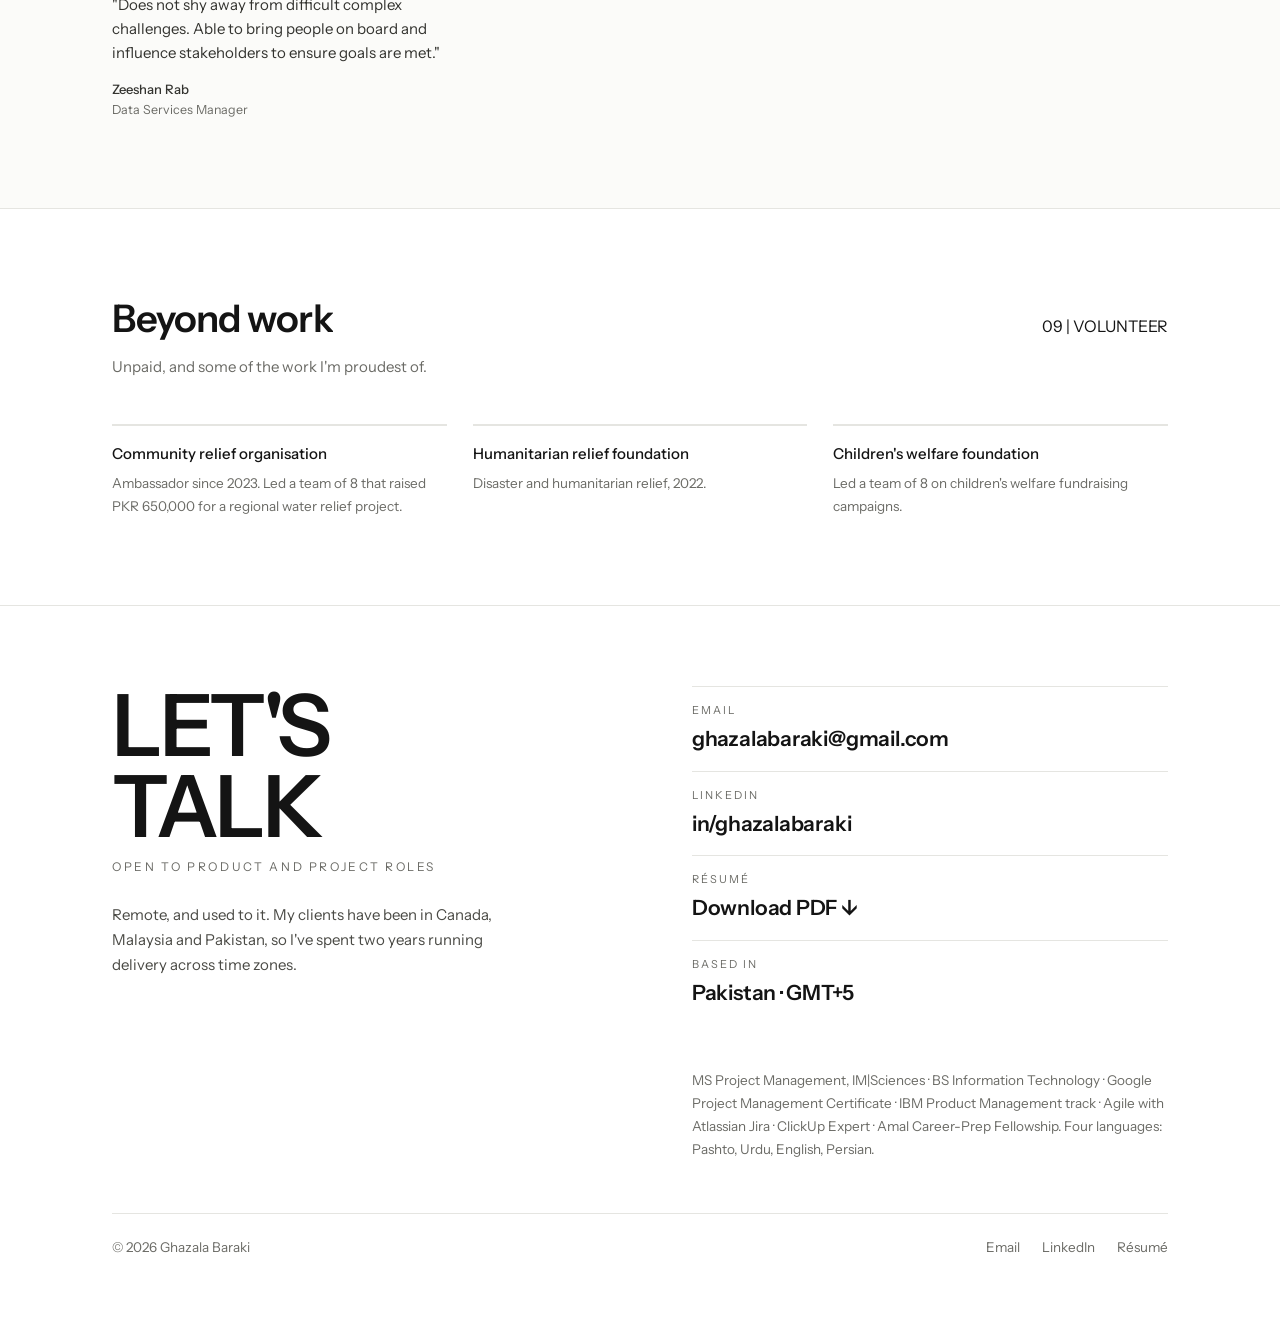
==== commit b9552fa4: "Remove phone number from contact information" ====
--- a/index.html
+++ b/index.html
@@ -332,7 +332,7 @@
 
       <div class="rv">
         <div class="crow"><p class="clab">Email</p><a class="cval" href="mailto:ghazalabaraki@gmail.com">ghazalabaraki@gmail.com</a></div>
-        <div class="crow"><p class="clab">Phone</p><a class="cval" href="tel:+923445610787">+92 344 5610787</a></div>
+        
         <div class="crow"><p class="clab">LinkedIn</p><a class="cval" href="https://www.linkedin.com/in/ghazalabaraki">in/ghazalabaraki</a></div>
         <div class="crow"><p class="clab">Résumé</p><a class="cval" href="Ghazala-Baraki-Resume.pdf" download>Download PDF ↓</a></div>
         <div class="crow"><p class="clab">Based in</p><p class="cval">Pakistan · GMT+5</p></div>
